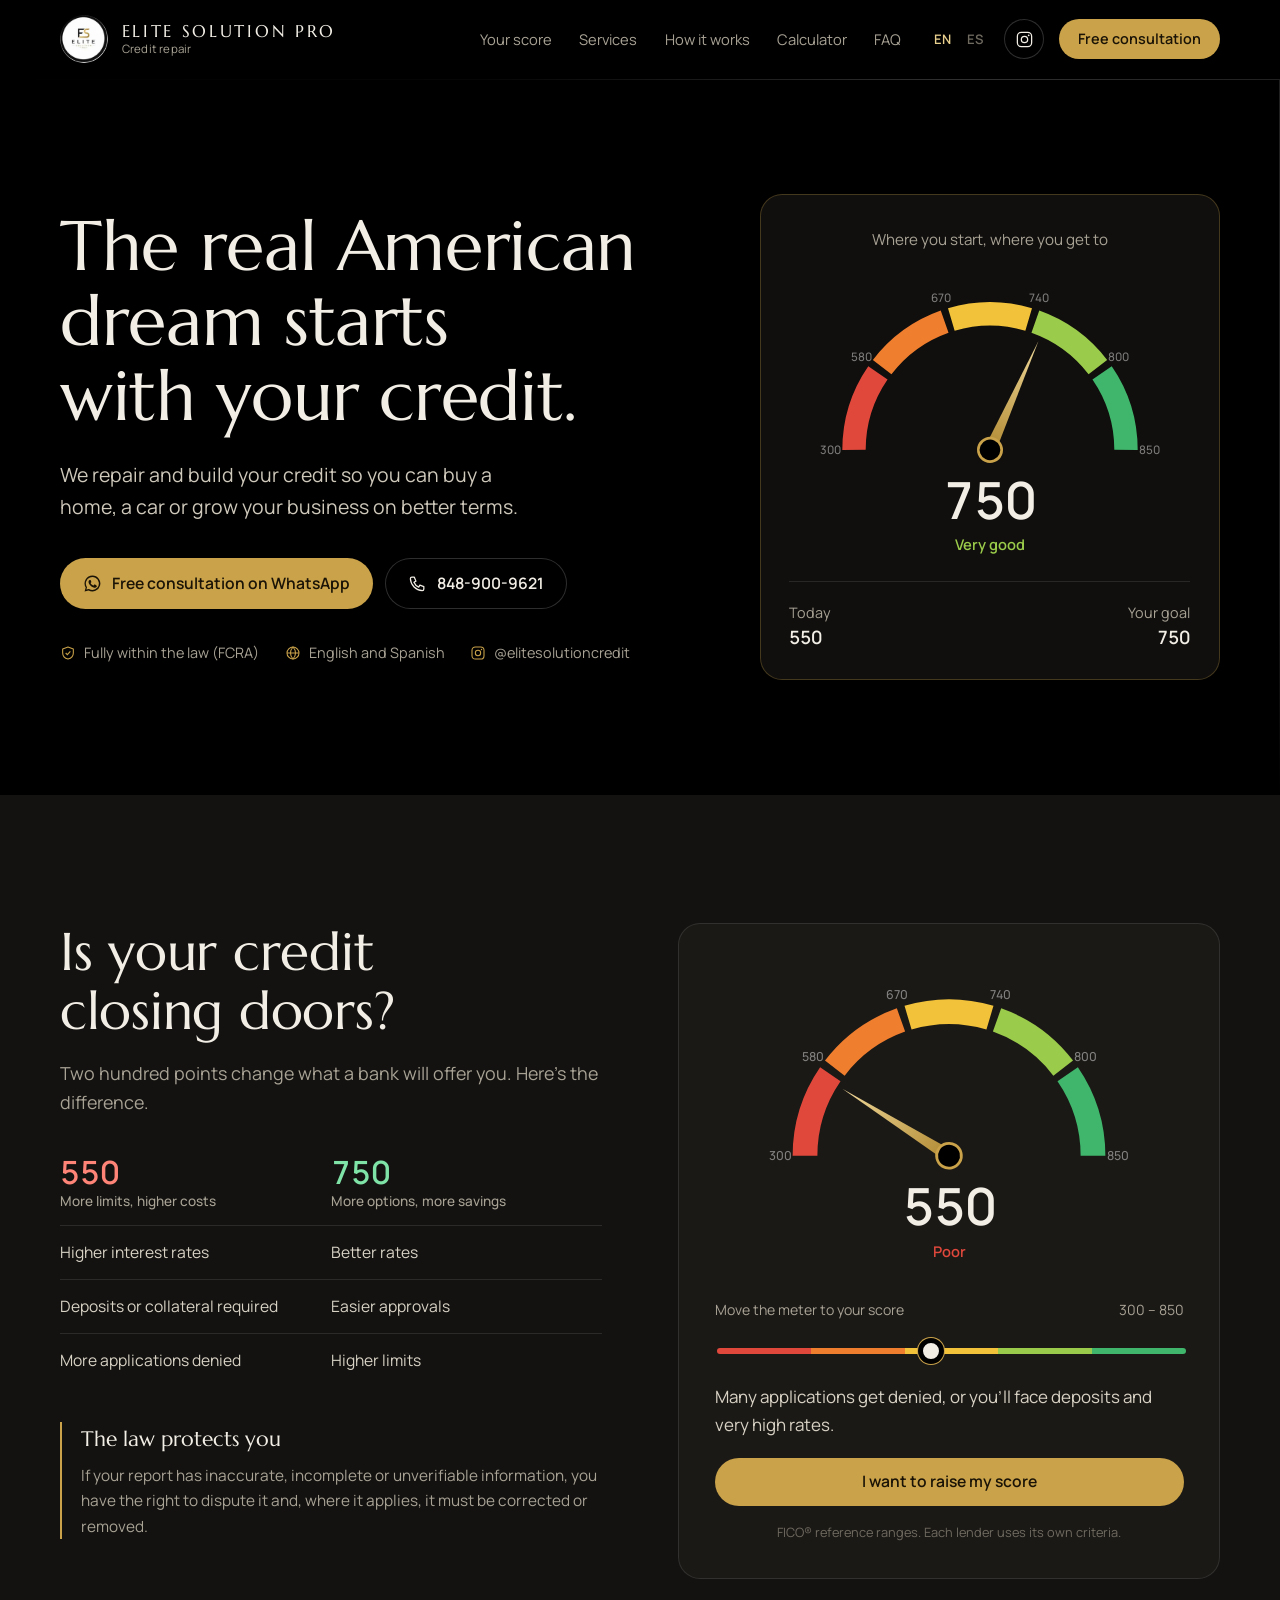
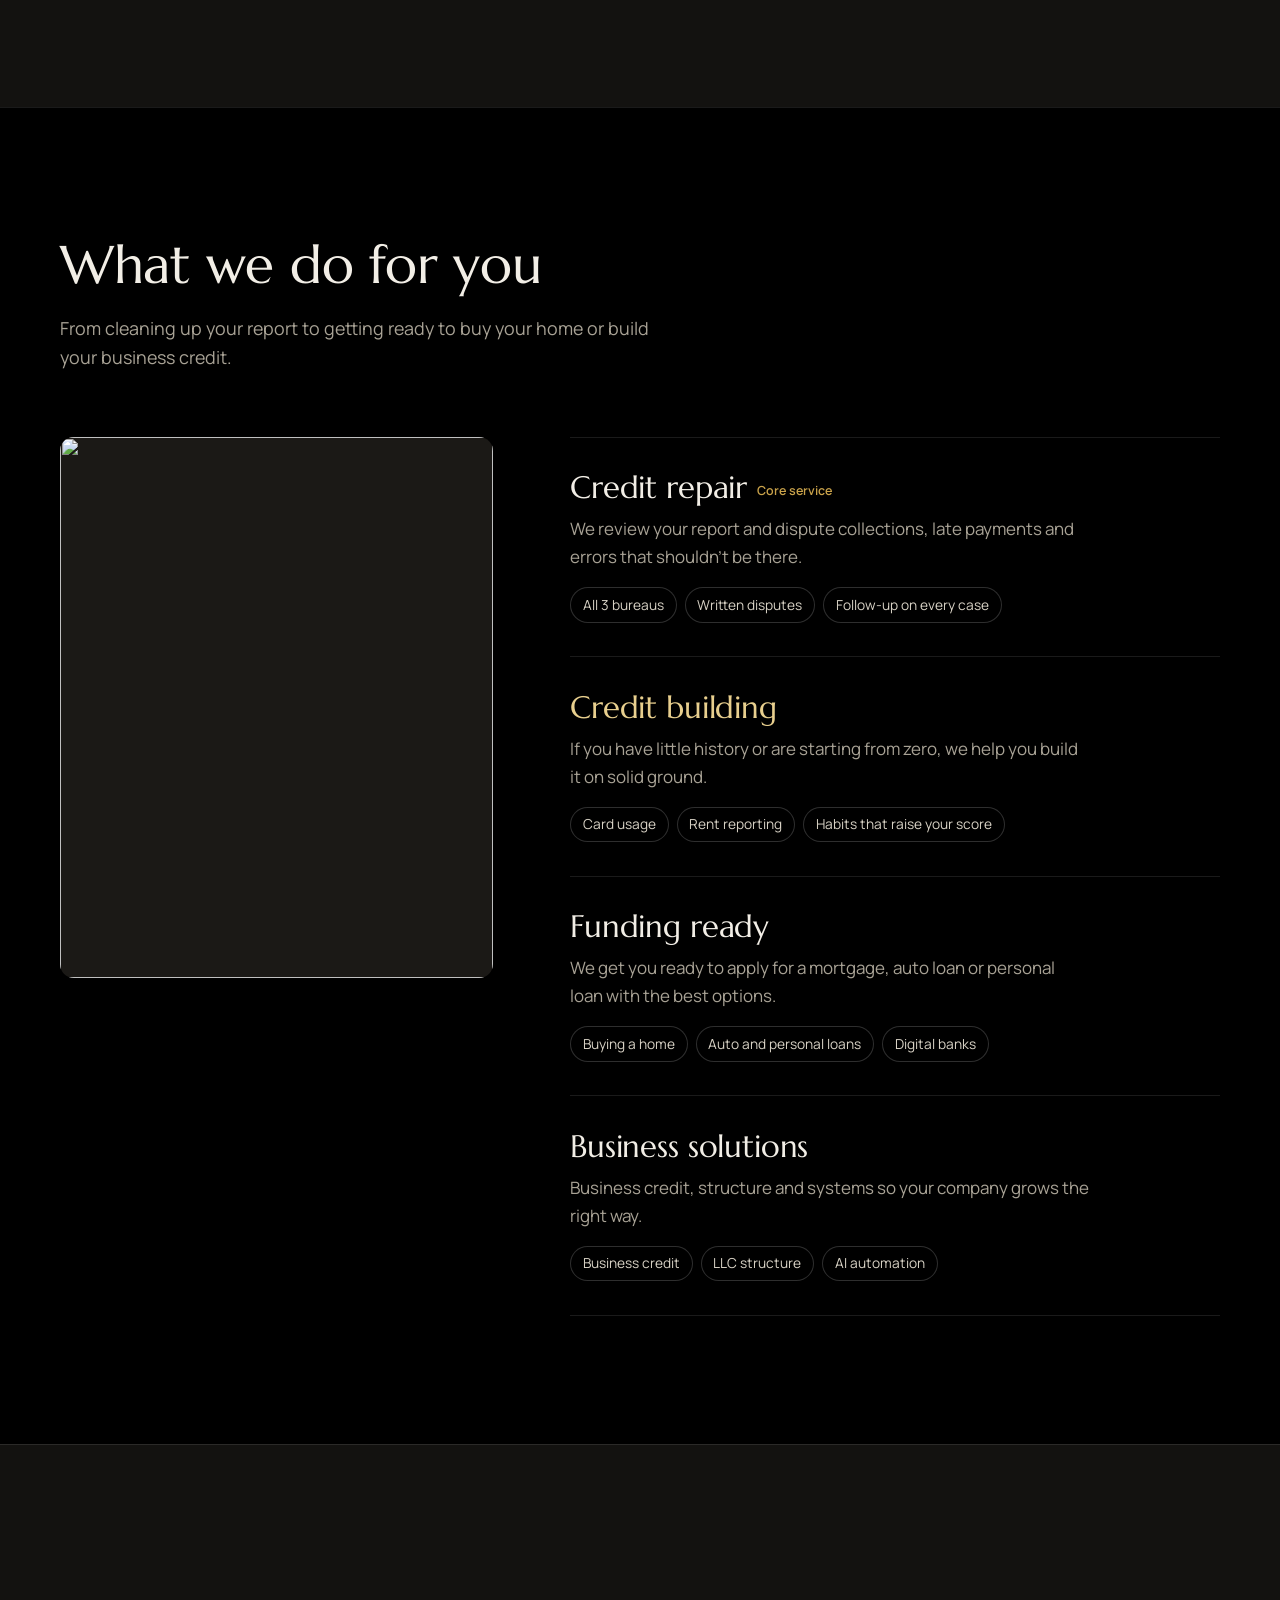
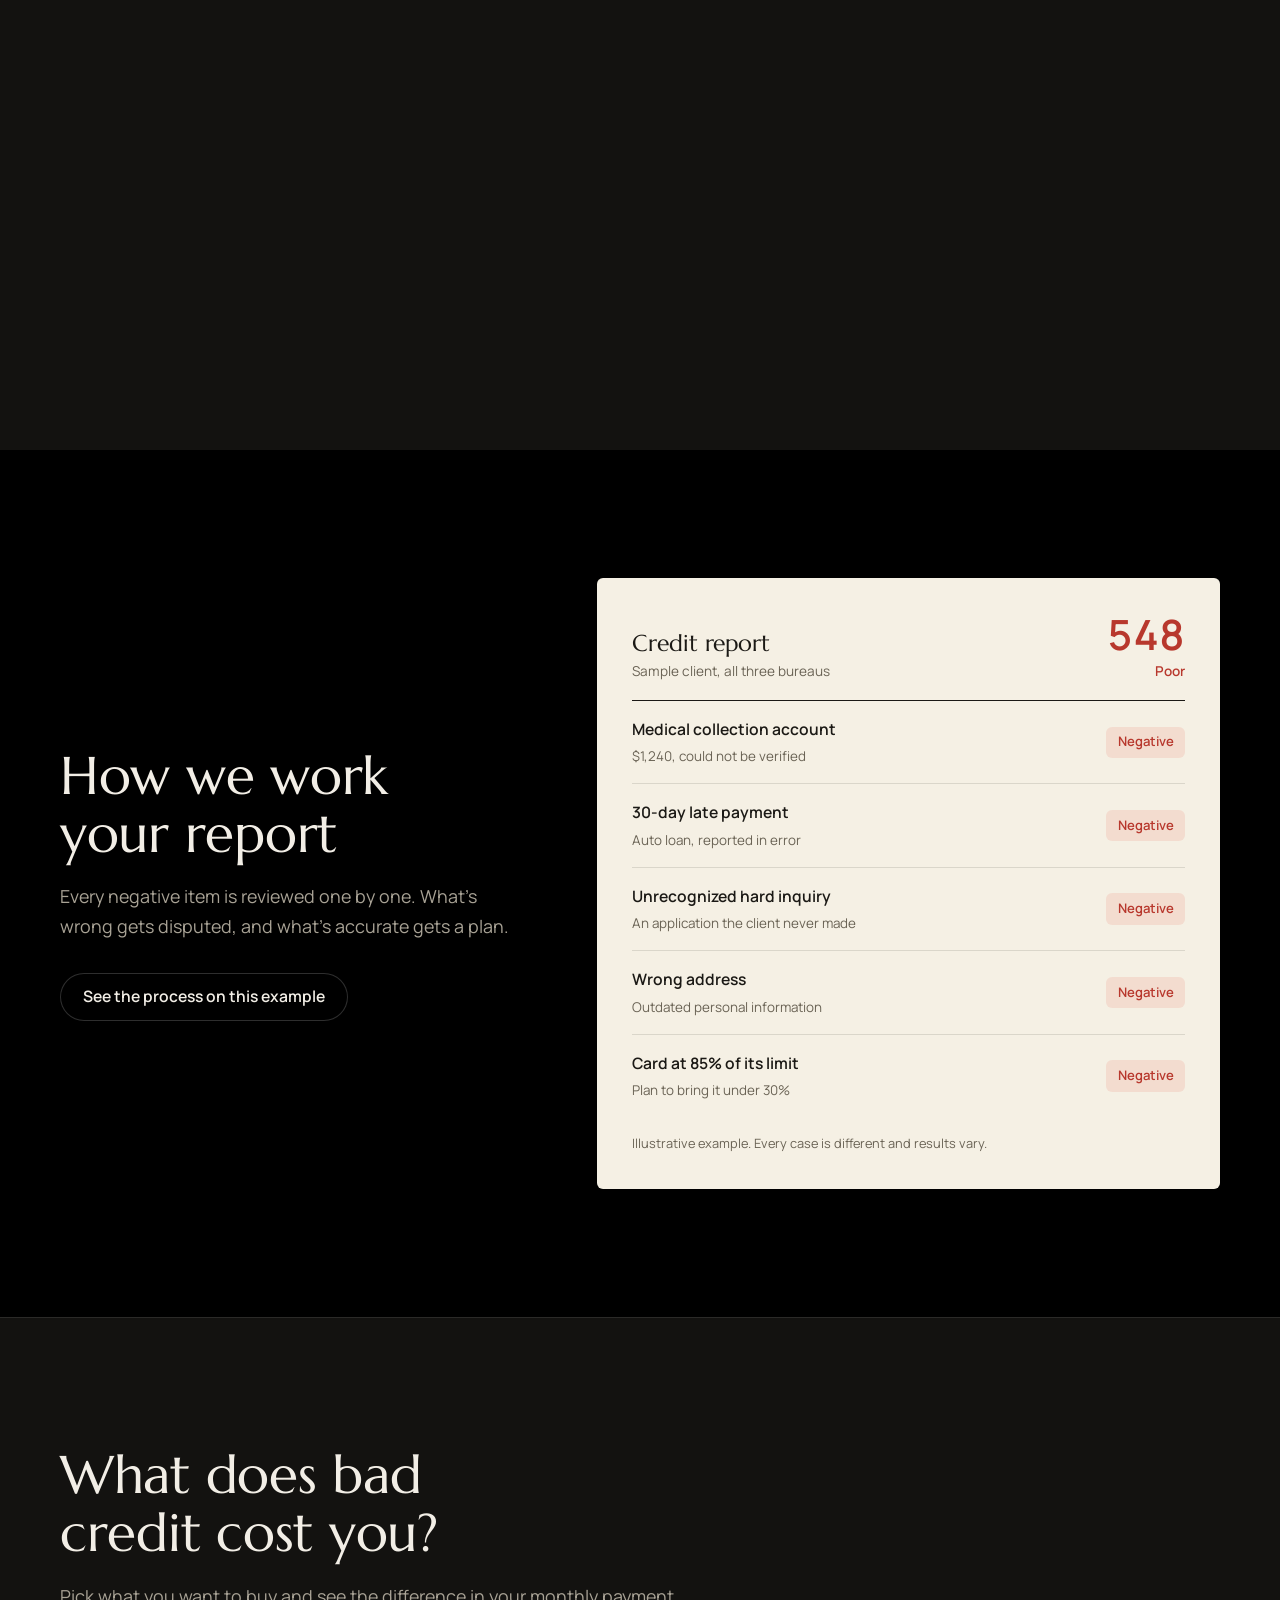
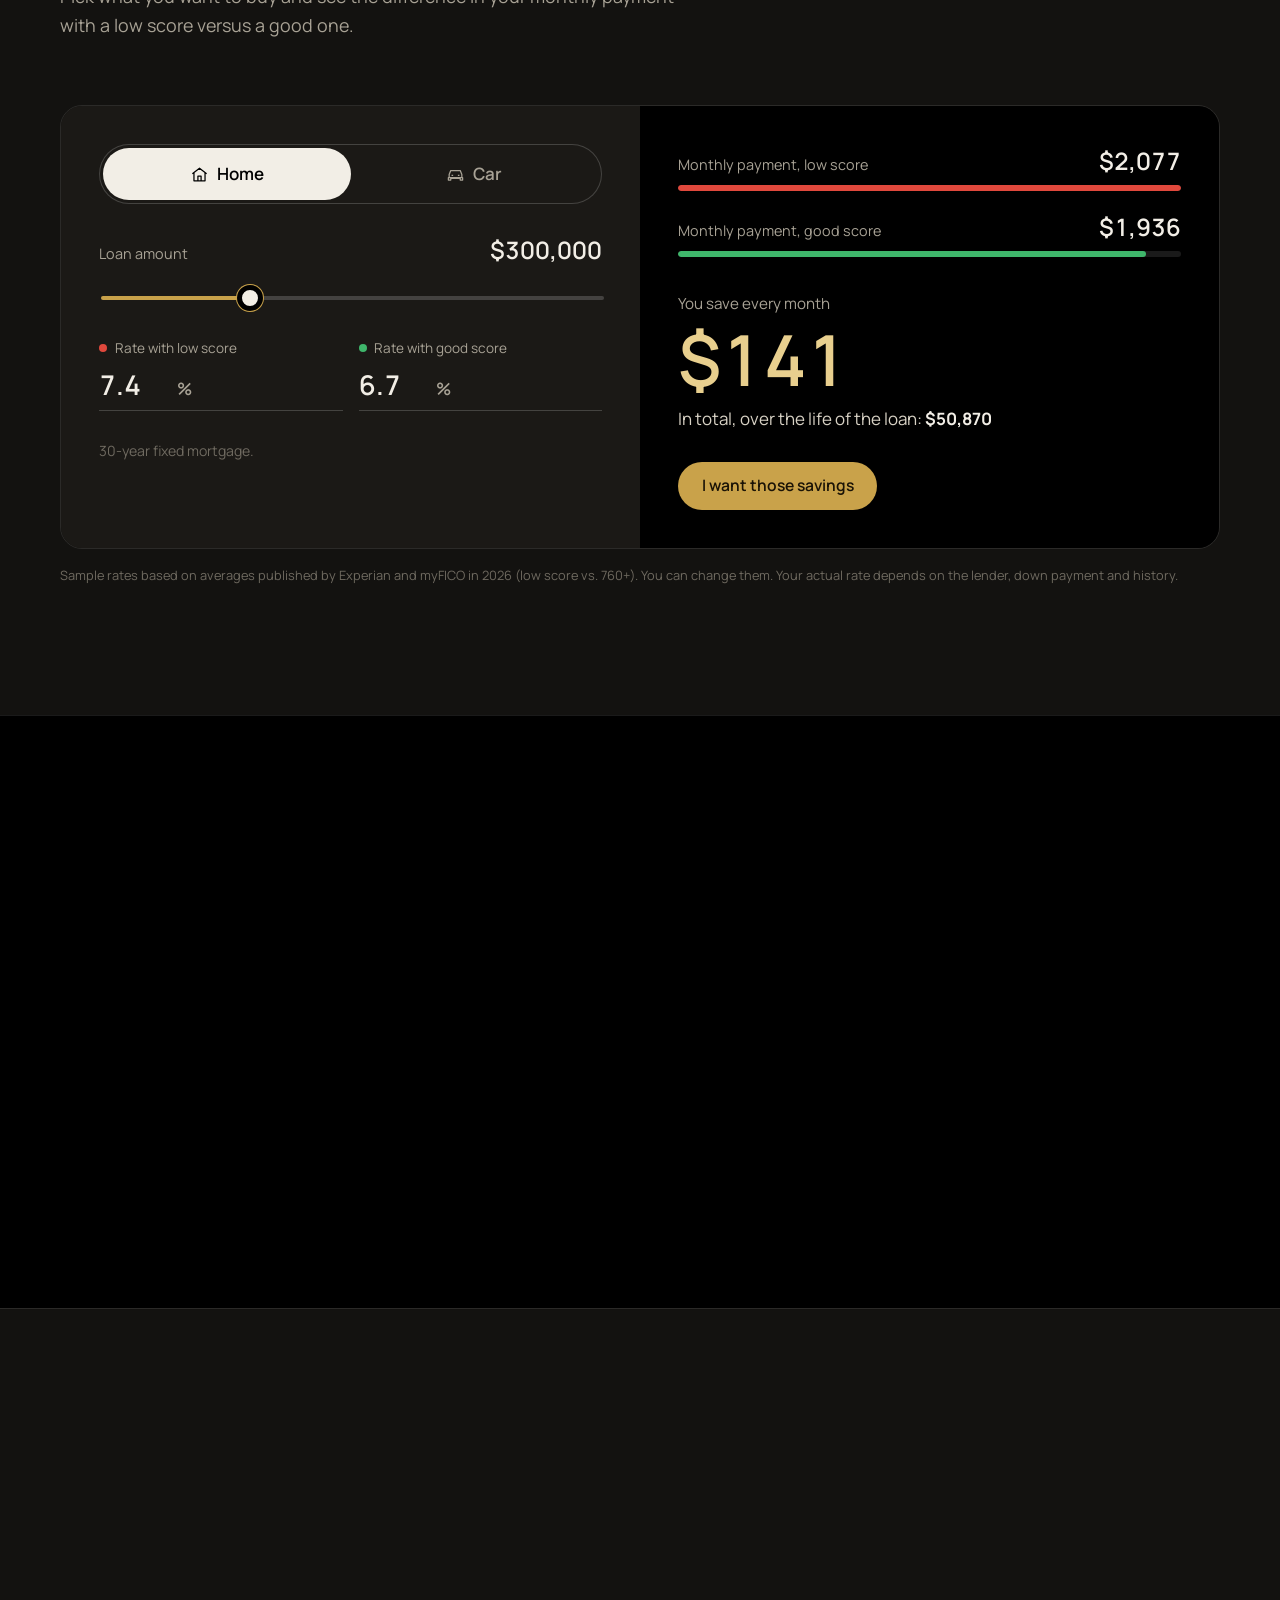
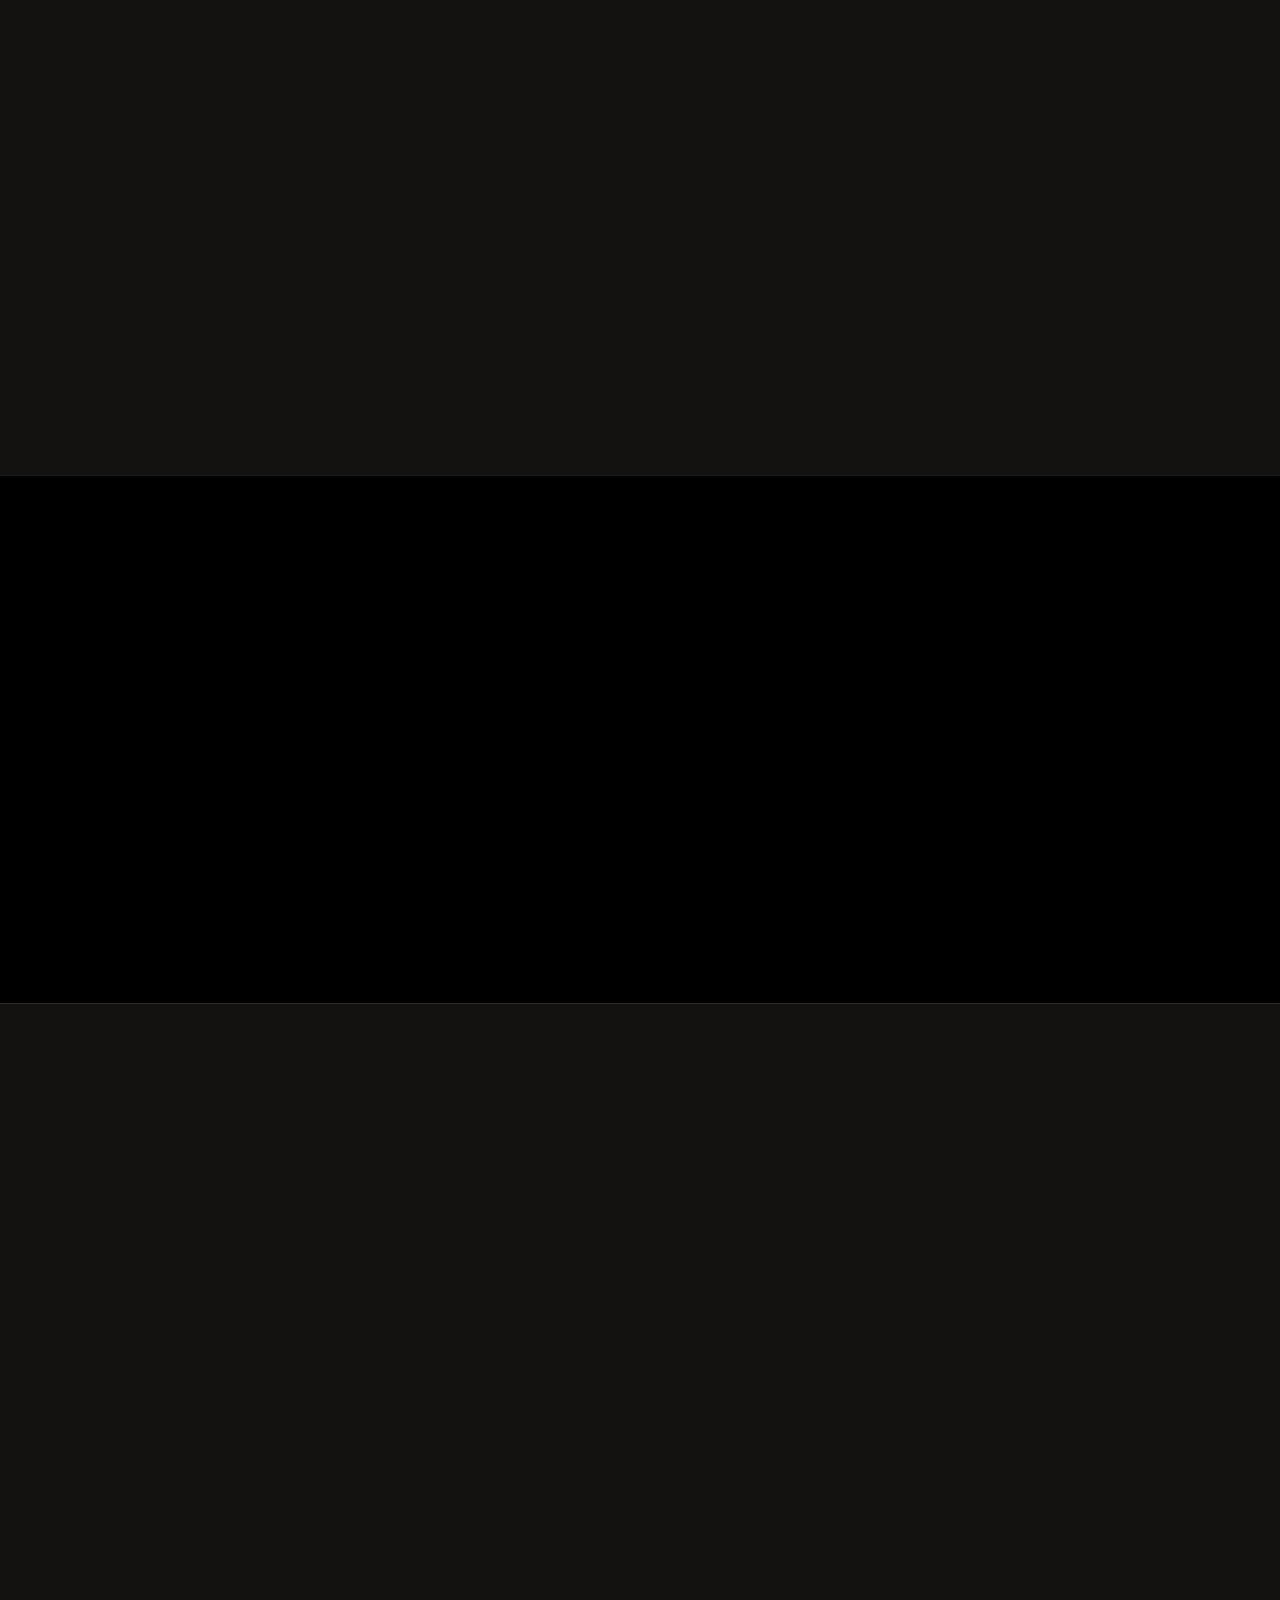
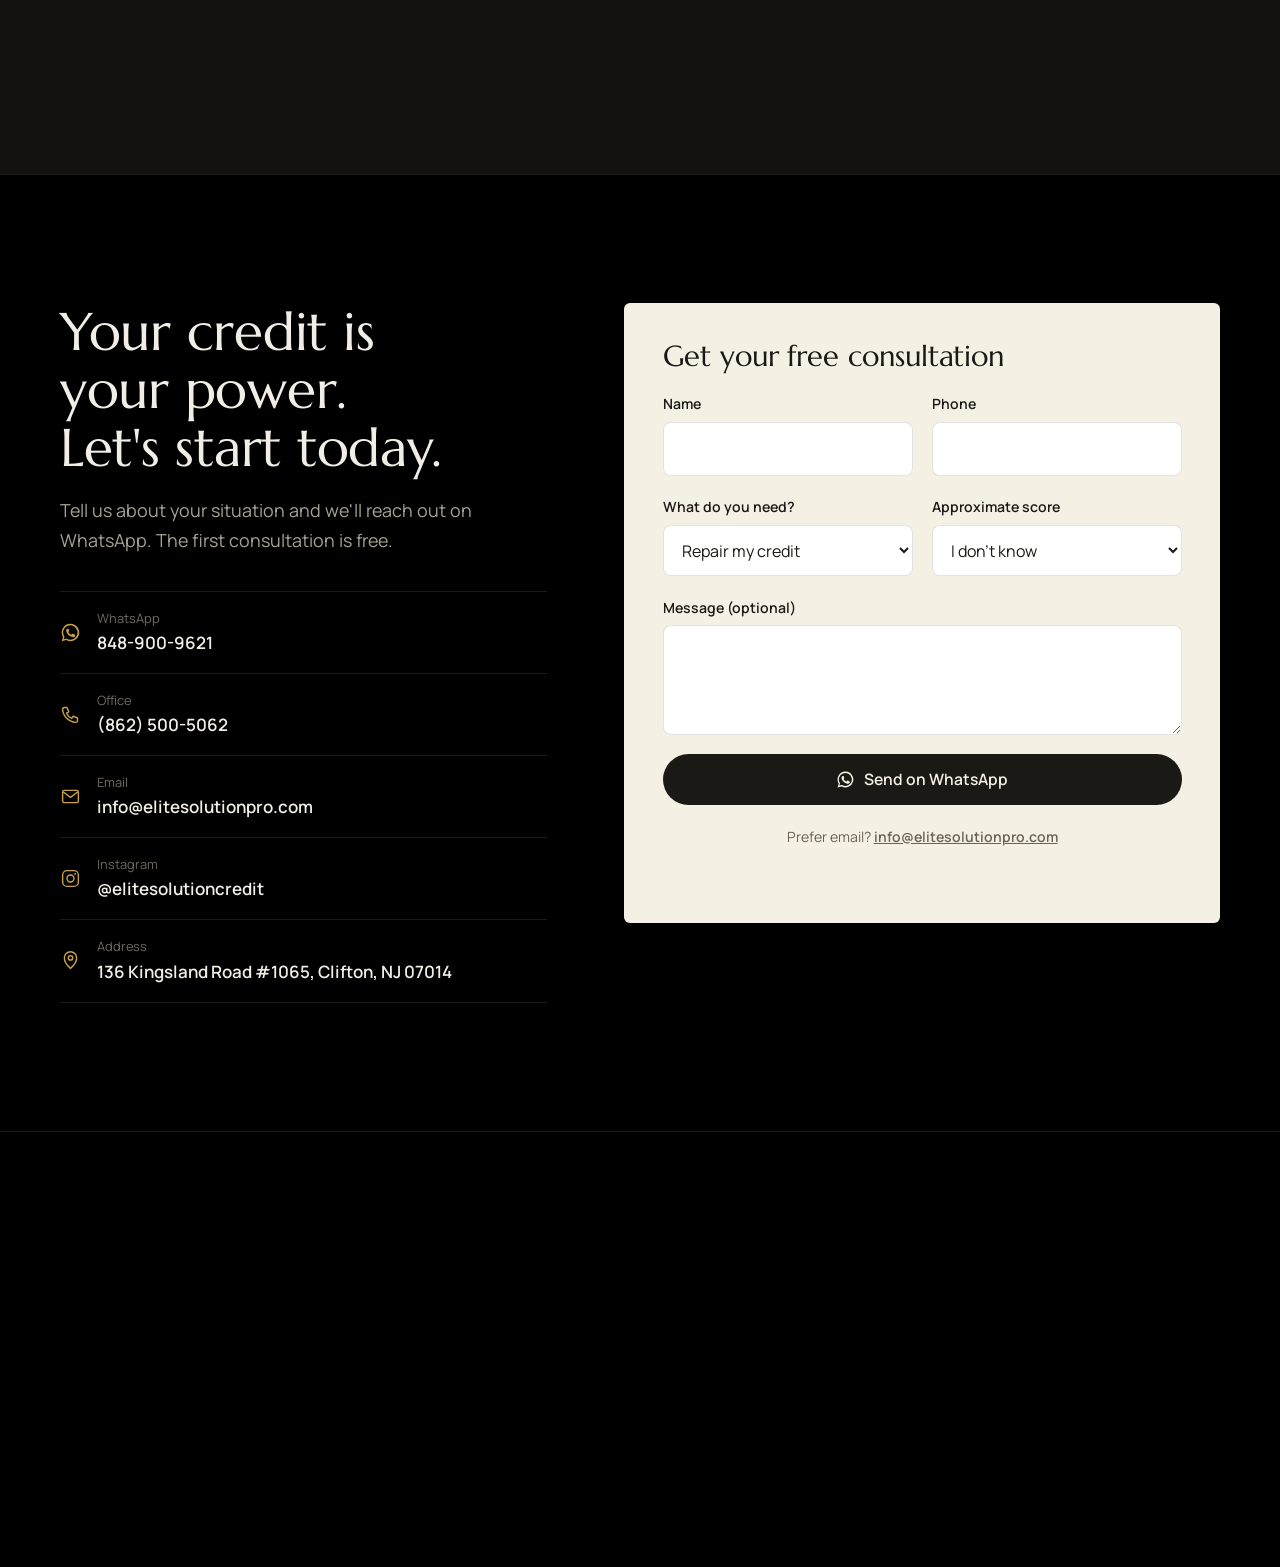
==== index.html @ b038dcf2 "Add files via upload" ====
<!doctype html><html lang=en><head><meta charset=utf-8><meta content="width=device-width,initial-scale=1,viewport-fit=cover" name=viewport><title>Elite Solution Pro | Credit Repair & Financing</title><meta content="We repair and build your credit so you can buy a home, a car or grow your business. Free consultation in English or Spanish. Elite Solution Pro LLC, Clifton, NJ." name=description><meta content=#000000 name=theme-color><meta content="Elite Solution Pro | The real American dream starts with your credit" property=og:title><meta content="Credit repair, credit building and financing. Free consultation." property=og:description><meta content=website property=og:type><meta content=https://www.elitesolutionpro.com/ property=og:url><meta content="https://images.unsplash.com/photo-1642447260162-8d52ac4348ad?auto=format&fit=crop&q=68&w=1200&h=630" property=og:image><link href=favicon.png rel=icon type=image/png><link href=https://images.unsplash.com rel=preconnect><link href=https://fonts.googleapis.com rel=preconnect><link crossorigin href=https://fonts.gstatic.com rel=preconnect><link href="https://images.unsplash.com/photo-1642447260162-8d52ac4348ad?auto=format&fit=crop&q=68&w=1600&h=1000" imagesrcset="https://images.unsplash.com/photo-1642447260162-8d52ac4348ad?auto=format&fit=crop&q=68&w=800&h=500 800w, https://images.unsplash.com/photo-1642447260162-8d52ac4348ad?auto=format&fit=crop&q=68&w=1200&h=750 1200w, https://images.unsplash.com/photo-1642447260162-8d52ac4348ad?auto=format&fit=crop&q=68&w=1600&h=1000 1600w, https://images.unsplash.com/photo-1642447260162-8d52ac4348ad?auto=format&fit=crop&q=68&w=2200&h=1375 2200w" as=image fetchpriority=high imagesizes=100vw rel=preload><link href="https://fonts.googleapis.com/css2?family=Marcellus&family=Manrope:wght@400..700&display=swap" onload="this.onload=null;this.rel='stylesheet'" as=style rel=preload><noscript><link href="https://fonts.googleapis.com/css2?family=Marcellus&family=Manrope:wght@400..700&display=swap" rel=stylesheet></noscript><script type=application/ld+json>
{"@context":"https://schema.org","@type":"FinancialService","name":"Elite Solution Pro LLC","url":"https://www.elitesolutionpro.com/","telephone":"+1-848-900-9621","email":"info@elitesolutionpro.com","address":{"@type":"PostalAddress","streetAddress":"136 Kingsland Road #1065","addressLocality":"Clifton","addressRegion":"NJ","postalCode":"07014","addressCountry":"US"},"areaServed":"US","availableLanguage":["English","Spanish"],"sameAs":["https://www.instagram.com/elitesolutioncredit/"],"description":"Credit repair, credit building, funding readiness and business solutions."}
</script><script type=application/ld+json>{"@context":"https://schema.org","@type":"FAQPage","mainEntity":[{"@type":"Question","name":"Is the consultation really free?","acceptedAnswer":{"@type":"Answer","text":"Yes. In the first consultation we review your situation and explain your options, with no commitment."}},{"@type":"Question","name":"How long until my score goes up?","acceptedAnswer":{"@type":"Answer","text":"It depends on each report. Bureaus generally have about 30 days to respond to a dispute. From day one we give you a realistic plan with steps and timing."}},{"@type":"Question","name":"Do you guarantee items will be removed?","acceptedAnswer":{"@type":"Answer","text":"No one can legally guarantee that. What we do is dispute everything inaccurate, incomplete or unverifiable, and stay with you every step."}},{"@type":"Question","name":"Do you work outside New Jersey?","acceptedAnswer":{"@type":"Answer","text":"Yes. We serve clients across the United States by phone, WhatsApp and video call."}},{"@type":"Question","name":"Can I be served in Spanish?","acceptedAnswer":{"@type":"Answer","text":"Of course. The whole process can be in Spanish or English, whichever you prefer."}},{"@type":"Question","name":"Do you also help businesses?","acceptedAnswer":{"@type":"Answer","text":"Yes. We work on your business credit and profile, your LLC structure and AI automation systems."}}]}</script><style>@font-face{font-family:Marcellus Fallback;src:local(Times New Roman),local(Georgia);size-adjust:104%;ascent-override:92%;descent-override:26%}@font-face{font-family:Manrope Fallback;src:local(Arial);size-adjust:104%;ascent-override:96%;descent-override:26%}:root{--bg:#000;--raised:#131210;--raised-2:#1b1916;--line:#ffffff1a;--line-strong:#ffffff2e;--text:#f2eee6;--muted:#a8a295;--faint:#6f6a60;--gold:#c9a24a;--gold-hi:#e8cf8e;--gold-ink:#1a1306;--paper:#f5f0e4;--paper-2:#eae3d2;--ink:#1b1915;--ink-muted:#6a6355;--paper-line:#1b19151f;--red:#e0483c;--orange:#f07e2f;--yellow:#f2c23a;--lime:#9bcb4a;--green:#3fb66b;--serif:"Marcellus","Marcellus Fallback",Georgia,serif;--sans:"Manrope","Manrope Fallback","Segoe UI",Arial,sans-serif;--wrap:1160px}*,:before,:after{box-sizing:border-box}html{scroll-behavior:smooth;-webkit-text-size-adjust:100%;scroll-padding-top:88px}@media (prefers-reduced-motion:reduce){html{scroll-behavior:auto}*{transition-duration:.01ms!important}}body{background:var(--bg);color:var(--text);font-family:var(--sans);-webkit-font-smoothing:antialiased;font-feature-settings:"tnum" 0;margin:0;font-size:1.0625rem;line-height:1.65}img,svg{max-width:100%;display:block}a{color:inherit}a[href^=tel],a[href*=wa\.me]{white-space:nowrap}h1,h2,h3{font-family:var(--serif);letter-spacing:-.005em;text-wrap:balance;margin:0;font-weight:400;line-height:1.1}p{margin:0}.wrap{width:min(100% - 2.75rem,var(--wrap));margin-inline:auto}.sr-only{clip:rect(0 0 0 0);white-space:nowrap;width:1px;height:1px;position:absolute;overflow:hidden}.skip{z-index:100;background:var(--gold);color:var(--gold-ink);padding:.6rem 1rem;font-weight:700;position:absolute;top:0;left:-999px}.skip:focus{top:1rem;left:1rem}:focus-visible{outline:2px solid var(--gold-hi);outline-offset:3px;border-radius:4px}.num{font-variant-numeric:tabular-nums}.btn{font:600 .98rem/1 var(--sans);cursor:pointer;white-space:nowrap;border:0;border-radius:999px;justify-content:center;align-items:center;gap:.6rem;padding:1rem 1.45rem;text-decoration:none;transition:background-color .2s,color .2s,box-shadow .2s;display:inline-flex}.btn svg{flex:none;width:19px;height:19px}.btn-gold{background:var(--gold);color:var(--gold-ink)}.btn-gold:hover{background:#d9b560}.btn-line{color:var(--text);box-shadow:inset 0 0 0 1px var(--line-strong);background:0 0}.btn-line:hover{box-shadow:inset 0 0 0 1px var(--gold)}.btn-ink{background:var(--ink);color:var(--paper)}.btn-ink:hover{background:#2e2b25}.btn-wrap{white-space:normal;text-align:center;line-height:1.3}.site-header{z-index:50;padding-top:env(safe-area-inset-top,0px);-webkit-backdrop-filter:blur(14px);background:#000000c7;border-bottom:1px solid #0000;transition:border-color .3s;position:sticky;top:0}.site-header.scrolled{border-bottom-color:var(--line)}.header-inner{align-items:center;gap:1.6rem;height:78px;display:flex}.brand{align-items:center;gap:.85rem;margin-right:auto;text-decoration:none;display:flex}.brand img{border-radius:50%;width:48px;height:48px}.brand-text{font-family:var(--serif);letter-spacing:.16em;text-transform:uppercase;font-size:1.05rem;line-height:1.2}.brand-text small{font-family:var(--sans);letter-spacing:.02em;text-transform:none;color:var(--muted);font-size:.72rem;display:block}.main-nav{gap:1.7rem;display:flex}.main-nav a{color:var(--muted);font-size:.92rem;text-decoration:none;transition:color .2s}.main-nav a:hover{color:var(--text)}.header-actions{align-items:center;gap:.9rem;display:flex}.lang{gap:.1rem;display:inline-flex}.lang button{font:600 .82rem var(--sans);cursor:pointer;color:var(--faint);background:0 0;border:0;border-radius:6px;padding:.35rem .45rem}.lang button[aria-pressed=true]{color:var(--gold-hi)}.lang button:hover{color:var(--text)}.icon-btn{width:40px;height:40px;color:var(--text);box-shadow:inset 0 0 0 1px var(--line-strong);border-radius:50%;place-items:center;transition:box-shadow .2s,color .2s;display:grid}.icon-btn:hover{box-shadow:inset 0 0 0 1px var(--gold);color:var(--gold-hi)}.icon-btn svg{width:19px;height:19px}.header-cta{padding:.8rem 1.2rem;font-size:.9rem}.menu-btn{cursor:pointer;background:0 0;border:0;width:44px;height:44px;padding:11px;display:none}.menu-btn span{background:var(--text);height:1.5px;margin:6px 0;display:block}.mobile-nav{top:calc(78px + env(safe-area-inset-top,0px));border:1px solid var(--line);background:var(--raised);width:auto;color:var(--text);border-radius:16px;margin:0;padding:.6rem;left:1rem;right:1rem}.mobile-nav a{font-family:var(--serif);border-bottom:1px solid var(--line);padding:.95rem .7rem;font-size:1.25rem;text-decoration:none;display:block}.mobile-nav a:last-child{color:var(--gold-hi);border-bottom:0}@media (width<=1040px){.main-nav{display:none}.menu-btn{display:block}}@media (width<=640px){.header-cta,.brand-text small{display:none}}@media (width<=460px){.brand-text{display:none}.header-actions{gap:.5rem}}.section{padding:clamp(5rem,10vw,8.5rem) 0}.section+.section{border-top:1px solid var(--line)}.alt{background:var(--raised)}.head{max-width:640px}.head h2{font-size:clamp(2.1rem,1.5rem + 2.4vw,3.3rem)}.head p{color:var(--muted);max-width:56ch;margin-top:1.2rem;font-size:1.12rem}.cv{content-visibility:auto;contain-intrinsic-size:auto 900px}.hero{isolation:isolate;padding:clamp(4rem,9vw,7.5rem) 0 clamp(4.5rem,9vw,7.5rem);position:relative;overflow:hidden}.hero-bg{z-index:-2;position:absolute;inset:0}.hero-bg img{object-fit:cover;object-position:70% 50%;opacity:.42;filter:saturate(.8);width:100%;height:100%}.hero:before{content:"";z-index:-1;background:linear-gradient(90deg,#000 0%,#000000eb 38%,#0006 75%,#0009 100%),linear-gradient(#0000 65%,#000 100%);position:absolute;inset:0}.hero-grid{grid-template-columns:1.15fr .85fr;align-items:center;gap:clamp(2.5rem,6vw,5rem);display:grid}.hero h1{max-width:16ch;font-size:clamp(2.5rem,1.5rem + 3.8vw,4.4rem);line-height:1.06}.hero-lead{color:#cfc9bc;max-width:40ch;margin-top:1.6rem;font-size:clamp(1.08rem,1rem + .3vw,1.22rem)}.hero-actions{flex-wrap:wrap;gap:.75rem;margin-top:2.2rem;display:flex}.hero-proof{color:var(--muted);flex-wrap:wrap;gap:.5rem 1.6rem;margin-top:2rem;font-size:.9rem;display:flex}.hero-proof span,.hero-proof a{align-items:center;gap:.5rem;text-decoration:none;display:inline-flex}.hero-proof a:hover{color:var(--text)}.hero-proof svg{width:16px;height:16px;color:var(--gold)}.gauge-card{-webkit-backdrop-filter:blur(10px);background:#131210db;border:1px solid #c9a24a47;border-radius:22px;padding:2rem 1.8rem 1.8rem}.gauge-title{color:var(--muted);text-align:center;font-size:.95rem}.gauge{max-width:340px;margin:.8rem auto 0;position:relative}.gauge svg{width:100%;height:auto;overflow:visible}.gauge .arcs path{fill:none;stroke-width:22px;stroke-linecap:butt}.gauge .ticks text{font:500 11px var(--sans);fill:#ffffff73;text-anchor:middle}.needle{transform-origin:160px 160px;transition:transform 1.3s cubic-bezier(.3,1.2,.5,1)}.gauge-read{text-align:center;margin-top:.3rem}.gauge-num{font:600 3.2rem/1 var(--sans);font-variant-numeric:tabular-nums;letter-spacing:-.02em}.gauge-tier{margin-top:.45rem;font-size:.92rem;font-weight:600;transition:color .4s;display:block}.gauge-foot{border-top:1px solid var(--line);color:var(--muted);justify-content:space-between;gap:1rem;margin-top:1.5rem;padding-top:1.2rem;font-size:.9rem;display:flex}.gauge-foot b{font:600 1.15rem var(--sans);color:var(--text);font-variant-numeric:tabular-nums;display:block}@media (width<=920px){.hero-grid{grid-template-columns:1fr}.gauge-card{max-width:460px}}.score-grid{grid-template-columns:1fr 1fr;align-items:start;gap:clamp(2.5rem,6vw,5rem);display:grid}.compare{border-collapse:collapse;width:100%;margin-top:2.4rem;font-size:.98rem}.compare th{font:600 2rem/1 var(--sans);font-variant-numeric:tabular-nums;text-align:left;width:50%;padding:0 0 1rem}.compare th.bad{color:#ff8478}.compare th.good{color:#7fe3a7}.compare th small{color:var(--muted);margin-top:.45rem;font-size:.85rem;font-weight:500;display:block}.compare td{border-top:1px solid var(--line);color:#d8d2c5;vertical-align:top;padding:.85rem 1rem .85rem 0}.law{border-left:2px solid var(--gold);margin-top:2.2rem;padding-left:1.2rem}.law strong{font-family:var(--serif);font-size:1.3rem;font-weight:400;display:block}.law p{color:var(--muted);margin-top:.4rem;font-size:.96rem}.sim{background:var(--raised-2);border:1px solid var(--line);border-radius:22px;padding:clamp(1.6rem,3vw,2.2rem)}.sim .gauge{max-width:360px;margin-top:0}.range-wrap{margin-top:2.2rem}.range-wrap label{color:var(--muted);justify-content:space-between;margin-bottom:.8rem;font-size:.88rem;display:flex}input[type=range]{-webkit-appearance:none;appearance:none;background:linear-gradient(90deg,var(--red)0 20%,var(--orange)20% 40%,var(--yellow)40% 60%,var(--lime)60% 80%,var(--green)80% 100%);cursor:pointer;border-radius:999px;width:100%;height:6px}input[type=range]::-webkit-slider-thumb{-webkit-appearance:none;background:var(--text);border:5px solid var(--bg);width:26px;height:26px;box-shadow:0 0 0 1px var(--gold);border-radius:50%}input[type=range]::-moz-range-thumb{background:var(--text);border:5px solid var(--bg);width:18px;height:18px;box-shadow:0 0 0 1px var(--gold);border-radius:50%}.sim-text{color:#d8d2c5;min-height:3.3em;margin-top:1.3rem}.sim .btn{width:100%;margin-top:1.2rem}.note{color:var(--faint);margin-top:1rem;font-size:.8rem}.sim .note{text-align:center}@media (width<=920px){.score-grid{grid-template-columns:1fr}}.svc-layout{grid-template-columns:minmax(0,.8fr) minmax(0,1.2fr);align-items:start;gap:clamp(2.5rem,6vw,5rem);margin-top:clamp(3rem,6vw,4rem);display:grid}.svc-media{aspect-ratio:4/5;background:var(--raised-2);border-radius:14px;margin:0;position:sticky;top:110px;overflow:hidden}.svc-media img{object-fit:cover;opacity:0;filter:saturate(.85);width:100%;height:100%;transition:opacity .7s;position:absolute;inset:0}.svc-media img.on{opacity:1}.svc-list{border-top:1px solid var(--line)}.svc{border-bottom:1px solid var(--line);padding:2.1rem 0}.svc h3{color:var(--text);font-size:clamp(1.55rem,1.3rem + .8vw,1.95rem);transition:color .3s}.svc.active h3{color:var(--gold-hi)}.svc-main{font:600 .78rem var(--sans);color:var(--gold);vertical-align:middle;letter-spacing:0;margin-left:.6rem;display:inline-block}.svc p{color:var(--muted);max-width:52ch;margin-top:.6rem}.svc ul{flex-wrap:wrap;gap:.5rem;margin:1rem 0 0;padding:0;list-style:none;display:flex}.svc li{box-shadow:inset 0 0 0 1px var(--line-strong);color:#d8d2c5;border-radius:999px;padding:.4rem .8rem;font-size:.86rem}.svc-thumb{display:none}@media (width<=920px){.svc-layout{grid-template-columns:1fr}.svc-media{display:none}.svc-thumb{aspect-ratio:16/10;object-fit:cover;background:var(--raised-2);border-radius:12px;width:100%;height:auto;margin-bottom:1.2rem;display:block}}.steps{grid-template-columns:repeat(4,1fr);gap:2rem;margin:clamp(3rem,6vw,4rem) 0 0;padding:0;list-style:none;display:grid}.step{border-top:1px solid var(--line-strong);padding-top:1.4rem}.step-num{font:600 .95rem var(--sans);color:var(--gold);font-variant-numeric:tabular-nums}.step h3{margin-top:.9rem;font-size:1.45rem}.step p{color:var(--muted);margin-top:.6rem;font-size:.97rem}@media (width<=920px){.steps{grid-template-columns:1fr 1fr;gap:2.4rem 2rem}}@media (width<=540px){.steps{grid-template-columns:1fr}}.report-grid{grid-template-columns:.85fr 1.15fr;align-items:center;gap:clamp(2.5rem,6vw,5rem);display:grid}.report-grid .btn{margin-top:2rem}.paper{background:var(--paper);color:var(--ink);border-radius:6px;padding:clamp(1.4rem,3vw,2.2rem);box-shadow:0 30px 80px -40px #000000e6}.paper-head{border-bottom:1.5px solid var(--ink);justify-content:space-between;align-items:flex-end;gap:1rem;padding-bottom:1.1rem;display:flex}.paper-head h3{font-size:1.45rem}.paper-head small{color:var(--ink-muted);margin-top:.3rem;font-size:.85rem;display:block}.paper-score{text-align:right}.paper-score strong{font:600 2.6rem/1 var(--sans);font-variant-numeric:tabular-nums;transition:color .5s;display:block}.paper-score small{font-weight:600}.rows{margin:0;padding:0;list-style:none}.rows li{border-bottom:1px solid var(--paper-line);grid-template-columns:1fr auto;align-items:center;gap:.15rem 1rem;padding:1rem 0;display:grid}.rows li:last-child{border-bottom:0}.rows b{font-size:.98rem;font-weight:600}.rows small{color:var(--ink-muted);grid-column:1;font-size:.84rem}.status{white-space:nowrap;border-radius:6px;grid-area:1/2/3;padding:.3rem .7rem;font-size:.82rem;font-weight:600;transition:background-color .4s,color .4s}.status.neg{color:#b8382d;background:#e0483c1f}.status.dis{color:#a8521a;background:#f07e2f24}.status.ok{color:#237a45;background:#3fb66b26}.status.prog{color:#7d5e16;background:#c9a24a33}.paper .note{color:var(--ink-muted)}@media (width<=920px){.report-grid{grid-template-columns:1fr}}.calc{border:1px solid var(--line);border-radius:22px;grid-template-columns:1fr 1fr;margin-top:clamp(3rem,6vw,4rem);display:grid;overflow:hidden}.calc-in{background:var(--raised-2);align-content:start;gap:1.8rem;padding:clamp(1.6rem,3vw,2.4rem);display:grid}.seg{box-shadow:inset 0 0 0 1px var(--line-strong);border-radius:999px;grid-template-columns:1fr 1fr;padding:4px;display:grid}.seg input{opacity:0;pointer-events:none;position:absolute}.seg label{cursor:pointer;color:var(--muted);border-radius:999px;justify-content:center;align-items:center;gap:.5rem;padding:.75rem;font-weight:600;transition:background-color .25s,color .25s;display:flex}.seg label svg{width:19px;height:19px}.seg input:checked+label{background:var(--text);color:var(--bg)}.seg input:focus-visible+label{outline:2px solid var(--gold-hi);outline-offset:2px}.c-field label{color:var(--muted);justify-content:space-between;align-items:baseline;margin-bottom:.9rem;font-size:.9rem;display:flex}.c-field output{font:600 1.5rem var(--sans);color:var(--text);font-variant-numeric:tabular-nums}.c-field input[type=range]{background:linear-gradient(90deg,var(--gold)0 var(--p,50%),var(--line-strong)var(--p,50%)100%);height:4px}.rates{grid-template-columns:1fr 1fr;gap:1rem;display:grid}.rate label{color:var(--muted);font-size:.85rem;display:block}.rate div{border-bottom:1px solid var(--line-strong);align-items:baseline;gap:.2rem;margin-top:.4rem;padding-bottom:.4rem;display:flex}.rate:focus-within div{border-bottom-color:var(--gold)}.rate input{width:4.4ch;font:600 1.7rem var(--sans);color:var(--text);font-variant-numeric:tabular-nums;background:0 0;border:0;padding:0}.rate input:focus{outline:0}.rate span{color:var(--muted);font-weight:600}.rate.low label:before,.rate.high label:before{content:"";vertical-align:1px;border-radius:50%;width:8px;height:8px;margin-right:.45rem;display:inline-block}.rate.low label:before{background:var(--red)}.rate.high label:before{background:var(--green)}.calc-term{color:var(--faint);font-size:.88rem}.calc-out{background:var(--bg);flex-direction:column;padding:clamp(1.6rem,3vw,2.4rem);display:flex}.pay{gap:1.2rem;display:grid}.pay-row{grid-template-columns:1fr auto;align-items:baseline;gap:.5rem 1rem;display:grid}.pay-row small{color:var(--muted);font-size:.9rem}.pay-row strong{font:600 1.5rem var(--sans);font-variant-numeric:tabular-nums}.bar{background:var(--line);border-radius:999px;grid-column:1/-1;height:6px;overflow:hidden}.bar i{border-radius:inherit;height:100%;transition:width .5s cubic-bezier(.2,.8,.2,1);display:block}.pay-row.low .bar i{background:var(--red)}.pay-row.high .bar i{background:var(--green)}.save{margin-top:auto;padding-top:2rem}.save small{color:var(--muted);font-size:.95rem}.save-big{font:600 clamp(3rem,2.2rem + 3vw,4.4rem)/1 var(--sans);color:var(--gold-hi);letter-spacing:-.02em;font-variant-numeric:tabular-nums;margin-top:.4rem}.save-total{color:#d8d2c5;margin-top:.7rem}.save-total b{color:var(--text);font-variant-numeric:tabular-nums}.calc-out .btn{align-self:flex-start;margin-top:1.8rem}@media (width<=900px){.calc{grid-template-columns:1fr}}.liberty{isolation:isolate;position:relative;overflow:hidden}.liberty-img{z-index:-1;width:min(50%,640px);position:absolute;top:0;bottom:0;right:0}.liberty-img img{object-fit:cover;object-position:40% 20%;filter:grayscale()contrast(1.15)brightness(.8);width:100%;height:100%}.liberty-img:after{content:"";background:linear-gradient(90deg,#000 0%,#0006 50%,#00000026 100%);position:absolute;inset:0}.liberty .head h2{font-size:clamp(2.4rem,1.6rem + 3.2vw,4rem)}.liberty .btn{margin-top:2.2rem}@media (width<=820px){.liberty-img{opacity:.4;width:100%}.liberty-img:after{background:linear-gradient(#00000080,#000 85%)}}.tips{grid-template-columns:repeat(4,1fr);gap:2rem;margin-top:clamp(3rem,6vw,4rem);display:grid}.tip{border-top:1px solid var(--line-strong);flex-direction:column;padding-top:1.4rem;display:flex}.tip h3{font-size:1.4rem}.tip p{color:var(--muted);flex:1;margin-top:.7rem;font-size:.96rem}.ig-row{border-top:1px solid var(--line);flex-wrap:wrap;justify-content:space-between;align-items:center;gap:1.2rem;margin-top:clamp(3rem,6vw,4rem);padding-top:2rem;display:flex}.ig-row div{align-items:center;gap:1rem;display:flex}.ig-row img{border-radius:50%;width:52px;height:52px}.ig-row strong{font-weight:600;display:block}.ig-row small{color:var(--muted);font-size:.9rem}@media (width<=1000px){.tips{grid-template-columns:1fr 1fr}}@media (width<=540px){.tips{grid-template-columns:1fr}}.quotes{grid-template-columns:repeat(3,1fr);gap:2.5rem;margin-top:clamp(3rem,6vw,4rem);display:grid}.quote{flex-direction:column;justify-content:space-between;gap:1.6rem;margin:0;display:flex}.quote blockquote{font-family:var(--serif);margin:0;font-size:1.45rem;line-height:1.35}.quote figcaption{color:var(--muted);font-size:.92rem}.quote figcaption b{color:var(--text);font-weight:600;display:block}.stars{color:var(--gold);letter-spacing:.2em;margin-bottom:.9rem;font-size:.85rem}@media (width<=900px){.quotes{grid-template-columns:1fr}}.faq-grid{grid-template-columns:.8fr 1.2fr;align-items:start;gap:clamp(2.5rem,6vw,5rem);display:grid}.faq-grid .head p a{color:var(--gold-hi)}.faq-list{border-top:1px solid var(--line-strong)}.faq-list details{border-bottom:1px solid var(--line)}.faq-list summary{cursor:pointer;font-family:var(--serif);justify-content:space-between;align-items:center;gap:1.5rem;padding:1.35rem 0;font-size:1.3rem;line-height:1.3;list-style:none;display:flex}.faq-list summary::-webkit-details-marker{display:none}.pm{width:28px;height:28px;box-shadow:inset 0 0 0 1px var(--line-strong);border-radius:50%;flex:none;position:relative}.pm:before,.pm:after{content:"";background:var(--text);width:11px;height:1.5px;position:absolute;top:50%;left:50%;transform:translate(-50%,-50%)}.pm:after{transition:transform .3s;transform:translate(-50%,-50%)rotate(90deg)}details[open] .pm:after{transform:translate(-50%,-50%)rotate(0)}details[open] summary{color:var(--gold-hi)}.faq-list details p{color:var(--muted);max-width:62ch;padding:0 3rem 1.5rem 0}@media (width<=860px){.faq-grid{grid-template-columns:1fr}}.contact-grid{grid-template-columns:.9fr 1.1fr;align-items:start;gap:clamp(2.5rem,6vw,5rem);display:grid}.direct{border-top:1px solid var(--line);margin-top:2.2rem;display:grid}.direct a,.direct div{border-bottom:1px solid var(--line);align-items:center;gap:1rem;padding:1rem 0;text-decoration:none;display:flex}.direct a:hover strong{color:var(--gold-hi)}.direct svg{width:21px;height:21px;color:var(--gold);flex:none}.direct small{color:var(--faint);font-size:.8rem;display:block}.direct strong{font-weight:600;transition:color .2s}.form{background:var(--paper);color:var(--ink);border-radius:6px;grid-template-columns:1fr 1fr;gap:1.2rem;padding:clamp(1.6rem,3vw,2.4rem);display:grid}.form h3{grid-column:1/-1;font-size:1.8rem}.field{gap:.4rem;display:grid}.field.full{grid-column:1/-1}.field label{font-size:.88rem;font-weight:600}.field input,.field select,.field textarea{font:inherit;color:var(--ink);border:1px solid var(--paper-line);background:#fff;border-radius:8px;width:100%;padding:.8rem .9rem;font-size:1rem;transition:border-color .2s,box-shadow .2s}.field textarea{resize:vertical;min-height:110px}.field input:focus,.field select:focus,.field textarea:focus{border-color:#8f7230;outline:0;box-shadow:0 0 0 3px #c9a24a40}.form .btn{grid-column:1/-1}.form-alt{text-align:center;color:var(--ink-muted);grid-column:1/-1;font-size:.88rem}.form-alt a{font-weight:600}.form-status{color:#9a2f24;text-align:center;grid-column:1/-1;min-height:1.2em;font-size:.9rem}@media (width<=900px){.contact-grid{grid-template-columns:1fr}}@media (width<=520px){.form{grid-template-columns:1fr}}.site-footer{border-top:1px solid var(--line);padding:3.5rem 0 calc(2.4rem + env(safe-area-inset-bottom,0px));color:var(--muted);font-size:.9rem}.footer-grid{grid-template-columns:1.4fr 1fr 1fr;gap:2.4rem;display:grid}.footer-brand{align-items:center;gap:1rem;text-decoration:none;display:inline-flex}.footer-brand img{border-radius:50%;width:60px;height:60px}.footer-brand strong{font-family:var(--serif);letter-spacing:.14em;text-transform:uppercase;color:var(--text);font-size:1.05rem;font-weight:400;display:block}.footer-tag{font-family:var(--serif);color:var(--text);margin-top:1.2rem;font-size:1.2rem}.social{gap:.6rem;margin-top:1.3rem;display:flex}.site-footer h4{font-family:var(--serif);color:var(--text);margin:0 0 .9rem;font-size:1.05rem;font-weight:400}.site-footer a{text-decoration:none}.site-footer a:hover{color:var(--text)}.footer-links{gap:.5rem;display:grid}.disclaimer{color:var(--faint);max-width:90ch;margin-top:2.4rem;font-size:.8rem}.footer-bottom{border-top:1px solid var(--line);color:var(--faint);flex-wrap:wrap;justify-content:space-between;gap:1rem;margin-top:1.4rem;padding-top:1.4rem;font-size:.82rem;display:flex}@media (width<=820px){.footer-grid{grid-template-columns:1fr}}.wa-float{z-index:45;color:#fff;opacity:0;pointer-events:none;background:#25d366;border-radius:50%;place-items:center;width:58px;height:58px;transition:opacity .3s,transform .3s;display:grid;position:fixed;bottom:24px;right:24px;transform:translateY(12px);box-shadow:0 12px 30px -12px #000c}.wa-float.show{opacity:1;pointer-events:auto;transform:none}.wa-float svg{width:30px;height:30px}.action-bar{display:none}@media (width<=640px){.wa-float{display:none}.action-bar{z-index:40;padding:.7rem .9rem calc(.7rem + env(safe-area-inset-bottom,0px));-webkit-backdrop-filter:blur(12px);border-top:1px solid var(--line);background:#000000e6;grid-template-columns:1fr 1.4fr;gap:.6rem;transition:transform .35s;display:grid;position:fixed;bottom:0;left:0;right:0;transform:translateY(110%)}.action-bar.show{transform:none}.action-bar .btn{padding:.85rem 1rem}.site-footer{padding-bottom:calc(6.5rem + env(safe-area-inset-bottom,0px))}}@media (prefers-reduced-motion:no-preference){.hero-copy>*{animation:.9s cubic-bezier(.2,.8,.2,1) both rise}.hero-copy>:nth-child(2){animation-delay:.1s}.hero-copy>:nth-child(3){animation-delay:.2s}.hero-copy>:nth-child(4){animation-delay:.28s}.gauge-card{animation:1s cubic-bezier(.2,.8,.2,1) .25s both rise}}@keyframes rise{0%{opacity:0;transform:translateY(16px)}}</style></head><body><a class=skip data-i18n=skip href=#main>Skip to content</a><svg aria-hidden=true height=0 style=position:absolute width=0><defs><lineargradient id=goldG x1=0 x2=0 y1=0 y2=1><stop offset=0 stop-color=#F0D99A></stop><stop offset=1 stop-color=#B18A33></stop></lineargradient></defs><symbol viewbox="0 0 16 16" id=i-check><path d="M3 8.5l3 3 7-7" fill=none stroke=currentColor stroke-linecap=round stroke-linejoin=round stroke-width=2></path></symbol><symbol viewbox="0 0 24 24" id=i-wa><path d="M12 2a10 10 0 0 0-8.6 15.1L2 22l5-1.3A10 10 0 1 0 12 2zm0 18.2c-1.6 0-3.1-.4-4.4-1.2l-.3-.2-3 .8.8-2.9-.2-.3A8.2 8.2 0 1 1 12 20.2zm4.5-6.1c-.2-.1-1.5-.7-1.7-.8-.2-.1-.4-.1-.6.1l-.8 1c-.1.2-.3.2-.5.1-.7-.3-1.4-.7-2-1.3-.5-.5-.9-1.1-1.2-1.6-.1-.2 0-.4.1-.5l.4-.4.3-.4v-.4l-.8-1.9c-.2-.5-.4-.4-.6-.4h-.5c-.2 0-.5.1-.7.3-.2.3-.9.9-.9 2.2s.9 2.5 1.1 2.7c.1.2 1.8 2.8 4.4 3.9 2.2.9 2.6.7 3.1.7.5-.1 1.5-.6 1.7-1.2.2-.6.2-1.1.2-1.2-.1-.1-.2-.2-.4-.3z" fill=currentColor></path></symbol><symbol viewbox="0 0 24 24" id=i-phone><path d="M5 4h3l2 5-2.5 1.5a11 11 0 0 0 6 6L15 14l5 2v3a2 2 0 0 1-2 2A16 16 0 0 1 3 6a2 2 0 0 1 2-2" fill=none stroke=currentColor stroke-linejoin=round stroke-width=1.6></path></symbol><symbol viewbox="0 0 24 24" id=i-mail><rect fill=none height=14 rx=2 stroke=currentColor stroke-width=1.6 width=18 x=3 y=5></rect><path d="M3.5 6.5L12 13l8.5-6.5" fill=none stroke=currentColor stroke-width=1.6></path></symbol><symbol viewbox="0 0 24 24" id=i-pin><path d="M12 21s7-6.2 7-12a7 7 0 0 0-14 0c0 5.8 7 12 7 12z" fill=none stroke=currentColor stroke-width=1.6></path><circle cx=12 cy=9 fill=none r=2.5 stroke=currentColor stroke-width=1.6></circle></symbol><symbol viewbox="0 0 24 24" id=i-ig><rect fill=none height=18 rx=5 stroke=currentColor stroke-width=1.6 width=18 x=3 y=3></rect><circle cx=12 cy=12 fill=none r=4 stroke=currentColor stroke-width=1.6></circle><circle cx=17.3 cy=6.7 fill=currentColor r=1.1></circle></symbol><symbol viewbox="0 0 24 24" id=i-shield><path d="M12 3l8 3v6c0 4.5-3.4 8-8 9-4.6-1-8-4.5-8-9V6z" fill=none stroke=currentColor stroke-linejoin=round stroke-width=1.6></path><path d="M8.5 12l2.5 2.5 4.5-5" fill=none stroke=currentColor stroke-width=1.6></path></symbol><symbol viewbox="0 0 24 24" id=i-globe><circle cx=12 cy=12 fill=none r=9 stroke=currentColor stroke-width=1.6></circle><path d="M3 12h18M12 3c2.5 2.6 3.8 5.6 3.8 9s-1.3 6.4-3.8 9c-2.5-2.6-3.8-5.6-3.8-9S9.5 5.6 12 3z" fill=none stroke=currentColor stroke-width=1.6></path></symbol><symbol viewbox="0 0 24 24" id=i-home><path d="M3 11l9-7 9 7M5 10v10h14V10M10 20v-6h4v6" fill=none stroke=currentColor stroke-linejoin=round stroke-width=1.6></path></symbol><symbol viewbox="0 0 24 24" id=i-car><path d="M4 16v-4l2-5h12l2 5v4M3 16h18v3h-3v-2H6v2H3zM7 13h2M15 13h2" fill=none stroke=currentColor stroke-linejoin=round stroke-width=1.6></path></symbol></svg><header class=site-header id=top><div class="wrap header-inner"><a aria-label="Elite Solution Pro" class="brand to-top" href=#top> <img alt height=48 src=logo.webp width=48> <span class=brand-text>Elite Solution Pro<small data-i18n=tagline>Credit repair</small></span> </a><nav aria-label=Principal class=main-nav><a data-i18n=nav.score href=#score>Your score</a><a data-i18n=nav.services href=#servicios>Services</a><a data-i18n=nav.process href=#proceso>How it works</a><a data-i18n=nav.calc href=#calculadora>Calculator</a><a data-i18n=nav.faq href=#faq>FAQ</a></nav><div class=header-actions><div aria-label="Idioma / Language" class=lang role=group><button aria-pressed=true data-lang=en type=button>EN</button><button aria-pressed=false data-lang=es type=button>ES</button></div><a aria-label="Instagram @elitesolutioncredit" class=icon-btn href=https://www.instagram.com/elitesolutioncredit/ rel=noopener target=_blank><svg aria-hidden=true><use href=#i-ig></use></svg></a><a class="btn btn-gold header-cta" data-i18n=cta.free href=#contacto>Free consultation</a><button aria-label=Menú class=menu-btn popovertarget=mnav type=button><span></span><span></span><span></span></button></div></div><nav aria-label=Móvil class=mobile-nav id=mnav popover><a data-i18n=nav.score href=#score>Your score</a><a data-i18n=nav.services href=#servicios>Services</a><a data-i18n=nav.process href=#proceso>How it works</a><a data-i18n=nav.calc href=#calculadora>Calculator</a><a data-i18n=nav.faq href=#faq>FAQ</a><a href=https://www.instagram.com/elitesolutioncredit/ rel=noopener target=_blank>Instagram</a><a data-i18n=cta.free href=#contacto>Free consultation</a></nav></header><main id=main><section class=hero><div class=hero-bg><img src="https://images.unsplash.com/photo-1642447260162-8d52ac4348ad?auto=format&fit=crop&q=68&w=1600&h=1000" srcset="https://images.unsplash.com/photo-1642447260162-8d52ac4348ad?auto=format&fit=crop&q=68&w=800&h=500 800w, https://images.unsplash.com/photo-1642447260162-8d52ac4348ad?auto=format&fit=crop&q=68&w=1200&h=750 1200w, https://images.unsplash.com/photo-1642447260162-8d52ac4348ad?auto=format&fit=crop&q=68&w=1600&h=1000 1600w, https://images.unsplash.com/photo-1642447260162-8d52ac4348ad?auto=format&fit=crop&q=68&w=2200&h=1375 2200w" alt decoding=async fetchpriority=high height=1000 sizes=100vw width=1600></div><div class="wrap hero-grid"><div class=hero-copy><h1 data-i18n=hero.h1>The real American dream starts with your credit.</h1><p class=hero-lead data-i18n=hero.lead>We repair and build your credit so you can buy a home, a car or grow your business on better terms.</p><div class=hero-actions><a class="btn btn-gold" href=https://wa.me/18489009621 rel=noopener target=_blank><svg aria-hidden=true><use href=#i-wa></use></svg><span data-i18n=cta.wa>Free consultation on WhatsApp</span></a><a class="btn btn-line" href=tel:+18489009621><svg aria-hidden=true><use href=#i-phone></use></svg>848-900-9621</a></div><div class=hero-proof><span><svg aria-hidden=true><use href=#i-shield></use></svg><span data-i18n=hero.p1>Fully within the law (FCRA)</span></span><span><svg aria-hidden=true><use href=#i-globe></use></svg><span data-i18n=hero.p2>English and Spanish</span></span><a href=https://www.instagram.com/elitesolutioncredit/ rel=noopener target=_blank><svg aria-hidden=true><use href=#i-ig></use></svg>@elitesolutioncredit</a></div></div><div class=gauge-card><p class=gauge-title data-i18n=g.title>Where you start, where you get to</p><div class=gauge><svg viewbox="0 -14 320 192" aria-hidden=true><g class=arcs><path d="M32.0 160.0A128 128 0 0 1 54.5 87.5" stroke=#E0483C></path><path d="M58.5 82.1A128 128 0 0 1 117.3 39.3" stroke=#F07E2F></path><path d="M123.6 37.3A128 128 0 0 1 196.4 37.3" stroke=#F2C23A></path><path d="M202.7 39.3A128 128 0 0 1 261.5 82.1" stroke=#9BCB4A></path><path d="M265.5 87.5A128 128 0 0 1 288.0 160.0" stroke=#3FB66B></path></g><g class=ticks><text x=10 y=164>300</text><text x=39 y=76>580</text><text x=114 y=21>670</text><text x=206 y=21>740</text><text x=281 y=76>800</text><text x=310 y=164>850</text></g><g class=needle id=heroNeedle><path d="M154.5 160L160 48l5.5 112z" fill=url(#goldG)></path><circle cx=160 cy=160 fill=#000 r=11 stroke=#C9A24A stroke-width=2.5></circle></g></svg><div class=gauge-read><div class=gauge-num id=heroNum>300</div><span class=gauge-tier id=heroTier> </span></div></div><div class=gauge-foot><span><span data-i18n=g.from>Today</span><b class=num>550</b></span><span style=text-align:right><span data-i18n=g.to>Your goal</span><b class=num>750</b></span></div></div></div></section><section class="section alt" aria-labelledby=score-h id=score><div class="wrap score-grid"><div><div class=head><h2 data-i18n=sc.h id=score-h>Is your credit closing doors?</h2><p data-i18n=sc.p>Two hundred points change what a bank will offer you. Here's the difference.</p></div><table class=compare><thead><tr><th class=bad>550<small data-i18n=vs.bad>More limits, higher costs</small></th><th class=good>750<small data-i18n=vs.good>More options, more savings</small></th></tr></thead><tbody><tr><td data-i18n=vs.b1>Higher interest rates</td><td data-i18n=vs.g1>Better rates</td></tr><tr><td data-i18n=vs.b2>Deposits or collateral required</td><td data-i18n=vs.g2>Easier approvals</td></tr><tr><td data-i18n=vs.b3>More applications denied</td><td data-i18n=vs.g3>Higher limits</td></tr></tbody></table><div class=law><strong data-i18n=law.h>The law protects you</strong><p data-i18n=law.p>If your report has inaccurate, incomplete or unverifiable information, you have the right to dispute it and, where it applies, it must be corrected or removed.</p></div></div><div class=sim><div class=gauge><svg viewbox="0 -14 320 192" aria-hidden=true><g class=arcs><path d="M32.0 160.0A128 128 0 0 1 54.5 87.5" stroke=#E0483C></path><path d="M58.5 82.1A128 128 0 0 1 117.3 39.3" stroke=#F07E2F></path><path d="M123.6 37.3A128 128 0 0 1 196.4 37.3" stroke=#F2C23A></path><path d="M202.7 39.3A128 128 0 0 1 261.5 82.1" stroke=#9BCB4A></path><path d="M265.5 87.5A128 128 0 0 1 288.0 160.0" stroke=#3FB66B></path></g><g class=ticks><text x=10 y=164>300</text><text x=39 y=76>580</text><text x=114 y=21>670</text><text x=206 y=21>740</text><text x=281 y=76>800</text><text x=310 y=164>850</text></g><g class=needle id=simNeedle><path d="M154.5 160L160 48l5.5 112z" fill=url(#goldG)></path><circle cx=160 cy=160 fill=#000 r=11 stroke=#C9A24A stroke-width=2.5></circle></g></svg><div class=gauge-read><div class=gauge-num id=simNum>550</div><span class=gauge-tier id=simTier> </span></div></div><div class=range-wrap><label for=scoreRange><span data-i18n=sim.label>Move the meter to your score</span><span class=num>300 – 850</span></label><input id=scoreRange max=850 min=300 step=5 type=range value=550></div><p aria-live=polite class=sim-text id=simText></p><a class="btn btn-gold" data-i18n=sim.cta href=#contacto id=simCta>I want to raise my score</a><p class=note data-i18n=sim.note>FICO® reference ranges. Each lender uses its own criteria.</p></div></div></section><section aria-labelledby=svc-h class=section id=servicios><div class=wrap><div class=head><h2 data-i18n=svc.h id=svc-h>What we do for you</h2><p data-i18n=svc.p>From cleaning up your report to getting ready to buy your home or build your business credit.</p></div><div class=svc-layout><figure aria-hidden=true class=svc-media><img src="https://images.unsplash.com/photo-1758876020406-0edb3631d5f1?auto=format&fit=crop&q=68&w=700&h=875" srcset="https://images.unsplash.com/photo-1758876020406-0edb3631d5f1?auto=format&fit=crop&q=68&w=500&h=625 500w, https://images.unsplash.com/photo-1758876020406-0edb3631d5f1?auto=format&fit=crop&q=68&w=700&h=875 700w, https://images.unsplash.com/photo-1758876020406-0edb3631d5f1?auto=format&fit=crop&q=68&w=1000&h=1250 1000w" alt class=on decoding=async height=875 loading=lazy sizes=34vw width=700><img src="https://images.unsplash.com/photo-1554224155-6726b3ff858f?auto=format&fit=crop&q=68&w=700&h=875" srcset="https://images.unsplash.com/photo-1554224155-6726b3ff858f?auto=format&fit=crop&q=68&w=500&h=625 500w, https://images.unsplash.com/photo-1554224155-6726b3ff858f?auto=format&fit=crop&q=68&w=700&h=875 700w, https://images.unsplash.com/photo-1554224155-6726b3ff858f?auto=format&fit=crop&q=68&w=1000&h=1250 1000w" alt decoding=async height=875 loading=lazy sizes=34vw width=700><img src="https://images.unsplash.com/photo-1758519289013-9442fb2aeac6?auto=format&fit=crop&q=68&w=700&h=875" srcset="https://images.unsplash.com/photo-1758519289013-9442fb2aeac6?auto=format&fit=crop&q=68&w=500&h=625 500w, https://images.unsplash.com/photo-1758519289013-9442fb2aeac6?auto=format&fit=crop&q=68&w=700&h=875 700w, https://images.unsplash.com/photo-1758519289013-9442fb2aeac6?auto=format&fit=crop&q=68&w=1000&h=1250 1000w" alt decoding=async height=875 loading=lazy sizes=34vw width=700><img src="https://images.unsplash.com/photo-1556761175-b413da4baf72?auto=format&fit=crop&q=68&w=700&h=875" srcset="https://images.unsplash.com/photo-1556761175-b413da4baf72?auto=format&fit=crop&q=68&w=500&h=625 500w, https://images.unsplash.com/photo-1556761175-b413da4baf72?auto=format&fit=crop&q=68&w=700&h=875 700w, https://images.unsplash.com/photo-1556761175-b413da4baf72?auto=format&fit=crop&q=68&w=1000&h=1250 1000w" alt decoding=async height=875 loading=lazy sizes=34vw width=700></figure><div class=svc-list><article class="svc active" tabindex=0><img src="https://images.unsplash.com/photo-1758876020406-0edb3631d5f1?auto=format&fit=crop&q=68&w=800&h=500" srcset="https://images.unsplash.com/photo-1758876020406-0edb3631d5f1?auto=format&fit=crop&q=68&w=480&h=300 480w, https://images.unsplash.com/photo-1758876020406-0edb3631d5f1?auto=format&fit=crop&q=68&w=800&h=500 800w" alt class=svc-thumb decoding=async height=500 loading=lazy sizes=92vw width=800><h3><span data-i18n=s1.h>Credit repair</span><span class=svc-main data-i18n=svc.main>Core service</span></h3><p data-i18n=s1.p>We review your report and dispute collections, late payments and errors that shouldn't be there.</p><ul><li data-i18n=s1.l1>All 3 bureaus</li><li data-i18n=s1.l2>Written disputes</li><li data-i18n=s1.l3>Follow-up on every case</li></ul></article><article class=svc tabindex=0><img src="https://images.unsplash.com/photo-1554224155-6726b3ff858f?auto=format&fit=crop&q=68&w=800&h=500" srcset="https://images.unsplash.com/photo-1554224155-6726b3ff858f?auto=format&fit=crop&q=68&w=480&h=300 480w, https://images.unsplash.com/photo-1554224155-6726b3ff858f?auto=format&fit=crop&q=68&w=800&h=500 800w" alt class=svc-thumb decoding=async height=500 loading=lazy sizes=92vw width=800><h3><span data-i18n=s2.h>Credit building</span></h3><p data-i18n=s2.p>If you have little history or are starting from zero, we help you build it on solid ground.</p><ul><li data-i18n=s2.l1>Card usage</li><li data-i18n=s2.l2>Rent reporting</li><li data-i18n=s2.l3>Habits that raise your score</li></ul></article><article class=svc tabindex=0><img src="https://images.unsplash.com/photo-1758519289013-9442fb2aeac6?auto=format&fit=crop&q=68&w=800&h=500" srcset="https://images.unsplash.com/photo-1758519289013-9442fb2aeac6?auto=format&fit=crop&q=68&w=480&h=300 480w, https://images.unsplash.com/photo-1758519289013-9442fb2aeac6?auto=format&fit=crop&q=68&w=800&h=500 800w" alt class=svc-thumb decoding=async height=500 loading=lazy sizes=92vw width=800><h3><span data-i18n=s3.h>Funding ready</span></h3><p data-i18n=s3.p>We get you ready to apply for a mortgage, auto loan or personal loan with the best options.</p><ul><li data-i18n=s3.l1>Buying a home</li><li data-i18n=s3.l2>Auto and personal loans</li><li data-i18n=s3.l3>Digital banks</li></ul></article><article class=svc tabindex=0><img src="https://images.unsplash.com/photo-1556761175-b413da4baf72?auto=format&fit=crop&q=68&w=800&h=500" srcset="https://images.unsplash.com/photo-1556761175-b413da4baf72?auto=format&fit=crop&q=68&w=480&h=300 480w, https://images.unsplash.com/photo-1556761175-b413da4baf72?auto=format&fit=crop&q=68&w=800&h=500 800w" alt class=svc-thumb decoding=async height=500 loading=lazy sizes=92vw width=800><h3><span data-i18n=s4.h>Business solutions</span></h3><p data-i18n=s4.p>Business credit, structure and systems so your company grows the right way.</p><ul><li data-i18n=s4.l1>Business credit</li><li data-i18n=s4.l2>LLC structure</li><li data-i18n=s4.l3>AI automation</li></ul></article></div></div></div></section><section class="section alt cv" aria-labelledby=pr-h id=proceso><div class=wrap><div class=head><h2 data-i18n=pr.h id=pr-h>How it works</h2><p data-i18n=pr.p>Four clear steps. You always know what we're doing and why.</p></div><ol class=steps><li class=step><span class=step-num>1</span><h3 data-i18n=st1.h>Free consultation</h3><p data-i18n=st1.p>We talk about where you are and where you want to go: a home, a car, a business or just peace of mind.</p></li><li class=step><span class=step-num>2</span><h3 data-i18n=st2.h>We review your report</h3><p data-i18n=st2.p>We analyze your report from all three bureaus: Equifax, Experian and TransUnion.</p></li><li class=step><span class=step-num>3</span><h3 data-i18n=st3.h>We dispute what's wrong</h3><p data-i18n=st3.p>Anything inaccurate, incomplete or unverifiable is disputed in writing, and we follow up.</p></li><li class=step><span class=step-num>4</span><h3 data-i18n=st4.h>We build your credit</h3><p data-i18n=st4.p>We guide you to build positive history and be ready for your next approval.</p></li></ol></div></section><section aria-labelledby=rp-h class=section id=ejemplo><div class="wrap report-grid"><div class=head><h2 data-i18n=rp.h id=rp-h>How we work your report</h2><p data-i18n=rp.p>Every negative item is reviewed one by one. What's wrong gets disputed, and what's accurate gets a plan.</p><button class="btn btn-line" data-i18n=rp.run id=runReport type=button>See the process on this example</button></div><div class=paper id=paper><div class=paper-head><div><h3 data-i18n=rp.title>Credit report</h3><small data-i18n=rp.sub>Sample client, all three bureaus</small></div><div class=paper-score><strong id=paperScore>548</strong><small id=paperTier>Pobre</small></div></div><ul class=rows id=rows><li data-final=ok><b data-i18n=r1.h>Medical collection account</b><small data-i18n=r1.s>$1,240, could not be verified</small><span class="status neg" data-i18n=pl.neg>Negative</span></li><li data-final=ok><b data-i18n=r2.h>30-day late payment</b><small data-i18n=r2.s>Auto loan, reported in error</small><span class="status neg" data-i18n=pl.neg>Negative</span></li><li data-final=ok><b data-i18n=r3.h>Unrecognized hard inquiry</b><small data-i18n=r3.s>An application the client never made</small><span class="status neg" data-i18n=pl.neg>Negative</span></li><li data-final=ok><b data-i18n=r4.h>Wrong address</b><small data-i18n=r4.s>Outdated personal information</small><span class="status neg" data-i18n=pl.neg>Negative</span></li><li data-final=prog><b data-i18n=r5.h>Card at 85% of its limit</b><small data-i18n=r5.s>Plan to bring it under 30%</small><span class="status neg" data-i18n=pl.neg>Negative</span></li></ul><p class=note data-i18n=rp.note>Illustrative example. Every case is different and results vary.</p></div></div></section><section class="section alt" aria-labelledby=calc-h id=calculadora><div class=wrap><div class=head><h2 data-i18n=calc.h id=calc-h>What does bad credit cost you?</h2><p data-i18n=calc.p>Pick what you want to buy and see the difference in your monthly payment with a low score versus a good one.</p></div><div class=calc><div class=calc-in><div aria-label="Tipo de préstamo" class=seg role=radiogroup><input checked id=lt-home name=loan type=radio value=home><label for=lt-home><svg aria-hidden=true><use href=#i-home></use></svg><span data-i18n=calc.home>Home</span></label><input id=lt-car name=loan type=radio value=car><label for=lt-car><svg aria-hidden=true><use href=#i-car></use></svg><span data-i18n=calc.car>Car</span></label></div><div class=c-field><label for=amt><span data-i18n=calc.amt>Loan amount</span><output for=amt id=amtOut>$300,000</output></label><input id=amt max=800000 min=100000 step=5000 type=range value=300000></div><div class=rates><div class="rate low"><label data-i18n=calc.low for=rLow>Rate with low score</label><div><input id=rLow inputmode=decimal max=40 min=0 step=0.1 type=number value=7.4><span>%</span></div></div><div class="rate high"><label data-i18n=calc.high for=rHigh>Rate with good score</label><div><input id=rHigh inputmode=decimal max=40 min=0 step=0.1 type=number value=6.7><span>%</span></div></div></div><p class=calc-term id=calcTerm></p></div><div aria-live=polite class=calc-out><div class=pay><div class="pay-row low"><small data-i18n=calc.payLow>Monthly payment, low score</small><strong id=pLow>$0</strong><div class=bar><i id=bLow></i></div></div><div class="pay-row high"><small data-i18n=calc.payHigh>Monthly payment, good score</small><strong id=pHigh>$0</strong><div class=bar><i id=bHigh></i></div></div></div><div class=save><small data-i18n=calc.save>You save every month</small><div class=save-big id=saveM>$0</div><p class=save-total><span data-i18n=calc.total>In total, over the life of the loan:</span> <b id=saveT>$0</b></p></div><a class="btn btn-gold" data-i18n=calc.cta href=#contacto id=calcCta>I want those savings</a></div></div><p class=note data-i18n=calc.note>Sample rates based on averages published by Experian and myFICO in 2026 (low score vs. 760+). You can change them. Your actual rate depends on the lender, down payment and history.</p></div></section><section class="section liberty cv" aria-labelledby=lib-h><div class=liberty-img><img sizes="(max-width: 820px) 100vw, 50vw" src="https://images.unsplash.com/photo-1430233831405-b0d673c05300?auto=format&fit=crop&q=68&w=900&h=1100" srcset="https://images.unsplash.com/photo-1430233831405-b0d673c05300?auto=format&fit=crop&q=68&w=500&h=610 500w, https://images.unsplash.com/photo-1430233831405-b0d673c05300?auto=format&fit=crop&q=68&w=900&h=1098 900w, https://images.unsplash.com/photo-1430233831405-b0d673c05300?auto=format&fit=crop&q=68&w=1300&h=1586 1300w" alt decoding=async height=1100 loading=lazy width=900></div><div class=wrap><div class=head><h2 data-i18n=lib.h id=lib-h>Your home, your rules.</h2><p data-i18n=lib.p>The money is out there: mortgages, auto loans, personal loans and business credit. The question is whether your credit qualifies. We help make the answer yes.</p><a class="btn btn-gold btn-wrap" data-i18n=lib.cta href=#contacto>Review your credit with us</a></div></div></section><section class="section alt cv" aria-labelledby=tips-h id=tips><div class=wrap><div class=head><h2 data-i18n=tips.h id=tips-h>Learn about credit</h2><p data-i18n=tips.p>What we share every week on Instagram, in short.</p></div><div class=tips><article class=tip><h3 data-i18n=tp1.h>What hard inquiries are</h3><p data-i18n=tp1.p>Every time a lender pulls your credit for an application, a hard inquiry is recorded. Many in a short time can lower your score. Only apply for what you need.</p></article><article class=tip><h3 data-i18n=tp2.h>Paying rent can help you</h3><p data-i18n=tp2.p>If your rent payments are reported to the credit bureaus, you build history and show good payment habits every month.</p></article><article class=tip><h3 data-i18n=tp3.h>Your mortgage doesn't have to last 30 years</h3><p data-i18n=tp3.p>Extra payments toward principal shorten the term and save you thousands in interest. Ask your lender to apply them to principal only.</p></article><article class=tip><h3 data-i18n=tp4.h>Use less than 30% of your limit</h3><p data-i18n=tp4.p>How much of your cards you use weighs heavily on your score. Keeping balances low is one of the fastest ways to improve it.</p></article></div><div class=ig-row><div><img alt height=52 loading=lazy src=logo.webp width=52><span><strong>@elitesolutioncredit</strong><small data-i18n=ig.sub>Credit tips every week</small></span></div><a class="btn btn-line" href=https://www.instagram.com/elitesolutioncredit/ rel=noopener target=_blank><svg aria-hidden=true><use href=#i-ig></use></svg><span data-i18n=ig.follow>Follow us on Instagram</span></a></div></div></section><section class="section cv" aria-labelledby=q-h><div class=wrap><div class=head><h2 data-i18n=q.h id=q-h>What our clients say</h2></div><div class=quotes><figure class=quote><div><div aria-label=5/5 class=stars>★★★★★</div><blockquote data-i18n=q1>“Professional, clear and strategic guidance.”</blockquote></div><figcaption><b>Noel Betances</b></figcaption></figure><figure class=quote><div><div aria-label=5/5 class=stars>★★★★★</div><blockquote data-i18n=q2>“They helped us understand how to structure our company better.”</blockquote></div><figcaption><b>Maria Rodriguez</b></figcaption></figure><figure class=quote><div><div aria-label=5/5 class=stars>★★★★★</div><blockquote data-i18n=q3>“Great support for organizing the business.”</blockquote></div><figcaption><b>Carlos Mendez</b></figcaption></figure></div></div></section><section class="section alt cv" aria-labelledby=faq-h id=faq><div class="wrap faq-grid"><div class=head><h2 data-i18n=faq.h id=faq-h>Frequently asked questions</h2><p><span data-i18n=faq.side>Don't see yours? Message us on WhatsApp at</span> <a href=https://wa.me/18489009621 rel=noopener target=_blank>848-900-9621</a>.</p></div><div class=faq-list><details name=faq open><summary><span data-i18n=f1.q>Is the consultation really free?</span><span aria-hidden=true class=pm></span></summary><p data-i18n=f1.a>Yes. In the first consultation we review your situation and explain your options, with no commitment.</p></details><details name=faq><summary><span data-i18n=f2.q>How long until my score goes up?</span><span aria-hidden=true class=pm></span></summary><p data-i18n=f2.a>It depends on each report. Bureaus generally have about 30 days to respond to a dispute. From day one we give you a realistic plan with steps and timing.</p></details><details name=faq><summary><span data-i18n=f3.q>Do you guarantee items will be removed?</span><span aria-hidden=true class=pm></span></summary><p data-i18n=f3.a>No one can legally guarantee that. What we do is dispute everything inaccurate, incomplete or unverifiable, and stay with you every step.</p></details><details name=faq><summary><span data-i18n=f4.q>Do you work outside New Jersey?</span><span aria-hidden=true class=pm></span></summary><p data-i18n=f4.a>Yes. We serve clients across the United States by phone, WhatsApp and video call.</p></details><details name=faq><summary><span data-i18n=f5.q>Can I be served in Spanish?</span><span aria-hidden=true class=pm></span></summary><p data-i18n=f5.a>Of course. The whole process can be in Spanish or English, whichever you prefer.</p></details><details name=faq><summary><span data-i18n=f6.q>Do you also help businesses?</span><span aria-hidden=true class=pm></span></summary><p data-i18n=f6.a>Yes. We work on your business credit and profile, your LLC structure and AI automation systems.</p></details></div></div></section><section aria-labelledby=c-h class=section id=contacto><div class="wrap contact-grid"><div class=head><h2 data-i18n=c.h id=c-h>Your credit is your power. Let's start today.</h2><p data-i18n=c.p>Tell us about your situation and we'll reach out on WhatsApp. The first consultation is free.</p><div class=direct><a href=https://wa.me/18489009621 rel=noopener target=_blank><svg aria-hidden=true><use href=#i-wa></use></svg><span><small>WhatsApp</small><strong>848-900-9621</strong></span></a><a href=tel:+18625005062><svg aria-hidden=true><use href=#i-phone></use></svg><span><small data-i18n=c.office>Office</small><strong>(862) 500-5062</strong></span></a><a href=mailto:info@elitesolutionpro.com><svg aria-hidden=true><use href=#i-mail></use></svg><span><small>Email</small><strong>info@elitesolutionpro.com</strong></span></a><a href=https://www.instagram.com/elitesolutioncredit/ rel=noopener target=_blank><svg aria-hidden=true><use href=#i-ig></use></svg><span><small>Instagram</small><strong>@elitesolutioncredit</strong></span></a><div><svg aria-hidden=true><use href=#i-pin></use></svg><span><small data-i18n=c.addr>Address</small><strong>136 Kingsland Road #1065, Clifton, NJ 07014</strong></span></div></div></div><form class=form id=contactForm novalidate><h3 data-i18n=form.h>Get your free consultation</h3><div class=field><label data-i18n=form.name for=f-name>Name</label><input autocomplete=name id=f-name name=name required></div><div class=field><label data-i18n=form.phone for=f-phone>Phone</label><input autocomplete=tel id=f-phone name=phone required type=tel></div><div class=field><label data-i18n=form.goal for=f-goal>What do you need?</label><select id=f-goal name=goal><option data-i18n=go1>Repair my credit</option><option data-i18n=go2>Build credit</option><option data-i18n=go3>Buy a home or car</option><option data-i18n=go4>Credit for my business</option></select></div><div class=field><label data-i18n=form.score for=f-score>Approximate score</label><select id=f-score name=score><option data-i18n=sc0 value=?>I don't know</option><option value=300-579>300 – 579</option><option value=580-669>580 – 669</option><option value=670-739>670 – 739</option><option value=740+>740+</option></select></div><div class="field full"><label data-i18n=form.msg for=f-msg>Message (optional)</label><textarea id=f-msg name=message></textarea></div><button class="btn btn-ink"><svg aria-hidden=true><use href=#i-wa></use></svg><span data-i18n=form.send>Send on WhatsApp</span></button><p class=form-alt><span data-i18n=form.alt>Prefer email?</span> <a href=mailto:info@elitesolutionpro.com>info@elitesolutionpro.com</a></p><p class=form-status id=formStatus role=status></p></form></div></section></main><footer class="site-footer cv" style="contain-intrinsic-size:auto 440px"><div class=wrap><div class=footer-grid><div><a aria-label="Elite Solution Pro" class="footer-brand to-top" href=#top><img alt height=60 loading=lazy src=logo.webp width=60><span><strong>Elite Solution Pro</strong><span data-i18n=ft.sub>Credit, financing and business solutions</span></span></a><p class=footer-tag data-i18n=ft.tag>Your credit is your power. Build your future.</p><div class=social><a aria-label=Instagram class=icon-btn href=https://www.instagram.com/elitesolutioncredit/ rel=noopener target=_blank><svg aria-hidden=true><use href=#i-ig></use></svg></a><a aria-label=WhatsApp class=icon-btn href=https://wa.me/18489009621 rel=noopener target=_blank><svg aria-hidden=true><use href=#i-wa></use></svg></a><a aria-label=Email class=icon-btn href=mailto:info@elitesolutionpro.com><svg aria-hidden=true><use href=#i-mail></use></svg></a></div></div><div><h4 data-i18n=ft.nav>Explore</h4><div class=footer-links><a data-i18n=nav.score href=#score>Your score</a><a data-i18n=nav.services href=#servicios>Services</a><a data-i18n=nav.process href=#proceso>How it works</a><a data-i18n=nav.calc href=#calculadora>Calculator</a><a data-i18n=nav.faq href=#faq>FAQ</a></div></div><div><h4 data-i18n=ft.contact>Contact</h4><div class=footer-links><a href=https://wa.me/18489009621 rel=noopener target=_blank>WhatsApp 848-900-9621</a><a href=mailto:info@elitesolutionpro.com>info@elitesolutionpro.com</a><a href=https://www.instagram.com/elitesolutioncredit/ rel=noopener target=_blank>@elitesolutioncredit</a><span>136 Kingsland Road #1065, Clifton, NJ 07014</span></div></div></div><p class=disclaimer data-i18n=ft.disc>Elite Solution Pro LLC is not a lender or a credit bureau. Results vary by case, and removal of accurate, verifiable information is not guaranteed.</p><div class=footer-bottom><span>© <span id=year>2026</span> Elite Solution Pro LLC</span><span><a data-i18n=ft.priv href=#>Privacy policy</a>   <a data-i18n=ft.terms href=#>Terms and conditions</a></span></div></div></footer><a aria-label=WhatsApp class=wa-float href=https://wa.me/18489009621 id=waFloat rel=noopener target=_blank><svg aria-hidden=true><use href=#i-wa></use></svg></a><div class=action-bar id=actionBar><a class="btn btn-line" data-i18n=bar.call href=tel:+18489009621>Call</a><a class="btn btn-gold" href=https://wa.me/18489009621 rel=noopener target=_blank><svg aria-hidden=true><use href=#i-wa></use></svg>WhatsApp</a></div><script>(()=>{let T={skip:{es:`Saltar al contenido`,en:`Skip to content`},tagline:{es:`Reparación de crédito`,en:`Credit repair`},"nav.score":{es:`Tu score`,en:`Your score`},"nav.services":{es:`Servicios`,en:`Services`},"nav.process":{es:`Cómo funciona`,en:`How it works`},"nav.calc":{es:`Calculadora`,en:`Calculator`},"nav.faq":{es:`Preguntas`,en:`FAQ`},"cta.free":{es:`Consulta gratis`,en:`Free consultation`},"cta.wa":{es:`Consulta gratis por WhatsApp`,en:`Free consultation on WhatsApp`},"hero.h1":{es:`El verdadero sueño americano empieza por tu crédito.`,en:`The real American dream starts with your credit.`},"hero.lead":{es:`Reparamos y construimos tu crédito para que puedas comprar casa, carro o hacer crecer tu negocio con mejores condiciones.`,en:`We repair and build your credit so you can buy a home, a car or grow your business on better terms.`},"hero.p1":{es:`Dentro de la ley (FCRA)`,en:`Fully within the law (FCRA)`},"hero.p2":{es:`Español e inglés`,en:`English and Spanish`},"g.title":{es:`De dónde partes a dónde llegas`,en:`Where you start, where you get to`},"g.from":{es:`Hoy`,en:`Today`},"g.to":{es:`Tu meta`,en:`Your goal`},"sc.h":{es:`¿Tu crédito te está cerrando puertas?`,en:`Is your credit closing doors?`},"sc.p":{es:`Doscientos puntos cambian lo que un banco te ofrece. Así se ve la diferencia.`,en:`Two hundred points change what a bank will offer you. Here's the difference.`},"vs.bad":{es:`Más limitaciones, más costos`,en:`More limits, higher costs`},"vs.good":{es:`Más oportunidades, más ahorro`,en:`More options, more savings`},"vs.b1":{es:`Tasas de interés más altas`,en:`Higher interest rates`},"vs.b2":{es:`Te piden depósitos o garantías`,en:`Deposits or collateral required`},"vs.b3":{es:`Más solicitudes rechazadas`,en:`More applications denied`},"vs.g1":{es:`Mejores tasas`,en:`Better rates`},"vs.g2":{es:`Aprobaciones más fáciles`,en:`Easier approvals`},"vs.g3":{es:`Límites más altos`,en:`Higher limits`},"law.h":{es:`La ley te protege`,en:`The law protects you`},"law.p":{es:`Si tu reporte tiene información inexacta, incompleta o que no se puede verificar, tienes derecho a disputarla y, si corresponde, debe corregirse o eliminarse.`,en:`If your report has inaccurate, incomplete or unverifiable information, you have the right to dispute it and, where it applies, it must be corrected or removed.`},"sim.label":{es:`Mueve el medidor hasta tu score`,en:`Move the meter to your score`},"sim.cta":{es:`Quiero subir mi score`,en:`I want to raise my score`},"sim.note":{es:`Rangos de referencia FICO®. Cada prestamista usa sus propios criterios.`,en:`FICO® reference ranges. Each lender uses its own criteria.`},"svc.h":{es:`Lo que hacemos por ti`,en:`What we do for you`},"svc.p":{es:`Desde limpiar tu reporte hasta preparar la compra de tu casa o el crédito de tu negocio.`,en:`From cleaning up your report to getting ready to buy your home or build your business credit.`},"svc.main":{es:`Servicio principal`,en:`Core service`},"s1.h":{es:`Reparación de crédito`,en:`Credit repair`},"s1.p":{es:`Revisamos tu reporte y disputamos cobros, pagos atrasados y errores que no deberían estar ahí.`,en:`We review your report and dispute collections, late payments and errors that shouldn't be there.`},"s1.l1":{es:`Las 3 agencias`,en:`All 3 bureaus`},"s1.l2":{es:`Disputas por escrito`,en:`Written disputes`},"s1.l3":{es:`Seguimiento de cada caso`,en:`Follow-up on every case`},"s2.h":{es:`Construcción de crédito`,en:`Credit building`},"s2.p":{es:`Si tienes poco historial o empiezas de cero, te ayudamos a crearlo con buenas bases.`,en:`If you have little history or are starting from zero, we help you build it on solid ground.`},"s2.l1":{es:`Uso de tarjetas`,en:`Card usage`},"s2.l2":{es:`Reporte de renta`,en:`Rent reporting`},"s2.l3":{es:`Hábitos que suben tu score`,en:`Habits that raise your score`},"s3.h":{es:`Listo para financiamiento`,en:`Funding ready`},"s3.p":{es:`Te preparamos para pedir tu hipoteca, préstamo de carro o préstamo personal con las mejores opciones.`,en:`We get you ready to apply for a mortgage, auto loan or personal loan with the best options.`},"s3.l1":{es:`Comprar casa`,en:`Buying a home`},"s3.l2":{es:`Auto y personales`,en:`Auto and personal loans`},"s3.l3":{es:`Bancos digitales`,en:`Digital banks`},"s4.h":{es:`Soluciones empresariales`,en:`Business solutions`},"s4.p":{es:`Crédito de empresa, estructura y sistemas para que tu negocio crezca con orden.`,en:`Business credit, structure and systems so your company grows the right way.`},"s4.l1":{es:`Crédito de empresa`,en:`Business credit`},"s4.l2":{es:`Estructura de tu LLC`,en:`LLC structure`},"s4.l3":{es:`Automatización con IA`,en:`AI automation`},"pr.h":{es:`Cómo funciona`,en:`How it works`},"pr.p":{es:`Cuatro pasos claros. Sabes en todo momento qué estamos haciendo y por qué.`,en:`Four clear steps. You always know what we're doing and why.`},"st1.h":{es:`Consulta gratis`,en:`Free consultation`},"st1.p":{es:`Hablamos de tu situación y de tus metas: casa, carro, negocio o simplemente dormir tranquilo.`,en:`We talk about where you are and where you want to go: a home, a car, a business or just peace of mind.`},"st2.h":{es:`Revisamos tu reporte`,en:`We review your report`},"st2.p":{es:`Analizamos tu reporte de las tres agencias: Equifax, Experian y TransUnion.`,en:`We analyze your report from all three bureaus: Equifax, Experian and TransUnion.`},"st3.h":{es:`Disputamos lo incorrecto`,en:`We dispute what's wrong`},"st3.p":{es:`Lo inexacto, incompleto o no verificable se disputa por escrito y le damos seguimiento.`,en:`Anything inaccurate, incomplete or unverifiable is disputed in writing, and we follow up.`},"st4.h":{es:`Construimos tu crédito`,en:`We build your credit`},"st4.p":{es:`Te guiamos para crear historial positivo y llegar listo a tu próxima aprobación.`,en:`We guide you to build positive history and be ready for your next approval.`},"rp.h":{es:`Así trabajamos tu reporte`,en:`How we work your report`},"rp.p":{es:`Cada línea negativa se revisa una por una. Lo que no es correcto se disputa, y lo que es real se trabaja con un plan.`,en:`Every negative item is reviewed one by one. What's wrong gets disputed, and what's accurate gets a plan.`},"rp.run":{es:`Ver el proceso en este ejemplo`,en:`See the process on this example`},"rp.again":{es:`Ver otra vez`,en:`Watch again`},"rp.title":{es:`Reporte de crédito`,en:`Credit report`},"rp.sub":{es:`Cliente de ejemplo, las tres agencias`,en:`Sample client, all three bureaus`},"pl.neg":{es:`Negativo`,en:`Negative`},"pl.dis":{es:`En disputa`,en:`Disputed`},"pl.ok":{es:`Resuelto`,en:`Resolved`},"pl.prog":{es:`En plan`,en:`In plan`},"r1.h":{es:`Cuenta en cobro (médica)`,en:`Medical collection account`},"r1.s":{es:`$1,240, no se pudo verificar`,en:`$1,240, could not be verified`},"r2.h":{es:`Pago atrasado de 30 días`,en:`30-day late payment`},"r2.s":{es:`Préstamo de auto, reportado por error`,en:`Auto loan, reported in error`},"r3.h":{es:`Consulta dura no reconocida`,en:`Unrecognized hard inquiry`},"r3.s":{es:`Solicitud que el cliente no hizo`,en:`An application the client never made`},"r4.h":{es:`Dirección incorrecta`,en:`Wrong address`},"r4.s":{es:`Datos personales desactualizados`,en:`Outdated personal information`},"r5.h":{es:`Tarjeta al 85% de su límite`,en:`Card at 85% of its limit`},"r5.s":{es:`Plan para bajarla de 30%`,en:`Plan to bring it under 30%`},"rp.note":{es:`Ejemplo ilustrativo. Cada caso es distinto y los resultados varían.`,en:`Illustrative example. Every case is different and results vary.`},"calc.h":{es:`¿Cuánto te cuesta un mal crédito?`,en:`What does bad credit cost you?`},"calc.p":{es:`Elige qué quieres comprar y mira la diferencia en tu pago mensual con un score bajo y con uno bueno.`,en:`Pick what you want to buy and see the difference in your monthly payment with a low score versus a good one.`},"calc.home":{es:`Casa`,en:`Home`},"calc.car":{es:`Carro`,en:`Car`},"calc.amt":{es:`Monto del préstamo`,en:`Loan amount`},"calc.low":{es:`Tasa con score bajo`,en:`Rate with low score`},"calc.high":{es:`Tasa con buen score`,en:`Rate with good score`},"calc.payLow":{es:`Pago mensual con score bajo`,en:`Monthly payment, low score`},"calc.payHigh":{es:`Pago mensual con buen score`,en:`Monthly payment, good score`},"calc.save":{es:`Te ahorras cada mes`,en:`You save every month`},"calc.total":{es:`En total, a lo largo del préstamo:`,en:`In total, over the life of the loan:`},"calc.cta":{es:`Quiero ese ahorro`,en:`I want those savings`},"calc.note":{es:`Tasas de ejemplo basadas en promedios publicados por Experian y myFICO en 2026 (score bajo frente a 760+). Puedes cambiarlas. Tu tasa real depende del prestamista, el pago inicial y tu historial.`,en:`Sample rates based on averages published by Experian and myFICO in 2026 (low score vs. 760+). You can change them. Your actual rate depends on the lender, down payment and history.`},"calc.termHome":{es:`Hipoteca a 30 años, tasa fija.`,en:`30-year fixed mortgage.`},"calc.termCar":{es:`Préstamo de carro nuevo a 5 años (60 meses).`,en:`New car loan over 5 years (60 months).`},"lib.h":{es:`Tu casa, tus reglas.`,en:`Your home, your rules.`},"lib.p":{es:`El dinero sí está disponible: hipotecas, préstamos de carro, préstamos personales y crédito para tu negocio. La pregunta es si tu crédito califica. Te ayudamos a que la respuesta sea sí.`,en:`The money is out there: mortgages, auto loans, personal loans and business credit. The question is whether your credit qualifies. We help make the answer yes.`},"lib.cta":{es:`Revisa tu crédito con nosotros`,en:`Review your credit with us`},"tips.h":{es:`Aprende de crédito`,en:`Learn about credit`},"tips.p":{es:`Lo que compartimos cada semana en Instagram, resumido.`,en:`What we share every week on Instagram, in short.`},"tp1.h":{es:`Qué son los hard inquiries`,en:`What hard inquiries are`},"tp1.p":{es:`Cada vez que un prestamista revisa tu crédito por una solicitud queda una consulta dura. Muchas en poco tiempo pueden bajar tu score. Solicita solo lo que necesitas.`,en:`Every time a lender pulls your credit for an application, a hard inquiry is recorded. Many in a short time can lower your score. Only apply for what you need.`},"tp2.h":{es:`Pagar la renta puede ayudarte`,en:`Paying rent can help you`},"tp2.p":{es:`Si tus pagos de renta se reportan a las agencias de crédito, construyes historial y demuestras un buen hábito de pago cada mes.`,en:`If your rent payments are reported to the credit bureaus, you build history and show good payment habits every month.`},"tp3.h":{es:`Tu hipoteca no tiene que durar 30 años`,en:`Your mortgage doesn't have to last 30 years`},"tp3.p":{es:`Los pagos extra al principal acortan el plazo y te ahorran miles en intereses. Pide a tu banco que se apliquen solo al principal.`,en:`Extra payments toward principal shorten the term and save you thousands in interest. Ask your lender to apply them to principal only.`},"tp4.h":{es:`Usa menos del 30% de tu límite`,en:`Use less than 30% of your limit`},"tp4.p":{es:`Cuánto usas de tus tarjetas pesa mucho en tu score. Mantener los saldos bajos es de las formas más rápidas de mejorarlo.`,en:`How much of your cards you use weighs heavily on your score. Keeping balances low is one of the fastest ways to improve it.`},"ig.sub":{es:`Tips de crédito cada semana`,en:`Credit tips every week`},"ig.follow":{es:`Síguenos en Instagram`,en:`Follow us on Instagram`},"q.h":{es:`Lo que dicen nuestros clientes`,en:`What our clients say`},q1:{es:`“Orientación profesional, clara y estratégica.”`,en:`“Professional, clear and strategic guidance.”`},q2:{es:`“Nos ayudaron a entender cómo estructurar mejor nuestra empresa.”`,en:`“They helped us understand how to structure our company better.”`},q3:{es:`“Un gran apoyo para organizar el negocio.”`,en:`“Great support for organizing the business.”`},"faq.h":{es:`Preguntas frecuentes`,en:`Frequently asked questions`},"faq.side":{es:`¿No ves la tuya? Escríbenos por WhatsApp al`,en:`Don't see yours? Message us on WhatsApp at`},"f1.q":{es:`¿La consulta es realmente gratis?`,en:`Is the consultation really free?`},"f1.a":{es:`Sí. En la primera consulta revisamos tu situación y te explicamos qué opciones tienes, sin compromiso.`,en:`Yes. In the first consultation we review your situation and explain your options, with no commitment.`},"f2.q":{es:`¿Cuánto tarda en subir mi score?`,en:`How long until my score goes up?`},"f2.a":{es:`Depende de cada reporte. Las agencias normalmente tienen unos 30 días para responder a una disputa. Desde el principio te damos un plan realista con los pasos y los tiempos.`,en:`It depends on each report. Bureaus generally have about 30 days to respond to a dispute. From day one we give you a realistic plan with steps and timing.`},"f3.q":{es:`¿Garantizan que borren algo de mi reporte?`,en:`Do you guarantee items will be removed?`},"f3.a":{es:`Nadie puede garantizarlo legalmente. Lo que sí hacemos es disputar todo lo que sea inexacto, incompleto o no verificable y acompañarte en cada paso.`,en:`No one can legally guarantee that. What we do is dispute everything inaccurate, incomplete or unverifiable, and stay with you every step.`},"f4.q":{es:`¿Trabajan fuera de New Jersey?`,en:`Do you work outside New Jersey?`},"f4.a":{es:`Sí. Atendemos clientes en todo Estados Unidos por teléfono, WhatsApp y videollamada.`,en:`Yes. We serve clients across the United States by phone, WhatsApp and video call.`},"f5.q":{es:`¿Me atienden en español?`,en:`Can I be served in Spanish?`},"f5.a":{es:`Claro. Todo el proceso puede ser en español o en inglés, como prefieras.`,en:`Of course. The whole process can be in Spanish or English, whichever you prefer.`},"f6.q":{es:`¿También ayudan a negocios?`,en:`Do you also help businesses?`},"f6.a":{es:`Sí. Trabajamos el crédito y el perfil de tu empresa, la estructura de tu LLC y sistemas de automatización con IA.`,en:`Yes. We work on your business credit and profile, your LLC structure and AI automation systems.`},"c.h":{es:`Tu crédito es tu poder. Empecemos hoy.`,en:`Your credit is your power. Let's start today.`},"c.p":{es:`Cuéntanos tu situación y te escribimos por WhatsApp. La primera consulta es gratis.`,en:`Tell us about your situation and we'll reach out on WhatsApp. The first consultation is free.`},"c.office":{es:`Oficina`,en:`Office`},"c.addr":{es:`Dirección`,en:`Address`},"form.h":{es:`Pide tu consulta gratis`,en:`Get your free consultation`},"form.name":{es:`Nombre`,en:`Name`},"form.phone":{es:`Teléfono`,en:`Phone`},"form.goal":{es:`¿Qué necesitas?`,en:`What do you need?`},go1:{es:`Reparar mi crédito`,en:`Repair my credit`},go2:{es:`Construir crédito`,en:`Build credit`},go3:{es:`Comprar casa o carro`,en:`Buy a home or car`},go4:{es:`Crédito para mi negocio`,en:`Credit for my business`},"form.score":{es:`Score aproximado`,en:`Approximate score`},sc0:{es:`No lo sé`,en:`I don't know`},"form.msg":{es:`Mensaje (opcional)`,en:`Message (optional)`},"form.send":{es:`Enviar por WhatsApp`,en:`Send on WhatsApp`},"form.alt":{es:`¿Prefieres email?`,en:`Prefer email?`},"form.err":{es:`Escribe tu nombre y tu teléfono para poder contactarte.`,en:`Add your name and phone so we can reach you.`},"ft.sub":{es:`Crédito, financiamiento y soluciones empresariales`,en:`Credit, financing and business solutions`},"ft.tag":{es:`Tu crédito es tu poder. Construye tu futuro.`,en:`Your credit is your power. Build your future.`},"ft.nav":{es:`Explora`,en:`Explore`},"ft.contact":{es:`Contacto`,en:`Contact`},"ft.disc":{es:`Elite Solution Pro LLC no es un prestamista ni una agencia de crédito. Los resultados varían según cada caso y no se garantiza la eliminación de información precisa y verificable.`,en:`Elite Solution Pro LLC is not a lender or a credit bureau. Results vary by case, and removal of accurate, verifiable information is not guaranteed.`},"ft.priv":{es:`Política de privacidad`,en:`Privacy policy`},"ft.terms":{es:`Términos y condiciones`,en:`Terms and conditions`},"bar.call":{es:`Llamar`,en:`Call`},"wa.hello":{es:`Hola, quiero una consulta gratis de crédito.`,en:`Hi, I'd like a free credit consultation.`}},TIERS=[{c:`#E0483C`,d:`#B8382D`,es:[`Pobre`,`Muchas solicitudes serán rechazadas, o te pedirán depósitos y tasas muy altas.`],en:[`Poor`,`Many applications get denied, or you'll face deposits and very high rates.`]},{c:`#F07E2F`,d:`#A8521A`,es:[`Regular`,`Te aprueban algunas cosas, pero pagas más intereses que la mayoría.`],en:[`Fair`,`Some approvals, but you pay more interest than most people.`]},{c:`#F2C23A`,d:`#8A6A08`,es:[`Bueno`,`Accedes a la mayoría de préstamos con condiciones normales.`],en:[`Good`,`You qualify for most loans on standard terms.`]},{c:`#9BCB4A`,d:`#4F7F1A`,es:[`Muy bueno`,`Mejores tasas y aprobaciones más fáciles para casa, carro y tarjetas.`],en:[`Very good`,`Better rates and easier approvals for homes, cars and cards.`]},{c:`#3FB66B`,d:`#237A45`,es:[`Excepcional`,`Las mejores condiciones del mercado y más poder para negociar.`],en:[`Exceptional`,`The best terms available and more negotiating power.`]}],B=[300,580,670,740,800,850],tierOf=s=>{for(let i=0;i<5;i++)if(s<B[i+1]||i===4)return i},angleOf=s=>{let i=tierOf(s);return-90+(i+Math.min(1,(s-B[i])/(B[i+1]-B[i])))/5*180},reduce=matchMedia(`(prefers-reduced-motion: reduce)`).matches,WA=`https://wa.me/18489009621`,lang=`en`;try{lang=localStorage.getItem(`esp-lang`)||`en`}catch{}function setGauge(p,s,from){let needle=document.getElementById(p+`Needle`),num=document.getElementById(p+`Num`),tier=document.getElementById(p+`Tier`);needle.style.transform=`rotate(${angleOf(s)}deg)`;let t=TIERS[tierOf(s)];if(tier.textContent=t[lang][0],tier.style.color=t.c,num.dataset.v=s,from==null||reduce){num.textContent=s;return}let t0=performance.now(),step=now=>{let k=Math.min((now-t0)/1200,1),e=1-(1-k)**3;num.textContent=Math.round(from+(s-from)*e),k<1&&requestAnimationFrame(step)};requestAnimationFrame(step)}
// simulator
let range=document.getElementById(`scoreRange`),simText=document.getElementById(`simText`);document.getElementById(`simNeedle`).style.transitionDuration=`.35s`;function sim(){let s=+range.value;setGauge(`sim`,s),simText.textContent=TIERS[tierOf(s)][lang][1]}range.addEventListener(`input`,sim),document.getElementById(`simCta`).addEventListener(`click`,()=>{let s=+range.value;document.getElementById(`f-score`).value=s<580?`300-579`:s<670?`580-669`:s<740?`670-739`:`740+`,document.getElementById(`f-goal`).selectedIndex=0});
// services image panel
let svc=[...document.querySelectorAll(`.svc`)],media=[...document.querySelectorAll(`.svc-media img`)];function setSvc(i){svc.forEach((el,k)=>el.classList.toggle(`active`,k===i)),media.forEach((im,k)=>im.classList.toggle(`on`,k===i))}if(svc.forEach((el,i)=>{el.addEventListener(`mouseenter`,()=>setSvc(i)),el.addEventListener(`focusin`,()=>setSvc(i))}),matchMedia(`(min-width: 921px)`).matches&&`IntersectionObserver`in window){let io=new IntersectionObserver(es=>es.forEach(e=>{e.isIntersecting&&setSvc(svc.indexOf(e.target))}),{rootMargin:`-45% 0px -45% 0px`});svc.forEach(el=>io.observe(el))}
// report demo: runs when the visitor asks for it
let rows=[...document.querySelectorAll(`#rows li`)],pScore=document.getElementById(`paperScore`),pTier=document.getElementById(`paperTier`),runBtn=document.getElementById(`runReport`);function setStatus(li,st){let el=li.querySelector(`.status`);el.className=`status `+st,el.dataset.i18n=`pl.`+st,el.textContent=T[`pl.`+st][lang]}function setPaper(s){let i=tierOf(s);pScore.textContent=s,pScore.dataset.v=s,pTier.textContent=TIERS[i][lang][0],pTier.style.color=TIERS[i].d,pScore.style.color=TIERS[i].d}setPaper(548);let timers=[];runBtn.addEventListener(`click`,()=>{if(timers.forEach(clearTimeout),timers=[],rows.forEach(li=>setStatus(li,`neg`)),setPaper(548),reduce){rows.forEach(li=>setStatus(li,li.dataset.final)),setPaper(701);return}let steps=[548,590,622,655,674,701];rows.forEach((li,i)=>{timers.push(setTimeout(()=>setStatus(li,`dis`),300+i*650)),timers.push(setTimeout(()=>{setStatus(li,li.dataset.final);let from=+pScore.dataset.v,to=steps[i+1],t0=performance.now(),step=now=>{let k=Math.min((now-t0)/550,1);setPaper(Math.round(from+(to-from)*k)),k<1&&requestAnimationFrame(step)};requestAnimationFrame(step),i===rows.length-1&&(runBtn.dataset.i18n=`rp.again`,runBtn.textContent=T[`rp.again`][lang])},900+i*650))})});
// calculator
let PRESET={home:{min:1e5,max:8e5,step:5e3,amt:3e5,n:360,low:7.4,high:6.7},car:{min:1e4,max:9e4,step:1e3,amt:35e3,n:60,low:16,high:4.6}},amt=document.getElementById(`amt`),amtOut=document.getElementById(`amtOut`),rLow=document.getElementById(`rLow`),rHigh=document.getElementById(`rHigh`),loan=`home`,money=v=>new Intl.NumberFormat(lang===`es`?`es-US`:`en-US`,{style:`currency`,currency:`USD`,maximumFractionDigits:0}).format(v),pmt=(P,rate,n)=>{let r=rate/100/12;return r===0?P/n:P*r/(1-(1+r)**+-n)};function calc(){let P=+amt.value,n=PRESET[loan].n,a=pmt(P,Math.max(0,parseFloat(rLow.value)||0),n),b=pmt(P,Math.max(0,parseFloat(rHigh.value)||0),n);amtOut.textContent=money(P),amt.style.setProperty(`--p`,((P-amt.min)/(amt.max-amt.min)*100).toFixed(1)+`%`),document.getElementById(`pLow`).textContent=money(a),document.getElementById(`pHigh`).textContent=money(b);let mx=Math.max(a,b)||1;document.getElementById(`bLow`).style.width=a/mx*100+`%`,document.getElementById(`bHigh`).style.width=b/mx*100+`%`,document.getElementById(`saveM`).textContent=money(Math.max(0,a-b)),document.getElementById(`saveT`).textContent=money(Math.max(0,(a-b)*n)),document.getElementById(`calcTerm`).textContent=T[loan===`home`?`calc.termHome`:`calc.termCar`][lang]}function setLoan(type){loan=type;let p=PRESET[type];amt.min=p.min,amt.max=p.max,amt.step=p.step,amt.value=p.amt,rLow.value=p.low,rHigh.value=p.high,calc()}document.querySelectorAll(`input[name="loan"]`).forEach(r=>r.addEventListener(`change`,()=>setLoan(r.value))),[amt,rLow,rHigh].forEach(el=>el.addEventListener(`input`,calc)),document.getElementById(`calcCta`).addEventListener(`click`,()=>{document.getElementById(`f-goal`).selectedIndex=2});
// language
function applyLang(l){lang=l,document.documentElement.lang=l,document.querySelectorAll(`[data-i18n]`).forEach(el=>{let v=T[el.dataset.i18n];v&&(el.textContent=v[l])}),document.querySelectorAll(`.lang button`).forEach(b=>b.setAttribute(`aria-pressed`,b.dataset.lang===l)),document.querySelectorAll(`a[href^="https://wa.me"]`).forEach(a=>a.href=WA+`?text=`+encodeURIComponent(T[`wa.hello`][l])),document.title=l===`es`?`Elite Solution Pro | Reparación de crédito y financiamiento`:`Elite Solution Pro | Credit Repair & Financing`,[`hero`,`sim`].forEach(p=>{let n=document.getElementById(p+`Num`);document.getElementById(p+`Tier`).textContent=TIERS[tierOf(+(n.dataset.v||n.textContent))][l][0]}),setPaper(+pScore.dataset.v),sim(),calc();try{localStorage.setItem(`esp-lang`,l)}catch{}}
// the one load moment: the needle climbs from 550 to 750
document.querySelectorAll(`.lang button`).forEach(b=>b.addEventListener(`click`,()=>applyLang(b.dataset.lang))),applyLang(lang),reduce?setGauge(`hero`,750):(setGauge(`hero`,300),setTimeout(()=>setGauge(`hero`,550,300),500),setTimeout(()=>setGauge(`hero`,750,550),2e3));
// logo -> top
let mnav=document.getElementById(`mnav`);document.querySelectorAll(`.to-top`).forEach(a=>a.addEventListener(`click`,e=>{e.preventDefault();try{mnav.hidePopover()}catch{}scrollTo({top:0,behavior:reduce?`auto`:`smooth`}),history.replaceState(null,``,location.pathname+location.search)})),mnav.querySelectorAll(`a`).forEach(a=>a.addEventListener(`click`,()=>{try{mnav.hidePopover()}catch{}}));
// header + contact shortcuts
let header=document.querySelector(`.site-header`),bar=document.getElementById(`actionBar`),waF=document.getElementById(`waFloat`),inContact=!1;new IntersectionObserver(es=>{inContact=es[0].isIntersecting,onScroll()},{threshold:.1}).observe(document.getElementById(`contacto`));function onScroll(){header.classList.toggle(`scrolled`,scrollY>8);let sh=scrollY>700&&!inContact;bar.classList.toggle(`show`,sh),waF.classList.toggle(`show`,sh)}let tick=!1;addEventListener(`scroll`,()=>{tick||(tick=!0,requestAnimationFrame(()=>{onScroll(),tick=!1}))},{passive:!0}),onScroll();
// form -> WhatsApp
let form=document.getElementById(`contactForm`),status=document.getElementById(`formStatus`);form.addEventListener(`submit`,e=>{e.preventDefault();let d=new FormData(form);if(!d.get(`name`).trim()||!d.get(`phone`).trim()){status.textContent=T[`form.err`][lang],form.querySelector(`:invalid`)?.focus();return}status.textContent=``;let es=lang===`es`,msg=[es?`Hola, soy ${d.get(`name`)}. Quiero una consulta gratis.`:`Hi, I'm ${d.get(`name`)}. I'd like a free consultation.`,(es?`Necesito: `:`I need: `)+form.querySelector(`#f-goal`).selectedOptions[0].textContent,(es?`Score aproximado: `:`Approximate score: `)+form.querySelector(`#f-score`).selectedOptions[0].textContent,(es?`Teléfono: `:`Phone: `)+d.get(`phone`),d.get(`message`)?`
`+d.get(`message`):``].join(`
`);window.open(WA+`?text=`+encodeURIComponent(msg),`_blank`,`noopener`)}),document.getElementById(`year`).textContent=(/* @__PURE__ */ new Date()).getFullYear()})();</script></body></html>
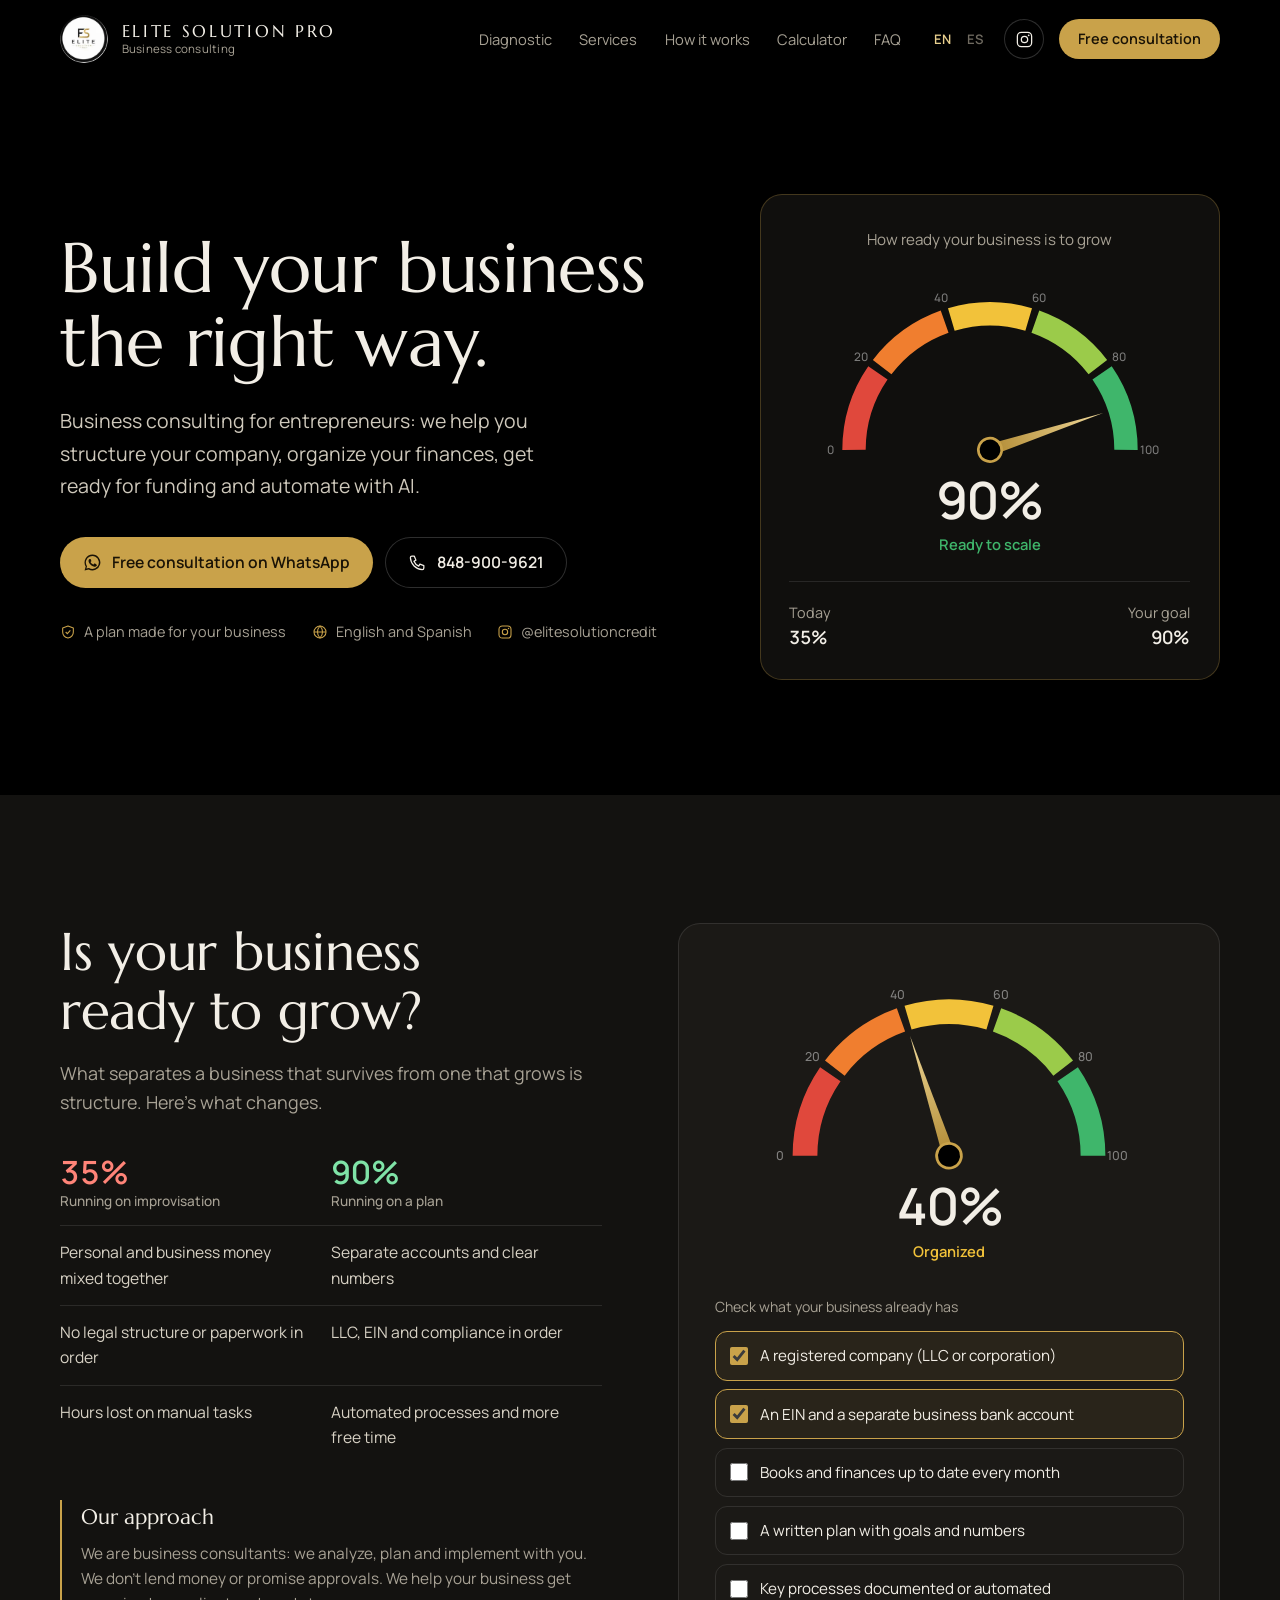
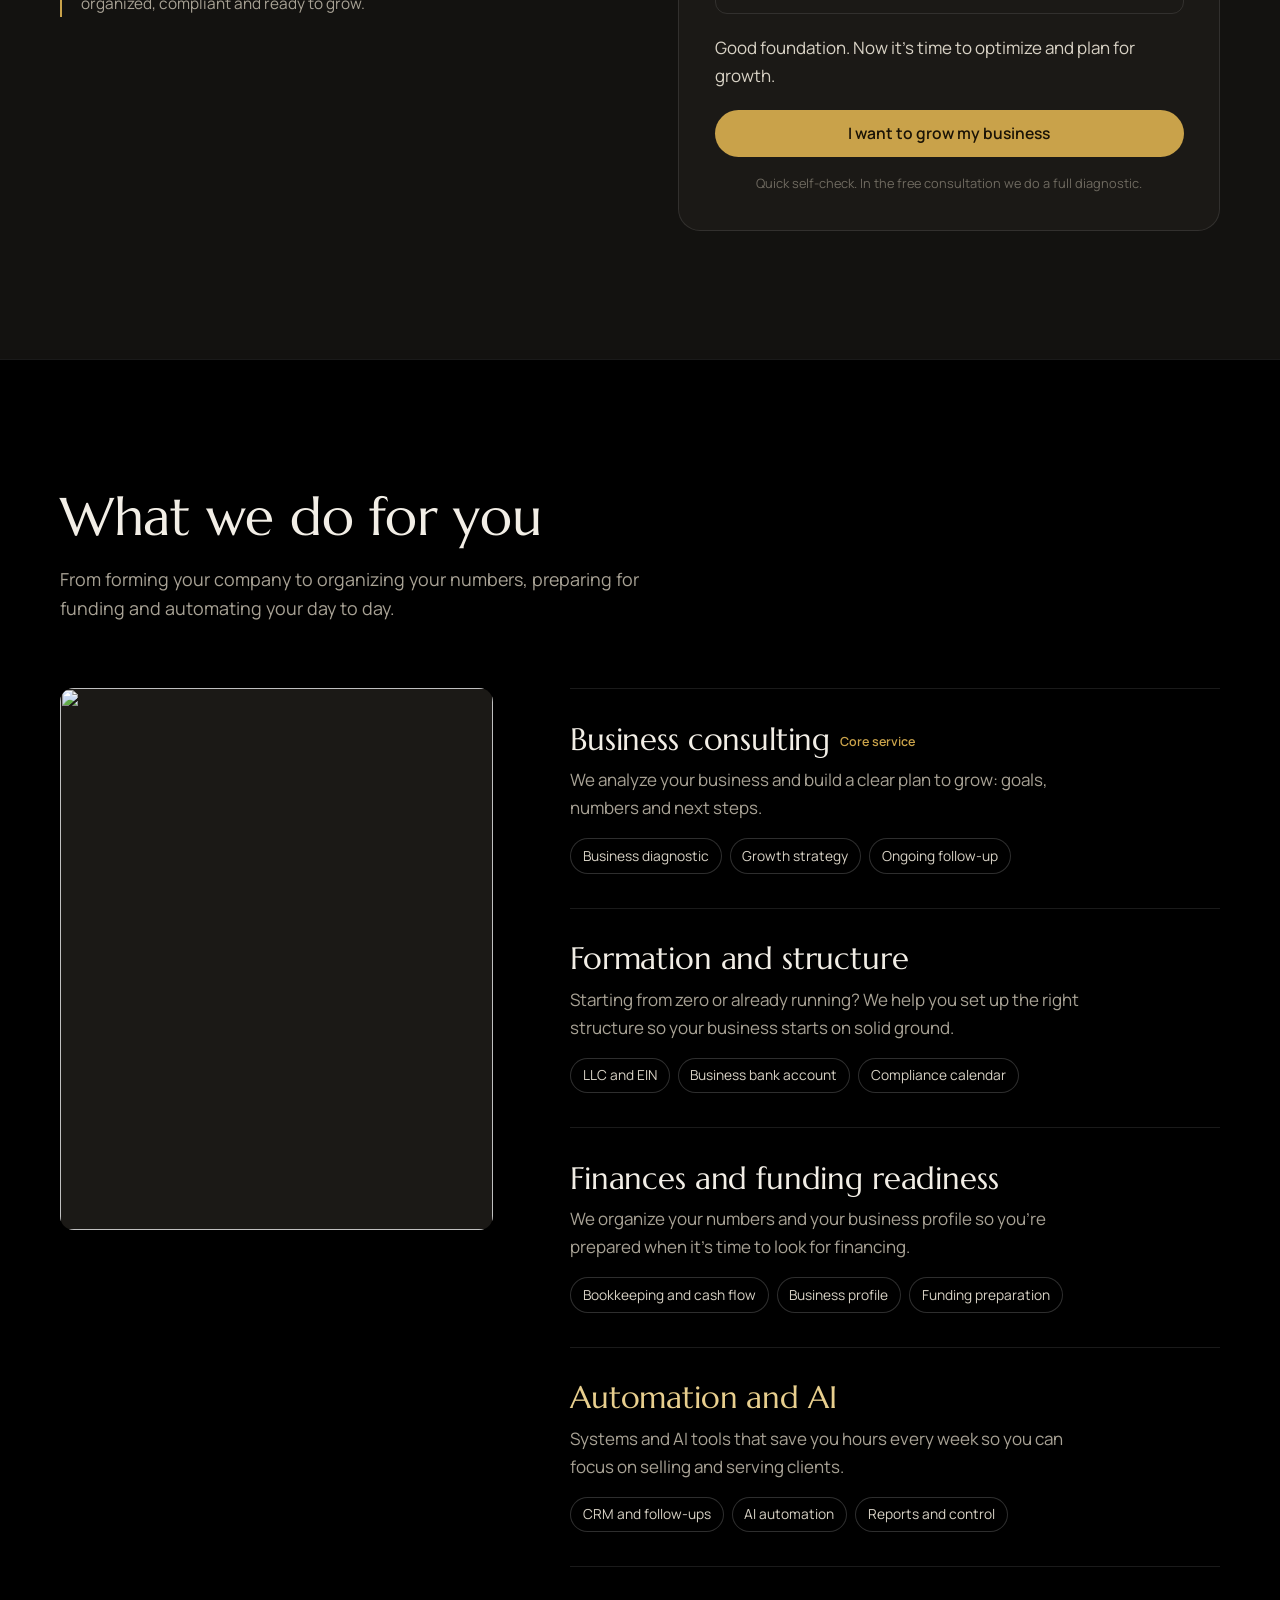
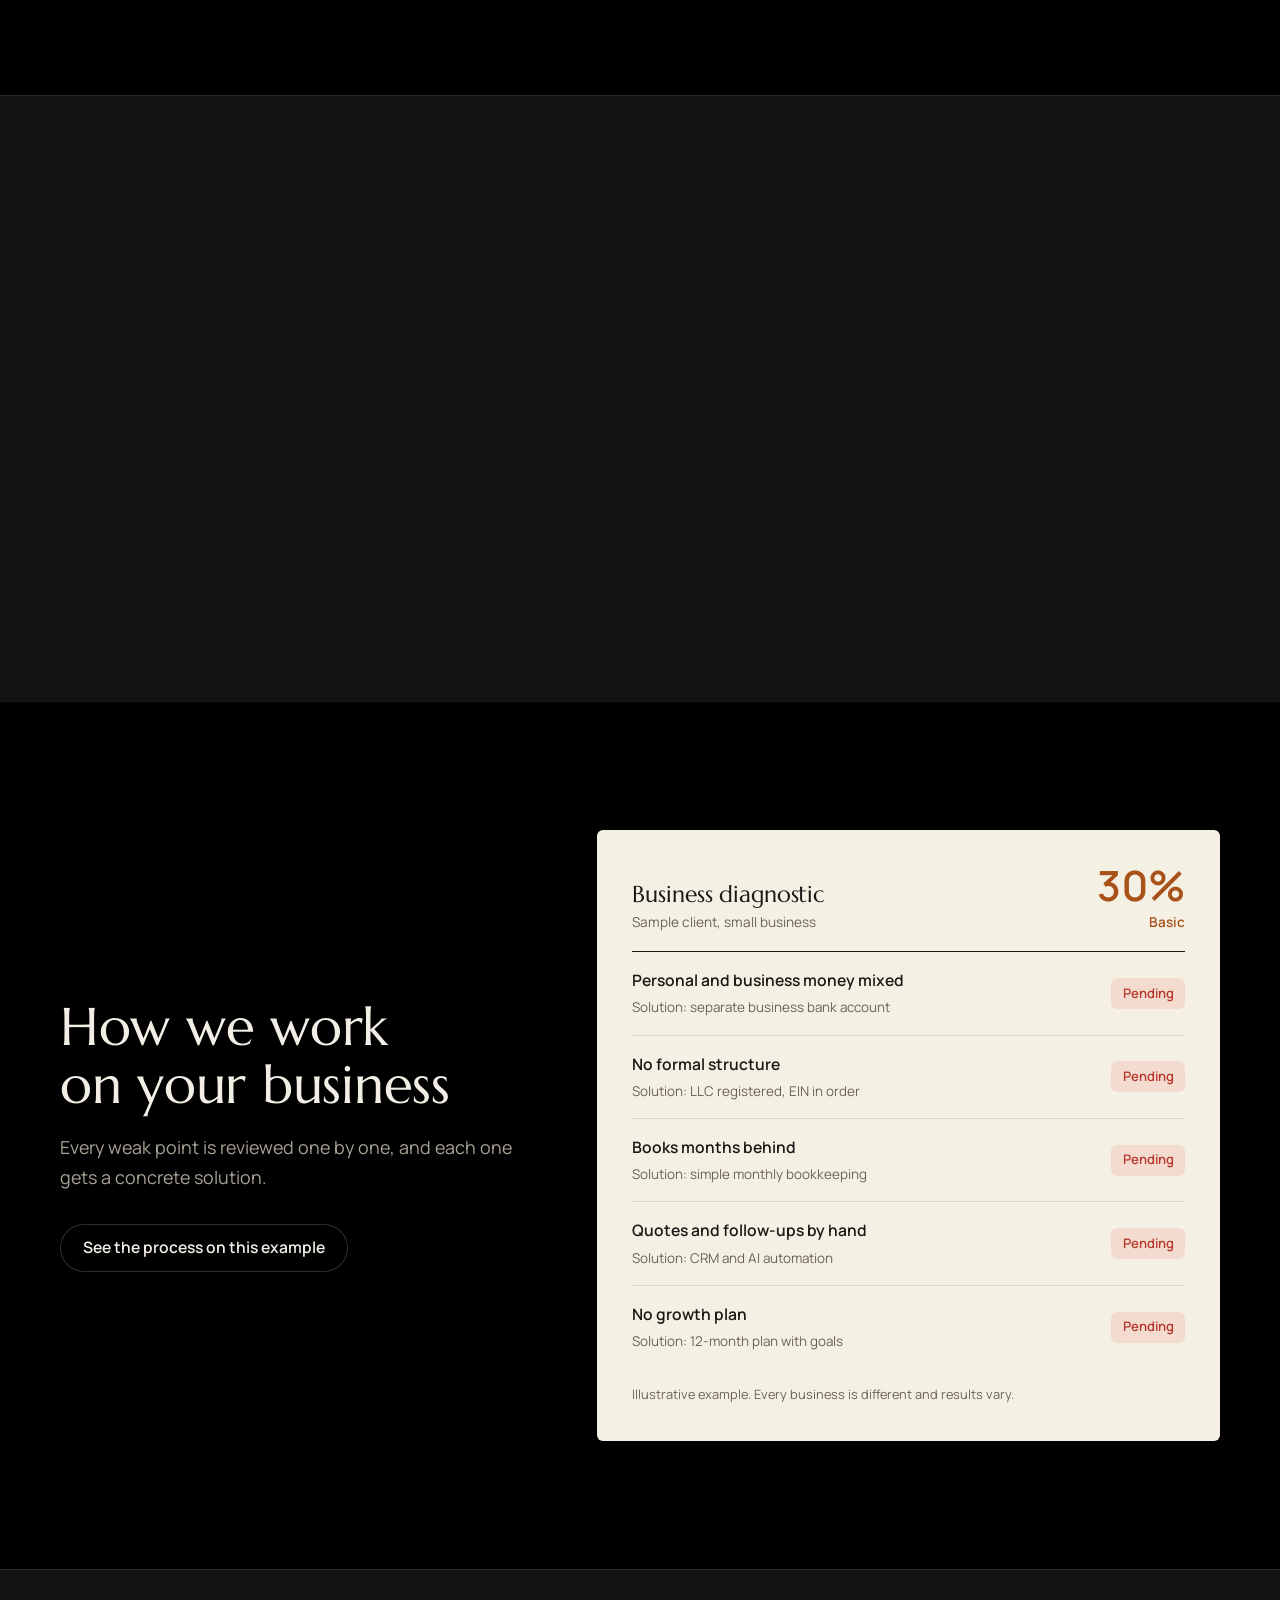
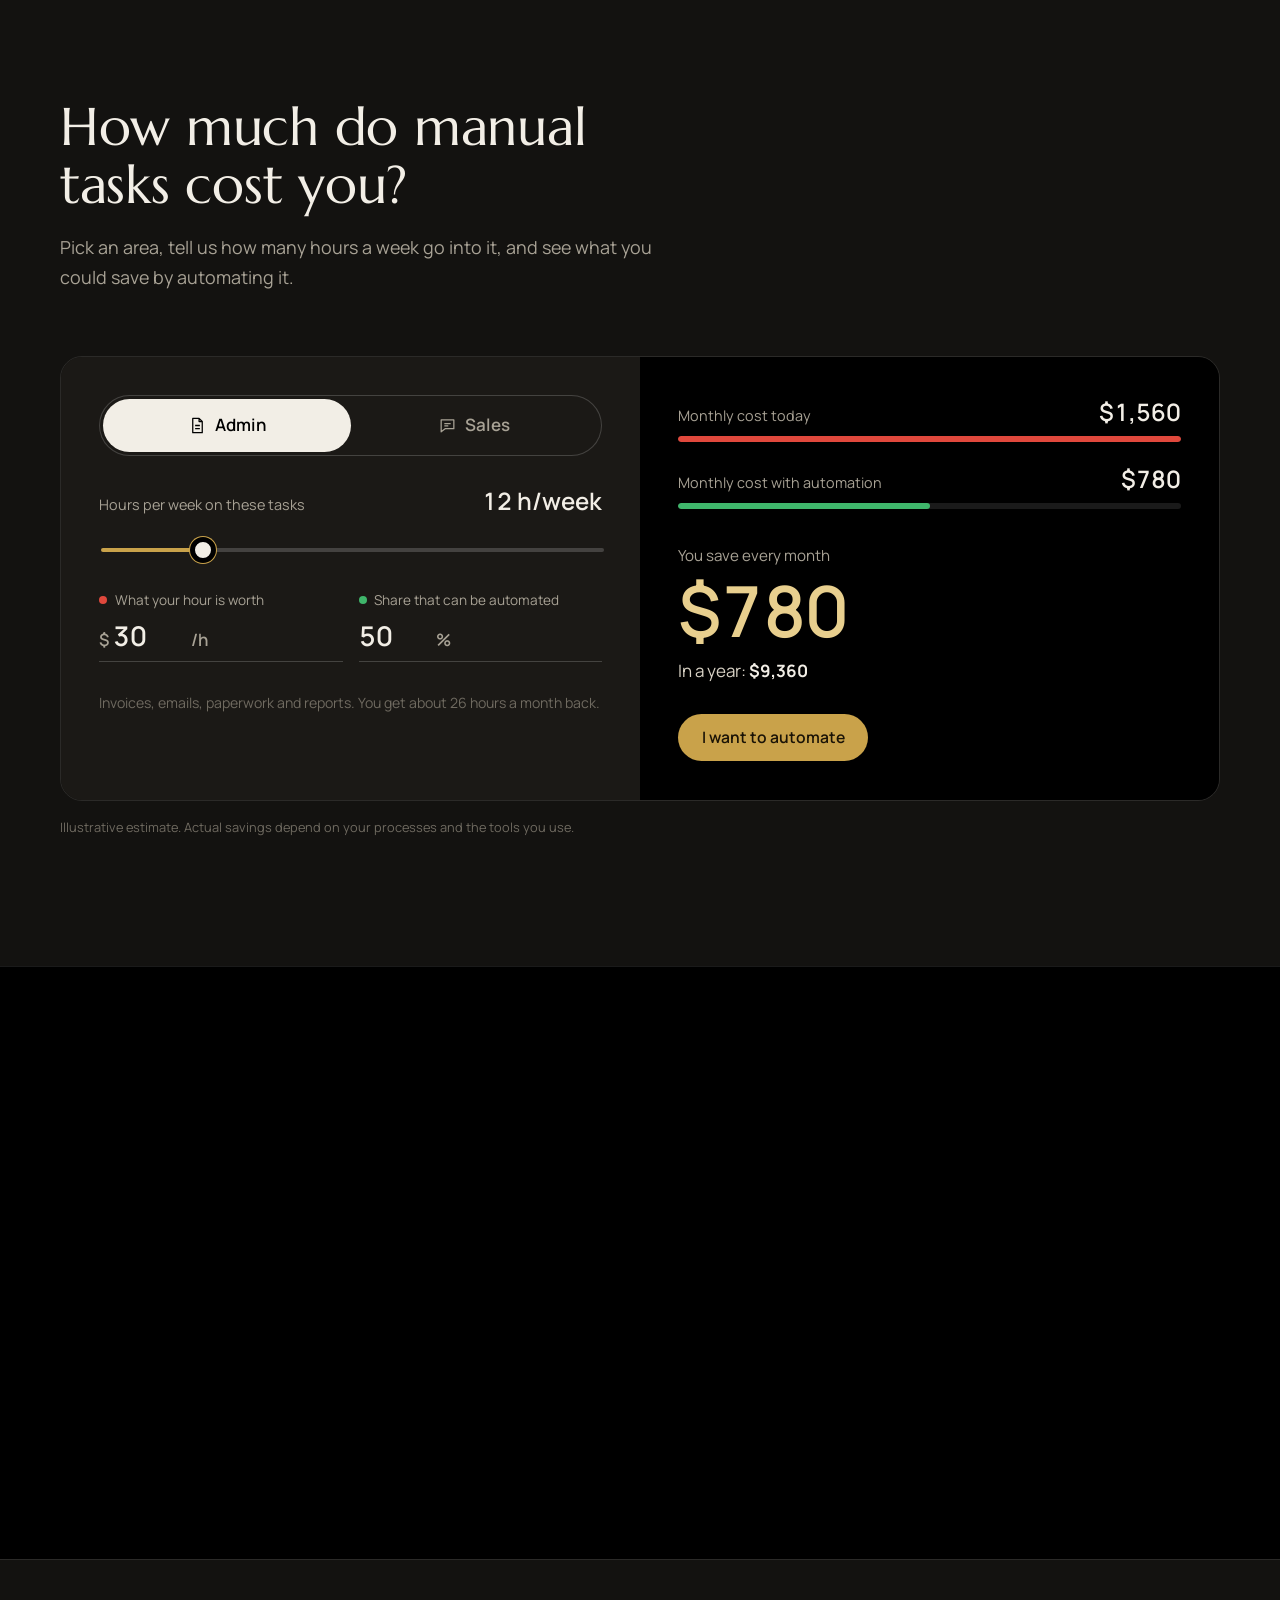
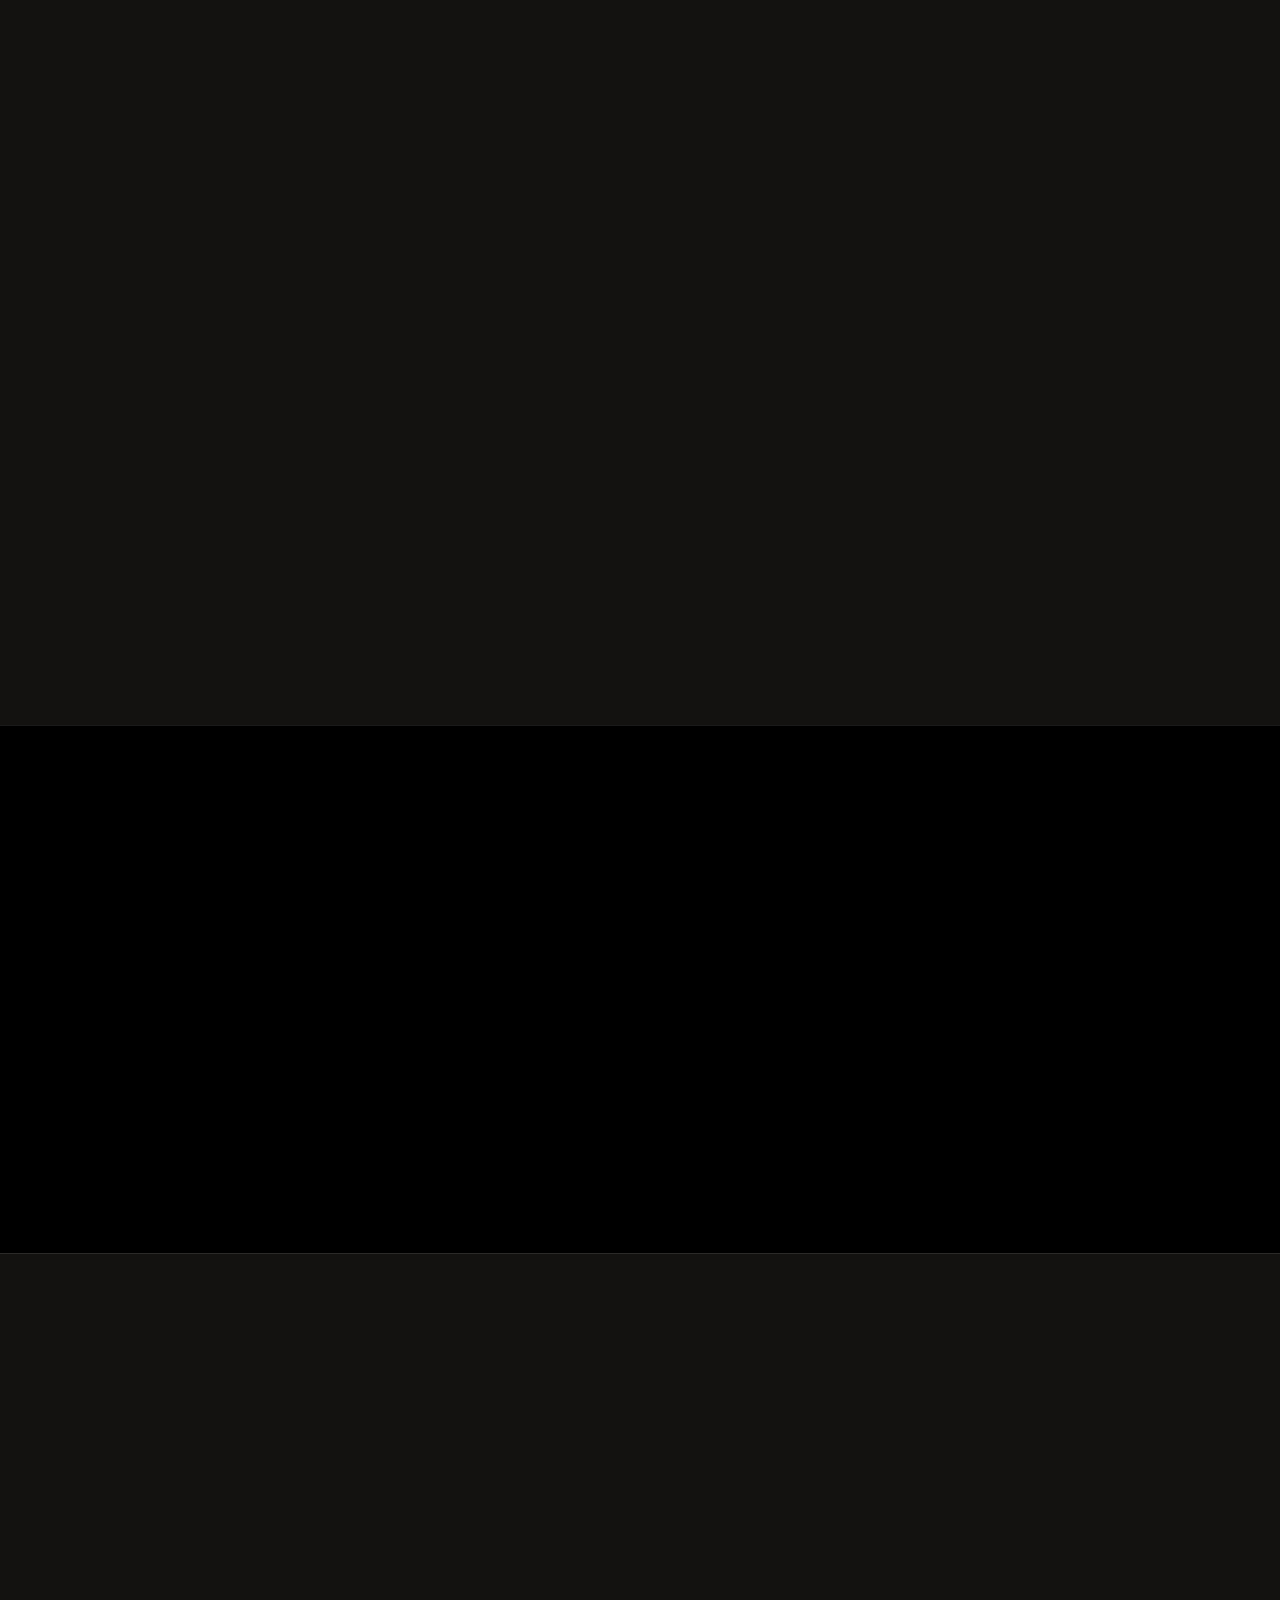
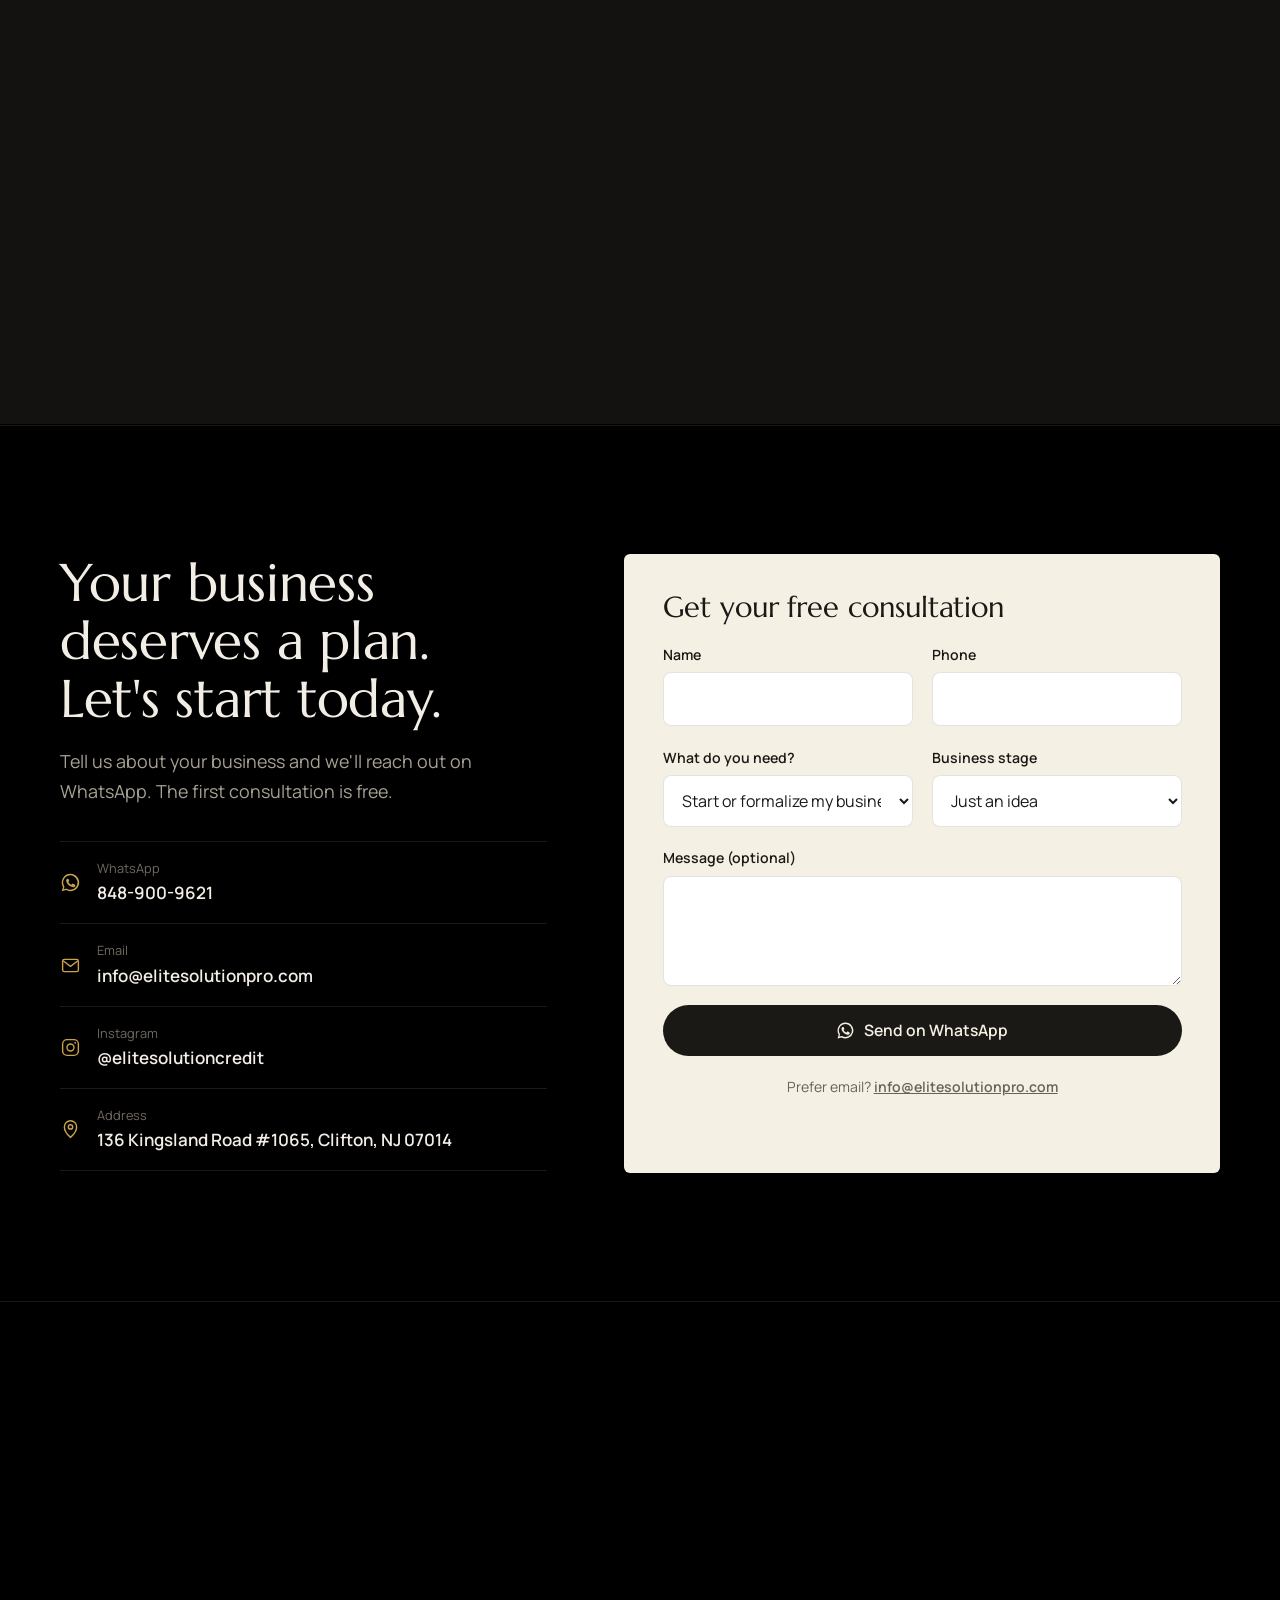
==== commit deaad75a: "Cambio a consultoria empresarial (EN/ES) y quitar telefono de oficina" ====
--- a/index.html
+++ b/index.html
@@ -1,23 +1,945 @@
-<!doctype html><html lang=en><head><meta charset=utf-8><meta content="width=device-width,initial-scale=1,viewport-fit=cover" name=viewport><title>Elite Solution Pro | Credit Repair & Financing</title><meta content="We repair and build your credit so you can buy a home, a car or grow your business. Free consultation in English or Spanish. Elite Solution Pro LLC, Clifton, NJ." name=description><meta content=#000000 name=theme-color><meta content="Elite Solution Pro | The real American dream starts with your credit" property=og:title><meta content="Credit repair, credit building and financing. Free consultation." property=og:description><meta content=website property=og:type><meta content=https://www.elitesolutionpro.com/ property=og:url><meta content="https://images.unsplash.com/photo-1642447260162-8d52ac4348ad?auto=format&fit=crop&q=68&w=1200&h=630" property=og:image><link href=favicon.png rel=icon type=image/png><link href=https://images.unsplash.com rel=preconnect><link href=https://fonts.googleapis.com rel=preconnect><link crossorigin href=https://fonts.gstatic.com rel=preconnect><link href="https://images.unsplash.com/photo-1642447260162-8d52ac4348ad?auto=format&fit=crop&q=68&w=1600&h=1000" imagesrcset="https://images.unsplash.com/photo-1642447260162-8d52ac4348ad?auto=format&fit=crop&q=68&w=800&h=500 800w, https://images.unsplash.com/photo-1642447260162-8d52ac4348ad?auto=format&fit=crop&q=68&w=1200&h=750 1200w, https://images.unsplash.com/photo-1642447260162-8d52ac4348ad?auto=format&fit=crop&q=68&w=1600&h=1000 1600w, https://images.unsplash.com/photo-1642447260162-8d52ac4348ad?auto=format&fit=crop&q=68&w=2200&h=1375 2200w" as=image fetchpriority=high imagesizes=100vw rel=preload><link href="https://fonts.googleapis.com/css2?family=Marcellus&family=Manrope:wght@400..700&display=swap" onload="this.onload=null;this.rel='stylesheet'" as=style rel=preload><noscript><link href="https://fonts.googleapis.com/css2?family=Marcellus&family=Manrope:wght@400..700&display=swap" rel=stylesheet></noscript><script type=application/ld+json>
-{"@context":"https://schema.org","@type":"FinancialService","name":"Elite Solution Pro LLC","url":"https://www.elitesolutionpro.com/","telephone":"+1-848-900-9621","email":"info@elitesolutionpro.com","address":{"@type":"PostalAddress","streetAddress":"136 Kingsland Road #1065","addressLocality":"Clifton","addressRegion":"NJ","postalCode":"07014","addressCountry":"US"},"areaServed":"US","availableLanguage":["English","Spanish"],"sameAs":["https://www.instagram.com/elitesolutioncredit/"],"description":"Credit repair, credit building, funding readiness and business solutions."}
-</script><script type=application/ld+json>{"@context":"https://schema.org","@type":"FAQPage","mainEntity":[{"@type":"Question","name":"Is the consultation really free?","acceptedAnswer":{"@type":"Answer","text":"Yes. In the first consultation we review your situation and explain your options, with no commitment."}},{"@type":"Question","name":"How long until my score goes up?","acceptedAnswer":{"@type":"Answer","text":"It depends on each report. Bureaus generally have about 30 days to respond to a dispute. From day one we give you a realistic plan with steps and timing."}},{"@type":"Question","name":"Do you guarantee items will be removed?","acceptedAnswer":{"@type":"Answer","text":"No one can legally guarantee that. What we do is dispute everything inaccurate, incomplete or unverifiable, and stay with you every step."}},{"@type":"Question","name":"Do you work outside New Jersey?","acceptedAnswer":{"@type":"Answer","text":"Yes. We serve clients across the United States by phone, WhatsApp and video call."}},{"@type":"Question","name":"Can I be served in Spanish?","acceptedAnswer":{"@type":"Answer","text":"Of course. The whole process can be in Spanish or English, whichever you prefer."}},{"@type":"Question","name":"Do you also help businesses?","acceptedAnswer":{"@type":"Answer","text":"Yes. We work on your business credit and profile, your LLC structure and AI automation systems."}}]}</script><style>@font-face{font-family:Marcellus Fallback;src:local(Times New Roman),local(Georgia);size-adjust:104%;ascent-override:92%;descent-override:26%}@font-face{font-family:Manrope Fallback;src:local(Arial);size-adjust:104%;ascent-override:96%;descent-override:26%}:root{--bg:#000;--raised:#131210;--raised-2:#1b1916;--line:#ffffff1a;--line-strong:#ffffff2e;--text:#f2eee6;--muted:#a8a295;--faint:#6f6a60;--gold:#c9a24a;--gold-hi:#e8cf8e;--gold-ink:#1a1306;--paper:#f5f0e4;--paper-2:#eae3d2;--ink:#1b1915;--ink-muted:#6a6355;--paper-line:#1b19151f;--red:#e0483c;--orange:#f07e2f;--yellow:#f2c23a;--lime:#9bcb4a;--green:#3fb66b;--serif:"Marcellus","Marcellus Fallback",Georgia,serif;--sans:"Manrope","Manrope Fallback","Segoe UI",Arial,sans-serif;--wrap:1160px}*,:before,:after{box-sizing:border-box}html{scroll-behavior:smooth;-webkit-text-size-adjust:100%;scroll-padding-top:88px}@media (prefers-reduced-motion:reduce){html{scroll-behavior:auto}*{transition-duration:.01ms!important}}body{background:var(--bg);color:var(--text);font-family:var(--sans);-webkit-font-smoothing:antialiased;font-feature-settings:"tnum" 0;margin:0;font-size:1.0625rem;line-height:1.65}img,svg{max-width:100%;display:block}a{color:inherit}a[href^=tel],a[href*=wa\.me]{white-space:nowrap}h1,h2,h3{font-family:var(--serif);letter-spacing:-.005em;text-wrap:balance;margin:0;font-weight:400;line-height:1.1}p{margin:0}.wrap{width:min(100% - 2.75rem,var(--wrap));margin-inline:auto}.sr-only{clip:rect(0 0 0 0);white-space:nowrap;width:1px;height:1px;position:absolute;overflow:hidden}.skip{z-index:100;background:var(--gold);color:var(--gold-ink);padding:.6rem 1rem;font-weight:700;position:absolute;top:0;left:-999px}.skip:focus{top:1rem;left:1rem}:focus-visible{outline:2px solid var(--gold-hi);outline-offset:3px;border-radius:4px}.num{font-variant-numeric:tabular-nums}.btn{font:600 .98rem/1 var(--sans);cursor:pointer;white-space:nowrap;border:0;border-radius:999px;justify-content:center;align-items:center;gap:.6rem;padding:1rem 1.45rem;text-decoration:none;transition:background-color .2s,color .2s,box-shadow .2s;display:inline-flex}.btn svg{flex:none;width:19px;height:19px}.btn-gold{background:var(--gold);color:var(--gold-ink)}.btn-gold:hover{background:#d9b560}.btn-line{color:var(--text);box-shadow:inset 0 0 0 1px var(--line-strong);background:0 0}.btn-line:hover{box-shadow:inset 0 0 0 1px var(--gold)}.btn-ink{background:var(--ink);color:var(--paper)}.btn-ink:hover{background:#2e2b25}.btn-wrap{white-space:normal;text-align:center;line-height:1.3}.site-header{z-index:50;padding-top:env(safe-area-inset-top,0px);-webkit-backdrop-filter:blur(14px);background:#000000c7;border-bottom:1px solid #0000;transition:border-color .3s;position:sticky;top:0}.site-header.scrolled{border-bottom-color:var(--line)}.header-inner{align-items:center;gap:1.6rem;height:78px;display:flex}.brand{align-items:center;gap:.85rem;margin-right:auto;text-decoration:none;display:flex}.brand img{border-radius:50%;width:48px;height:48px}.brand-text{font-family:var(--serif);letter-spacing:.16em;text-transform:uppercase;font-size:1.05rem;line-height:1.2}.brand-text small{font-family:var(--sans);letter-spacing:.02em;text-transform:none;color:var(--muted);font-size:.72rem;display:block}.main-nav{gap:1.7rem;display:flex}.main-nav a{color:var(--muted);font-size:.92rem;text-decoration:none;transition:color .2s}.main-nav a:hover{color:var(--text)}.header-actions{align-items:center;gap:.9rem;display:flex}.lang{gap:.1rem;display:inline-flex}.lang button{font:600 .82rem var(--sans);cursor:pointer;color:var(--faint);background:0 0;border:0;border-radius:6px;padding:.35rem .45rem}.lang button[aria-pressed=true]{color:var(--gold-hi)}.lang button:hover{color:var(--text)}.icon-btn{width:40px;height:40px;color:var(--text);box-shadow:inset 0 0 0 1px var(--line-strong);border-radius:50%;place-items:center;transition:box-shadow .2s,color .2s;display:grid}.icon-btn:hover{box-shadow:inset 0 0 0 1px var(--gold);color:var(--gold-hi)}.icon-btn svg{width:19px;height:19px}.header-cta{padding:.8rem 1.2rem;font-size:.9rem}.menu-btn{cursor:pointer;background:0 0;border:0;width:44px;height:44px;padding:11px;display:none}.menu-btn span{background:var(--text);height:1.5px;margin:6px 0;display:block}.mobile-nav{top:calc(78px + env(safe-area-inset-top,0px));border:1px solid var(--line);background:var(--raised);width:auto;color:var(--text);border-radius:16px;margin:0;padding:.6rem;left:1rem;right:1rem}.mobile-nav a{font-family:var(--serif);border-bottom:1px solid var(--line);padding:.95rem .7rem;font-size:1.25rem;text-decoration:none;display:block}.mobile-nav a:last-child{color:var(--gold-hi);border-bottom:0}@media (width<=1040px){.main-nav{display:none}.menu-btn{display:block}}@media (width<=640px){.header-cta,.brand-text small{display:none}}@media (width<=460px){.brand-text{display:none}.header-actions{gap:.5rem}}.section{padding:clamp(5rem,10vw,8.5rem) 0}.section+.section{border-top:1px solid var(--line)}.alt{background:var(--raised)}.head{max-width:640px}.head h2{font-size:clamp(2.1rem,1.5rem + 2.4vw,3.3rem)}.head p{color:var(--muted);max-width:56ch;margin-top:1.2rem;font-size:1.12rem}.cv{content-visibility:auto;contain-intrinsic-size:auto 900px}.hero{isolation:isolate;padding:clamp(4rem,9vw,7.5rem) 0 clamp(4.5rem,9vw,7.5rem);position:relative;overflow:hidden}.hero-bg{z-index:-2;position:absolute;inset:0}.hero-bg img{object-fit:cover;object-position:70% 50%;opacity:.42;filter:saturate(.8);width:100%;height:100%}.hero:before{content:"";z-index:-1;background:linear-gradient(90deg,#000 0%,#000000eb 38%,#0006 75%,#0009 100%),linear-gradient(#0000 65%,#000 100%);position:absolute;inset:0}.hero-grid{grid-template-columns:1.15fr .85fr;align-items:center;gap:clamp(2.5rem,6vw,5rem);display:grid}.hero h1{max-width:16ch;font-size:clamp(2.5rem,1.5rem + 3.8vw,4.4rem);line-height:1.06}.hero-lead{color:#cfc9bc;max-width:40ch;margin-top:1.6rem;font-size:clamp(1.08rem,1rem + .3vw,1.22rem)}.hero-actions{flex-wrap:wrap;gap:.75rem;margin-top:2.2rem;display:flex}.hero-proof{color:var(--muted);flex-wrap:wrap;gap:.5rem 1.6rem;margin-top:2rem;font-size:.9rem;display:flex}.hero-proof span,.hero-proof a{align-items:center;gap:.5rem;text-decoration:none;display:inline-flex}.hero-proof a:hover{color:var(--text)}.hero-proof svg{width:16px;height:16px;color:var(--gold)}.gauge-card{-webkit-backdrop-filter:blur(10px);background:#131210db;border:1px solid #c9a24a47;border-radius:22px;padding:2rem 1.8rem 1.8rem}.gauge-title{color:var(--muted);text-align:center;font-size:.95rem}.gauge{max-width:340px;margin:.8rem auto 0;position:relative}.gauge svg{width:100%;height:auto;overflow:visible}.gauge .arcs path{fill:none;stroke-width:22px;stroke-linecap:butt}.gauge .ticks text{font:500 11px var(--sans);fill:#ffffff73;text-anchor:middle}.needle{transform-origin:160px 160px;transition:transform 1.3s cubic-bezier(.3,1.2,.5,1)}.gauge-read{text-align:center;margin-top:.3rem}.gauge-num{font:600 3.2rem/1 var(--sans);font-variant-numeric:tabular-nums;letter-spacing:-.02em}.gauge-tier{margin-top:.45rem;font-size:.92rem;font-weight:600;transition:color .4s;display:block}.gauge-foot{border-top:1px solid var(--line);color:var(--muted);justify-content:space-between;gap:1rem;margin-top:1.5rem;padding-top:1.2rem;font-size:.9rem;display:flex}.gauge-foot b{font:600 1.15rem var(--sans);color:var(--text);font-variant-numeric:tabular-nums;display:block}@media (width<=920px){.hero-grid{grid-template-columns:1fr}.gauge-card{max-width:460px}}.score-grid{grid-template-columns:1fr 1fr;align-items:start;gap:clamp(2.5rem,6vw,5rem);display:grid}.compare{border-collapse:collapse;width:100%;margin-top:2.4rem;font-size:.98rem}.compare th{font:600 2rem/1 var(--sans);font-variant-numeric:tabular-nums;text-align:left;width:50%;padding:0 0 1rem}.compare th.bad{color:#ff8478}.compare th.good{color:#7fe3a7}.compare th small{color:var(--muted);margin-top:.45rem;font-size:.85rem;font-weight:500;display:block}.compare td{border-top:1px solid var(--line);color:#d8d2c5;vertical-align:top;padding:.85rem 1rem .85rem 0}.law{border-left:2px solid var(--gold);margin-top:2.2rem;padding-left:1.2rem}.law strong{font-family:var(--serif);font-size:1.3rem;font-weight:400;display:block}.law p{color:var(--muted);margin-top:.4rem;font-size:.96rem}.sim{background:var(--raised-2);border:1px solid var(--line);border-radius:22px;padding:clamp(1.6rem,3vw,2.2rem)}.sim .gauge{max-width:360px;margin-top:0}.range-wrap{margin-top:2.2rem}.range-wrap label{color:var(--muted);justify-content:space-between;margin-bottom:.8rem;font-size:.88rem;display:flex}input[type=range]{-webkit-appearance:none;appearance:none;background:linear-gradient(90deg,var(--red)0 20%,var(--orange)20% 40%,var(--yellow)40% 60%,var(--lime)60% 80%,var(--green)80% 100%);cursor:pointer;border-radius:999px;width:100%;height:6px}input[type=range]::-webkit-slider-thumb{-webkit-appearance:none;background:var(--text);border:5px solid var(--bg);width:26px;height:26px;box-shadow:0 0 0 1px var(--gold);border-radius:50%}input[type=range]::-moz-range-thumb{background:var(--text);border:5px solid var(--bg);width:18px;height:18px;box-shadow:0 0 0 1px var(--gold);border-radius:50%}.sim-text{color:#d8d2c5;min-height:3.3em;margin-top:1.3rem}.sim .btn{width:100%;margin-top:1.2rem}.note{color:var(--faint);margin-top:1rem;font-size:.8rem}.sim .note{text-align:center}@media (width<=920px){.score-grid{grid-template-columns:1fr}}.svc-layout{grid-template-columns:minmax(0,.8fr) minmax(0,1.2fr);align-items:start;gap:clamp(2.5rem,6vw,5rem);margin-top:clamp(3rem,6vw,4rem);display:grid}.svc-media{aspect-ratio:4/5;background:var(--raised-2);border-radius:14px;margin:0;position:sticky;top:110px;overflow:hidden}.svc-media img{object-fit:cover;opacity:0;filter:saturate(.85);width:100%;height:100%;transition:opacity .7s;position:absolute;inset:0}.svc-media img.on{opacity:1}.svc-list{border-top:1px solid var(--line)}.svc{border-bottom:1px solid var(--line);padding:2.1rem 0}.svc h3{color:var(--text);font-size:clamp(1.55rem,1.3rem + .8vw,1.95rem);transition:color .3s}.svc.active h3{color:var(--gold-hi)}.svc-main{font:600 .78rem var(--sans);color:var(--gold);vertical-align:middle;letter-spacing:0;margin-left:.6rem;display:inline-block}.svc p{color:var(--muted);max-width:52ch;margin-top:.6rem}.svc ul{flex-wrap:wrap;gap:.5rem;margin:1rem 0 0;padding:0;list-style:none;display:flex}.svc li{box-shadow:inset 0 0 0 1px var(--line-strong);color:#d8d2c5;border-radius:999px;padding:.4rem .8rem;font-size:.86rem}.svc-thumb{display:none}@media (width<=920px){.svc-layout{grid-template-columns:1fr}.svc-media{display:none}.svc-thumb{aspect-ratio:16/10;object-fit:cover;background:var(--raised-2);border-radius:12px;width:100%;height:auto;margin-bottom:1.2rem;display:block}}.steps{grid-template-columns:repeat(4,1fr);gap:2rem;margin:clamp(3rem,6vw,4rem) 0 0;padding:0;list-style:none;display:grid}.step{border-top:1px solid var(--line-strong);padding-top:1.4rem}.step-num{font:600 .95rem var(--sans);color:var(--gold);font-variant-numeric:tabular-nums}.step h3{margin-top:.9rem;font-size:1.45rem}.step p{color:var(--muted);margin-top:.6rem;font-size:.97rem}@media (width<=920px){.steps{grid-template-columns:1fr 1fr;gap:2.4rem 2rem}}@media (width<=540px){.steps{grid-template-columns:1fr}}.report-grid{grid-template-columns:.85fr 1.15fr;align-items:center;gap:clamp(2.5rem,6vw,5rem);display:grid}.report-grid .btn{margin-top:2rem}.paper{background:var(--paper);color:var(--ink);border-radius:6px;padding:clamp(1.4rem,3vw,2.2rem);box-shadow:0 30px 80px -40px #000000e6}.paper-head{border-bottom:1.5px solid var(--ink);justify-content:space-between;align-items:flex-end;gap:1rem;padding-bottom:1.1rem;display:flex}.paper-head h3{font-size:1.45rem}.paper-head small{color:var(--ink-muted);margin-top:.3rem;font-size:.85rem;display:block}.paper-score{text-align:right}.paper-score strong{font:600 2.6rem/1 var(--sans);font-variant-numeric:tabular-nums;transition:color .5s;display:block}.paper-score small{font-weight:600}.rows{margin:0;padding:0;list-style:none}.rows li{border-bottom:1px solid var(--paper-line);grid-template-columns:1fr auto;align-items:center;gap:.15rem 1rem;padding:1rem 0;display:grid}.rows li:last-child{border-bottom:0}.rows b{font-size:.98rem;font-weight:600}.rows small{color:var(--ink-muted);grid-column:1;font-size:.84rem}.status{white-space:nowrap;border-radius:6px;grid-area:1/2/3;padding:.3rem .7rem;font-size:.82rem;font-weight:600;transition:background-color .4s,color .4s}.status.neg{color:#b8382d;background:#e0483c1f}.status.dis{color:#a8521a;background:#f07e2f24}.status.ok{color:#237a45;background:#3fb66b26}.status.prog{color:#7d5e16;background:#c9a24a33}.paper .note{color:var(--ink-muted)}@media (width<=920px){.report-grid{grid-template-columns:1fr}}.calc{border:1px solid var(--line);border-radius:22px;grid-template-columns:1fr 1fr;margin-top:clamp(3rem,6vw,4rem);display:grid;overflow:hidden}.calc-in{background:var(--raised-2);align-content:start;gap:1.8rem;padding:clamp(1.6rem,3vw,2.4rem);display:grid}.seg{box-shadow:inset 0 0 0 1px var(--line-strong);border-radius:999px;grid-template-columns:1fr 1fr;padding:4px;display:grid}.seg input{opacity:0;pointer-events:none;position:absolute}.seg label{cursor:pointer;color:var(--muted);border-radius:999px;justify-content:center;align-items:center;gap:.5rem;padding:.75rem;font-weight:600;transition:background-color .25s,color .25s;display:flex}.seg label svg{width:19px;height:19px}.seg input:checked+label{background:var(--text);color:var(--bg)}.seg input:focus-visible+label{outline:2px solid var(--gold-hi);outline-offset:2px}.c-field label{color:var(--muted);justify-content:space-between;align-items:baseline;margin-bottom:.9rem;font-size:.9rem;display:flex}.c-field output{font:600 1.5rem var(--sans);color:var(--text);font-variant-numeric:tabular-nums}.c-field input[type=range]{background:linear-gradient(90deg,var(--gold)0 var(--p,50%),var(--line-strong)var(--p,50%)100%);height:4px}.rates{grid-template-columns:1fr 1fr;gap:1rem;display:grid}.rate label{color:var(--muted);font-size:.85rem;display:block}.rate div{border-bottom:1px solid var(--line-strong);align-items:baseline;gap:.2rem;margin-top:.4rem;padding-bottom:.4rem;display:flex}.rate:focus-within div{border-bottom-color:var(--gold)}.rate input{width:4.4ch;font:600 1.7rem var(--sans);color:var(--text);font-variant-numeric:tabular-nums;background:0 0;border:0;padding:0}.rate input:focus{outline:0}.rate span{color:var(--muted);font-weight:600}.rate.low label:before,.rate.high label:before{content:"";vertical-align:1px;border-radius:50%;width:8px;height:8px;margin-right:.45rem;display:inline-block}.rate.low label:before{background:var(--red)}.rate.high label:before{background:var(--green)}.calc-term{color:var(--faint);font-size:.88rem}.calc-out{background:var(--bg);flex-direction:column;padding:clamp(1.6rem,3vw,2.4rem);display:flex}.pay{gap:1.2rem;display:grid}.pay-row{grid-template-columns:1fr auto;align-items:baseline;gap:.5rem 1rem;display:grid}.pay-row small{color:var(--muted);font-size:.9rem}.pay-row strong{font:600 1.5rem var(--sans);font-variant-numeric:tabular-nums}.bar{background:var(--line);border-radius:999px;grid-column:1/-1;height:6px;overflow:hidden}.bar i{border-radius:inherit;height:100%;transition:width .5s cubic-bezier(.2,.8,.2,1);display:block}.pay-row.low .bar i{background:var(--red)}.pay-row.high .bar i{background:var(--green)}.save{margin-top:auto;padding-top:2rem}.save small{color:var(--muted);font-size:.95rem}.save-big{font:600 clamp(3rem,2.2rem + 3vw,4.4rem)/1 var(--sans);color:var(--gold-hi);letter-spacing:-.02em;font-variant-numeric:tabular-nums;margin-top:.4rem}.save-total{color:#d8d2c5;margin-top:.7rem}.save-total b{color:var(--text);font-variant-numeric:tabular-nums}.calc-out .btn{align-self:flex-start;margin-top:1.8rem}@media (width<=900px){.calc{grid-template-columns:1fr}}.liberty{isolation:isolate;position:relative;overflow:hidden}.liberty-img{z-index:-1;width:min(50%,640px);position:absolute;top:0;bottom:0;right:0}.liberty-img img{object-fit:cover;object-position:40% 20%;filter:grayscale()contrast(1.15)brightness(.8);width:100%;height:100%}.liberty-img:after{content:"";background:linear-gradient(90deg,#000 0%,#0006 50%,#00000026 100%);position:absolute;inset:0}.liberty .head h2{font-size:clamp(2.4rem,1.6rem + 3.2vw,4rem)}.liberty .btn{margin-top:2.2rem}@media (width<=820px){.liberty-img{opacity:.4;width:100%}.liberty-img:after{background:linear-gradient(#00000080,#000 85%)}}.tips{grid-template-columns:repeat(4,1fr);gap:2rem;margin-top:clamp(3rem,6vw,4rem);display:grid}.tip{border-top:1px solid var(--line-strong);flex-direction:column;padding-top:1.4rem;display:flex}.tip h3{font-size:1.4rem}.tip p{color:var(--muted);flex:1;margin-top:.7rem;font-size:.96rem}.ig-row{border-top:1px solid var(--line);flex-wrap:wrap;justify-content:space-between;align-items:center;gap:1.2rem;margin-top:clamp(3rem,6vw,4rem);padding-top:2rem;display:flex}.ig-row div{align-items:center;gap:1rem;display:flex}.ig-row img{border-radius:50%;width:52px;height:52px}.ig-row strong{font-weight:600;display:block}.ig-row small{color:var(--muted);font-size:.9rem}@media (width<=1000px){.tips{grid-template-columns:1fr 1fr}}@media (width<=540px){.tips{grid-template-columns:1fr}}.quotes{grid-template-columns:repeat(3,1fr);gap:2.5rem;margin-top:clamp(3rem,6vw,4rem);display:grid}.quote{flex-direction:column;justify-content:space-between;gap:1.6rem;margin:0;display:flex}.quote blockquote{font-family:var(--serif);margin:0;font-size:1.45rem;line-height:1.35}.quote figcaption{color:var(--muted);font-size:.92rem}.quote figcaption b{color:var(--text);font-weight:600;display:block}.stars{color:var(--gold);letter-spacing:.2em;margin-bottom:.9rem;font-size:.85rem}@media (width<=900px){.quotes{grid-template-columns:1fr}}.faq-grid{grid-template-columns:.8fr 1.2fr;align-items:start;gap:clamp(2.5rem,6vw,5rem);display:grid}.faq-grid .head p a{color:var(--gold-hi)}.faq-list{border-top:1px solid var(--line-strong)}.faq-list details{border-bottom:1px solid var(--line)}.faq-list summary{cursor:pointer;font-family:var(--serif);justify-content:space-between;align-items:center;gap:1.5rem;padding:1.35rem 0;font-size:1.3rem;line-height:1.3;list-style:none;display:flex}.faq-list summary::-webkit-details-marker{display:none}.pm{width:28px;height:28px;box-shadow:inset 0 0 0 1px var(--line-strong);border-radius:50%;flex:none;position:relative}.pm:before,.pm:after{content:"";background:var(--text);width:11px;height:1.5px;position:absolute;top:50%;left:50%;transform:translate(-50%,-50%)}.pm:after{transition:transform .3s;transform:translate(-50%,-50%)rotate(90deg)}details[open] .pm:after{transform:translate(-50%,-50%)rotate(0)}details[open] summary{color:var(--gold-hi)}.faq-list details p{color:var(--muted);max-width:62ch;padding:0 3rem 1.5rem 0}@media (width<=860px){.faq-grid{grid-template-columns:1fr}}.contact-grid{grid-template-columns:.9fr 1.1fr;align-items:start;gap:clamp(2.5rem,6vw,5rem);display:grid}.direct{border-top:1px solid var(--line);margin-top:2.2rem;display:grid}.direct a,.direct div{border-bottom:1px solid var(--line);align-items:center;gap:1rem;padding:1rem 0;text-decoration:none;display:flex}.direct a:hover strong{color:var(--gold-hi)}.direct svg{width:21px;height:21px;color:var(--gold);flex:none}.direct small{color:var(--faint);font-size:.8rem;display:block}.direct strong{font-weight:600;transition:color .2s}.form{background:var(--paper);color:var(--ink);border-radius:6px;grid-template-columns:1fr 1fr;gap:1.2rem;padding:clamp(1.6rem,3vw,2.4rem);display:grid}.form h3{grid-column:1/-1;font-size:1.8rem}.field{gap:.4rem;display:grid}.field.full{grid-column:1/-1}.field label{font-size:.88rem;font-weight:600}.field input,.field select,.field textarea{font:inherit;color:var(--ink);border:1px solid var(--paper-line);background:#fff;border-radius:8px;width:100%;padding:.8rem .9rem;font-size:1rem;transition:border-color .2s,box-shadow .2s}.field textarea{resize:vertical;min-height:110px}.field input:focus,.field select:focus,.field textarea:focus{border-color:#8f7230;outline:0;box-shadow:0 0 0 3px #c9a24a40}.form .btn{grid-column:1/-1}.form-alt{text-align:center;color:var(--ink-muted);grid-column:1/-1;font-size:.88rem}.form-alt a{font-weight:600}.form-status{color:#9a2f24;text-align:center;grid-column:1/-1;min-height:1.2em;font-size:.9rem}@media (width<=900px){.contact-grid{grid-template-columns:1fr}}@media (width<=520px){.form{grid-template-columns:1fr}}.site-footer{border-top:1px solid var(--line);padding:3.5rem 0 calc(2.4rem + env(safe-area-inset-bottom,0px));color:var(--muted);font-size:.9rem}.footer-grid{grid-template-columns:1.4fr 1fr 1fr;gap:2.4rem;display:grid}.footer-brand{align-items:center;gap:1rem;text-decoration:none;display:inline-flex}.footer-brand img{border-radius:50%;width:60px;height:60px}.footer-brand strong{font-family:var(--serif);letter-spacing:.14em;text-transform:uppercase;color:var(--text);font-size:1.05rem;font-weight:400;display:block}.footer-tag{font-family:var(--serif);color:var(--text);margin-top:1.2rem;font-size:1.2rem}.social{gap:.6rem;margin-top:1.3rem;display:flex}.site-footer h4{font-family:var(--serif);color:var(--text);margin:0 0 .9rem;font-size:1.05rem;font-weight:400}.site-footer a{text-decoration:none}.site-footer a:hover{color:var(--text)}.footer-links{gap:.5rem;display:grid}.disclaimer{color:var(--faint);max-width:90ch;margin-top:2.4rem;font-size:.8rem}.footer-bottom{border-top:1px solid var(--line);color:var(--faint);flex-wrap:wrap;justify-content:space-between;gap:1rem;margin-top:1.4rem;padding-top:1.4rem;font-size:.82rem;display:flex}@media (width<=820px){.footer-grid{grid-template-columns:1fr}}.wa-float{z-index:45;color:#fff;opacity:0;pointer-events:none;background:#25d366;border-radius:50%;place-items:center;width:58px;height:58px;transition:opacity .3s,transform .3s;display:grid;position:fixed;bottom:24px;right:24px;transform:translateY(12px);box-shadow:0 12px 30px -12px #000c}.wa-float.show{opacity:1;pointer-events:auto;transform:none}.wa-float svg{width:30px;height:30px}.action-bar{display:none}@media (width<=640px){.wa-float{display:none}.action-bar{z-index:40;padding:.7rem .9rem calc(.7rem + env(safe-area-inset-bottom,0px));-webkit-backdrop-filter:blur(12px);border-top:1px solid var(--line);background:#000000e6;grid-template-columns:1fr 1.4fr;gap:.6rem;transition:transform .35s;display:grid;position:fixed;bottom:0;left:0;right:0;transform:translateY(110%)}.action-bar.show{transform:none}.action-bar .btn{padding:.85rem 1rem}.site-footer{padding-bottom:calc(6.5rem + env(safe-area-inset-bottom,0px))}}@media (prefers-reduced-motion:no-preference){.hero-copy>*{animation:.9s cubic-bezier(.2,.8,.2,1) both rise}.hero-copy>:nth-child(2){animation-delay:.1s}.hero-copy>:nth-child(3){animation-delay:.2s}.hero-copy>:nth-child(4){animation-delay:.28s}.gauge-card{animation:1s cubic-bezier(.2,.8,.2,1) .25s both rise}}@keyframes rise{0%{opacity:0;transform:translateY(16px)}}</style></head><body><a class=skip data-i18n=skip href=#main>Skip to content</a><svg aria-hidden=true height=0 style=position:absolute width=0><defs><lineargradient id=goldG x1=0 x2=0 y1=0 y2=1><stop offset=0 stop-color=#F0D99A></stop><stop offset=1 stop-color=#B18A33></stop></lineargradient></defs><symbol viewbox="0 0 16 16" id=i-check><path d="M3 8.5l3 3 7-7" fill=none stroke=currentColor stroke-linecap=round stroke-linejoin=round stroke-width=2></path></symbol><symbol viewbox="0 0 24 24" id=i-wa><path d="M12 2a10 10 0 0 0-8.6 15.1L2 22l5-1.3A10 10 0 1 0 12 2zm0 18.2c-1.6 0-3.1-.4-4.4-1.2l-.3-.2-3 .8.8-2.9-.2-.3A8.2 8.2 0 1 1 12 20.2zm4.5-6.1c-.2-.1-1.5-.7-1.7-.8-.2-.1-.4-.1-.6.1l-.8 1c-.1.2-.3.2-.5.1-.7-.3-1.4-.7-2-1.3-.5-.5-.9-1.1-1.2-1.6-.1-.2 0-.4.1-.5l.4-.4.3-.4v-.4l-.8-1.9c-.2-.5-.4-.4-.6-.4h-.5c-.2 0-.5.1-.7.3-.2.3-.9.9-.9 2.2s.9 2.5 1.1 2.7c.1.2 1.8 2.8 4.4 3.9 2.2.9 2.6.7 3.1.7.5-.1 1.5-.6 1.7-1.2.2-.6.2-1.1.2-1.2-.1-.1-.2-.2-.4-.3z" fill=currentColor></path></symbol><symbol viewbox="0 0 24 24" id=i-phone><path d="M5 4h3l2 5-2.5 1.5a11 11 0 0 0 6 6L15 14l5 2v3a2 2 0 0 1-2 2A16 16 0 0 1 3 6a2 2 0 0 1 2-2" fill=none stroke=currentColor stroke-linejoin=round stroke-width=1.6></path></symbol><symbol viewbox="0 0 24 24" id=i-mail><rect fill=none height=14 rx=2 stroke=currentColor stroke-width=1.6 width=18 x=3 y=5></rect><path d="M3.5 6.5L12 13l8.5-6.5" fill=none stroke=currentColor stroke-width=1.6></path></symbol><symbol viewbox="0 0 24 24" id=i-pin><path d="M12 21s7-6.2 7-12a7 7 0 0 0-14 0c0 5.8 7 12 7 12z" fill=none stroke=currentColor stroke-width=1.6></path><circle cx=12 cy=9 fill=none r=2.5 stroke=currentColor stroke-width=1.6></circle></symbol><symbol viewbox="0 0 24 24" id=i-ig><rect fill=none height=18 rx=5 stroke=currentColor stroke-width=1.6 width=18 x=3 y=3></rect><circle cx=12 cy=12 fill=none r=4 stroke=currentColor stroke-width=1.6></circle><circle cx=17.3 cy=6.7 fill=currentColor r=1.1></circle></symbol><symbol viewbox="0 0 24 24" id=i-shield><path d="M12 3l8 3v6c0 4.5-3.4 8-8 9-4.6-1-8-4.5-8-9V6z" fill=none stroke=currentColor stroke-linejoin=round stroke-width=1.6></path><path d="M8.5 12l2.5 2.5 4.5-5" fill=none stroke=currentColor stroke-width=1.6></path></symbol><symbol viewbox="0 0 24 24" id=i-globe><circle cx=12 cy=12 fill=none r=9 stroke=currentColor stroke-width=1.6></circle><path d="M3 12h18M12 3c2.5 2.6 3.8 5.6 3.8 9s-1.3 6.4-3.8 9c-2.5-2.6-3.8-5.6-3.8-9S9.5 5.6 12 3z" fill=none stroke=currentColor stroke-width=1.6></path></symbol><symbol viewbox="0 0 24 24" id=i-home><path d="M3 11l9-7 9 7M5 10v10h14V10M10 20v-6h4v6" fill=none stroke=currentColor stroke-linejoin=round stroke-width=1.6></path></symbol><symbol viewbox="0 0 24 24" id=i-car><path d="M4 16v-4l2-5h12l2 5v4M3 16h18v3h-3v-2H6v2H3zM7 13h2M15 13h2" fill=none stroke=currentColor stroke-linejoin=round stroke-width=1.6></path></symbol></svg><header class=site-header id=top><div class="wrap header-inner"><a aria-label="Elite Solution Pro" class="brand to-top" href=#top> <img alt height=48 src=logo.webp width=48> <span class=brand-text>Elite Solution Pro<small data-i18n=tagline>Credit repair</small></span> </a><nav aria-label=Principal class=main-nav><a data-i18n=nav.score href=#score>Your score</a><a data-i18n=nav.services href=#servicios>Services</a><a data-i18n=nav.process href=#proceso>How it works</a><a data-i18n=nav.calc href=#calculadora>Calculator</a><a data-i18n=nav.faq href=#faq>FAQ</a></nav><div class=header-actions><div aria-label="Idioma / Language" class=lang role=group><button aria-pressed=true data-lang=en type=button>EN</button><button aria-pressed=false data-lang=es type=button>ES</button></div><a aria-label="Instagram @elitesolutioncredit" class=icon-btn href=https://www.instagram.com/elitesolutioncredit/ rel=noopener target=_blank><svg aria-hidden=true><use href=#i-ig></use></svg></a><a class="btn btn-gold header-cta" data-i18n=cta.free href=#contacto>Free consultation</a><button aria-label=Menú class=menu-btn popovertarget=mnav type=button><span></span><span></span><span></span></button></div></div><nav aria-label=Móvil class=mobile-nav id=mnav popover><a data-i18n=nav.score href=#score>Your score</a><a data-i18n=nav.services href=#servicios>Services</a><a data-i18n=nav.process href=#proceso>How it works</a><a data-i18n=nav.calc href=#calculadora>Calculator</a><a data-i18n=nav.faq href=#faq>FAQ</a><a href=https://www.instagram.com/elitesolutioncredit/ rel=noopener target=_blank>Instagram</a><a data-i18n=cta.free href=#contacto>Free consultation</a></nav></header><main id=main><section class=hero><div class=hero-bg><img src="https://images.unsplash.com/photo-1642447260162-8d52ac4348ad?auto=format&fit=crop&q=68&w=1600&h=1000" srcset="https://images.unsplash.com/photo-1642447260162-8d52ac4348ad?auto=format&fit=crop&q=68&w=800&h=500 800w, https://images.unsplash.com/photo-1642447260162-8d52ac4348ad?auto=format&fit=crop&q=68&w=1200&h=750 1200w, https://images.unsplash.com/photo-1642447260162-8d52ac4348ad?auto=format&fit=crop&q=68&w=1600&h=1000 1600w, https://images.unsplash.com/photo-1642447260162-8d52ac4348ad?auto=format&fit=crop&q=68&w=2200&h=1375 2200w" alt decoding=async fetchpriority=high height=1000 sizes=100vw width=1600></div><div class="wrap hero-grid"><div class=hero-copy><h1 data-i18n=hero.h1>The real American dream starts with your credit.</h1><p class=hero-lead data-i18n=hero.lead>We repair and build your credit so you can buy a home, a car or grow your business on better terms.</p><div class=hero-actions><a class="btn btn-gold" href=https://wa.me/18489009621 rel=noopener target=_blank><svg aria-hidden=true><use href=#i-wa></use></svg><span data-i18n=cta.wa>Free consultation on WhatsApp</span></a><a class="btn btn-line" href=tel:+18489009621><svg aria-hidden=true><use href=#i-phone></use></svg>848-900-9621</a></div><div class=hero-proof><span><svg aria-hidden=true><use href=#i-shield></use></svg><span data-i18n=hero.p1>Fully within the law (FCRA)</span></span><span><svg aria-hidden=true><use href=#i-globe></use></svg><span data-i18n=hero.p2>English and Spanish</span></span><a href=https://www.instagram.com/elitesolutioncredit/ rel=noopener target=_blank><svg aria-hidden=true><use href=#i-ig></use></svg>@elitesolutioncredit</a></div></div><div class=gauge-card><p class=gauge-title data-i18n=g.title>Where you start, where you get to</p><div class=gauge><svg viewbox="0 -14 320 192" aria-hidden=true><g class=arcs><path d="M32.0 160.0A128 128 0 0 1 54.5 87.5" stroke=#E0483C></path><path d="M58.5 82.1A128 128 0 0 1 117.3 39.3" stroke=#F07E2F></path><path d="M123.6 37.3A128 128 0 0 1 196.4 37.3" stroke=#F2C23A></path><path d="M202.7 39.3A128 128 0 0 1 261.5 82.1" stroke=#9BCB4A></path><path d="M265.5 87.5A128 128 0 0 1 288.0 160.0" stroke=#3FB66B></path></g><g class=ticks><text x=10 y=164>300</text><text x=39 y=76>580</text><text x=114 y=21>670</text><text x=206 y=21>740</text><text x=281 y=76>800</text><text x=310 y=164>850</text></g><g class=needle id=heroNeedle><path d="M154.5 160L160 48l5.5 112z" fill=url(#goldG)></path><circle cx=160 cy=160 fill=#000 r=11 stroke=#C9A24A stroke-width=2.5></circle></g></svg><div class=gauge-read><div class=gauge-num id=heroNum>300</div><span class=gauge-tier id=heroTier> </span></div></div><div class=gauge-foot><span><span data-i18n=g.from>Today</span><b class=num>550</b></span><span style=text-align:right><span data-i18n=g.to>Your goal</span><b class=num>750</b></span></div></div></div></section><section class="section alt" aria-labelledby=score-h id=score><div class="wrap score-grid"><div><div class=head><h2 data-i18n=sc.h id=score-h>Is your credit closing doors?</h2><p data-i18n=sc.p>Two hundred points change what a bank will offer you. Here's the difference.</p></div><table class=compare><thead><tr><th class=bad>550<small data-i18n=vs.bad>More limits, higher costs</small></th><th class=good>750<small data-i18n=vs.good>More options, more savings</small></th></tr></thead><tbody><tr><td data-i18n=vs.b1>Higher interest rates</td><td data-i18n=vs.g1>Better rates</td></tr><tr><td data-i18n=vs.b2>Deposits or collateral required</td><td data-i18n=vs.g2>Easier approvals</td></tr><tr><td data-i18n=vs.b3>More applications denied</td><td data-i18n=vs.g3>Higher limits</td></tr></tbody></table><div class=law><strong data-i18n=law.h>The law protects you</strong><p data-i18n=law.p>If your report has inaccurate, incomplete or unverifiable information, you have the right to dispute it and, where it applies, it must be corrected or removed.</p></div></div><div class=sim><div class=gauge><svg viewbox="0 -14 320 192" aria-hidden=true><g class=arcs><path d="M32.0 160.0A128 128 0 0 1 54.5 87.5" stroke=#E0483C></path><path d="M58.5 82.1A128 128 0 0 1 117.3 39.3" stroke=#F07E2F></path><path d="M123.6 37.3A128 128 0 0 1 196.4 37.3" stroke=#F2C23A></path><path d="M202.7 39.3A128 128 0 0 1 261.5 82.1" stroke=#9BCB4A></path><path d="M265.5 87.5A128 128 0 0 1 288.0 160.0" stroke=#3FB66B></path></g><g class=ticks><text x=10 y=164>300</text><text x=39 y=76>580</text><text x=114 y=21>670</text><text x=206 y=21>740</text><text x=281 y=76>800</text><text x=310 y=164>850</text></g><g class=needle id=simNeedle><path d="M154.5 160L160 48l5.5 112z" fill=url(#goldG)></path><circle cx=160 cy=160 fill=#000 r=11 stroke=#C9A24A stroke-width=2.5></circle></g></svg><div class=gauge-read><div class=gauge-num id=simNum>550</div><span class=gauge-tier id=simTier> </span></div></div><div class=range-wrap><label for=scoreRange><span data-i18n=sim.label>Move the meter to your score</span><span class=num>300 – 850</span></label><input id=scoreRange max=850 min=300 step=5 type=range value=550></div><p aria-live=polite class=sim-text id=simText></p><a class="btn btn-gold" data-i18n=sim.cta href=#contacto id=simCta>I want to raise my score</a><p class=note data-i18n=sim.note>FICO® reference ranges. Each lender uses its own criteria.</p></div></div></section><section aria-labelledby=svc-h class=section id=servicios><div class=wrap><div class=head><h2 data-i18n=svc.h id=svc-h>What we do for you</h2><p data-i18n=svc.p>From cleaning up your report to getting ready to buy your home or build your business credit.</p></div><div class=svc-layout><figure aria-hidden=true class=svc-media><img src="https://images.unsplash.com/photo-1758876020406-0edb3631d5f1?auto=format&fit=crop&q=68&w=700&h=875" srcset="https://images.unsplash.com/photo-1758876020406-0edb3631d5f1?auto=format&fit=crop&q=68&w=500&h=625 500w, https://images.unsplash.com/photo-1758876020406-0edb3631d5f1?auto=format&fit=crop&q=68&w=700&h=875 700w, https://images.unsplash.com/photo-1758876020406-0edb3631d5f1?auto=format&fit=crop&q=68&w=1000&h=1250 1000w" alt class=on decoding=async height=875 loading=lazy sizes=34vw width=700><img src="https://images.unsplash.com/photo-1554224155-6726b3ff858f?auto=format&fit=crop&q=68&w=700&h=875" srcset="https://images.unsplash.com/photo-1554224155-6726b3ff858f?auto=format&fit=crop&q=68&w=500&h=625 500w, https://images.unsplash.com/photo-1554224155-6726b3ff858f?auto=format&fit=crop&q=68&w=700&h=875 700w, https://images.unsplash.com/photo-1554224155-6726b3ff858f?auto=format&fit=crop&q=68&w=1000&h=1250 1000w" alt decoding=async height=875 loading=lazy sizes=34vw width=700><img src="https://images.unsplash.com/photo-1758519289013-9442fb2aeac6?auto=format&fit=crop&q=68&w=700&h=875" srcset="https://images.unsplash.com/photo-1758519289013-9442fb2aeac6?auto=format&fit=crop&q=68&w=500&h=625 500w, https://images.unsplash.com/photo-1758519289013-9442fb2aeac6?auto=format&fit=crop&q=68&w=700&h=875 700w, https://images.unsplash.com/photo-1758519289013-9442fb2aeac6?auto=format&fit=crop&q=68&w=1000&h=1250 1000w" alt decoding=async height=875 loading=lazy sizes=34vw width=700><img src="https://images.unsplash.com/photo-1556761175-b413da4baf72?auto=format&fit=crop&q=68&w=700&h=875" srcset="https://images.unsplash.com/photo-1556761175-b413da4baf72?auto=format&fit=crop&q=68&w=500&h=625 500w, https://images.unsplash.com/photo-1556761175-b413da4baf72?auto=format&fit=crop&q=68&w=700&h=875 700w, https://images.unsplash.com/photo-1556761175-b413da4baf72?auto=format&fit=crop&q=68&w=1000&h=1250 1000w" alt decoding=async height=875 loading=lazy sizes=34vw width=700></figure><div class=svc-list><article class="svc active" tabindex=0><img src="https://images.unsplash.com/photo-1758876020406-0edb3631d5f1?auto=format&fit=crop&q=68&w=800&h=500" srcset="https://images.unsplash.com/photo-1758876020406-0edb3631d5f1?auto=format&fit=crop&q=68&w=480&h=300 480w, https://images.unsplash.com/photo-1758876020406-0edb3631d5f1?auto=format&fit=crop&q=68&w=800&h=500 800w" alt class=svc-thumb decoding=async height=500 loading=lazy sizes=92vw width=800><h3><span data-i18n=s1.h>Credit repair</span><span class=svc-main data-i18n=svc.main>Core service</span></h3><p data-i18n=s1.p>We review your report and dispute collections, late payments and errors that shouldn't be there.</p><ul><li data-i18n=s1.l1>All 3 bureaus</li><li data-i18n=s1.l2>Written disputes</li><li data-i18n=s1.l3>Follow-up on every case</li></ul></article><article class=svc tabindex=0><img src="https://images.unsplash.com/photo-1554224155-6726b3ff858f?auto=format&fit=crop&q=68&w=800&h=500" srcset="https://images.unsplash.com/photo-1554224155-6726b3ff858f?auto=format&fit=crop&q=68&w=480&h=300 480w, https://images.unsplash.com/photo-1554224155-6726b3ff858f?auto=format&fit=crop&q=68&w=800&h=500 800w" alt class=svc-thumb decoding=async height=500 loading=lazy sizes=92vw width=800><h3><span data-i18n=s2.h>Credit building</span></h3><p data-i18n=s2.p>If you have little history or are starting from zero, we help you build it on solid ground.</p><ul><li data-i18n=s2.l1>Card usage</li><li data-i18n=s2.l2>Rent reporting</li><li data-i18n=s2.l3>Habits that raise your score</li></ul></article><article class=svc tabindex=0><img src="https://images.unsplash.com/photo-1758519289013-9442fb2aeac6?auto=format&fit=crop&q=68&w=800&h=500" srcset="https://images.unsplash.com/photo-1758519289013-9442fb2aeac6?auto=format&fit=crop&q=68&w=480&h=300 480w, https://images.unsplash.com/photo-1758519289013-9442fb2aeac6?auto=format&fit=crop&q=68&w=800&h=500 800w" alt class=svc-thumb decoding=async height=500 loading=lazy sizes=92vw width=800><h3><span data-i18n=s3.h>Funding ready</span></h3><p data-i18n=s3.p>We get you ready to apply for a mortgage, auto loan or personal loan with the best options.</p><ul><li data-i18n=s3.l1>Buying a home</li><li data-i18n=s3.l2>Auto and personal loans</li><li data-i18n=s3.l3>Digital banks</li></ul></article><article class=svc tabindex=0><img src="https://images.unsplash.com/photo-1556761175-b413da4baf72?auto=format&fit=crop&q=68&w=800&h=500" srcset="https://images.unsplash.com/photo-1556761175-b413da4baf72?auto=format&fit=crop&q=68&w=480&h=300 480w, https://images.unsplash.com/photo-1556761175-b413da4baf72?auto=format&fit=crop&q=68&w=800&h=500 800w" alt class=svc-thumb decoding=async height=500 loading=lazy sizes=92vw width=800><h3><span data-i18n=s4.h>Business solutions</span></h3><p data-i18n=s4.p>Business credit, structure and systems so your company grows the right way.</p><ul><li data-i18n=s4.l1>Business credit</li><li data-i18n=s4.l2>LLC structure</li><li data-i18n=s4.l3>AI automation</li></ul></article></div></div></div></section><section class="section alt cv" aria-labelledby=pr-h id=proceso><div class=wrap><div class=head><h2 data-i18n=pr.h id=pr-h>How it works</h2><p data-i18n=pr.p>Four clear steps. You always know what we're doing and why.</p></div><ol class=steps><li class=step><span class=step-num>1</span><h3 data-i18n=st1.h>Free consultation</h3><p data-i18n=st1.p>We talk about where you are and where you want to go: a home, a car, a business or just peace of mind.</p></li><li class=step><span class=step-num>2</span><h3 data-i18n=st2.h>We review your report</h3><p data-i18n=st2.p>We analyze your report from all three bureaus: Equifax, Experian and TransUnion.</p></li><li class=step><span class=step-num>3</span><h3 data-i18n=st3.h>We dispute what's wrong</h3><p data-i18n=st3.p>Anything inaccurate, incomplete or unverifiable is disputed in writing, and we follow up.</p></li><li class=step><span class=step-num>4</span><h3 data-i18n=st4.h>We build your credit</h3><p data-i18n=st4.p>We guide you to build positive history and be ready for your next approval.</p></li></ol></div></section><section aria-labelledby=rp-h class=section id=ejemplo><div class="wrap report-grid"><div class=head><h2 data-i18n=rp.h id=rp-h>How we work your report</h2><p data-i18n=rp.p>Every negative item is reviewed one by one. What's wrong gets disputed, and what's accurate gets a plan.</p><button class="btn btn-line" data-i18n=rp.run id=runReport type=button>See the process on this example</button></div><div class=paper id=paper><div class=paper-head><div><h3 data-i18n=rp.title>Credit report</h3><small data-i18n=rp.sub>Sample client, all three bureaus</small></div><div class=paper-score><strong id=paperScore>548</strong><small id=paperTier>Pobre</small></div></div><ul class=rows id=rows><li data-final=ok><b data-i18n=r1.h>Medical collection account</b><small data-i18n=r1.s>$1,240, could not be verified</small><span class="status neg" data-i18n=pl.neg>Negative</span></li><li data-final=ok><b data-i18n=r2.h>30-day late payment</b><small data-i18n=r2.s>Auto loan, reported in error</small><span class="status neg" data-i18n=pl.neg>Negative</span></li><li data-final=ok><b data-i18n=r3.h>Unrecognized hard inquiry</b><small data-i18n=r3.s>An application the client never made</small><span class="status neg" data-i18n=pl.neg>Negative</span></li><li data-final=ok><b data-i18n=r4.h>Wrong address</b><small data-i18n=r4.s>Outdated personal information</small><span class="status neg" data-i18n=pl.neg>Negative</span></li><li data-final=prog><b data-i18n=r5.h>Card at 85% of its limit</b><small data-i18n=r5.s>Plan to bring it under 30%</small><span class="status neg" data-i18n=pl.neg>Negative</span></li></ul><p class=note data-i18n=rp.note>Illustrative example. Every case is different and results vary.</p></div></div></section><section class="section alt" aria-labelledby=calc-h id=calculadora><div class=wrap><div class=head><h2 data-i18n=calc.h id=calc-h>What does bad credit cost you?</h2><p data-i18n=calc.p>Pick what you want to buy and see the difference in your monthly payment with a low score versus a good one.</p></div><div class=calc><div class=calc-in><div aria-label="Tipo de préstamo" class=seg role=radiogroup><input checked id=lt-home name=loan type=radio value=home><label for=lt-home><svg aria-hidden=true><use href=#i-home></use></svg><span data-i18n=calc.home>Home</span></label><input id=lt-car name=loan type=radio value=car><label for=lt-car><svg aria-hidden=true><use href=#i-car></use></svg><span data-i18n=calc.car>Car</span></label></div><div class=c-field><label for=amt><span data-i18n=calc.amt>Loan amount</span><output for=amt id=amtOut>$300,000</output></label><input id=amt max=800000 min=100000 step=5000 type=range value=300000></div><div class=rates><div class="rate low"><label data-i18n=calc.low for=rLow>Rate with low score</label><div><input id=rLow inputmode=decimal max=40 min=0 step=0.1 type=number value=7.4><span>%</span></div></div><div class="rate high"><label data-i18n=calc.high for=rHigh>Rate with good score</label><div><input id=rHigh inputmode=decimal max=40 min=0 step=0.1 type=number value=6.7><span>%</span></div></div></div><p class=calc-term id=calcTerm></p></div><div aria-live=polite class=calc-out><div class=pay><div class="pay-row low"><small data-i18n=calc.payLow>Monthly payment, low score</small><strong id=pLow>$0</strong><div class=bar><i id=bLow></i></div></div><div class="pay-row high"><small data-i18n=calc.payHigh>Monthly payment, good score</small><strong id=pHigh>$0</strong><div class=bar><i id=bHigh></i></div></div></div><div class=save><small data-i18n=calc.save>You save every month</small><div class=save-big id=saveM>$0</div><p class=save-total><span data-i18n=calc.total>In total, over the life of the loan:</span> <b id=saveT>$0</b></p></div><a class="btn btn-gold" data-i18n=calc.cta href=#contacto id=calcCta>I want those savings</a></div></div><p class=note data-i18n=calc.note>Sample rates based on averages published by Experian and myFICO in 2026 (low score vs. 760+). You can change them. Your actual rate depends on the lender, down payment and history.</p></div></section><section class="section liberty cv" aria-labelledby=lib-h><div class=liberty-img><img sizes="(max-width: 820px) 100vw, 50vw" src="https://images.unsplash.com/photo-1430233831405-b0d673c05300?auto=format&fit=crop&q=68&w=900&h=1100" srcset="https://images.unsplash.com/photo-1430233831405-b0d673c05300?auto=format&fit=crop&q=68&w=500&h=610 500w, https://images.unsplash.com/photo-1430233831405-b0d673c05300?auto=format&fit=crop&q=68&w=900&h=1098 900w, https://images.unsplash.com/photo-1430233831405-b0d673c05300?auto=format&fit=crop&q=68&w=1300&h=1586 1300w" alt decoding=async height=1100 loading=lazy width=900></div><div class=wrap><div class=head><h2 data-i18n=lib.h id=lib-h>Your home, your rules.</h2><p data-i18n=lib.p>The money is out there: mortgages, auto loans, personal loans and business credit. The question is whether your credit qualifies. We help make the answer yes.</p><a class="btn btn-gold btn-wrap" data-i18n=lib.cta href=#contacto>Review your credit with us</a></div></div></section><section class="section alt cv" aria-labelledby=tips-h id=tips><div class=wrap><div class=head><h2 data-i18n=tips.h id=tips-h>Learn about credit</h2><p data-i18n=tips.p>What we share every week on Instagram, in short.</p></div><div class=tips><article class=tip><h3 data-i18n=tp1.h>What hard inquiries are</h3><p data-i18n=tp1.p>Every time a lender pulls your credit for an application, a hard inquiry is recorded. Many in a short time can lower your score. Only apply for what you need.</p></article><article class=tip><h3 data-i18n=tp2.h>Paying rent can help you</h3><p data-i18n=tp2.p>If your rent payments are reported to the credit bureaus, you build history and show good payment habits every month.</p></article><article class=tip><h3 data-i18n=tp3.h>Your mortgage doesn't have to last 30 years</h3><p data-i18n=tp3.p>Extra payments toward principal shorten the term and save you thousands in interest. Ask your lender to apply them to principal only.</p></article><article class=tip><h3 data-i18n=tp4.h>Use less than 30% of your limit</h3><p data-i18n=tp4.p>How much of your cards you use weighs heavily on your score. Keeping balances low is one of the fastest ways to improve it.</p></article></div><div class=ig-row><div><img alt height=52 loading=lazy src=logo.webp width=52><span><strong>@elitesolutioncredit</strong><small data-i18n=ig.sub>Credit tips every week</small></span></div><a class="btn btn-line" href=https://www.instagram.com/elitesolutioncredit/ rel=noopener target=_blank><svg aria-hidden=true><use href=#i-ig></use></svg><span data-i18n=ig.follow>Follow us on Instagram</span></a></div></div></section><section class="section cv" aria-labelledby=q-h><div class=wrap><div class=head><h2 data-i18n=q.h id=q-h>What our clients say</h2></div><div class=quotes><figure class=quote><div><div aria-label=5/5 class=stars>★★★★★</div><blockquote data-i18n=q1>“Professional, clear and strategic guidance.”</blockquote></div><figcaption><b>Noel Betances</b></figcaption></figure><figure class=quote><div><div aria-label=5/5 class=stars>★★★★★</div><blockquote data-i18n=q2>“They helped us understand how to structure our company better.”</blockquote></div><figcaption><b>Maria Rodriguez</b></figcaption></figure><figure class=quote><div><div aria-label=5/5 class=stars>★★★★★</div><blockquote data-i18n=q3>“Great support for organizing the business.”</blockquote></div><figcaption><b>Carlos Mendez</b></figcaption></figure></div></div></section><section class="section alt cv" aria-labelledby=faq-h id=faq><div class="wrap faq-grid"><div class=head><h2 data-i18n=faq.h id=faq-h>Frequently asked questions</h2><p><span data-i18n=faq.side>Don't see yours? Message us on WhatsApp at</span> <a href=https://wa.me/18489009621 rel=noopener target=_blank>848-900-9621</a>.</p></div><div class=faq-list><details name=faq open><summary><span data-i18n=f1.q>Is the consultation really free?</span><span aria-hidden=true class=pm></span></summary><p data-i18n=f1.a>Yes. In the first consultation we review your situation and explain your options, with no commitment.</p></details><details name=faq><summary><span data-i18n=f2.q>How long until my score goes up?</span><span aria-hidden=true class=pm></span></summary><p data-i18n=f2.a>It depends on each report. Bureaus generally have about 30 days to respond to a dispute. From day one we give you a realistic plan with steps and timing.</p></details><details name=faq><summary><span data-i18n=f3.q>Do you guarantee items will be removed?</span><span aria-hidden=true class=pm></span></summary><p data-i18n=f3.a>No one can legally guarantee that. What we do is dispute everything inaccurate, incomplete or unverifiable, and stay with you every step.</p></details><details name=faq><summary><span data-i18n=f4.q>Do you work outside New Jersey?</span><span aria-hidden=true class=pm></span></summary><p data-i18n=f4.a>Yes. We serve clients across the United States by phone, WhatsApp and video call.</p></details><details name=faq><summary><span data-i18n=f5.q>Can I be served in Spanish?</span><span aria-hidden=true class=pm></span></summary><p data-i18n=f5.a>Of course. The whole process can be in Spanish or English, whichever you prefer.</p></details><details name=faq><summary><span data-i18n=f6.q>Do you also help businesses?</span><span aria-hidden=true class=pm></span></summary><p data-i18n=f6.a>Yes. We work on your business credit and profile, your LLC structure and AI automation systems.</p></details></div></div></section><section aria-labelledby=c-h class=section id=contacto><div class="wrap contact-grid"><div class=head><h2 data-i18n=c.h id=c-h>Your credit is your power. Let's start today.</h2><p data-i18n=c.p>Tell us about your situation and we'll reach out on WhatsApp. The first consultation is free.</p><div class=direct><a href=https://wa.me/18489009621 rel=noopener target=_blank><svg aria-hidden=true><use href=#i-wa></use></svg><span><small>WhatsApp</small><strong>848-900-9621</strong></span></a><a href=tel:+18625005062><svg aria-hidden=true><use href=#i-phone></use></svg><span><small data-i18n=c.office>Office</small><strong>(862) 500-5062</strong></span></a><a href=mailto:info@elitesolutionpro.com><svg aria-hidden=true><use href=#i-mail></use></svg><span><small>Email</small><strong>info@elitesolutionpro.com</strong></span></a><a href=https://www.instagram.com/elitesolutioncredit/ rel=noopener target=_blank><svg aria-hidden=true><use href=#i-ig></use></svg><span><small>Instagram</small><strong>@elitesolutioncredit</strong></span></a><div><svg aria-hidden=true><use href=#i-pin></use></svg><span><small data-i18n=c.addr>Address</small><strong>136 Kingsland Road #1065, Clifton, NJ 07014</strong></span></div></div></div><form class=form id=contactForm novalidate><h3 data-i18n=form.h>Get your free consultation</h3><div class=field><label data-i18n=form.name for=f-name>Name</label><input autocomplete=name id=f-name name=name required></div><div class=field><label data-i18n=form.phone for=f-phone>Phone</label><input autocomplete=tel id=f-phone name=phone required type=tel></div><div class=field><label data-i18n=form.goal for=f-goal>What do you need?</label><select id=f-goal name=goal><option data-i18n=go1>Repair my credit</option><option data-i18n=go2>Build credit</option><option data-i18n=go3>Buy a home or car</option><option data-i18n=go4>Credit for my business</option></select></div><div class=field><label data-i18n=form.score for=f-score>Approximate score</label><select id=f-score name=score><option data-i18n=sc0 value=?>I don't know</option><option value=300-579>300 – 579</option><option value=580-669>580 – 669</option><option value=670-739>670 – 739</option><option value=740+>740+</option></select></div><div class="field full"><label data-i18n=form.msg for=f-msg>Message (optional)</label><textarea id=f-msg name=message></textarea></div><button class="btn btn-ink"><svg aria-hidden=true><use href=#i-wa></use></svg><span data-i18n=form.send>Send on WhatsApp</span></button><p class=form-alt><span data-i18n=form.alt>Prefer email?</span> <a href=mailto:info@elitesolutionpro.com>info@elitesolutionpro.com</a></p><p class=form-status id=formStatus role=status></p></form></div></section></main><footer class="site-footer cv" style="contain-intrinsic-size:auto 440px"><div class=wrap><div class=footer-grid><div><a aria-label="Elite Solution Pro" class="footer-brand to-top" href=#top><img alt height=60 loading=lazy src=logo.webp width=60><span><strong>Elite Solution Pro</strong><span data-i18n=ft.sub>Credit, financing and business solutions</span></span></a><p class=footer-tag data-i18n=ft.tag>Your credit is your power. Build your future.</p><div class=social><a aria-label=Instagram class=icon-btn href=https://www.instagram.com/elitesolutioncredit/ rel=noopener target=_blank><svg aria-hidden=true><use href=#i-ig></use></svg></a><a aria-label=WhatsApp class=icon-btn href=https://wa.me/18489009621 rel=noopener target=_blank><svg aria-hidden=true><use href=#i-wa></use></svg></a><a aria-label=Email class=icon-btn href=mailto:info@elitesolutionpro.com><svg aria-hidden=true><use href=#i-mail></use></svg></a></div></div><div><h4 data-i18n=ft.nav>Explore</h4><div class=footer-links><a data-i18n=nav.score href=#score>Your score</a><a data-i18n=nav.services href=#servicios>Services</a><a data-i18n=nav.process href=#proceso>How it works</a><a data-i18n=nav.calc href=#calculadora>Calculator</a><a data-i18n=nav.faq href=#faq>FAQ</a></div></div><div><h4 data-i18n=ft.contact>Contact</h4><div class=footer-links><a href=https://wa.me/18489009621 rel=noopener target=_blank>WhatsApp 848-900-9621</a><a href=mailto:info@elitesolutionpro.com>info@elitesolutionpro.com</a><a href=https://www.instagram.com/elitesolutioncredit/ rel=noopener target=_blank>@elitesolutioncredit</a><span>136 Kingsland Road #1065, Clifton, NJ 07014</span></div></div></div><p class=disclaimer data-i18n=ft.disc>Elite Solution Pro LLC is not a lender or a credit bureau. Results vary by case, and removal of accurate, verifiable information is not guaranteed.</p><div class=footer-bottom><span>© <span id=year>2026</span> Elite Solution Pro LLC</span><span><a data-i18n=ft.priv href=#>Privacy policy</a>   <a data-i18n=ft.terms href=#>Terms and conditions</a></span></div></div></footer><a aria-label=WhatsApp class=wa-float href=https://wa.me/18489009621 id=waFloat rel=noopener target=_blank><svg aria-hidden=true><use href=#i-wa></use></svg></a><div class=action-bar id=actionBar><a class="btn btn-line" data-i18n=bar.call href=tel:+18489009621>Call</a><a class="btn btn-gold" href=https://wa.me/18489009621 rel=noopener target=_blank><svg aria-hidden=true><use href=#i-wa></use></svg>WhatsApp</a></div><script>(()=>{let T={skip:{es:`Saltar al contenido`,en:`Skip to content`},tagline:{es:`Reparación de crédito`,en:`Credit repair`},"nav.score":{es:`Tu score`,en:`Your score`},"nav.services":{es:`Servicios`,en:`Services`},"nav.process":{es:`Cómo funciona`,en:`How it works`},"nav.calc":{es:`Calculadora`,en:`Calculator`},"nav.faq":{es:`Preguntas`,en:`FAQ`},"cta.free":{es:`Consulta gratis`,en:`Free consultation`},"cta.wa":{es:`Consulta gratis por WhatsApp`,en:`Free consultation on WhatsApp`},"hero.h1":{es:`El verdadero sueño americano empieza por tu crédito.`,en:`The real American dream starts with your credit.`},"hero.lead":{es:`Reparamos y construimos tu crédito para que puedas comprar casa, carro o hacer crecer tu negocio con mejores condiciones.`,en:`We repair and build your credit so you can buy a home, a car or grow your business on better terms.`},"hero.p1":{es:`Dentro de la ley (FCRA)`,en:`Fully within the law (FCRA)`},"hero.p2":{es:`Español e inglés`,en:`English and Spanish`},"g.title":{es:`De dónde partes a dónde llegas`,en:`Where you start, where you get to`},"g.from":{es:`Hoy`,en:`Today`},"g.to":{es:`Tu meta`,en:`Your goal`},"sc.h":{es:`¿Tu crédito te está cerrando puertas?`,en:`Is your credit closing doors?`},"sc.p":{es:`Doscientos puntos cambian lo que un banco te ofrece. Así se ve la diferencia.`,en:`Two hundred points change what a bank will offer you. Here's the difference.`},"vs.bad":{es:`Más limitaciones, más costos`,en:`More limits, higher costs`},"vs.good":{es:`Más oportunidades, más ahorro`,en:`More options, more savings`},"vs.b1":{es:`Tasas de interés más altas`,en:`Higher interest rates`},"vs.b2":{es:`Te piden depósitos o garantías`,en:`Deposits or collateral required`},"vs.b3":{es:`Más solicitudes rechazadas`,en:`More applications denied`},"vs.g1":{es:`Mejores tasas`,en:`Better rates`},"vs.g2":{es:`Aprobaciones más fáciles`,en:`Easier approvals`},"vs.g3":{es:`Límites más altos`,en:`Higher limits`},"law.h":{es:`La ley te protege`,en:`The law protects you`},"law.p":{es:`Si tu reporte tiene información inexacta, incompleta o que no se puede verificar, tienes derecho a disputarla y, si corresponde, debe corregirse o eliminarse.`,en:`If your report has inaccurate, incomplete or unverifiable information, you have the right to dispute it and, where it applies, it must be corrected or removed.`},"sim.label":{es:`Mueve el medidor hasta tu score`,en:`Move the meter to your score`},"sim.cta":{es:`Quiero subir mi score`,en:`I want to raise my score`},"sim.note":{es:`Rangos de referencia FICO®. Cada prestamista usa sus propios criterios.`,en:`FICO® reference ranges. Each lender uses its own criteria.`},"svc.h":{es:`Lo que hacemos por ti`,en:`What we do for you`},"svc.p":{es:`Desde limpiar tu reporte hasta preparar la compra de tu casa o el crédito de tu negocio.`,en:`From cleaning up your report to getting ready to buy your home or build your business credit.`},"svc.main":{es:`Servicio principal`,en:`Core service`},"s1.h":{es:`Reparación de crédito`,en:`Credit repair`},"s1.p":{es:`Revisamos tu reporte y disputamos cobros, pagos atrasados y errores que no deberían estar ahí.`,en:`We review your report and dispute collections, late payments and errors that shouldn't be there.`},"s1.l1":{es:`Las 3 agencias`,en:`All 3 bureaus`},"s1.l2":{es:`Disputas por escrito`,en:`Written disputes`},"s1.l3":{es:`Seguimiento de cada caso`,en:`Follow-up on every case`},"s2.h":{es:`Construcción de crédito`,en:`Credit building`},"s2.p":{es:`Si tienes poco historial o empiezas de cero, te ayudamos a crearlo con buenas bases.`,en:`If you have little history or are starting from zero, we help you build it on solid ground.`},"s2.l1":{es:`Uso de tarjetas`,en:`Card usage`},"s2.l2":{es:`Reporte de renta`,en:`Rent reporting`},"s2.l3":{es:`Hábitos que suben tu score`,en:`Habits that raise your score`},"s3.h":{es:`Listo para financiamiento`,en:`Funding ready`},"s3.p":{es:`Te preparamos para pedir tu hipoteca, préstamo de carro o préstamo personal con las mejores opciones.`,en:`We get you ready to apply for a mortgage, auto loan or personal loan with the best options.`},"s3.l1":{es:`Comprar casa`,en:`Buying a home`},"s3.l2":{es:`Auto y personales`,en:`Auto and personal loans`},"s3.l3":{es:`Bancos digitales`,en:`Digital banks`},"s4.h":{es:`Soluciones empresariales`,en:`Business solutions`},"s4.p":{es:`Crédito de empresa, estructura y sistemas para que tu negocio crezca con orden.`,en:`Business credit, structure and systems so your company grows the right way.`},"s4.l1":{es:`Crédito de empresa`,en:`Business credit`},"s4.l2":{es:`Estructura de tu LLC`,en:`LLC structure`},"s4.l3":{es:`Automatización con IA`,en:`AI automation`},"pr.h":{es:`Cómo funciona`,en:`How it works`},"pr.p":{es:`Cuatro pasos claros. Sabes en todo momento qué estamos haciendo y por qué.`,en:`Four clear steps. You always know what we're doing and why.`},"st1.h":{es:`Consulta gratis`,en:`Free consultation`},"st1.p":{es:`Hablamos de tu situación y de tus metas: casa, carro, negocio o simplemente dormir tranquilo.`,en:`We talk about where you are and where you want to go: a home, a car, a business or just peace of mind.`},"st2.h":{es:`Revisamos tu reporte`,en:`We review your report`},"st2.p":{es:`Analizamos tu reporte de las tres agencias: Equifax, Experian y TransUnion.`,en:`We analyze your report from all three bureaus: Equifax, Experian and TransUnion.`},"st3.h":{es:`Disputamos lo incorrecto`,en:`We dispute what's wrong`},"st3.p":{es:`Lo inexacto, incompleto o no verificable se disputa por escrito y le damos seguimiento.`,en:`Anything inaccurate, incomplete or unverifiable is disputed in writing, and we follow up.`},"st4.h":{es:`Construimos tu crédito`,en:`We build your credit`},"st4.p":{es:`Te guiamos para crear historial positivo y llegar listo a tu próxima aprobación.`,en:`We guide you to build positive history and be ready for your next approval.`},"rp.h":{es:`Así trabajamos tu reporte`,en:`How we work your report`},"rp.p":{es:`Cada línea negativa se revisa una por una. Lo que no es correcto se disputa, y lo que es real se trabaja con un plan.`,en:`Every negative item is reviewed one by one. What's wrong gets disputed, and what's accurate gets a plan.`},"rp.run":{es:`Ver el proceso en este ejemplo`,en:`See the process on this example`},"rp.again":{es:`Ver otra vez`,en:`Watch again`},"rp.title":{es:`Reporte de crédito`,en:`Credit report`},"rp.sub":{es:`Cliente de ejemplo, las tres agencias`,en:`Sample client, all three bureaus`},"pl.neg":{es:`Negativo`,en:`Negative`},"pl.dis":{es:`En disputa`,en:`Disputed`},"pl.ok":{es:`Resuelto`,en:`Resolved`},"pl.prog":{es:`En plan`,en:`In plan`},"r1.h":{es:`Cuenta en cobro (médica)`,en:`Medical collection account`},"r1.s":{es:`$1,240, no se pudo verificar`,en:`$1,240, could not be verified`},"r2.h":{es:`Pago atrasado de 30 días`,en:`30-day late payment`},"r2.s":{es:`Préstamo de auto, reportado por error`,en:`Auto loan, reported in error`},"r3.h":{es:`Consulta dura no reconocida`,en:`Unrecognized hard inquiry`},"r3.s":{es:`Solicitud que el cliente no hizo`,en:`An application the client never made`},"r4.h":{es:`Dirección incorrecta`,en:`Wrong address`},"r4.s":{es:`Datos personales desactualizados`,en:`Outdated personal information`},"r5.h":{es:`Tarjeta al 85% de su límite`,en:`Card at 85% of its limit`},"r5.s":{es:`Plan para bajarla de 30%`,en:`Plan to bring it under 30%`},"rp.note":{es:`Ejemplo ilustrativo. Cada caso es distinto y los resultados varían.`,en:`Illustrative example. Every case is different and results vary.`},"calc.h":{es:`¿Cuánto te cuesta un mal crédito?`,en:`What does bad credit cost you?`},"calc.p":{es:`Elige qué quieres comprar y mira la diferencia en tu pago mensual con un score bajo y con uno bueno.`,en:`Pick what you want to buy and see the difference in your monthly payment with a low score versus a good one.`},"calc.home":{es:`Casa`,en:`Home`},"calc.car":{es:`Carro`,en:`Car`},"calc.amt":{es:`Monto del préstamo`,en:`Loan amount`},"calc.low":{es:`Tasa con score bajo`,en:`Rate with low score`},"calc.high":{es:`Tasa con buen score`,en:`Rate with good score`},"calc.payLow":{es:`Pago mensual con score bajo`,en:`Monthly payment, low score`},"calc.payHigh":{es:`Pago mensual con buen score`,en:`Monthly payment, good score`},"calc.save":{es:`Te ahorras cada mes`,en:`You save every month`},"calc.total":{es:`En total, a lo largo del préstamo:`,en:`In total, over the life of the loan:`},"calc.cta":{es:`Quiero ese ahorro`,en:`I want those savings`},"calc.note":{es:`Tasas de ejemplo basadas en promedios publicados por Experian y myFICO en 2026 (score bajo frente a 760+). Puedes cambiarlas. Tu tasa real depende del prestamista, el pago inicial y tu historial.`,en:`Sample rates based on averages published by Experian and myFICO in 2026 (low score vs. 760+). You can change them. Your actual rate depends on the lender, down payment and history.`},"calc.termHome":{es:`Hipoteca a 30 años, tasa fija.`,en:`30-year fixed mortgage.`},"calc.termCar":{es:`Préstamo de carro nuevo a 5 años (60 meses).`,en:`New car loan over 5 years (60 months).`},"lib.h":{es:`Tu casa, tus reglas.`,en:`Your home, your rules.`},"lib.p":{es:`El dinero sí está disponible: hipotecas, préstamos de carro, préstamos personales y crédito para tu negocio. La pregunta es si tu crédito califica. Te ayudamos a que la respuesta sea sí.`,en:`The money is out there: mortgages, auto loans, personal loans and business credit. The question is whether your credit qualifies. We help make the answer yes.`},"lib.cta":{es:`Revisa tu crédito con nosotros`,en:`Review your credit with us`},"tips.h":{es:`Aprende de crédito`,en:`Learn about credit`},"tips.p":{es:`Lo que compartimos cada semana en Instagram, resumido.`,en:`What we share every week on Instagram, in short.`},"tp1.h":{es:`Qué son los hard inquiries`,en:`What hard inquiries are`},"tp1.p":{es:`Cada vez que un prestamista revisa tu crédito por una solicitud queda una consulta dura. Muchas en poco tiempo pueden bajar tu score. Solicita solo lo que necesitas.`,en:`Every time a lender pulls your credit for an application, a hard inquiry is recorded. Many in a short time can lower your score. Only apply for what you need.`},"tp2.h":{es:`Pagar la renta puede ayudarte`,en:`Paying rent can help you`},"tp2.p":{es:`Si tus pagos de renta se reportan a las agencias de crédito, construyes historial y demuestras un buen hábito de pago cada mes.`,en:`If your rent payments are reported to the credit bureaus, you build history and show good payment habits every month.`},"tp3.h":{es:`Tu hipoteca no tiene que durar 30 años`,en:`Your mortgage doesn't have to last 30 years`},"tp3.p":{es:`Los pagos extra al principal acortan el plazo y te ahorran miles en intereses. Pide a tu banco que se apliquen solo al principal.`,en:`Extra payments toward principal shorten the term and save you thousands in interest. Ask your lender to apply them to principal only.`},"tp4.h":{es:`Usa menos del 30% de tu límite`,en:`Use less than 30% of your limit`},"tp4.p":{es:`Cuánto usas de tus tarjetas pesa mucho en tu score. Mantener los saldos bajos es de las formas más rápidas de mejorarlo.`,en:`How much of your cards you use weighs heavily on your score. Keeping balances low is one of the fastest ways to improve it.`},"ig.sub":{es:`Tips de crédito cada semana`,en:`Credit tips every week`},"ig.follow":{es:`Síguenos en Instagram`,en:`Follow us on Instagram`},"q.h":{es:`Lo que dicen nuestros clientes`,en:`What our clients say`},q1:{es:`“Orientación profesional, clara y estratégica.”`,en:`“Professional, clear and strategic guidance.”`},q2:{es:`“Nos ayudaron a entender cómo estructurar mejor nuestra empresa.”`,en:`“They helped us understand how to structure our company better.”`},q3:{es:`“Un gran apoyo para organizar el negocio.”`,en:`“Great support for organizing the business.”`},"faq.h":{es:`Preguntas frecuentes`,en:`Frequently asked questions`},"faq.side":{es:`¿No ves la tuya? Escríbenos por WhatsApp al`,en:`Don't see yours? Message us on WhatsApp at`},"f1.q":{es:`¿La consulta es realmente gratis?`,en:`Is the consultation really free?`},"f1.a":{es:`Sí. En la primera consulta revisamos tu situación y te explicamos qué opciones tienes, sin compromiso.`,en:`Yes. In the first consultation we review your situation and explain your options, with no commitment.`},"f2.q":{es:`¿Cuánto tarda en subir mi score?`,en:`How long until my score goes up?`},"f2.a":{es:`Depende de cada reporte. Las agencias normalmente tienen unos 30 días para responder a una disputa. Desde el principio te damos un plan realista con los pasos y los tiempos.`,en:`It depends on each report. Bureaus generally have about 30 days to respond to a dispute. From day one we give you a realistic plan with steps and timing.`},"f3.q":{es:`¿Garantizan que borren algo de mi reporte?`,en:`Do you guarantee items will be removed?`},"f3.a":{es:`Nadie puede garantizarlo legalmente. Lo que sí hacemos es disputar todo lo que sea inexacto, incompleto o no verificable y acompañarte en cada paso.`,en:`No one can legally guarantee that. What we do is dispute everything inaccurate, incomplete or unverifiable, and stay with you every step.`},"f4.q":{es:`¿Trabajan fuera de New Jersey?`,en:`Do you work outside New Jersey?`},"f4.a":{es:`Sí. Atendemos clientes en todo Estados Unidos por teléfono, WhatsApp y videollamada.`,en:`Yes. We serve clients across the United States by phone, WhatsApp and video call.`},"f5.q":{es:`¿Me atienden en español?`,en:`Can I be served in Spanish?`},"f5.a":{es:`Claro. Todo el proceso puede ser en español o en inglés, como prefieras.`,en:`Of course. The whole process can be in Spanish or English, whichever you prefer.`},"f6.q":{es:`¿También ayudan a negocios?`,en:`Do you also help businesses?`},"f6.a":{es:`Sí. Trabajamos el crédito y el perfil de tu empresa, la estructura de tu LLC y sistemas de automatización con IA.`,en:`Yes. We work on your business credit and profile, your LLC structure and AI automation systems.`},"c.h":{es:`Tu crédito es tu poder. Empecemos hoy.`,en:`Your credit is your power. Let's start today.`},"c.p":{es:`Cuéntanos tu situación y te escribimos por WhatsApp. La primera consulta es gratis.`,en:`Tell us about your situation and we'll reach out on WhatsApp. The first consultation is free.`},"c.office":{es:`Oficina`,en:`Office`},"c.addr":{es:`Dirección`,en:`Address`},"form.h":{es:`Pide tu consulta gratis`,en:`Get your free consultation`},"form.name":{es:`Nombre`,en:`Name`},"form.phone":{es:`Teléfono`,en:`Phone`},"form.goal":{es:`¿Qué necesitas?`,en:`What do you need?`},go1:{es:`Reparar mi crédito`,en:`Repair my credit`},go2:{es:`Construir crédito`,en:`Build credit`},go3:{es:`Comprar casa o carro`,en:`Buy a home or car`},go4:{es:`Crédito para mi negocio`,en:`Credit for my business`},"form.score":{es:`Score aproximado`,en:`Approximate score`},sc0:{es:`No lo sé`,en:`I don't know`},"form.msg":{es:`Mensaje (opcional)`,en:`Message (optional)`},"form.send":{es:`Enviar por WhatsApp`,en:`Send on WhatsApp`},"form.alt":{es:`¿Prefieres email?`,en:`Prefer email?`},"form.err":{es:`Escribe tu nombre y tu teléfono para poder contactarte.`,en:`Add your name and phone so we can reach you.`},"ft.sub":{es:`Crédito, financiamiento y soluciones empresariales`,en:`Credit, financing and business solutions`},"ft.tag":{es:`Tu crédito es tu poder. Construye tu futuro.`,en:`Your credit is your power. Build your future.`},"ft.nav":{es:`Explora`,en:`Explore`},"ft.contact":{es:`Contacto`,en:`Contact`},"ft.disc":{es:`Elite Solution Pro LLC no es un prestamista ni una agencia de crédito. Los resultados varían según cada caso y no se garantiza la eliminación de información precisa y verificable.`,en:`Elite Solution Pro LLC is not a lender or a credit bureau. Results vary by case, and removal of accurate, verifiable information is not guaranteed.`},"ft.priv":{es:`Política de privacidad`,en:`Privacy policy`},"ft.terms":{es:`Términos y condiciones`,en:`Terms and conditions`},"bar.call":{es:`Llamar`,en:`Call`},"wa.hello":{es:`Hola, quiero una consulta gratis de crédito.`,en:`Hi, I'd like a free credit consultation.`}},TIERS=[{c:`#E0483C`,d:`#B8382D`,es:[`Pobre`,`Muchas solicitudes serán rechazadas, o te pedirán depósitos y tasas muy altas.`],en:[`Poor`,`Many applications get denied, or you'll face deposits and very high rates.`]},{c:`#F07E2F`,d:`#A8521A`,es:[`Regular`,`Te aprueban algunas cosas, pero pagas más intereses que la mayoría.`],en:[`Fair`,`Some approvals, but you pay more interest than most people.`]},{c:`#F2C23A`,d:`#8A6A08`,es:[`Bueno`,`Accedes a la mayoría de préstamos con condiciones normales.`],en:[`Good`,`You qualify for most loans on standard terms.`]},{c:`#9BCB4A`,d:`#4F7F1A`,es:[`Muy bueno`,`Mejores tasas y aprobaciones más fáciles para casa, carro y tarjetas.`],en:[`Very good`,`Better rates and easier approvals for homes, cars and cards.`]},{c:`#3FB66B`,d:`#237A45`,es:[`Excepcional`,`Las mejores condiciones del mercado y más poder para negociar.`],en:[`Exceptional`,`The best terms available and more negotiating power.`]}],B=[300,580,670,740,800,850],tierOf=s=>{for(let i=0;i<5;i++)if(s<B[i+1]||i===4)return i},angleOf=s=>{let i=tierOf(s);return-90+(i+Math.min(1,(s-B[i])/(B[i+1]-B[i])))/5*180},reduce=matchMedia(`(prefers-reduced-motion: reduce)`).matches,WA=`https://wa.me/18489009621`,lang=`en`;try{lang=localStorage.getItem(`esp-lang`)||`en`}catch{}function setGauge(p,s,from){let needle=document.getElementById(p+`Needle`),num=document.getElementById(p+`Num`),tier=document.getElementById(p+`Tier`);needle.style.transform=`rotate(${angleOf(s)}deg)`;let t=TIERS[tierOf(s)];if(tier.textContent=t[lang][0],tier.style.color=t.c,num.dataset.v=s,from==null||reduce){num.textContent=s;return}let t0=performance.now(),step=now=>{let k=Math.min((now-t0)/1200,1),e=1-(1-k)**3;num.textContent=Math.round(from+(s-from)*e),k<1&&requestAnimationFrame(step)};requestAnimationFrame(step)}
-// simulator
-let range=document.getElementById(`scoreRange`),simText=document.getElementById(`simText`);document.getElementById(`simNeedle`).style.transitionDuration=`.35s`;function sim(){let s=+range.value;setGauge(`sim`,s),simText.textContent=TIERS[tierOf(s)][lang][1]}range.addEventListener(`input`,sim),document.getElementById(`simCta`).addEventListener(`click`,()=>{let s=+range.value;document.getElementById(`f-score`).value=s<580?`300-579`:s<670?`580-669`:s<740?`670-739`:`740+`,document.getElementById(`f-goal`).selectedIndex=0});
-// services image panel
-let svc=[...document.querySelectorAll(`.svc`)],media=[...document.querySelectorAll(`.svc-media img`)];function setSvc(i){svc.forEach((el,k)=>el.classList.toggle(`active`,k===i)),media.forEach((im,k)=>im.classList.toggle(`on`,k===i))}if(svc.forEach((el,i)=>{el.addEventListener(`mouseenter`,()=>setSvc(i)),el.addEventListener(`focusin`,()=>setSvc(i))}),matchMedia(`(min-width: 921px)`).matches&&`IntersectionObserver`in window){let io=new IntersectionObserver(es=>es.forEach(e=>{e.isIntersecting&&setSvc(svc.indexOf(e.target))}),{rootMargin:`-45% 0px -45% 0px`});svc.forEach(el=>io.observe(el))}
-// report demo: runs when the visitor asks for it
-let rows=[...document.querySelectorAll(`#rows li`)],pScore=document.getElementById(`paperScore`),pTier=document.getElementById(`paperTier`),runBtn=document.getElementById(`runReport`);function setStatus(li,st){let el=li.querySelector(`.status`);el.className=`status `+st,el.dataset.i18n=`pl.`+st,el.textContent=T[`pl.`+st][lang]}function setPaper(s){let i=tierOf(s);pScore.textContent=s,pScore.dataset.v=s,pTier.textContent=TIERS[i][lang][0],pTier.style.color=TIERS[i].d,pScore.style.color=TIERS[i].d}setPaper(548);let timers=[];runBtn.addEventListener(`click`,()=>{if(timers.forEach(clearTimeout),timers=[],rows.forEach(li=>setStatus(li,`neg`)),setPaper(548),reduce){rows.forEach(li=>setStatus(li,li.dataset.final)),setPaper(701);return}let steps=[548,590,622,655,674,701];rows.forEach((li,i)=>{timers.push(setTimeout(()=>setStatus(li,`dis`),300+i*650)),timers.push(setTimeout(()=>{setStatus(li,li.dataset.final);let from=+pScore.dataset.v,to=steps[i+1],t0=performance.now(),step=now=>{let k=Math.min((now-t0)/550,1);setPaper(Math.round(from+(to-from)*k)),k<1&&requestAnimationFrame(step)};requestAnimationFrame(step),i===rows.length-1&&(runBtn.dataset.i18n=`rp.again`,runBtn.textContent=T[`rp.again`][lang])},900+i*650))})});
-// calculator
-let PRESET={home:{min:1e5,max:8e5,step:5e3,amt:3e5,n:360,low:7.4,high:6.7},car:{min:1e4,max:9e4,step:1e3,amt:35e3,n:60,low:16,high:4.6}},amt=document.getElementById(`amt`),amtOut=document.getElementById(`amtOut`),rLow=document.getElementById(`rLow`),rHigh=document.getElementById(`rHigh`),loan=`home`,money=v=>new Intl.NumberFormat(lang===`es`?`es-US`:`en-US`,{style:`currency`,currency:`USD`,maximumFractionDigits:0}).format(v),pmt=(P,rate,n)=>{let r=rate/100/12;return r===0?P/n:P*r/(1-(1+r)**+-n)};function calc(){let P=+amt.value,n=PRESET[loan].n,a=pmt(P,Math.max(0,parseFloat(rLow.value)||0),n),b=pmt(P,Math.max(0,parseFloat(rHigh.value)||0),n);amtOut.textContent=money(P),amt.style.setProperty(`--p`,((P-amt.min)/(amt.max-amt.min)*100).toFixed(1)+`%`),document.getElementById(`pLow`).textContent=money(a),document.getElementById(`pHigh`).textContent=money(b);let mx=Math.max(a,b)||1;document.getElementById(`bLow`).style.width=a/mx*100+`%`,document.getElementById(`bHigh`).style.width=b/mx*100+`%`,document.getElementById(`saveM`).textContent=money(Math.max(0,a-b)),document.getElementById(`saveT`).textContent=money(Math.max(0,(a-b)*n)),document.getElementById(`calcTerm`).textContent=T[loan===`home`?`calc.termHome`:`calc.termCar`][lang]}function setLoan(type){loan=type;let p=PRESET[type];amt.min=p.min,amt.max=p.max,amt.step=p.step,amt.value=p.amt,rLow.value=p.low,rHigh.value=p.high,calc()}document.querySelectorAll(`input[name="loan"]`).forEach(r=>r.addEventListener(`change`,()=>setLoan(r.value))),[amt,rLow,rHigh].forEach(el=>el.addEventListener(`input`,calc)),document.getElementById(`calcCta`).addEventListener(`click`,()=>{document.getElementById(`f-goal`).selectedIndex=2});
-// language
-function applyLang(l){lang=l,document.documentElement.lang=l,document.querySelectorAll(`[data-i18n]`).forEach(el=>{let v=T[el.dataset.i18n];v&&(el.textContent=v[l])}),document.querySelectorAll(`.lang button`).forEach(b=>b.setAttribute(`aria-pressed`,b.dataset.lang===l)),document.querySelectorAll(`a[href^="https://wa.me"]`).forEach(a=>a.href=WA+`?text=`+encodeURIComponent(T[`wa.hello`][l])),document.title=l===`es`?`Elite Solution Pro | Reparación de crédito y financiamiento`:`Elite Solution Pro | Credit Repair & Financing`,[`hero`,`sim`].forEach(p=>{let n=document.getElementById(p+`Num`);document.getElementById(p+`Tier`).textContent=TIERS[tierOf(+(n.dataset.v||n.textContent))][l][0]}),setPaper(+pScore.dataset.v),sim(),calc();try{localStorage.setItem(`esp-lang`,l)}catch{}}
-// the one load moment: the needle climbs from 550 to 750
-document.querySelectorAll(`.lang button`).forEach(b=>b.addEventListener(`click`,()=>applyLang(b.dataset.lang))),applyLang(lang),reduce?setGauge(`hero`,750):(setGauge(`hero`,300),setTimeout(()=>setGauge(`hero`,550,300),500),setTimeout(()=>setGauge(`hero`,750,550),2e3));
-// logo -> top
-let mnav=document.getElementById(`mnav`);document.querySelectorAll(`.to-top`).forEach(a=>a.addEventListener(`click`,e=>{e.preventDefault();try{mnav.hidePopover()}catch{}scrollTo({top:0,behavior:reduce?`auto`:`smooth`}),history.replaceState(null,``,location.pathname+location.search)})),mnav.querySelectorAll(`a`).forEach(a=>a.addEventListener(`click`,()=>{try{mnav.hidePopover()}catch{}}));
-// header + contact shortcuts
-let header=document.querySelector(`.site-header`),bar=document.getElementById(`actionBar`),waF=document.getElementById(`waFloat`),inContact=!1;new IntersectionObserver(es=>{inContact=es[0].isIntersecting,onScroll()},{threshold:.1}).observe(document.getElementById(`contacto`));function onScroll(){header.classList.toggle(`scrolled`,scrollY>8);let sh=scrollY>700&&!inContact;bar.classList.toggle(`show`,sh),waF.classList.toggle(`show`,sh)}let tick=!1;addEventListener(`scroll`,()=>{tick||(tick=!0,requestAnimationFrame(()=>{onScroll(),tick=!1}))},{passive:!0}),onScroll();
-// form -> WhatsApp
-let form=document.getElementById(`contactForm`),status=document.getElementById(`formStatus`);form.addEventListener(`submit`,e=>{e.preventDefault();let d=new FormData(form);if(!d.get(`name`).trim()||!d.get(`phone`).trim()){status.textContent=T[`form.err`][lang],form.querySelector(`:invalid`)?.focus();return}status.textContent=``;let es=lang===`es`,msg=[es?`Hola, soy ${d.get(`name`)}. Quiero una consulta gratis.`:`Hi, I'm ${d.get(`name`)}. I'd like a free consultation.`,(es?`Necesito: `:`I need: `)+form.querySelector(`#f-goal`).selectedOptions[0].textContent,(es?`Score aproximado: `:`Approximate score: `)+form.querySelector(`#f-score`).selectedOptions[0].textContent,(es?`Teléfono: `:`Phone: `)+d.get(`phone`),d.get(`message`)?`
-`+d.get(`message`):``].join(`
-`);window.open(WA+`?text=`+encodeURIComponent(msg),`_blank`,`noopener`)}),document.getElementById(`year`).textContent=(/* @__PURE__ */ new Date()).getFullYear()})();</script></body></html>+<!doctype html>
+<html lang="en"><head>
+<meta charset="utf-8">
+<meta name="viewport" content="width=device-width, initial-scale=1, viewport-fit=cover">
+<title>Elite Solution Pro | Business Consulting</title>
+<meta name="description" content="Business consulting for entrepreneurs and small businesses: structure, finances, funding readiness and AI automation. Free consultation in English or Spanish. Elite Solution Pro LLC, Clifton, NJ.">
+<meta name="theme-color" content="#000000">
+<meta property="og:title" content="Elite Solution Pro | Build your business the right way">
+<meta property="og:description" content="Business consulting: structure, finances, funding readiness and automation. Free consultation.">
+<meta property="og:type" content="website">
+<meta property="og:url" content="https://www.elitesolutionpro.com/">
+<meta property="og:image" content="https://images.unsplash.com/photo-1642447260162-8d52ac4348ad?auto=format&amp;fit=crop&amp;q=68&amp;w=1200&amp;h=630">
+<link rel="icon" type="image/png" href="favicon.png">
+<link rel="preconnect" href="https://images.unsplash.com">
+<link rel="preconnect" href="https://fonts.googleapis.com">
+<link rel="preconnect" href="https://fonts.gstatic.com" crossorigin="">
+<link rel="preload" as="image" href="https://images.unsplash.com/photo-1642447260162-8d52ac4348ad?auto=format&amp;fit=crop&amp;q=68&amp;w=1600&amp;h=1000" imagesrcset="https://images.unsplash.com/photo-1642447260162-8d52ac4348ad?auto=format&amp;fit=crop&amp;q=68&amp;w=800&amp;h=500 800w, https://images.unsplash.com/photo-1642447260162-8d52ac4348ad?auto=format&amp;fit=crop&amp;q=68&amp;w=1200&amp;h=750 1200w, https://images.unsplash.com/photo-1642447260162-8d52ac4348ad?auto=format&amp;fit=crop&amp;q=68&amp;w=1600&amp;h=1000 1600w, https://images.unsplash.com/photo-1642447260162-8d52ac4348ad?auto=format&amp;fit=crop&amp;q=68&amp;w=2200&amp;h=1375 2200w" imagesizes="100vw" fetchpriority="high">
+<link rel="preload" as="style" href="https://fonts.googleapis.com/css2?family=Marcellus&amp;family=Manrope:wght@400..700&amp;display=swap" onload="this.onload=null;this.rel='stylesheet'">
+<noscript><link rel="stylesheet" href="https://fonts.googleapis.com/css2?family=Marcellus&amp;family=Manrope:wght@400..700&amp;display=swap"></noscript>
+<script type="application/ld+json">
+{"@context":"https://schema.org","@type":"ProfessionalService","name":"Elite Solution Pro LLC","url":"https://www.elitesolutionpro.com/","telephone":"+1-848-900-9621","email":"info@elitesolutionpro.com","address":{"@type":"PostalAddress","streetAddress":"136 Kingsland Road #1065","addressLocality":"Clifton","addressRegion":"NJ","postalCode":"07014","addressCountry":"US"},"areaServed":"US","availableLanguage":["English","Spanish"],"sameAs":["https://www.instagram.com/elitesolutioncredit/"],"description":"Business consulting: company formation and structure, financial organization, funding readiness and AI automation."}
+</script>
+<script type="application/ld+json">{"@context":"https://schema.org","@type":"FAQPage","mainEntity":[{"@type":"Question","name":"Is the consultation really free?","acceptedAnswer":{"@type":"Answer","text":"Yes. In the first consultation we review your business and explain your options, with no commitment."}},{"@type":"Question","name":"How long until I see results?","acceptedAnswer":{"@type":"Answer","text":"It depends on your business and your goals. After the diagnostic you get a plan with clear steps, priorities and realistic timing."}},{"@type":"Question","name":"Do you lend money or guarantee financing?","acceptedAnswer":{"@type":"Answer","text":"No. We are business consultants: we don't lend money and no one can guarantee approval from a lender. We help your business get organized and ready."}},{"@type":"Question","name":"Do you work outside New Jersey?","acceptedAnswer":{"@type":"Answer","text":"Yes. We serve clients across the United States by WhatsApp, video call and email."}},{"@type":"Question","name":"Can I be served in Spanish?","acceptedAnswer":{"@type":"Answer","text":"Of course. The whole process can be in Spanish or English, whichever you prefer."}},{"@type":"Question","name":"Is it only for big companies?","acceptedAnswer":{"@type":"Answer","text":"No. We work with people who are just starting, small businesses and companies that want to grow."}}]}</script>
+<style>
+@font-face{font-family:"Marcellus Fallback";src:local("Times New Roman"),local("Georgia");size-adjust:104%;ascent-override:92%;descent-override:26%}
+@font-face{font-family:"Manrope Fallback";src:local("Arial");size-adjust:104%;ascent-override:96%;descent-override:26%}
+:root{
+  --bg:#000;--raised:#131210;--raised-2:#1B1916;
+  --line:rgba(255,255,255,.1);--line-strong:rgba(255,255,255,.18);
+  --text:#F2EEE6;--muted:#A8A295;--faint:#6F6A60;
+  --gold:#C9A24A;--gold-hi:#E8CF8E;--gold-ink:#1A1306;
+  --paper:#F5F0E4;--paper-2:#EAE3D2;--ink:#1B1915;--ink-muted:#6A6355;--paper-line:rgba(27,25,21,.12);
+  --red:#E0483C;--orange:#F07E2F;--yellow:#F2C23A;--lime:#9BCB4A;--green:#3FB66B;
+  --serif:"Marcellus","Marcellus Fallback",Georgia,serif;
+  --sans:"Manrope","Manrope Fallback","Segoe UI",Arial,sans-serif;
+  --wrap:1160px;
+}
+*,*::before,*::after{box-sizing:border-box}
+html{scroll-behavior:smooth;scroll-padding-top:88px;-webkit-text-size-adjust:100%}
+@media (prefers-reduced-motion:reduce){html{scroll-behavior:auto}*{transition-duration:.01ms!important}}
+body{margin:0;background:var(--bg);color:var(--text);font-family:var(--sans);font-size:1.0625rem;line-height:1.65;-webkit-font-smoothing:antialiased;font-feature-settings:"tnum" 0}
+img,svg{max-width:100%;display:block}
+a{color:inherit}
+a[href^="tel"],a[href*="wa.me"]{white-space:nowrap}
+h1,h2,h3{font-family:var(--serif);font-weight:400;line-height:1.1;letter-spacing:-.005em;margin:0;text-wrap:balance}
+p{margin:0}
+.wrap{width:min(100% - 2.75rem,var(--wrap));margin-inline:auto}
+.sr-only{position:absolute;width:1px;height:1px;overflow:hidden;clip:rect(0 0 0 0);white-space:nowrap}
+.skip{position:absolute;left:-999px;top:0;z-index:100;background:var(--gold);color:var(--gold-ink);padding:.6rem 1rem;font-weight:700}
+.skip:focus{left:1rem;top:1rem}
+:focus-visible{outline:2px solid var(--gold-hi);outline-offset:3px;border-radius:4px}
+.num{font-variant-numeric:tabular-nums}
+
+/* buttons */
+.btn{display:inline-flex;align-items:center;justify-content:center;gap:.6rem;font:600 .98rem/1 var(--sans);text-decoration:none;border:0;cursor:pointer;padding:1rem 1.45rem;border-radius:999px;transition:background-color .2s,color .2s,box-shadow .2s;white-space:nowrap}
+.btn svg{width:19px;height:19px;flex:none}
+.btn-gold{background:var(--gold);color:var(--gold-ink)}
+.btn-gold:hover{background:#D9B560}
+.btn-line{background:transparent;color:var(--text);box-shadow:inset 0 0 0 1px var(--line-strong)}
+.btn-line:hover{box-shadow:inset 0 0 0 1px var(--gold)}
+.btn-ink{background:var(--ink);color:var(--paper)}
+.btn-ink:hover{background:#2E2B25}
+.btn-wrap{white-space:normal;text-align:center;line-height:1.3}
+
+/* header */
+.site-header{position:sticky;top:0;z-index:50;padding-top:env(safe-area-inset-top,0px);background:rgba(0,0,0,.78);backdrop-filter:blur(14px);-webkit-backdrop-filter:blur(14px);border-bottom:1px solid transparent;transition:border-color .3s}
+.site-header.scrolled{border-bottom-color:var(--line)}
+.header-inner{display:flex;align-items:center;gap:1.6rem;height:78px}
+.brand{display:flex;align-items:center;gap:.85rem;text-decoration:none;margin-right:auto}
+.brand img{width:48px;height:48px;border-radius:50%}
+.brand-text{font-family:var(--serif);font-size:1.05rem;letter-spacing:.16em;line-height:1.2;text-transform:uppercase}
+.brand-text small{display:block;font-family:var(--sans);font-size:.72rem;letter-spacing:.02em;text-transform:none;color:var(--muted)}
+.main-nav{display:flex;gap:1.7rem}
+.main-nav a{text-decoration:none;font-size:.92rem;color:var(--muted);transition:color .2s}
+.main-nav a:hover{color:var(--text)}
+.header-actions{display:flex;align-items:center;gap:.9rem}
+.lang{display:inline-flex;gap:.1rem}
+.lang button{border:0;background:transparent;font:600 .82rem var(--sans);padding:.35rem .45rem;cursor:pointer;color:var(--faint);border-radius:6px}
+.lang button[aria-pressed="true"]{color:var(--gold-hi)}
+.lang button:hover{color:var(--text)}
+.icon-btn{display:grid;place-items:center;width:40px;height:40px;border-radius:50%;color:var(--text);box-shadow:inset 0 0 0 1px var(--line-strong);transition:box-shadow .2s,color .2s}
+.icon-btn:hover{box-shadow:inset 0 0 0 1px var(--gold);color:var(--gold-hi)}
+.icon-btn svg{width:19px;height:19px}
+.header-cta{padding:.8rem 1.2rem;font-size:.9rem}
+.menu-btn{display:none;border:0;background:transparent;cursor:pointer;width:44px;height:44px;padding:11px}
+.menu-btn span{display:block;height:1.5px;background:var(--text);margin:6px 0}
+.mobile-nav{margin:0;top:calc(78px + env(safe-area-inset-top,0px));left:1rem;right:1rem;width:auto;border:1px solid var(--line);border-radius:16px;padding:.6rem;background:var(--raised);color:var(--text)}
+.mobile-nav a{display:block;padding:.95rem .7rem;text-decoration:none;font-family:var(--serif);font-size:1.25rem;border-bottom:1px solid var(--line)}
+.mobile-nav a:last-child{border-bottom:0;color:var(--gold-hi)}
+@media (max-width:1040px){.main-nav{display:none}.menu-btn{display:block}}
+@media (max-width:640px){.header-cta{display:none}.brand-text small{display:none}}
+@media (max-width:460px){.brand-text{display:none}.header-actions{gap:.5rem}}
+
+/* sections */
+.section{padding:clamp(5rem,10vw,8.5rem) 0}
+.section + .section{border-top:1px solid var(--line)}
+.alt{background:var(--raised)}
+.head{max-width:640px}
+.head h2{font-size:clamp(2.1rem,1.5rem + 2.4vw,3.3rem)}
+.head p{margin-top:1.2rem;color:var(--muted);font-size:1.12rem;max-width:56ch}
+.cv{content-visibility:auto;contain-intrinsic-size:auto 900px}
+
+/* hero */
+.hero{position:relative;isolation:isolate;overflow:hidden;padding:clamp(4rem,9vw,7.5rem) 0 clamp(4.5rem,9vw,7.5rem)}
+.hero-bg{position:absolute;inset:0;z-index:-2}
+.hero-bg img{width:100%;height:100%;object-fit:cover;object-position:70% 50%;opacity:.42;filter:saturate(.8)}
+.hero::before{content:"";position:absolute;inset:0;z-index:-1;background:linear-gradient(90deg,#000 0%,rgba(0,0,0,.92) 38%,rgba(0,0,0,.4) 75%,rgba(0,0,0,.6) 100%),linear-gradient(0deg,#000 0%,transparent 35%)}
+.hero-grid{display:grid;grid-template-columns:1.15fr .85fr;gap:clamp(2.5rem,6vw,5rem);align-items:center}
+.hero h1{font-size:clamp(2.5rem,1.5rem + 3.8vw,4.4rem);line-height:1.06;max-width:16ch}
+.hero-lead{margin-top:1.6rem;font-size:clamp(1.08rem,1rem + .3vw,1.22rem);color:#CFC9BC;max-width:40ch}
+.hero-actions{display:flex;flex-wrap:wrap;gap:.75rem;margin-top:2.2rem}
+.hero-proof{display:flex;flex-wrap:wrap;gap:.5rem 1.6rem;margin-top:2rem;font-size:.9rem;color:var(--muted)}
+.hero-proof span,.hero-proof a{display:inline-flex;align-items:center;gap:.5rem;text-decoration:none}
+.hero-proof a:hover{color:var(--text)}
+.hero-proof svg{width:16px;height:16px;color:var(--gold)}
+
+.gauge-card{background:rgba(19,18,16,.86);backdrop-filter:blur(10px);-webkit-backdrop-filter:blur(10px);border:1px solid rgba(201,162,74,.28);border-radius:22px;padding:2rem 1.8rem 1.8rem}
+.gauge-title{font-size:.95rem;color:var(--muted);text-align:center}
+.gauge{position:relative;margin:.8rem auto 0;max-width:340px}
+.gauge svg{width:100%;height:auto;overflow:visible}
+.gauge .arcs path{fill:none;stroke-width:22;stroke-linecap:butt}
+.gauge .ticks text{font:500 11px var(--sans);fill:rgba(255,255,255,.45);text-anchor:middle}
+.needle{transform-origin:160px 160px;transition:transform 1.3s cubic-bezier(.3,1.2,.5,1)}
+.gauge-read{text-align:center;margin-top:.3rem}
+.gauge-num{font:600 3.2rem/1 var(--sans);font-variant-numeric:tabular-nums;letter-spacing:-.02em}
+.gauge-tier{display:block;margin-top:.45rem;font-size:.92rem;font-weight:600;transition:color .4s}
+.gauge-foot{margin-top:1.5rem;padding-top:1.2rem;border-top:1px solid var(--line);display:flex;justify-content:space-between;gap:1rem;font-size:.9rem;color:var(--muted)}
+.gauge-foot b{display:block;font:600 1.15rem var(--sans);color:var(--text);font-variant-numeric:tabular-nums}
+@media (max-width:920px){.hero-grid{grid-template-columns:1fr}.gauge-card{max-width:460px}}
+
+/* score */
+.score-grid{display:grid;grid-template-columns:1fr 1fr;gap:clamp(2.5rem,6vw,5rem);align-items:start}
+.compare{width:100%;border-collapse:collapse;margin-top:2.4rem;font-size:.98rem}
+.compare th{font:600 2rem/1 var(--sans);font-variant-numeric:tabular-nums;text-align:left;padding:0 0 1rem;width:50%}
+.compare th.bad{color:#FF8478}.compare th.good{color:#7FE3A7}
+.compare th small{display:block;font-size:.85rem;font-weight:500;color:var(--muted);margin-top:.45rem}
+.compare td{padding:.85rem 1rem .85rem 0;border-top:1px solid var(--line);color:#D8D2C5;vertical-align:top}
+.law{margin-top:2.2rem;padding-left:1.2rem;border-left:2px solid var(--gold)}
+.law strong{display:block;font-family:var(--serif);font-weight:400;font-size:1.3rem}
+.law p{margin-top:.4rem;color:var(--muted);font-size:.96rem}
+.sim{background:var(--raised-2);border:1px solid var(--line);border-radius:22px;padding:clamp(1.6rem,3vw,2.2rem)}
+.sim .gauge{max-width:360px;margin-top:0}
+.range-wrap{margin-top:2.2rem}
+.range-wrap label{display:flex;justify-content:space-between;font-size:.88rem;color:var(--muted);margin-bottom:.8rem}
+input[type=range]{-webkit-appearance:none;appearance:none;width:100%;height:6px;border-radius:999px;background:linear-gradient(90deg,var(--red) 0 20%,var(--orange) 20% 40%,var(--yellow) 40% 60%,var(--lime) 60% 80%,var(--green) 80% 100%);cursor:pointer}
+input[type=range]::-webkit-slider-thumb{-webkit-appearance:none;width:26px;height:26px;border-radius:50%;background:var(--text);border:5px solid var(--bg);box-shadow:0 0 0 1px var(--gold)}
+input[type=range]::-moz-range-thumb{width:18px;height:18px;border-radius:50%;background:var(--text);border:5px solid var(--bg);box-shadow:0 0 0 1px var(--gold)}
+.checks{margin:2rem 0 0;border:0;padding:0;display:grid;gap:.55rem;min-width:0}
+.checks legend{font-size:.88rem;color:var(--muted);margin-bottom:.8rem;padding:0}
+.checks label{display:flex;gap:.75rem;align-items:center;padding:.7rem .9rem;border:1px solid var(--line);border-radius:12px;cursor:pointer;font-size:.95rem;transition:border-color .2s,background-color .2s}
+.checks label:has(input:checked){border-color:var(--gold);background:rgba(201,162,74,.08)}
+.checks input{width:18px;height:18px;accent-color:#C9A24A;flex:none;margin:0}
+.sim-text{margin-top:1.3rem;min-height:3.3em;color:#D8D2C5}
+.sim .btn{width:100%;margin-top:1.2rem}
+.note{font-size:.8rem;color:var(--faint);margin-top:1rem}
+.sim .note{text-align:center}
+@media (max-width:920px){.score-grid{grid-template-columns:1fr}}
+
+/* services */
+.svc-layout{display:grid;grid-template-columns:minmax(0,.8fr) minmax(0,1.2fr);gap:clamp(2.5rem,6vw,5rem);align-items:start;margin-top:clamp(3rem,6vw,4rem)}
+.svc-media{margin:0;position:sticky;top:110px;aspect-ratio:4/5;border-radius:14px;overflow:hidden;background:var(--raised-2)}
+.svc-media img{position:absolute;inset:0;width:100%;height:100%;object-fit:cover;opacity:0;transition:opacity .7s ease;filter:saturate(.85)}
+.svc-media img.on{opacity:1}
+.svc-list{border-top:1px solid var(--line)}
+.svc{padding:2.1rem 0;border-bottom:1px solid var(--line)}
+.svc h3{font-size:clamp(1.55rem,1.3rem + .8vw,1.95rem);color:var(--text);transition:color .3s}
+.svc.active h3{color:var(--gold-hi)}
+.svc-main{display:inline-block;margin-left:.6rem;font:600 .78rem var(--sans);color:var(--gold);vertical-align:middle;letter-spacing:0}
+.svc p{margin-top:.6rem;color:var(--muted);max-width:52ch}
+.svc ul{list-style:none;margin:1rem 0 0;padding:0;display:flex;flex-wrap:wrap;gap:.5rem}
+.svc li{font-size:.86rem;padding:.4rem .8rem;border-radius:999px;box-shadow:inset 0 0 0 1px var(--line-strong);color:#D8D2C5}
+.svc-thumb{display:none}
+@media (max-width:920px){
+  .svc-layout{grid-template-columns:1fr}.svc-media{display:none}
+  .svc-thumb{display:block;width:100%;height:auto;aspect-ratio:16/10;object-fit:cover;border-radius:12px;margin-bottom:1.2rem;background:var(--raised-2)}
+}
+
+/* steps */
+.steps{list-style:none;margin:clamp(3rem,6vw,4rem) 0 0;padding:0;display:grid;grid-template-columns:repeat(4,1fr);gap:2rem}
+.step{border-top:1px solid var(--line-strong);padding-top:1.4rem}
+.step-num{font:600 .95rem var(--sans);color:var(--gold);font-variant-numeric:tabular-nums}
+.step h3{font-size:1.45rem;margin-top:.9rem}
+.step p{margin-top:.6rem;color:var(--muted);font-size:.97rem}
+@media (max-width:920px){.steps{grid-template-columns:1fr 1fr;gap:2.4rem 2rem}}
+@media (max-width:540px){.steps{grid-template-columns:1fr}}
+
+/* report */
+.report-grid{display:grid;grid-template-columns:.85fr 1.15fr;gap:clamp(2.5rem,6vw,5rem);align-items:center}
+.report-grid .btn{margin-top:2rem}
+.paper{background:var(--paper);color:var(--ink);border-radius:6px;padding:clamp(1.4rem,3vw,2.2rem);box-shadow:0 30px 80px -40px rgba(0,0,0,.9)}
+.paper-head{display:flex;justify-content:space-between;align-items:flex-end;gap:1rem;padding-bottom:1.1rem;border-bottom:1.5px solid var(--ink)}
+.paper-head h3{font-size:1.45rem}
+.paper-head small{display:block;margin-top:.3rem;font-size:.85rem;color:var(--ink-muted)}
+.paper-score{text-align:right}
+.paper-score strong{display:block;font:600 2.6rem/1 var(--sans);font-variant-numeric:tabular-nums;transition:color .5s}
+.paper-score small{font-weight:600}
+.rows{list-style:none;margin:0;padding:0}
+.rows li{display:grid;grid-template-columns:1fr auto;gap:.15rem 1rem;align-items:center;padding:1rem 0;border-bottom:1px solid var(--paper-line)}
+.rows li:last-child{border-bottom:0}
+.rows b{font-weight:600;font-size:.98rem}
+.rows small{grid-column:1;color:var(--ink-muted);font-size:.84rem}
+.status{grid-row:1/3;grid-column:2;font-size:.82rem;font-weight:600;padding:.3rem .7rem;border-radius:6px;white-space:nowrap;transition:background-color .4s,color .4s}
+.status.neg{background:rgba(224,72,60,.12);color:#B8382D}
+.status.dis{background:rgba(240,126,47,.14);color:#A8521A}
+.status.ok{background:rgba(63,182,107,.15);color:#237A45}
+.status.prog{background:rgba(201,162,74,.2);color:#7D5E16}
+.paper .note{color:var(--ink-muted)}
+@media (max-width:920px){.report-grid{grid-template-columns:1fr}}
+
+/* calculator */
+.calc{display:grid;grid-template-columns:1fr 1fr;margin-top:clamp(3rem,6vw,4rem);border:1px solid var(--line);border-radius:22px;overflow:hidden}
+.calc-in{padding:clamp(1.6rem,3vw,2.4rem);display:grid;gap:1.8rem;align-content:start;background:var(--raised-2)}
+.seg{display:grid;grid-template-columns:1fr 1fr;padding:4px;border-radius:999px;box-shadow:inset 0 0 0 1px var(--line-strong)}
+.seg input{position:absolute;opacity:0;pointer-events:none}
+.seg label{display:flex;justify-content:center;align-items:center;gap:.5rem;padding:.75rem;border-radius:999px;font-weight:600;cursor:pointer;color:var(--muted);transition:background-color .25s,color .25s}
+.seg label svg{width:19px;height:19px}
+.seg input:checked + label{background:var(--text);color:var(--bg)}
+.seg input:focus-visible + label{outline:2px solid var(--gold-hi);outline-offset:2px}
+.c-field label{display:flex;justify-content:space-between;align-items:baseline;font-size:.9rem;color:var(--muted);margin-bottom:.9rem}
+.c-field output{font:600 1.5rem var(--sans);color:var(--text);font-variant-numeric:tabular-nums}
+.c-field input[type=range]{background:linear-gradient(90deg,var(--gold) 0 var(--p,50%),var(--line-strong) var(--p,50%) 100%);height:4px}
+.rates{display:grid;grid-template-columns:1fr 1fr;gap:1rem}
+.rate label{display:block;font-size:.85rem;color:var(--muted)}
+.rate div{display:flex;align-items:baseline;gap:.2rem;margin-top:.4rem;padding-bottom:.4rem;border-bottom:1px solid var(--line-strong)}
+.rate:focus-within div{border-bottom-color:var(--gold)}
+.rate input{width:4.4ch;border:0;background:transparent;font:600 1.7rem var(--sans);color:var(--text);padding:0;font-variant-numeric:tabular-nums}
+.rate input:focus{outline:0}
+.rate span{font-weight:600;color:var(--muted)}
+.rate.low label::before,.rate.high label::before{content:"";display:inline-block;width:8px;height:8px;border-radius:50%;margin-right:.45rem;vertical-align:1px}
+.rate.low label::before{background:var(--red)}.rate.high label::before{background:var(--green)}
+.calc-term{font-size:.88rem;color:var(--faint)}
+.calc-out{padding:clamp(1.6rem,3vw,2.4rem);display:flex;flex-direction:column;background:var(--bg)}
+.pay{display:grid;gap:1.2rem}
+.pay-row{display:grid;grid-template-columns:1fr auto;gap:.5rem 1rem;align-items:baseline}
+.pay-row small{font-size:.9rem;color:var(--muted)}
+.pay-row strong{font:600 1.5rem var(--sans);font-variant-numeric:tabular-nums}
+.bar{grid-column:1/-1;height:6px;border-radius:999px;background:var(--line);overflow:hidden}
+.bar i{display:block;height:100%;border-radius:inherit;transition:width .5s cubic-bezier(.2,.8,.2,1)}
+.pay-row.low .bar i{background:var(--red)}.pay-row.high .bar i{background:var(--green)}
+.save{margin-top:auto;padding-top:2rem}
+.save small{font-size:.95rem;color:var(--muted)}
+.save-big{font:600 clamp(3rem,2.2rem + 3vw,4.4rem)/1 var(--sans);color:var(--gold-hi);margin-top:.4rem;letter-spacing:-.02em;font-variant-numeric:tabular-nums}
+.save-total{margin-top:.7rem;color:#D8D2C5}
+.save-total b{color:var(--text);font-variant-numeric:tabular-nums}
+.calc-out .btn{margin-top:1.8rem;align-self:flex-start}
+@media (max-width:900px){.calc{grid-template-columns:1fr}}
+
+/* liberty */
+.liberty{position:relative;isolation:isolate;overflow:hidden}
+.liberty-img{position:absolute;top:0;right:0;bottom:0;width:min(50%,640px);z-index:-1}
+.liberty-img img{width:100%;height:100%;object-fit:cover;object-position:40% 20%;filter:grayscale(1) contrast(1.15) brightness(.8)}
+.liberty-img::after{content:"";position:absolute;inset:0;background:linear-gradient(90deg,#000 0%,rgba(0,0,0,.4) 50%,rgba(0,0,0,.15) 100%)}
+.liberty .head h2{font-size:clamp(2.4rem,1.6rem + 3.2vw,4rem)}
+.liberty .btn{margin-top:2.2rem}
+@media (max-width:820px){.liberty-img{width:100%;opacity:.4}.liberty-img::after{background:linear-gradient(0deg,#000 15%,rgba(0,0,0,.5))}}
+
+/* tips */
+.tips{display:grid;grid-template-columns:repeat(4,1fr);gap:2rem;margin-top:clamp(3rem,6vw,4rem)}
+.tip{border-top:1px solid var(--line-strong);padding-top:1.4rem;display:flex;flex-direction:column}
+.tip h3{font-size:1.4rem}
+.tip p{margin-top:.7rem;color:var(--muted);font-size:.96rem;flex:1}
+.ig-row{display:flex;flex-wrap:wrap;align-items:center;justify-content:space-between;gap:1.2rem;margin-top:clamp(3rem,6vw,4rem);padding-top:2rem;border-top:1px solid var(--line)}
+.ig-row div{display:flex;align-items:center;gap:1rem}
+.ig-row img{width:52px;height:52px;border-radius:50%}
+.ig-row strong{display:block;font-weight:600}
+.ig-row small{color:var(--muted);font-size:.9rem}
+@media (max-width:1000px){.tips{grid-template-columns:1fr 1fr}}
+@media (max-width:540px){.tips{grid-template-columns:1fr}}
+
+/* quotes */
+.quotes{display:grid;grid-template-columns:repeat(3,1fr);gap:2.5rem;margin-top:clamp(3rem,6vw,4rem)}
+.quote{margin:0;display:flex;flex-direction:column;justify-content:space-between;gap:1.6rem}
+.quote blockquote{margin:0;font-family:var(--serif);font-size:1.45rem;line-height:1.35}
+.quote figcaption{font-size:.92rem;color:var(--muted)}
+.quote figcaption b{display:block;color:var(--text);font-weight:600}
+.stars{color:var(--gold);letter-spacing:.2em;font-size:.85rem;margin-bottom:.9rem}
+@media (max-width:900px){.quotes{grid-template-columns:1fr}}
+
+/* faq */
+.faq-grid{display:grid;grid-template-columns:.8fr 1.2fr;gap:clamp(2.5rem,6vw,5rem);align-items:start}
+.faq-grid .head p a{color:var(--gold-hi)}
+.faq-list{border-top:1px solid var(--line-strong)}
+.faq-list details{border-bottom:1px solid var(--line)}
+.faq-list summary{list-style:none;cursor:pointer;display:flex;justify-content:space-between;align-items:center;gap:1.5rem;padding:1.35rem 0;font-family:var(--serif);font-size:1.3rem;line-height:1.3}
+.faq-list summary::-webkit-details-marker{display:none}
+.pm{width:28px;height:28px;flex:none;position:relative;border-radius:50%;box-shadow:inset 0 0 0 1px var(--line-strong)}
+.pm::before,.pm::after{content:"";position:absolute;left:50%;top:50%;width:11px;height:1.5px;background:var(--text);transform:translate(-50%,-50%)}
+.pm::after{transform:translate(-50%,-50%) rotate(90deg);transition:transform .3s}
+details[open] .pm::after{transform:translate(-50%,-50%) rotate(0)}
+details[open] summary{color:var(--gold-hi)}
+.faq-list details p{padding:0 3rem 1.5rem 0;color:var(--muted);max-width:62ch}
+@media (max-width:860px){.faq-grid{grid-template-columns:1fr}}
+
+/* contact */
+.contact-grid{display:grid;grid-template-columns:.9fr 1.1fr;gap:clamp(2.5rem,6vw,5rem);align-items:start}
+.direct{margin-top:2.2rem;display:grid;border-top:1px solid var(--line)}
+.direct a,.direct div{display:flex;gap:1rem;align-items:center;padding:1rem 0;border-bottom:1px solid var(--line);text-decoration:none}
+.direct a:hover strong{color:var(--gold-hi)}
+.direct svg{width:21px;height:21px;color:var(--gold);flex:none}
+.direct small{display:block;color:var(--faint);font-size:.8rem}
+.direct strong{font-weight:600;transition:color .2s}
+.form{background:var(--paper);color:var(--ink);border-radius:6px;padding:clamp(1.6rem,3vw,2.4rem);display:grid;grid-template-columns:1fr 1fr;gap:1.2rem}
+.form h3{grid-column:1/-1;font-size:1.8rem}
+.field{display:grid;gap:.4rem}
+.field.full{grid-column:1/-1}
+.field label{font-weight:600;font-size:.88rem}
+.field input,.field select,.field textarea{font:inherit;font-size:1rem;color:var(--ink);background:#fff;border:1px solid var(--paper-line);border-radius:8px;padding:.8rem .9rem;width:100%;transition:border-color .2s,box-shadow .2s}
+.field textarea{min-height:110px;resize:vertical}
+.field input:focus,.field select:focus,.field textarea:focus{outline:0;border-color:#8F7230;box-shadow:0 0 0 3px rgba(201,162,74,.25)}
+.form .btn{grid-column:1/-1}
+.form-alt{grid-column:1/-1;text-align:center;font-size:.88rem;color:var(--ink-muted)}
+.form-alt a{font-weight:600}
+.form-status{grid-column:1/-1;font-size:.9rem;color:#9A2F24;min-height:1.2em;text-align:center}
+@media (max-width:900px){.contact-grid{grid-template-columns:1fr}}
+@media (max-width:520px){.form{grid-template-columns:1fr}}
+
+/* footer */
+.site-footer{border-top:1px solid var(--line);padding:3.5rem 0 calc(2.4rem + env(safe-area-inset-bottom,0px));font-size:.9rem;color:var(--muted)}
+.footer-grid{display:grid;grid-template-columns:1.4fr 1fr 1fr;gap:2.4rem}
+.footer-brand{display:inline-flex;gap:1rem;align-items:center;text-decoration:none}
+.footer-brand img{width:60px;height:60px;border-radius:50%}
+.footer-brand strong{display:block;font-family:var(--serif);font-weight:400;font-size:1.05rem;letter-spacing:.14em;text-transform:uppercase;color:var(--text)}
+.footer-tag{margin-top:1.2rem;font-family:var(--serif);font-size:1.2rem;color:var(--text)}
+.social{display:flex;gap:.6rem;margin-top:1.3rem}
+.site-footer h4{font-family:var(--serif);font-weight:400;font-size:1.05rem;color:var(--text);margin:0 0 .9rem}
+.site-footer a{text-decoration:none}
+.site-footer a:hover{color:var(--text)}
+.footer-links{display:grid;gap:.5rem}
+.disclaimer{margin-top:2.4rem;font-size:.8rem;color:var(--faint);max-width:90ch}
+.footer-bottom{margin-top:1.4rem;padding-top:1.4rem;border-top:1px solid var(--line);display:flex;flex-wrap:wrap;justify-content:space-between;gap:1rem;font-size:.82rem;color:var(--faint)}
+@media (max-width:820px){.footer-grid{grid-template-columns:1fr}}
+
+/* contact shortcuts */
+.wa-float{position:fixed;right:24px;bottom:24px;z-index:45;width:58px;height:58px;border-radius:50%;display:grid;place-items:center;background:#25D366;color:#fff;box-shadow:0 12px 30px -12px rgba(0,0,0,.8);opacity:0;transform:translateY(12px);pointer-events:none;transition:opacity .3s,transform .3s}
+.wa-float.show{opacity:1;transform:none;pointer-events:auto}
+.wa-float svg{width:30px;height:30px}
+.action-bar{display:none}
+@media (max-width:640px){
+  .wa-float{display:none}
+  .action-bar{display:grid;grid-template-columns:1fr 1.4fr;gap:.6rem;position:fixed;left:0;right:0;bottom:0;z-index:40;padding:.7rem .9rem calc(.7rem + env(safe-area-inset-bottom,0px));background:rgba(0,0,0,.9);backdrop-filter:blur(12px);-webkit-backdrop-filter:blur(12px);border-top:1px solid var(--line);transform:translateY(110%);transition:transform .35s}
+  .action-bar.show{transform:none}
+  .action-bar .btn{padding:.85rem 1rem}
+  .site-footer{padding-bottom:calc(6.5rem + env(safe-area-inset-bottom,0px))}
+}
+
+/* the one load moment: copy settles, needle sweeps (JS) */
+@media (prefers-reduced-motion:no-preference){
+  .hero-copy > *{animation:rise .9s cubic-bezier(.2,.8,.2,1) both}
+  .hero-copy > :nth-child(2){animation-delay:.1s}
+  .hero-copy > :nth-child(3){animation-delay:.2s}
+  .hero-copy > :nth-child(4){animation-delay:.28s}
+  .gauge-card{animation:rise 1s .25s cubic-bezier(.2,.8,.2,1) both}
+}
+@keyframes rise{from{opacity:0;transform:translateY(16px)}}
+</style>
+</head>
+<body>
+<a class="skip" href="#main" data-i18n="skip">Skip to content</a>
+
+<svg width="0" height="0" style="position:absolute" aria-hidden="true">
+  <defs><linearGradient id="goldG" x1="0" y1="0" x2="0" y2="1"><stop offset="0" stop-color="#F0D99A"></stop><stop offset="1" stop-color="#B18A33"></stop></linearGradient></defs>
+  <symbol id="i-check" viewBox="0 0 16 16"><path d="M3 8.5l3 3 7-7" fill="none" stroke="currentColor" stroke-width="2" stroke-linecap="round" stroke-linejoin="round"></path></symbol>
+  <symbol id="i-wa" viewBox="0 0 24 24"><path fill="currentColor" d="M12 2a10 10 0 0 0-8.6 15.1L2 22l5-1.3A10 10 0 1 0 12 2zm0 18.2c-1.6 0-3.1-.4-4.4-1.2l-.3-.2-3 .8.8-2.9-.2-.3A8.2 8.2 0 1 1 12 20.2zm4.5-6.1c-.2-.1-1.5-.7-1.7-.8-.2-.1-.4-.1-.6.1l-.8 1c-.1.2-.3.2-.5.1-.7-.3-1.4-.7-2-1.3-.5-.5-.9-1.1-1.2-1.6-.1-.2 0-.4.1-.5l.4-.4.3-.4v-.4l-.8-1.9c-.2-.5-.4-.4-.6-.4h-.5c-.2 0-.5.1-.7.3-.2.3-.9.9-.9 2.2s.9 2.5 1.1 2.7c.1.2 1.8 2.8 4.4 3.9 2.2.9 2.6.7 3.1.7.5-.1 1.5-.6 1.7-1.2.2-.6.2-1.1.2-1.2-.1-.1-.2-.2-.4-.3z"></path></symbol>
+  <symbol id="i-phone" viewBox="0 0 24 24"><path d="M5 4h3l2 5-2.5 1.5a11 11 0 0 0 6 6L15 14l5 2v3a2 2 0 0 1-2 2A16 16 0 0 1 3 6a2 2 0 0 1 2-2" fill="none" stroke="currentColor" stroke-width="1.6" stroke-linejoin="round"></path></symbol>
+  <symbol id="i-mail" viewBox="0 0 24 24"><rect x="3" y="5" width="18" height="14" rx="2" fill="none" stroke="currentColor" stroke-width="1.6"></rect><path d="M3.5 6.5L12 13l8.5-6.5" fill="none" stroke="currentColor" stroke-width="1.6"></path></symbol>
+  <symbol id="i-pin" viewBox="0 0 24 24"><path d="M12 21s7-6.2 7-12a7 7 0 0 0-14 0c0 5.8 7 12 7 12z" fill="none" stroke="currentColor" stroke-width="1.6"></path><circle cx="12" cy="9" r="2.5" fill="none" stroke="currentColor" stroke-width="1.6"></circle></symbol>
+  <symbol id="i-ig" viewBox="0 0 24 24"><rect x="3" y="3" width="18" height="18" rx="5" fill="none" stroke="currentColor" stroke-width="1.6"></rect><circle cx="12" cy="12" r="4" fill="none" stroke="currentColor" stroke-width="1.6"></circle><circle cx="17.3" cy="6.7" r="1.1" fill="currentColor"></circle></symbol>
+  <symbol id="i-shield" viewBox="0 0 24 24"><path d="M12 3l8 3v6c0 4.5-3.4 8-8 9-4.6-1-8-4.5-8-9V6z" fill="none" stroke="currentColor" stroke-width="1.6" stroke-linejoin="round"></path><path d="M8.5 12l2.5 2.5 4.5-5" fill="none" stroke="currentColor" stroke-width="1.6"></path></symbol>
+  <symbol id="i-globe" viewBox="0 0 24 24"><circle cx="12" cy="12" r="9" fill="none" stroke="currentColor" stroke-width="1.6"></circle><path d="M3 12h18M12 3c2.5 2.6 3.8 5.6 3.8 9s-1.3 6.4-3.8 9c-2.5-2.6-3.8-5.6-3.8-9S9.5 5.6 12 3z" fill="none" stroke="currentColor" stroke-width="1.6"></path></symbol>
+  <symbol id="i-doc" viewBox="0 0 24 24"><path d="M6 3h8l4 4v14H6zM14 3v4h4M9 12h6M9 16h6" fill="none" stroke="currentColor" stroke-width="1.6" stroke-linejoin="round"></path></symbol>
+  <symbol id="i-chat" viewBox="0 0 24 24"><path d="M4 5h16v11H9l-5 4z" fill="none" stroke="currentColor" stroke-width="1.6" stroke-linejoin="round"></path><path d="M8 9.5h8M8 12.5h5" fill="none" stroke="currentColor" stroke-width="1.6"></path></symbol>
+  <symbol id="i-home" viewBox="0 0 24 24"><path d="M3 11l9-7 9 7M5 10v10h14V10M10 20v-6h4v6" fill="none" stroke="currentColor" stroke-width="1.6" stroke-linejoin="round"></path></symbol>
+  <symbol id="i-car" viewBox="0 0 24 24"><path d="M4 16v-4l2-5h12l2 5v4M3 16h18v3h-3v-2H6v2H3zM7 13h2M15 13h2" fill="none" stroke="currentColor" stroke-width="1.6" stroke-linejoin="round"></path></symbol>
+</svg>
+
+<header class="site-header" id="top">
+  <div class="wrap header-inner">
+    <a class="brand to-top" href="#top" aria-label="Elite Solution Pro">
+      <img src="logo.webp" width="48" height="48" alt="">
+      <span class="brand-text">Elite Solution Pro<small data-i18n="tagline">Business consulting</small></span>
+    </a>
+    <nav class="main-nav" aria-label="Principal">
+      <a href="#diagnostico" data-i18n="nav.score">Diagnostic</a>
+      <a href="#servicios" data-i18n="nav.services">Services</a>
+      <a href="#proceso" data-i18n="nav.process">How it works</a>
+      <a href="#calculadora" data-i18n="nav.calc">Calculator</a>
+      <a href="#faq" data-i18n="nav.faq">FAQ</a>
+    </nav>
+    <div class="header-actions">
+      <div class="lang" role="group" aria-label="Idioma / Language">
+        <button type="button" data-lang="en" aria-pressed="true">EN</button>
+        <button type="button" data-lang="es" aria-pressed="false">ES</button>
+      </div>
+      <a class="icon-btn" href="https://www.instagram.com/elitesolutioncredit/" target="_blank" rel="noopener" aria-label="Instagram @elitesolutioncredit"><svg aria-hidden="true"><use href="#i-ig"></use></svg></a>
+      <a class="btn btn-gold header-cta" href="#contacto" data-i18n="cta.free">Free consultation</a>
+      <button class="menu-btn" type="button" popovertarget="mnav" aria-label="Menú"><span></span><span></span><span></span></button>
+    </div>
+  </div>
+  <nav id="mnav" class="mobile-nav" popover="" aria-label="Móvil">
+    <a href="#diagnostico" data-i18n="nav.score">Diagnostic</a>
+    <a href="#servicios" data-i18n="nav.services">Services</a>
+    <a href="#proceso" data-i18n="nav.process">How it works</a>
+    <a href="#calculadora" data-i18n="nav.calc">Calculator</a>
+    <a href="#faq" data-i18n="nav.faq">FAQ</a>
+    <a href="https://www.instagram.com/elitesolutioncredit/" target="_blank" rel="noopener">Instagram</a>
+    <a href="#contacto" data-i18n="cta.free">Free consultation</a>
+  </nav>
+</header>
+
+<main id="main">
+
+<section class="hero">
+  <div class="hero-bg"><img src="https://images.unsplash.com/photo-1642447260162-8d52ac4348ad?auto=format&amp;fit=crop&amp;q=68&amp;w=1600&amp;h=1000" srcset="https://images.unsplash.com/photo-1642447260162-8d52ac4348ad?auto=format&amp;fit=crop&amp;q=68&amp;w=800&amp;h=500 800w, https://images.unsplash.com/photo-1642447260162-8d52ac4348ad?auto=format&amp;fit=crop&amp;q=68&amp;w=1200&amp;h=750 1200w, https://images.unsplash.com/photo-1642447260162-8d52ac4348ad?auto=format&amp;fit=crop&amp;q=68&amp;w=1600&amp;h=1000 1600w, https://images.unsplash.com/photo-1642447260162-8d52ac4348ad?auto=format&amp;fit=crop&amp;q=68&amp;w=2200&amp;h=1375 2200w" sizes="100vw" width="1600" height="1000" alt="" fetchpriority="high" decoding="async"></div>
+  <div class="wrap hero-grid">
+    <div class="hero-copy">
+      <h1 data-i18n="hero.h1">Build your business the right way.</h1>
+      <p class="hero-lead" data-i18n="hero.lead">Business consulting for entrepreneurs: we help you structure your company, organize your finances, get ready for funding and automate with AI.</p>
+      <div class="hero-actions">
+        <a class="btn btn-gold" href="https://wa.me/18489009621" target="_blank" rel="noopener"><svg aria-hidden="true"><use href="#i-wa"></use></svg><span data-i18n="cta.wa">Free consultation on WhatsApp</span></a>
+        <a class="btn btn-line" href="tel:+18489009621"><svg aria-hidden="true"><use href="#i-phone"></use></svg>848-900-9621</a>
+      </div>
+      <div class="hero-proof">
+        <span><svg aria-hidden="true"><use href="#i-shield"></use></svg><span data-i18n="hero.p1">A plan made for your business</span></span>
+        <span><svg aria-hidden="true"><use href="#i-globe"></use></svg><span data-i18n="hero.p2">English and Spanish</span></span>
+        <a href="https://www.instagram.com/elitesolutioncredit/" target="_blank" rel="noopener"><svg aria-hidden="true"><use href="#i-ig"></use></svg>@elitesolutioncredit</a>
+      </div>
+    </div>
+    <div class="gauge-card">
+      <p class="gauge-title" data-i18n="g.title">How ready your business is to grow</p>
+      <div class="gauge"><svg viewBox="0 -14 320 192" aria-hidden="true"><g class="arcs"><path d="M32.0 160.0A128 128 0 0 1 54.5 87.5" stroke="#E0483C"></path><path d="M58.5 82.1A128 128 0 0 1 117.3 39.3" stroke="#F07E2F"></path><path d="M123.6 37.3A128 128 0 0 1 196.4 37.3" stroke="#F2C23A"></path><path d="M202.7 39.3A128 128 0 0 1 261.5 82.1" stroke="#9BCB4A"></path><path d="M265.5 87.5A128 128 0 0 1 288.0 160.0" stroke="#3FB66B"></path></g><g class="ticks"><text x="10" y="164">0</text><text x="39" y="76">20</text><text x="114" y="21">40</text><text x="206" y="21">60</text><text x="281" y="76">80</text><text x="310" y="164">100</text></g><g class="needle" id="heroNeedle"><path d="M154.5 160L160 48l5.5 112z" fill="url(#goldG)"></path><circle cx="160" cy="160" r="11" fill="#000" stroke="#C9A24A" stroke-width="2.5"></circle></g></svg><div class="gauge-read"><div class="gauge-num" id="heroNum" data-v="0">0%</div><span class="gauge-tier" id="heroTier">&nbsp;</span></div></div>
+      <div class="gauge-foot"><span><span data-i18n="g.from">Today</span><b class="num">35%</b></span><span style="text-align:right"><span data-i18n="g.to">Your goal</span><b class="num">90%</b></span></div>
+    </div>
+  </div>
+</section>
+
+<section class="section alt" id="diagnostico" aria-labelledby="score-h">
+  <div class="wrap score-grid">
+    <div>
+      <div class="head">
+        <h2 id="score-h" data-i18n="sc.h">Is your business ready to grow?</h2>
+        <p data-i18n="sc.p">What separates a business that survives from one that grows is structure. Here's what changes.</p>
+      </div>
+      <table class="compare">
+        <thead><tr><th class="bad">35%<small data-i18n="vs.bad">Running on improvisation</small></th><th class="good">90%<small data-i18n="vs.good">Running on a plan</small></th></tr></thead>
+        <tbody>
+          <tr><td data-i18n="vs.b1">Personal and business money mixed together</td><td data-i18n="vs.g1">Separate accounts and clear numbers</td></tr>
+          <tr><td data-i18n="vs.b2">No legal structure or paperwork in order</td><td data-i18n="vs.g2">LLC, EIN and compliance in order</td></tr>
+          <tr><td data-i18n="vs.b3">Hours lost on manual tasks</td><td data-i18n="vs.g3">Automated processes and more free time</td></tr>
+        </tbody>
+      </table>
+      <div class="law"><strong data-i18n="law.h">Our approach</strong><p data-i18n="law.p">We are business consultants: we analyze, plan and implement with you. We don't lend money or promise approvals. We help your business get organized, compliant and ready to grow.</p></div>
+    </div>
+    <div class="sim">
+      <div class="gauge"><svg viewBox="0 -14 320 192" aria-hidden="true"><g class="arcs"><path d="M32.0 160.0A128 128 0 0 1 54.5 87.5" stroke="#E0483C"></path><path d="M58.5 82.1A128 128 0 0 1 117.3 39.3" stroke="#F07E2F"></path><path d="M123.6 37.3A128 128 0 0 1 196.4 37.3" stroke="#F2C23A"></path><path d="M202.7 39.3A128 128 0 0 1 261.5 82.1" stroke="#9BCB4A"></path><path d="M265.5 87.5A128 128 0 0 1 288.0 160.0" stroke="#3FB66B"></path></g><g class="ticks"><text x="10" y="164">0</text><text x="39" y="76">20</text><text x="114" y="21">40</text><text x="206" y="21">60</text><text x="281" y="76">80</text><text x="310" y="164">100</text></g><g class="needle" id="simNeedle"><path d="M154.5 160L160 48l5.5 112z" fill="url(#goldG)"></path><circle cx="160" cy="160" r="11" fill="#000" stroke="#C9A24A" stroke-width="2.5"></circle></g></svg><div class="gauge-read"><div class="gauge-num" id="simNum" data-v="40">40%</div><span class="gauge-tier" id="simTier">&nbsp;</span></div></div>
+      <fieldset class="checks" id="checks">
+        <legend data-i18n="sim.label">Check what your business already has</legend>
+        <label><input type="checkbox" checked><span data-i18n="ck1">A registered company (LLC or corporation)</span></label>
+        <label><input type="checkbox" checked><span data-i18n="ck2">An EIN and a separate business bank account</span></label>
+        <label><input type="checkbox"><span data-i18n="ck3">Books and finances up to date every month</span></label>
+        <label><input type="checkbox"><span data-i18n="ck4">A written plan with goals and numbers</span></label>
+        <label><input type="checkbox"><span data-i18n="ck5">Key processes documented or automated</span></label>
+      </fieldset>
+      <p class="sim-text" id="simText" aria-live="polite"></p>
+      <a class="btn btn-gold" href="#contacto" id="simCta" data-i18n="sim.cta">I want to grow my business</a>
+      <p class="note" data-i18n="sim.note">Quick self-check. In the free consultation we do a full diagnostic.</p>
+    </div>
+  </div>
+</section>
+
+<section class="section" id="servicios" aria-labelledby="svc-h">
+  <div class="wrap">
+    <div class="head">
+      <h2 id="svc-h" data-i18n="svc.h">What we do for you</h2>
+      <p data-i18n="svc.p">From forming your company to organizing your numbers, preparing for funding and automating your day to day.</p>
+    </div>
+    <div class="svc-layout">
+      <figure class="svc-media" aria-hidden="true">
+        <img class="on" src="https://images.unsplash.com/photo-1758876020406-0edb3631d5f1?auto=format&amp;fit=crop&amp;q=68&amp;w=700&amp;h=875" srcset="https://images.unsplash.com/photo-1758876020406-0edb3631d5f1?auto=format&amp;fit=crop&amp;q=68&amp;w=500&amp;h=625 500w, https://images.unsplash.com/photo-1758876020406-0edb3631d5f1?auto=format&amp;fit=crop&amp;q=68&amp;w=700&amp;h=875 700w, https://images.unsplash.com/photo-1758876020406-0edb3631d5f1?auto=format&amp;fit=crop&amp;q=68&amp;w=1000&amp;h=1250 1000w" sizes="34vw" width="700" height="875" alt="" loading="lazy" decoding="async">
+        <img src="https://images.unsplash.com/photo-1554224155-6726b3ff858f?auto=format&amp;fit=crop&amp;q=68&amp;w=700&amp;h=875" srcset="https://images.unsplash.com/photo-1554224155-6726b3ff858f?auto=format&amp;fit=crop&amp;q=68&amp;w=500&amp;h=625 500w, https://images.unsplash.com/photo-1554224155-6726b3ff858f?auto=format&amp;fit=crop&amp;q=68&amp;w=700&amp;h=875 700w, https://images.unsplash.com/photo-1554224155-6726b3ff858f?auto=format&amp;fit=crop&amp;q=68&amp;w=1000&amp;h=1250 1000w" sizes="34vw" width="700" height="875" alt="" loading="lazy" decoding="async">
+        <img src="https://images.unsplash.com/photo-1758519289013-9442fb2aeac6?auto=format&amp;fit=crop&amp;q=68&amp;w=700&amp;h=875" srcset="https://images.unsplash.com/photo-1758519289013-9442fb2aeac6?auto=format&amp;fit=crop&amp;q=68&amp;w=500&amp;h=625 500w, https://images.unsplash.com/photo-1758519289013-9442fb2aeac6?auto=format&amp;fit=crop&amp;q=68&amp;w=700&amp;h=875 700w, https://images.unsplash.com/photo-1758519289013-9442fb2aeac6?auto=format&amp;fit=crop&amp;q=68&amp;w=1000&amp;h=1250 1000w" sizes="34vw" width="700" height="875" alt="" loading="lazy" decoding="async">
+        <img src="https://images.unsplash.com/photo-1556761175-b413da4baf72?auto=format&amp;fit=crop&amp;q=68&amp;w=700&amp;h=875" srcset="https://images.unsplash.com/photo-1556761175-b413da4baf72?auto=format&amp;fit=crop&amp;q=68&amp;w=500&amp;h=625 500w, https://images.unsplash.com/photo-1556761175-b413da4baf72?auto=format&amp;fit=crop&amp;q=68&amp;w=700&amp;h=875 700w, https://images.unsplash.com/photo-1556761175-b413da4baf72?auto=format&amp;fit=crop&amp;q=68&amp;w=1000&amp;h=1250 1000w" sizes="34vw" width="700" height="875" alt="" loading="lazy" decoding="async">
+      </figure>
+      <div class="svc-list">
+        <article class="svc active" tabindex="0"><img class="svc-thumb" src="https://images.unsplash.com/photo-1758876020406-0edb3631d5f1?auto=format&amp;fit=crop&amp;q=68&amp;w=800&amp;h=500" srcset="https://images.unsplash.com/photo-1758876020406-0edb3631d5f1?auto=format&amp;fit=crop&amp;q=68&amp;w=480&amp;h=300 480w, https://images.unsplash.com/photo-1758876020406-0edb3631d5f1?auto=format&amp;fit=crop&amp;q=68&amp;w=800&amp;h=500 800w" sizes="92vw" width="800" height="500" alt="" loading="lazy" decoding="async"><h3><span data-i18n="s1.h">Business consulting</span><span class="svc-main" data-i18n="svc.main">Core service</span></h3><p data-i18n="s1.p">We analyze your business and build a clear plan to grow: goals, numbers and next steps.</p><ul><li data-i18n="s1.l1">Business diagnostic</li><li data-i18n="s1.l2">Growth strategy</li><li data-i18n="s1.l3">Ongoing follow-up</li></ul></article>
+        <article class="svc" tabindex="0"><img class="svc-thumb" src="https://images.unsplash.com/photo-1554224155-6726b3ff858f?auto=format&amp;fit=crop&amp;q=68&amp;w=800&amp;h=500" srcset="https://images.unsplash.com/photo-1554224155-6726b3ff858f?auto=format&amp;fit=crop&amp;q=68&amp;w=480&amp;h=300 480w, https://images.unsplash.com/photo-1554224155-6726b3ff858f?auto=format&amp;fit=crop&amp;q=68&amp;w=800&amp;h=500 800w" sizes="92vw" width="800" height="500" alt="" loading="lazy" decoding="async"><h3><span data-i18n="s2.h">Formation and structure</span></h3><p data-i18n="s2.p">Starting from zero or already running? We help you set up the right structure so your business starts on solid ground.</p><ul><li data-i18n="s2.l1">LLC and EIN</li><li data-i18n="s2.l2">Business bank account</li><li data-i18n="s2.l3">Compliance calendar</li></ul></article>
+        <article class="svc" tabindex="0"><img class="svc-thumb" src="https://images.unsplash.com/photo-1758519289013-9442fb2aeac6?auto=format&amp;fit=crop&amp;q=68&amp;w=800&amp;h=500" srcset="https://images.unsplash.com/photo-1758519289013-9442fb2aeac6?auto=format&amp;fit=crop&amp;q=68&amp;w=480&amp;h=300 480w, https://images.unsplash.com/photo-1758519289013-9442fb2aeac6?auto=format&amp;fit=crop&amp;q=68&amp;w=800&amp;h=500 800w" sizes="92vw" width="800" height="500" alt="" loading="lazy" decoding="async"><h3><span data-i18n="s3.h">Finances and funding readiness</span></h3><p data-i18n="s3.p">We organize your numbers and your business profile so you're prepared when it's time to look for financing.</p><ul><li data-i18n="s3.l1">Bookkeeping and cash flow</li><li data-i18n="s3.l2">Business profile</li><li data-i18n="s3.l3">Funding preparation</li></ul></article>
+        <article class="svc" tabindex="0"><img class="svc-thumb" src="https://images.unsplash.com/photo-1556761175-b413da4baf72?auto=format&amp;fit=crop&amp;q=68&amp;w=800&amp;h=500" srcset="https://images.unsplash.com/photo-1556761175-b413da4baf72?auto=format&amp;fit=crop&amp;q=68&amp;w=480&amp;h=300 480w, https://images.unsplash.com/photo-1556761175-b413da4baf72?auto=format&amp;fit=crop&amp;q=68&amp;w=800&amp;h=500 800w" sizes="92vw" width="800" height="500" alt="" loading="lazy" decoding="async"><h3><span data-i18n="s4.h">Automation and AI</span></h3><p data-i18n="s4.p">Systems and AI tools that save you hours every week so you can focus on selling and serving clients.</p><ul><li data-i18n="s4.l1">CRM and follow-ups</li><li data-i18n="s4.l2">AI automation</li><li data-i18n="s4.l3">Reports and control</li></ul></article>
+      </div>
+    </div>
+  </div>
+</section>
+
+<section class="section alt cv" id="proceso" aria-labelledby="pr-h">
+  <div class="wrap">
+    <div class="head">
+      <h2 id="pr-h" data-i18n="pr.h">How it works</h2>
+      <p data-i18n="pr.p">Four clear steps. You always know what we're doing and why.</p>
+    </div>
+    <ol class="steps">
+      <li class="step"><span class="step-num">1</span><h3 data-i18n="st1.h">Free consultation</h3><p data-i18n="st1.p">We talk about where your business is today and where you want to take it.</p></li>
+      <li class="step"><span class="step-num">2</span><h3 data-i18n="st2.h">Business diagnostic</h3><p data-i18n="st2.p">We review your structure, your finances and your processes to find what's holding you back.</p></li>
+      <li class="step"><span class="step-num">3</span><h3 data-i18n="st3.h">Action plan</h3><p data-i18n="st3.p">You get a clear plan with priorities, timing and costs. No surprises.</p></li>
+      <li class="step"><span class="step-num">4</span><h3 data-i18n="st4.h">We implement it together</h3><p data-i18n="st4.p">We work with you step by step and follow up until the results show.</p></li>
+    </ol>
+  </div>
+</section>
+
+<section class="section" id="ejemplo" aria-labelledby="rp-h">
+  <div class="wrap report-grid">
+    <div class="head">
+      <h2 id="rp-h" data-i18n="rp.h">How we work on your business</h2>
+      <p data-i18n="rp.p">Every weak point is reviewed one by one, and each one gets a concrete solution.</p>
+      <button class="btn btn-line" type="button" id="runReport" data-i18n="rp.run">See the process on this example</button>
+    </div>
+    <div class="paper" id="paper">
+      <div class="paper-head">
+        <div><h3 data-i18n="rp.title">Business diagnostic</h3><small data-i18n="rp.sub">Sample client, small business</small></div>
+        <div class="paper-score"><strong id="paperScore">30%</strong><small id="paperTier">&nbsp;</small></div>
+      </div>
+      <ul class="rows" id="rows">
+        <li data-final="ok"><b data-i18n="r1.h">Personal and business money mixed</b><small data-i18n="r1.s">Solution: separate business bank account</small><span class="status neg" data-i18n="pl.neg">Pending</span></li>
+        <li data-final="ok"><b data-i18n="r2.h">No formal structure</b><small data-i18n="r2.s">Solution: LLC registered, EIN in order</small><span class="status neg" data-i18n="pl.neg">Pending</span></li>
+        <li data-final="ok"><b data-i18n="r3.h">Books months behind</b><small data-i18n="r3.s">Solution: simple monthly bookkeeping</small><span class="status neg" data-i18n="pl.neg">Pending</span></li>
+        <li data-final="ok"><b data-i18n="r4.h">Quotes and follow-ups by hand</b><small data-i18n="r4.s">Solution: CRM and AI automation</small><span class="status neg" data-i18n="pl.neg">Pending</span></li>
+        <li data-final="prog"><b data-i18n="r5.h">No growth plan</b><small data-i18n="r5.s">Solution: 12-month plan with goals</small><span class="status neg" data-i18n="pl.neg">Pending</span></li>
+      </ul>
+      <p class="note" data-i18n="rp.note">Illustrative example. Every case is different and results vary.</p>
+    </div>
+  </div>
+</section>
+
+<section class="section alt" id="calculadora" aria-labelledby="calc-h">
+  <div class="wrap">
+    <div class="head">
+      <h2 id="calc-h" data-i18n="calc.h">How much do manual tasks cost you?</h2>
+      <p data-i18n="calc.p">Pick an area, tell us how many hours a week go into it, and see what you could save by automating it.</p>
+    </div>
+    <div class="calc">
+      <div class="calc-in">
+        <div class="seg" role="radiogroup" aria-label="Area / Área">
+          <input type="radio" name="loan" id="lt-admin" value="admin" checked=""><label for="lt-admin"><svg aria-hidden="true"><use href="#i-doc"></use></svg><span data-i18n="calc.home">Admin</span></label>
+          <input type="radio" name="loan" id="lt-sales" value="sales"><label for="lt-sales"><svg aria-hidden="true"><use href="#i-chat"></use></svg><span data-i18n="calc.car">Sales</span></label>
+        </div>
+        <div class="c-field">
+          <label for="amt"><span data-i18n="calc.amt">Hours per week on these tasks</span><output id="amtOut" for="amt">12 h</output></label>
+          <input type="range" id="amt" min="1" max="60" step="1" value="12">
+        </div>
+        <div class="rates">
+          <div class="rate low"><label for="rLow" data-i18n="calc.low">What your hour is worth</label><div><span>$</span><input id="rLow" type="number" inputmode="decimal" step="1" min="0" max="500" value="30"><span>/h</span></div></div>
+          <div class="rate high"><label for="rHigh" data-i18n="calc.high">Share that can be automated</label><div><input id="rHigh" type="number" inputmode="decimal" step="5" min="0" max="100" value="50"><span>%</span></div></div>
+        </div>
+        <p class="calc-term" id="calcTerm"></p>
+      </div>
+      <div class="calc-out" aria-live="polite">
+        <div class="pay">
+          <div class="pay-row low"><small data-i18n="calc.payLow">Monthly cost today</small><strong id="pLow">$0</strong><div class="bar"><i id="bLow"></i></div></div>
+          <div class="pay-row high"><small data-i18n="calc.payHigh">Monthly cost with automation</small><strong id="pHigh">$0</strong><div class="bar"><i id="bHigh"></i></div></div>
+        </div>
+        <div class="save">
+          <small data-i18n="calc.save">You save every month</small>
+          <div class="save-big" id="saveM">$0</div>
+          <p class="save-total"><span data-i18n="calc.total">In a year:</span> <b id="saveT">$0</b></p>
+        </div>
+        <a class="btn btn-gold" href="#contacto" id="calcCta" data-i18n="calc.cta">I want to automate</a>
+      </div>
+    </div>
+    <p class="note" data-i18n="calc.note">Illustrative estimate. Actual savings depend on your processes and the tools you use.</p>
+  </div>
+</section>
+
+<section class="section liberty cv" aria-labelledby="lib-h">
+  <div class="liberty-img"><img src="https://images.unsplash.com/photo-1430233831405-b0d673c05300?auto=format&amp;fit=crop&amp;q=68&amp;w=900&amp;h=1100" srcset="https://images.unsplash.com/photo-1430233831405-b0d673c05300?auto=format&amp;fit=crop&amp;q=68&amp;w=500&amp;h=610 500w, https://images.unsplash.com/photo-1430233831405-b0d673c05300?auto=format&amp;fit=crop&amp;q=68&amp;w=900&amp;h=1098 900w, https://images.unsplash.com/photo-1430233831405-b0d673c05300?auto=format&amp;fit=crop&amp;q=68&amp;w=1300&amp;h=1586 1300w" sizes="(max-width: 820px) 100vw, 50vw" width="900" height="1100" alt="" loading="lazy" decoding="async"></div>
+  <div class="wrap">
+    <div class="head">
+      <h2 id="lib-h" data-i18n="lib.h">Your business, your rules.</h2>
+      <p data-i18n="lib.p">Growing a business in the United States is possible when it's built on a solid base: the right structure, clear numbers and systems that work for you. We help you build it.</p>
+      <a class="btn btn-gold btn-wrap" href="#contacto" data-i18n="lib.cta">Talk to a consultant</a>
+    </div>
+  </div>
+</section>
+
+<section class="section alt cv" id="tips" aria-labelledby="tips-h">
+  <div class="wrap">
+    <div class="head">
+      <h2 id="tips-h" data-i18n="tips.h">Business tips</h2>
+      <p data-i18n="tips.p">What we share every week on Instagram, in short.</p>
+    </div>
+    <div class="tips">
+      <article class="tip"><h3 data-i18n="tp1.h">Separate your money</h3><p data-i18n="tp1.p">A business bank account just for the company keeps your numbers clear, protects you and makes taxes much easier.</p></article>
+      <article class="tip"><h3 data-i18n="tp2.h">LLC or sole proprietor?</h3><p data-i18n="tp2.p">An LLC separates your personal assets from the business. Choosing the right structure from the start saves you problems later.</p></article>
+      <article class="tip"><h3 data-i18n="tp3.h">Know your numbers every month</h3><p data-i18n="tp3.p">Income, expenses and margin. If you check them every month, you make decisions with data instead of guesses.</p></article>
+      <article class="tip"><h3 data-i18n="tp4.h">Automate what you repeat</h3><p data-i18n="tp4.p">Quotes, reminders, follow-ups and reports. If you do it every week, a system or an AI tool can probably do it for you.</p></article>
+    </div>
+    <div class="ig-row">
+      <div><img src="logo.webp" width="52" height="52" alt="" loading="lazy"><span><strong>@elitesolutioncredit</strong><small data-i18n="ig.sub">Business tips every week</small></span></div>
+      <a class="btn btn-line" href="https://www.instagram.com/elitesolutioncredit/" target="_blank" rel="noopener"><svg aria-hidden="true"><use href="#i-ig"></use></svg><span data-i18n="ig.follow">Follow us on Instagram</span></a>
+    </div>
+  </div>
+</section>
+
+<section class="section cv" aria-labelledby="q-h">
+  <div class="wrap">
+    <div class="head"><h2 id="q-h" data-i18n="q.h">What our clients say</h2></div>
+    <div class="quotes">
+      <figure class="quote"><div><div class="stars" aria-label="5/5">★★★★★</div><blockquote data-i18n="q1">“Professional, clear and strategic guidance.”</blockquote></div><figcaption><b>Noel Betances</b></figcaption></figure>
+      <figure class="quote"><div><div class="stars" aria-label="5/5">★★★★★</div><blockquote data-i18n="q2">“They helped us understand how to structure our company better.”</blockquote></div><figcaption><b>Maria Rodriguez</b></figcaption></figure>
+      <figure class="quote"><div><div class="stars" aria-label="5/5">★★★★★</div><blockquote data-i18n="q3">“Great support for organizing the business.”</blockquote></div><figcaption><b>Carlos Mendez</b></figcaption></figure>
+    </div>
+  </div>
+</section>
+
+<section class="section alt cv" id="faq" aria-labelledby="faq-h">
+  <div class="wrap faq-grid">
+    <div class="head">
+      <h2 id="faq-h" data-i18n="faq.h">Frequently asked questions</h2>
+      <p><span data-i18n="faq.side">Don't see yours? Message us on WhatsApp at</span> <a href="https://wa.me/18489009621" target="_blank" rel="noopener">848-900-9621</a>.</p>
+    </div>
+    <div class="faq-list">
+      <details name="faq" open=""><summary><span data-i18n="f1.q">Is the consultation really free?</span><span class="pm" aria-hidden="true"></span></summary><p data-i18n="f1.a">Yes. In the first consultation we review your business and explain your options, with no commitment.</p></details>
+      <details name="faq"><summary><span data-i18n="f2.q">How long until I see results?</span><span class="pm" aria-hidden="true"></span></summary><p data-i18n="f2.a">It depends on your business and your goals. After the diagnostic you get a plan with clear steps, priorities and realistic timing.</p></details>
+      <details name="faq"><summary><span data-i18n="f3.q">Do you lend money or guarantee financing?</span><span class="pm" aria-hidden="true"></span></summary><p data-i18n="f3.a">No. We are business consultants: we don't lend money and no one can guarantee approval from a lender. We help your business get organized and ready.</p></details>
+      <details name="faq"><summary><span data-i18n="f4.q">Do you work outside New Jersey?</span><span class="pm" aria-hidden="true"></span></summary><p data-i18n="f4.a">Yes. We serve clients across the United States by WhatsApp, video call and email.</p></details>
+      <details name="faq"><summary><span data-i18n="f5.q">Can I be served in Spanish?</span><span class="pm" aria-hidden="true"></span></summary><p data-i18n="f5.a">Of course. The whole process can be in Spanish or English, whichever you prefer.</p></details>
+      <details name="faq"><summary><span data-i18n="f6.q">Is it only for big companies?</span><span class="pm" aria-hidden="true"></span></summary><p data-i18n="f6.a">No. We work with people who are just starting, small businesses and companies that want to grow.</p></details>
+    </div>
+  </div>
+</section>
+
+<section class="section" id="contacto" aria-labelledby="c-h">
+  <div class="wrap contact-grid">
+    <div class="head">
+      <h2 id="c-h" data-i18n="c.h">Your business deserves a plan. Let's start today.</h2>
+      <p data-i18n="c.p">Tell us about your business and we'll reach out on WhatsApp. The first consultation is free.</p>
+      <div class="direct">
+        <a href="https://wa.me/18489009621" target="_blank" rel="noopener"><svg aria-hidden="true"><use href="#i-wa"></use></svg><span><small>WhatsApp</small><strong>848-900-9621</strong></span></a>
+        <a href="mailto:info@elitesolutionpro.com"><svg aria-hidden="true"><use href="#i-mail"></use></svg><span><small>Email</small><strong>info@elitesolutionpro.com</strong></span></a>
+        <a href="https://www.instagram.com/elitesolutioncredit/" target="_blank" rel="noopener"><svg aria-hidden="true"><use href="#i-ig"></use></svg><span><small>Instagram</small><strong>@elitesolutioncredit</strong></span></a>
+        <div><svg aria-hidden="true"><use href="#i-pin"></use></svg><span><small data-i18n="c.addr">Address</small><strong>136 Kingsland Road #1065, Clifton, NJ 07014</strong></span></div>
+      </div>
+    </div>
+    <form class="form" id="contactForm" novalidate="">
+      <h3 data-i18n="form.h">Get your free consultation</h3>
+      <div class="field"><label for="f-name" data-i18n="form.name">Name</label><input id="f-name" name="name" autocomplete="name" required=""></div>
+      <div class="field"><label for="f-phone" data-i18n="form.phone">Phone</label><input id="f-phone" name="phone" type="tel" autocomplete="tel" required=""></div>
+      <div class="field"><label for="f-goal" data-i18n="form.goal">What do you need?</label>
+        <select id="f-goal" name="goal"><option data-i18n="go1">Start or formalize my business</option><option data-i18n="go2">Organize my finances</option><option data-i18n="go3">Get ready for funding</option><option data-i18n="go4">Automate my business</option><option data-i18n="go5">Business consulting in general</option></select></div>
+      <div class="field"><label for="f-score" data-i18n="form.score">Business stage</label>
+        <select id="f-score" name="stage"><option data-i18n="sg1">Just an idea</option><option data-i18n="sg2">Less than 1 year</option><option data-i18n="sg3">1 year or more</option><option data-i18n="sg4">Growing, with a team</option></select></div>
+      <div class="field full"><label for="f-msg" data-i18n="form.msg">Message (optional)</label><textarea id="f-msg" name="message"></textarea></div>
+      <button class="btn btn-ink" type="submit"><svg aria-hidden="true"><use href="#i-wa"></use></svg><span data-i18n="form.send">Send on WhatsApp</span></button>
+      <p class="form-alt"><span data-i18n="form.alt">Prefer email?</span> <a href="mailto:info@elitesolutionpro.com">info@elitesolutionpro.com</a></p>
+      <p class="form-status" id="formStatus" role="status"></p>
+    </form>
+  </div>
+</section>
+
+</main>
+
+<footer class="site-footer cv" style="contain-intrinsic-size:auto 440px">
+  <div class="wrap">
+    <div class="footer-grid">
+      <div>
+        <a class="footer-brand to-top" href="#top" aria-label="Elite Solution Pro"><img src="logo.webp" width="60" height="60" alt="" loading="lazy"><span><strong>Elite Solution Pro</strong><span data-i18n="ft.sub">Business consulting and solutions</span></span></a>
+        <p class="footer-tag" data-i18n="ft.tag">Your business, built the right way.</p>
+        <div class="social">
+          <a class="icon-btn" href="https://www.instagram.com/elitesolutioncredit/" target="_blank" rel="noopener" aria-label="Instagram"><svg aria-hidden="true"><use href="#i-ig"></use></svg></a>
+          <a class="icon-btn" href="https://wa.me/18489009621" target="_blank" rel="noopener" aria-label="WhatsApp"><svg aria-hidden="true"><use href="#i-wa"></use></svg></a>
+          <a class="icon-btn" href="mailto:info@elitesolutionpro.com" aria-label="Email"><svg aria-hidden="true"><use href="#i-mail"></use></svg></a>
+        </div>
+      </div>
+      <div><h4 data-i18n="ft.nav">Explore</h4><div class="footer-links"><a href="#diagnostico" data-i18n="nav.score">Diagnostic</a><a href="#servicios" data-i18n="nav.services">Services</a><a href="#proceso" data-i18n="nav.process">How it works</a><a href="#calculadora" data-i18n="nav.calc">Calculator</a><a href="#faq" data-i18n="nav.faq">FAQ</a></div></div>
+      <div><h4 data-i18n="ft.contact">Contact</h4><div class="footer-links"><a href="https://wa.me/18489009621" target="_blank" rel="noopener">WhatsApp 848-900-9621</a><a href="mailto:info@elitesolutionpro.com">info@elitesolutionpro.com</a><a href="https://www.instagram.com/elitesolutioncredit/" target="_blank" rel="noopener">@elitesolutioncredit</a><span>136 Kingsland Road #1065, Clifton, NJ 07014</span></div></div>
+    </div>
+    <p class="disclaimer" data-i18n="ft.disc">Elite Solution Pro LLC provides business consulting services. We are not a lender, a bank or a credit repair company, and we do not guarantee financing approvals. Results vary by business.</p>
+    <div class="footer-bottom"><span>© <span id="year">2026</span> Elite Solution Pro LLC</span><span><a href="#" data-i18n="ft.priv">Privacy policy</a> &nbsp; <a href="#" data-i18n="ft.terms">Terms and conditions</a></span></div>
+  </div>
+</footer>
+
+<a class="wa-float" id="waFloat" href="https://wa.me/18489009621" target="_blank" rel="noopener" aria-label="WhatsApp"><svg aria-hidden="true"><use href="#i-wa"></use></svg></a>
+<div class="action-bar" id="actionBar">
+  <a class="btn btn-line" href="tel:+18489009621" data-i18n="bar.call">Call</a>
+  <a class="btn btn-gold" href="https://wa.me/18489009621" target="_blank" rel="noopener"><svg aria-hidden="true"><use href="#i-wa"></use></svg>WhatsApp</a>
+</div>
+
+<script>
+(() => {
+  const T = {
+    "skip":{es:"Saltar al contenido",en:"Skip to content"},
+    "tagline":{es:"Consultoría empresarial",en:"Business consulting"},
+    "nav.score":{es:"Diagnóstico",en:"Diagnostic"},"nav.services":{es:"Servicios",en:"Services"},"nav.process":{es:"Cómo funciona",en:"How it works"},"nav.calc":{es:"Calculadora",en:"Calculator"},"nav.faq":{es:"Preguntas",en:"FAQ"},
+    "cta.free":{es:"Consulta gratis",en:"Free consultation"},
+    "cta.wa":{es:"Consulta gratis por WhatsApp",en:"Free consultation on WhatsApp"},
+    "hero.h1":{es:"Construye tu negocio de la forma correcta.",en:"Build your business the right way."},
+    "hero.lead":{es:"Consultoría empresarial para emprendedores: te ayudamos a estructurar tu empresa, organizar tus finanzas, prepararte para conseguir financiamiento y automatizar con IA.",en:"Business consulting for entrepreneurs: we help you structure your company, organize your finances, get ready for funding and automate with AI."},
+    "hero.p1":{es:"Un plan hecho para tu negocio",en:"A plan made for your business"},
+    "hero.p2":{es:"Español e inglés",en:"English and Spanish"},
+    "g.title":{es:"Qué tan listo está tu negocio para crecer",en:"How ready your business is to grow"},
+    "g.from":{es:"Hoy",en:"Today"},"g.to":{es:"Tu meta",en:"Your goal"},
+    "sc.h":{es:"¿Tu negocio está listo para crecer?",en:"Is your business ready to grow?"},
+    "sc.p":{es:"Lo que separa a un negocio que sobrevive de uno que crece es la estructura. Así se ve la diferencia.",en:"What separates a business that survives from one that grows is structure. Here's what changes."},
+    "vs.bad":{es:"Funcionando a base de improvisar",en:"Running on improvisation"},
+    "vs.good":{es:"Funcionando con un plan",en:"Running on a plan"},
+    "vs.b1":{es:"Dinero personal y del negocio mezclado",en:"Personal and business money mixed together"},"vs.b2":{es:"Sin estructura legal ni papeles en orden",en:"No legal structure or paperwork in order"},"vs.b3":{es:"Horas perdidas en tareas manuales",en:"Hours lost on manual tasks"},
+    "vs.g1":{es:"Cuentas separadas y números claros",en:"Separate accounts and clear numbers"},"vs.g2":{es:"LLC, EIN y obligaciones al día",en:"LLC, EIN and compliance in order"},"vs.g3":{es:"Procesos automatizados y más tiempo libre",en:"Automated processes and more free time"},
+    "law.h":{es:"Nuestro enfoque",en:"Our approach"},
+    "law.p":{es:"Somos consultores de empresa: analizamos, planificamos e implementamos contigo. No prestamos dinero ni prometemos aprobaciones. Te ayudamos a que tu negocio esté organizado, en regla y listo para crecer.",en:"We are business consultants: we analyze, plan and implement with you. We don't lend money or promise approvals. We help your business get organized, compliant and ready to grow."},
+    "sim.label":{es:"Marca lo que tu negocio ya tiene",en:"Check what your business already has"},
+    "ck1":{es:"Empresa registrada (LLC o corporación)",en:"A registered company (LLC or corporation)"},
+    "ck2":{es:"EIN y cuenta bancaria solo del negocio",en:"An EIN and a separate business bank account"},
+    "ck3":{es:"Contabilidad y finanzas al día cada mes",en:"Books and finances up to date every month"},
+    "ck4":{es:"Un plan escrito con metas y números",en:"A written plan with goals and numbers"},
+    "ck5":{es:"Procesos clave documentados o automatizados",en:"Key processes documented or automated"},
+    "sim.cta":{es:"Quiero hacer crecer mi negocio",en:"I want to grow my business"},
+    "sim.note":{es:"Autoevaluación rápida. En la consulta gratis hacemos un diagnóstico completo.",en:"Quick self-check. In the free consultation we do a full diagnostic."},
+    "svc.h":{es:"Lo que hacemos por ti",en:"What we do for you"},
+    "svc.p":{es:"Desde formar tu empresa hasta ordenar tus números, prepararte para financiamiento y automatizar tu día a día.",en:"From forming your company to organizing your numbers, preparing for funding and automating your day to day."},
+    "svc.main":{es:"Servicio principal",en:"Core service"},
+    "s1.h":{es:"Consultoría empresarial",en:"Business consulting"},"s1.p":{es:"Analizamos tu negocio y creamos un plan claro para crecer: metas, números y próximos pasos.",en:"We analyze your business and build a clear plan to grow: goals, numbers and next steps."},
+    "s1.l1":{es:"Diagnóstico del negocio",en:"Business diagnostic"},"s1.l2":{es:"Estrategia de crecimiento",en:"Growth strategy"},"s1.l3":{es:"Seguimiento continuo",en:"Ongoing follow-up"},
+    "s2.h":{es:"Formación y estructura",en:"Formation and structure"},"s2.p":{es:"¿Empiezas de cero o ya estás en marcha? Te ayudamos a montar la estructura correcta para que tu negocio arranque con buenas bases.",en:"Starting from zero or already running? We help you set up the right structure so your business starts on solid ground."},
+    "s2.l1":{es:"LLC y EIN",en:"LLC and EIN"},"s2.l2":{es:"Cuenta bancaria del negocio",en:"Business bank account"},"s2.l3":{es:"Calendario de obligaciones",en:"Compliance calendar"},
+    "s3.h":{es:"Finanzas y preparación para financiamiento",en:"Finances and funding readiness"},"s3.p":{es:"Ordenamos tus números y el perfil de tu empresa para que estés preparado cuando llegue el momento de buscar financiamiento.",en:"We organize your numbers and your business profile so you're prepared when it's time to look for financing."},
+    "s3.l1":{es:"Contabilidad y flujo de caja",en:"Bookkeeping and cash flow"},"s3.l2":{es:"Perfil de la empresa",en:"Business profile"},"s3.l3":{es:"Preparación para financiamiento",en:"Funding preparation"},
+    "s4.h":{es:"Automatización e IA",en:"Automation and AI"},"s4.p":{es:"Sistemas y herramientas de IA que te ahorran horas cada semana para que te enfoques en vender y atender a tus clientes.",en:"Systems and AI tools that save you hours every week so you can focus on selling and serving clients."},
+    "s4.l1":{es:"CRM y seguimientos",en:"CRM and follow-ups"},"s4.l2":{es:"Automatización con IA",en:"AI automation"},"s4.l3":{es:"Reportes y control",en:"Reports and control"},
+    "pr.h":{es:"Cómo funciona",en:"How it works"},"pr.p":{es:"Cuatro pasos claros. Sabes en todo momento qué estamos haciendo y por qué.",en:"Four clear steps. You always know what we're doing and why."},
+    "st1.h":{es:"Consulta gratis",en:"Free consultation"},"st1.p":{es:"Hablamos de dónde está tu negocio hoy y hasta dónde lo quieres llevar.",en:"We talk about where your business is today and where you want to take it."},
+    "st2.h":{es:"Diagnóstico del negocio",en:"Business diagnostic"},"st2.p":{es:"Revisamos tu estructura, tus finanzas y tus procesos para encontrar lo que te frena.",en:"We review your structure, your finances and your processes to find what's holding you back."},
+    "st3.h":{es:"Plan de acción",en:"Action plan"},"st3.p":{es:"Recibes un plan claro con prioridades, tiempos y costos. Sin sorpresas.",en:"You get a clear plan with priorities, timing and costs. No surprises."},
+    "st4.h":{es:"Lo implementamos juntos",en:"We implement it together"},"st4.p":{es:"Trabajamos contigo paso a paso y damos seguimiento hasta que se noten los resultados.",en:"We work with you step by step and follow up until the results show."},
+    "rp.h":{es:"Así trabajamos tu negocio",en:"How we work on your business"},
+    "rp.p":{es:"Cada punto débil se revisa uno por uno, y cada uno recibe una solución concreta.",en:"Every weak point is reviewed one by one, and each one gets a concrete solution."},
+    "rp.run":{es:"Ver el proceso en este ejemplo",en:"See the process on this example"},
+    "rp.again":{es:"Ver otra vez",en:"Watch again"},
+    "rp.title":{es:"Diagnóstico del negocio",en:"Business diagnostic"},"rp.sub":{es:"Cliente de ejemplo, pequeña empresa",en:"Sample client, small business"},
+    "pl.neg":{es:"Pendiente",en:"Pending"},"pl.dis":{es:"En proceso",en:"In progress"},"pl.ok":{es:"Listo",en:"Done"},"pl.prog":{es:"En plan",en:"In plan"},
+    "r1.h":{es:"Dinero personal y del negocio mezclado",en:"Personal and business money mixed"},"r1.s":{es:"Solución: cuenta bancaria solo del negocio",en:"Solution: separate business bank account"},
+    "r2.h":{es:"Sin estructura formal",en:"No formal structure"},"r2.s":{es:"Solución: LLC registrada y EIN en regla",en:"Solution: LLC registered, EIN in order"},
+    "r3.h":{es:"Contabilidad con meses de atraso",en:"Books months behind"},"r3.s":{es:"Solución: contabilidad mensual sencilla",en:"Solution: simple monthly bookkeeping"},
+    "r4.h":{es:"Cotizaciones y seguimientos a mano",en:"Quotes and follow-ups by hand"},"r4.s":{es:"Solución: CRM y automatización con IA",en:"Solution: CRM and AI automation"},
+    "r5.h":{es:"Sin plan de crecimiento",en:"No growth plan"},"r5.s":{es:"Solución: plan a 12 meses con metas",en:"Solution: 12-month plan with goals"},
+    "rp.note":{es:"Ejemplo ilustrativo. Cada negocio es distinto y los resultados varían.",en:"Illustrative example. Every business is different and results vary."},
+    "calc.h":{es:"¿Cuánto te cuestan las tareas manuales?",en:"How much do manual tasks cost you?"},
+    "calc.p":{es:"Elige un área, dinos cuántas horas a la semana le dedicas y mira cuánto podrías ahorrar automatizándola.",en:"Pick an area, tell us how many hours a week go into it, and see what you could save by automating it."},
+    "calc.home":{es:"Administración",en:"Admin"},"calc.car":{es:"Ventas",en:"Sales"},"calc.amt":{es:"Horas a la semana en estas tareas",en:"Hours per week on these tasks"},
+    "calc.low":{es:"Lo que vale tu hora",en:"What your hour is worth"},"calc.high":{es:"Parte que se puede automatizar",en:"Share that can be automated"},
+    "calc.payLow":{es:"Costo mensual hoy",en:"Monthly cost today"},"calc.payHigh":{es:"Costo mensual con automatización",en:"Monthly cost with automation"},
+    "calc.save":{es:"Te ahorras cada mes",en:"You save every month"},"calc.total":{es:"En un año:",en:"In a year:"},
+    "calc.cta":{es:"Quiero automatizar",en:"I want to automate"},
+    "calc.note":{es:"Estimación ilustrativa. El ahorro real depende de tus procesos y de las herramientas que uses.",en:"Illustrative estimate. Actual savings depend on your processes and the tools you use."},
+    "calc.termHome":{es:"Facturas, correos, papeleo y reportes.",en:"Invoices, emails, paperwork and reports."},"calc.termCar":{es:"Cotizaciones, seguimiento de clientes y mensajes.",en:"Quotes, client follow-ups and messages."},
+    "lib.h":{es:"Tu negocio, tus reglas.",en:"Your business, your rules."},
+    "lib.p":{es:"Hacer crecer un negocio en Estados Unidos es posible cuando se construye sobre una base sólida: la estructura correcta, números claros y sistemas que trabajan por ti. Te ayudamos a construirla.",en:"Growing a business in the United States is possible when it's built on a solid base: the right structure, clear numbers and systems that work for you. We help you build it."},
+    "lib.cta":{es:"Habla con un consultor",en:"Talk to a consultant"},
+    "tips.h":{es:"Consejos para tu negocio",en:"Business tips"},"tips.p":{es:"Lo que compartimos cada semana en Instagram, resumido.",en:"What we share every week on Instagram, in short."},
+    "tp1.h":{es:"Separa tu dinero",en:"Separate your money"},"tp1.p":{es:"Una cuenta bancaria solo para la empresa mantiene tus números claros, te protege y facilita mucho los impuestos.",en:"A business bank account just for the company keeps your numbers clear, protects you and makes taxes much easier."},
+    "tp2.h":{es:"¿LLC o trabajar por tu cuenta?",en:"LLC or sole proprietor?"},"tp2.p":{es:"Una LLC separa tu patrimonio personal del negocio. Elegir bien la estructura desde el principio te ahorra problemas después.",en:"An LLC separates your personal assets from the business. Choosing the right structure from the start saves you problems later."},
+    "tp3.h":{es:"Conoce tus números cada mes",en:"Know your numbers every month"},"tp3.p":{es:"Ingresos, gastos y margen. Si los revisas cada mes, decides con datos y no a ciegas.",en:"Income, expenses and margin. If you check them every month, you make decisions with data instead of guesses."},
+    "tp4.h":{es:"Automatiza lo que repites",en:"Automate what you repeat"},"tp4.p":{es:"Cotizaciones, recordatorios, seguimientos y reportes. Si lo haces cada semana, seguramente un sistema o una herramienta de IA puede hacerlo por ti.",en:"Quotes, reminders, follow-ups and reports. If you do it every week, a system or an AI tool can probably do it for you."},
+    "ig.sub":{es:"Consejos de negocio cada semana",en:"Business tips every week"},"ig.follow":{es:"Síguenos en Instagram",en:"Follow us on Instagram"},
+    "q.h":{es:"Lo que dicen nuestros clientes",en:"What our clients say"},
+    "q1":{es:"“Orientación profesional, clara y estratégica.”",en:"“Professional, clear and strategic guidance.”"},
+    "q2":{es:"“Nos ayudaron a entender cómo estructurar mejor nuestra empresa.”",en:"“They helped us understand how to structure our company better.”"},
+    "q3":{es:"“Un gran apoyo para organizar el negocio.”",en:"“Great support for organizing the business.”"},
+    "faq.h":{es:"Preguntas frecuentes",en:"Frequently asked questions"},
+    "faq.side":{es:"¿No ves la tuya? Escríbenos por WhatsApp al",en:"Don't see yours? Message us on WhatsApp at"},
+    "f1.q":{es:"¿La consulta es realmente gratis?",en:"Is the consultation really free?"},"f1.a":{es:"Sí. En la primera consulta revisamos tu negocio y te explicamos qué opciones tienes, sin compromiso.",en:"Yes. In the first consultation we review your business and explain your options, with no commitment."},
+    "f2.q":{es:"¿Cuánto tardo en ver resultados?",en:"How long until I see results?"},"f2.a":{es:"Depende de tu negocio y de tus metas. Después del diagnóstico recibes un plan con pasos claros, prioridades y tiempos realistas.",en:"It depends on your business and your goals. After the diagnostic you get a plan with clear steps, priorities and realistic timing."},
+    "f3.q":{es:"¿Prestan dinero o garantizan financiamiento?",en:"Do you lend money or guarantee financing?"},"f3.a":{es:"No. Somos consultores de empresa: no prestamos dinero y nadie puede garantizar la aprobación de un prestamista. Te ayudamos a que tu negocio esté organizado y preparado.",en:"No. We are business consultants: we don't lend money and no one can guarantee approval from a lender. We help your business get organized and ready."},
+    "f4.q":{es:"¿Trabajan fuera de New Jersey?",en:"Do you work outside New Jersey?"},"f4.a":{es:"Sí. Atendemos clientes en todo Estados Unidos por WhatsApp, videollamada y email.",en:"Yes. We serve clients across the United States by WhatsApp, video call and email."},
+    "f5.q":{es:"¿Me atienden en español?",en:"Can I be served in Spanish?"},"f5.a":{es:"Claro. Todo el proceso puede ser en español o en inglés, como prefieras.",en:"Of course. The whole process can be in Spanish or English, whichever you prefer."},
+    "f6.q":{es:"¿Es solo para empresas grandes?",en:"Is it only for big companies?"},"f6.a":{es:"No. Trabajamos con personas que están empezando, pequeños negocios y empresas que quieren crecer.",en:"No. We work with people who are just starting, small businesses and companies that want to grow."},
+    "c.h":{es:"Tu negocio merece un plan. Empecemos hoy.",en:"Your business deserves a plan. Let's start today."},
+    "c.p":{es:"Cuéntanos sobre tu negocio y te escribimos por WhatsApp. La primera consulta es gratis.",en:"Tell us about your business and we'll reach out on WhatsApp. The first consultation is free."},
+    "c.addr":{es:"Dirección",en:"Address"},
+    "form.h":{es:"Pide tu consulta gratis",en:"Get your free consultation"},
+    "form.name":{es:"Nombre",en:"Name"},"form.phone":{es:"Teléfono",en:"Phone"},"form.goal":{es:"¿Qué necesitas?",en:"What do you need?"},
+    "go1":{es:"Crear o formalizar mi negocio",en:"Start or formalize my business"},"go2":{es:"Organizar mis finanzas",en:"Organize my finances"},"go3":{es:"Prepararme para financiamiento",en:"Get ready for funding"},"go4":{es:"Automatizar mi negocio",en:"Automate my business"},"go5":{es:"Consultoría en general",en:"Business consulting in general"},
+    "form.score":{es:"Etapa del negocio",en:"Business stage"},"sg1":{es:"Solo es una idea",en:"Just an idea"},"sg2":{es:"Menos de 1 año",en:"Less than 1 year"},"sg3":{es:"1 año o más",en:"1 year or more"},"sg4":{es:"Creciendo, con equipo",en:"Growing, with a team"},
+    "form.msg":{es:"Mensaje (opcional)",en:"Message (optional)"},"form.send":{es:"Enviar por WhatsApp",en:"Send on WhatsApp"},
+    "form.alt":{es:"¿Prefieres email?",en:"Prefer email?"},
+    "form.err":{es:"Escribe tu nombre y tu teléfono para poder contactarte.",en:"Add your name and phone so we can reach you."},
+    "ft.sub":{es:"Consultoría y soluciones empresariales",en:"Business consulting and solutions"},
+    "ft.tag":{es:"Tu negocio, construido de la forma correcta.",en:"Your business, built the right way."},
+    "ft.nav":{es:"Explora",en:"Explore"},"ft.contact":{es:"Contacto",en:"Contact"},
+    "ft.disc":{es:"Elite Solution Pro LLC ofrece servicios de consultoría empresarial. No somos un prestamista, un banco ni una empresa de reparación de crédito, y no garantizamos la aprobación de financiamiento. Los resultados varían según cada negocio.",en:"Elite Solution Pro LLC provides business consulting services. We are not a lender, a bank or a credit repair company, and we do not guarantee financing approvals. Results vary by business."},
+    "ft.priv":{es:"Política de privacidad",en:"Privacy policy"},"ft.terms":{es:"Términos y condiciones",en:"Terms and conditions"},
+    "bar.call":{es:"Llamar",en:"Call"},
+    "wa.hello":{es:"Hola, quiero una consulta gratis para mi negocio.",en:"Hi, I'd like a free business consultation."}
+  };
+
+  const TIERS = [
+    {c:"#E0483C",d:"#B8382D",es:["Empezando","Tu negocio funciona a base de esfuerzo, no de sistemas. Una buena base lo cambia todo."],en:["Starting","Your business runs on effort, not systems. A solid base changes everything."]},
+    {c:"#F07E2F",d:"#A8521A",es:["Básico","Tienes algunas piezas, pero hay huecos que te cuestan tiempo y dinero."],en:["Basic","Some pieces are in place, but there are gaps costing you time and money."]},
+    {c:"#F2C23A",d:"#8A6A08",es:["Organizado","Buena base. Ahora toca optimizar y planificar el crecimiento."],en:["Organized","Good foundation. Now it's time to optimize and plan for growth."]},
+    {c:"#9BCB4A",d:"#4F7F1A",es:["Sólido","Tu negocio está bien estructurado. Estás cerca de poder escalar."],en:["Solid","Your business is well structured. You're close to being ready to scale."]},
+    {c:"#3FB66B",d:"#237A45",es:["Listo para crecer","Estructura, números y sistemas en su sitio. Hora de crecer con estrategia."],en:["Ready to scale","Structure, numbers and systems in place. Time to grow with a strategy."]}
+  ];
+  const B = [0,20,40,60,80,100];
+  const tierOf = s => { for(let i=0;i<5;i++) if(s < B[i+1] || i===4) return i; };
+  const angleOf = s => { const i = tierOf(s); return -90 + (i + Math.min(1,(s-B[i])/(B[i+1]-B[i])))/5*180; };
+  const reduce = matchMedia("(prefers-reduced-motion: reduce)").matches;
+  const WA = "https://wa.me/18489009621";
+  let lang = "en";
+  try { lang = localStorage.getItem("esp-lang") || "en"; } catch(e) {}
+
+  function setGauge(p, s, from){
+    const needle = document.getElementById(p+"Needle"), num = document.getElementById(p+"Num"), tier = document.getElementById(p+"Tier");
+    needle.style.transform = `rotate(${angleOf(s)}deg)`;
+    const t = TIERS[tierOf(s)];
+    tier.textContent = t[lang][0]; tier.style.color = t.c; num.dataset.v = s;
+    if(from == null || reduce){ num.textContent = s + "%"; return; }
+    const t0 = performance.now();
+    const step = now => { const k = Math.min((now-t0)/1200,1), e = 1-Math.pow(1-k,3); num.textContent = Math.round(from+(s-from)*e) + "%"; if(k<1) requestAnimationFrame(step); };
+    requestAnimationFrame(step);
+  }
+
+  // self-check: every box is 20%
+  const checks = [...document.querySelectorAll("#checks input")], simText = document.getElementById("simText");
+  document.getElementById("simNeedle").style.transitionDuration = ".45s";
+  function sim(animate){ const s = checks.filter(c => c.checked).length * 20, prev = +document.getElementById("simNum").dataset.v; setGauge("sim", s, animate ? prev : null); simText.textContent = TIERS[tierOf(s)][lang][1]; }
+  checks.forEach(c => c.addEventListener("change", () => sim(true)));
+  document.getElementById("simCta").addEventListener("click", () => {
+    const s = checks.filter(c => c.checked).length;
+    document.getElementById("f-goal").selectedIndex = s <= 1 ? 0 : 4;
+  });
+
+  // services image panel
+  const svc = [...document.querySelectorAll(".svc")], media = [...document.querySelectorAll(".svc-media img")];
+  function setSvc(i){ svc.forEach((el,k) => el.classList.toggle("active", k===i)); media.forEach((im,k) => im.classList.toggle("on", k===i)); }
+  svc.forEach((el,i) => { el.addEventListener("mouseenter", () => setSvc(i)); el.addEventListener("focusin", () => setSvc(i)); });
+  if(matchMedia("(min-width: 921px)").matches && "IntersectionObserver" in window){
+    const io = new IntersectionObserver(es => es.forEach(e => { if(e.isIntersecting) setSvc(svc.indexOf(e.target)); }), {rootMargin:"-45% 0px -45% 0px"});
+    svc.forEach(el => io.observe(el));
+  }
+
+  // report demo: runs when the visitor asks for it
+  const rows = [...document.querySelectorAll("#rows li")], pScore = document.getElementById("paperScore"), pTier = document.getElementById("paperTier"), runBtn = document.getElementById("runReport");
+  function setStatus(li, st){ const el = li.querySelector(".status"); el.className = "status " + st; el.dataset.i18n = "pl." + st; el.textContent = T["pl."+st][lang]; }
+  function setPaper(s){ const i = tierOf(s); pScore.textContent = s + "%"; pScore.dataset.v = s; pTier.textContent = TIERS[i][lang][0]; pTier.style.color = TIERS[i].d; pScore.style.color = TIERS[i].d; }
+  setPaper(30);
+  let timers = [];
+  runBtn.addEventListener("click", () => {
+    timers.forEach(clearTimeout); timers = [];
+    rows.forEach(li => setStatus(li, "neg")); setPaper(30);
+    if(reduce){ rows.forEach(li => setStatus(li, li.dataset.final)); setPaper(90); return; }
+    const steps = [30,45,58,70,82,90];
+    rows.forEach((li,i) => {
+      timers.push(setTimeout(() => setStatus(li, "dis"), 300 + i*650));
+      timers.push(setTimeout(() => {
+        setStatus(li, li.dataset.final);
+        const from = +pScore.dataset.v, to = steps[i+1], t0 = performance.now();
+        const step = now => { const k = Math.min((now-t0)/550,1); setPaper(Math.round(from+(to-from)*k)); if(k<1) requestAnimationFrame(step); };
+        requestAnimationFrame(step);
+        if(i === rows.length-1){ runBtn.dataset.i18n = "rp.again"; runBtn.textContent = T["rp.again"][lang]; }
+      }, 900 + i*650));
+    });
+  });
+
+  // calculator: cost of manual work vs. automated
+  const PRESET = {admin:{amt:12,low:30,high:50},sales:{amt:15,low:45,high:40}};
+  const amt = document.getElementById("amt"), amtOut = document.getElementById("amtOut"), rLow = document.getElementById("rLow"), rHigh = document.getElementById("rHigh");
+  let loan = "admin";
+  const WEEKS = 52/12;
+  const money = v => new Intl.NumberFormat(lang === "es" ? "es-US" : "en-US", {style:"currency",currency:"USD",maximumFractionDigits:0}).format(v);
+  function calc(){
+    const H = +amt.value, cost = Math.max(0, parseFloat(rLow.value) || 0), pct = Math.min(100, Math.max(0, parseFloat(rHigh.value) || 0));
+    const a = H * cost * WEEKS, b = a * (1 - pct/100), hrs = Math.round(H * pct/100 * WEEKS);
+    amtOut.textContent = H + (lang === "es" ? " h/semana" : " h/week");
+    amt.style.setProperty("--p", ((H-amt.min)/(amt.max-amt.min)*100).toFixed(1) + "%");
+    document.getElementById("pLow").textContent = money(a);
+    document.getElementById("pHigh").textContent = money(b);
+    const mx = Math.max(a,b) || 1;
+    document.getElementById("bLow").style.width = (a/mx*100) + "%";
+    document.getElementById("bHigh").style.width = (b/mx*100) + "%";
+    document.getElementById("saveM").textContent = money(Math.max(0, a-b));
+    document.getElementById("saveT").textContent = money(Math.max(0, (a-b)*12));
+    document.getElementById("calcTerm").textContent = T[loan === "admin" ? "calc.termHome" : "calc.termCar"][lang] + " " + (lang === "es" ? `Recuperas unas ${hrs} horas al mes.` : `You get about ${hrs} hours a month back.`);
+  }
+  function setLoan(type){ loan = type; const p = PRESET[type]; amt.value = p.amt; rLow.value = p.low; rHigh.value = p.high; calc(); }
+  document.querySelectorAll('input[name="loan"]').forEach(r => r.addEventListener("change", () => setLoan(r.value)));
+  [amt, rLow, rHigh].forEach(el => el.addEventListener("input", calc));
+  document.getElementById("calcCta").addEventListener("click", () => { document.getElementById("f-goal").selectedIndex = 3; });
+
+  // language
+  function applyLang(l){
+    lang = l; document.documentElement.lang = l;
+    document.querySelectorAll("[data-i18n]").forEach(el => { const v = T[el.dataset.i18n]; if(v) el.textContent = v[l]; });
+    document.querySelectorAll(".lang button").forEach(b => b.setAttribute("aria-pressed", b.dataset.lang === l));
+    document.querySelectorAll('a[href^="https://wa.me"]').forEach(a => a.href = WA + "?text=" + encodeURIComponent(T["wa.hello"][l]));
+    document.title = l === "es" ? "Elite Solution Pro | Consultoría empresarial" : "Elite Solution Pro | Business Consulting";
+    ["hero","sim"].forEach(p => { const n = document.getElementById(p+"Num"); document.getElementById(p+"Tier").textContent = TIERS[tierOf(+(n.dataset.v || n.textContent))][l][0]; });
+    setPaper(+pScore.dataset.v);
+    sim(false); calc();
+    try { localStorage.setItem("esp-lang", l); } catch(e) {}
+  }
+  document.querySelectorAll(".lang button").forEach(b => b.addEventListener("click", () => applyLang(b.dataset.lang)));
+  applyLang(lang);
+
+  // the one load moment: the needle climbs from 35% to 90%
+  if(reduce) setGauge("hero", 90);
+  else { setGauge("hero", 0); setTimeout(() => setGauge("hero", 35, 0), 500); setTimeout(() => setGauge("hero", 90, 35), 2000); }
+
+  // logo -> top
+  const mnav = document.getElementById("mnav");
+  document.querySelectorAll(".to-top").forEach(a => a.addEventListener("click", e => {
+    e.preventDefault(); try{ mnav.hidePopover(); }catch(_){}
+    scrollTo({top:0, behavior: reduce ? "auto" : "smooth"});
+    history.replaceState(null, "", location.pathname + location.search);
+  }));
+  mnav.querySelectorAll("a").forEach(a => a.addEventListener("click", () => { try{ mnav.hidePopover(); }catch(_){} }));
+
+  // header + contact shortcuts
+  const header = document.querySelector(".site-header"), bar = document.getElementById("actionBar"), waF = document.getElementById("waFloat");
+  let inContact = false;
+  new IntersectionObserver(es => { inContact = es[0].isIntersecting; onScroll(); }, {threshold:.1}).observe(document.getElementById("contacto"));
+  function onScroll(){ header.classList.toggle("scrolled", scrollY > 8); const sh = scrollY > 700 && !inContact; bar.classList.toggle("show", sh); waF.classList.toggle("show", sh); }
+  let tick = false;
+  addEventListener("scroll", () => { if(tick) return; tick = true; requestAnimationFrame(() => { onScroll(); tick = false; }); }, {passive:true});
+  onScroll();
+
+  // form -> WhatsApp
+  const form = document.getElementById("contactForm"), status = document.getElementById("formStatus");
+  form.addEventListener("submit", e => {
+    e.preventDefault();
+    const d = new FormData(form);
+    if(!d.get("name").trim() || !d.get("phone").trim()){ status.textContent = T["form.err"][lang]; form.querySelector(":invalid")?.focus(); return; }
+    status.textContent = "";
+    const es = lang === "es";
+    const msg = [
+      es ? `Hola, soy ${d.get("name")}. Quiero una consulta gratis.` : `Hi, I'm ${d.get("name")}. I'd like a free consultation.`,
+      (es ? "Necesito: " : "I need: ") + form.querySelector("#f-goal").selectedOptions[0].textContent,
+      (es ? "Etapa del negocio: " : "Business stage: ") + form.querySelector("#f-score").selectedOptions[0].textContent,
+      (es ? "Teléfono: " : "Phone: ") + d.get("phone"),
+      d.get("message") ? "\n" + d.get("message") : ""
+    ].join("\n");
+    window.open(WA + "?text=" + encodeURIComponent(msg), "_blank", "noopener");
+  });
+  document.getElementById("year").textContent = new Date().getFullYear();
+})();
+
+</script>
+
+
+</body></html>
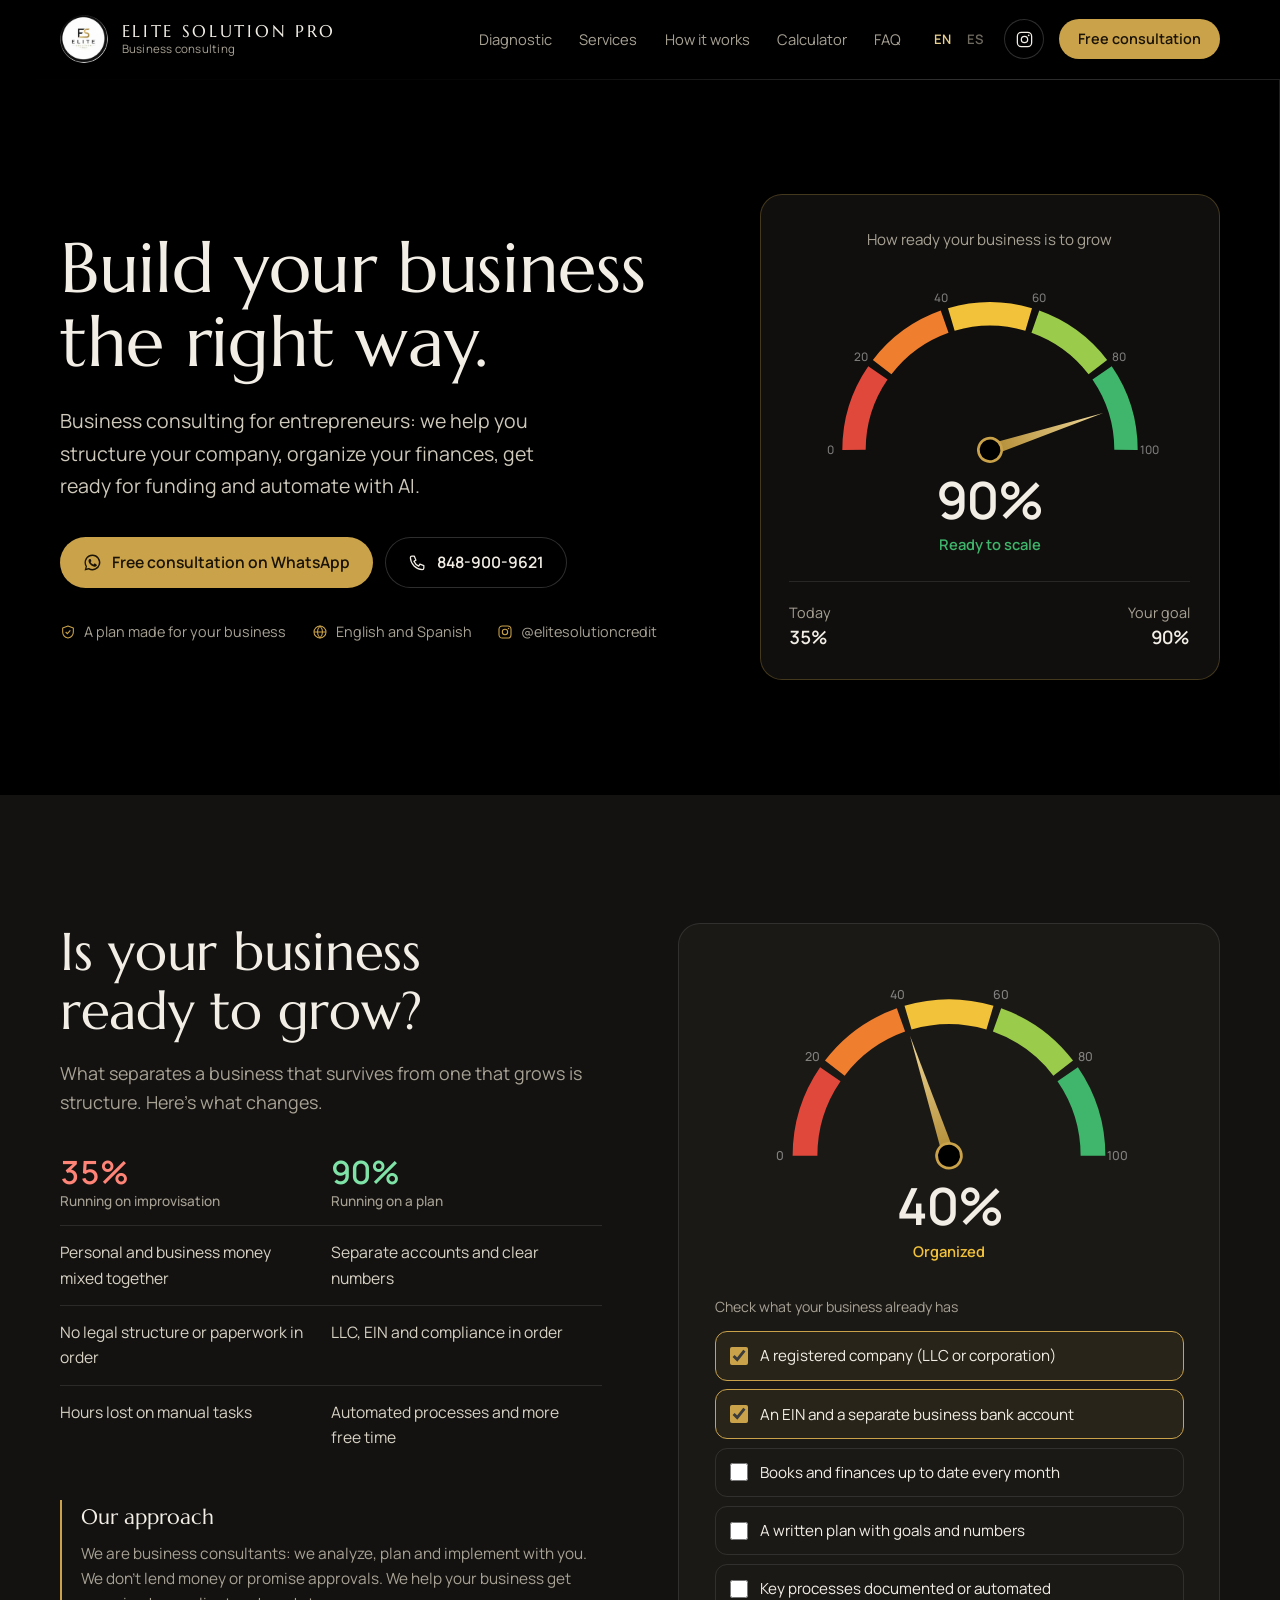
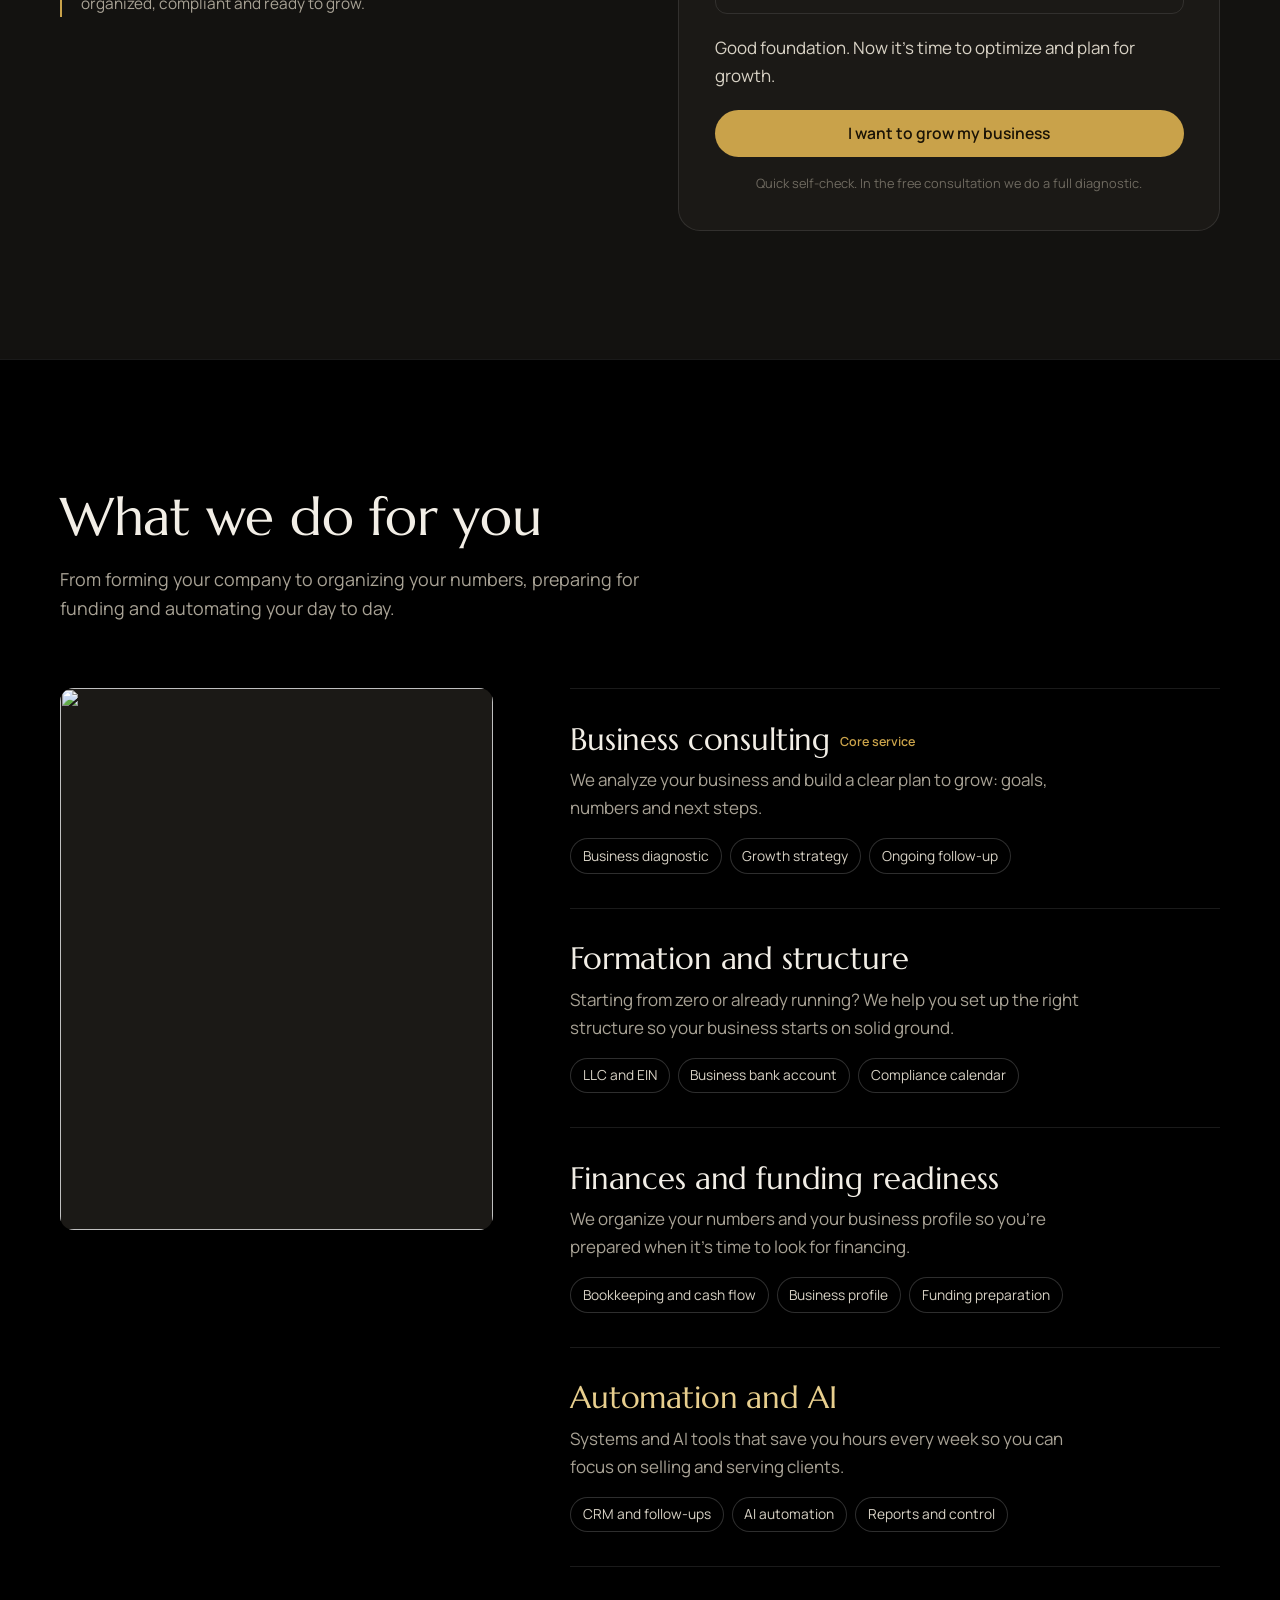
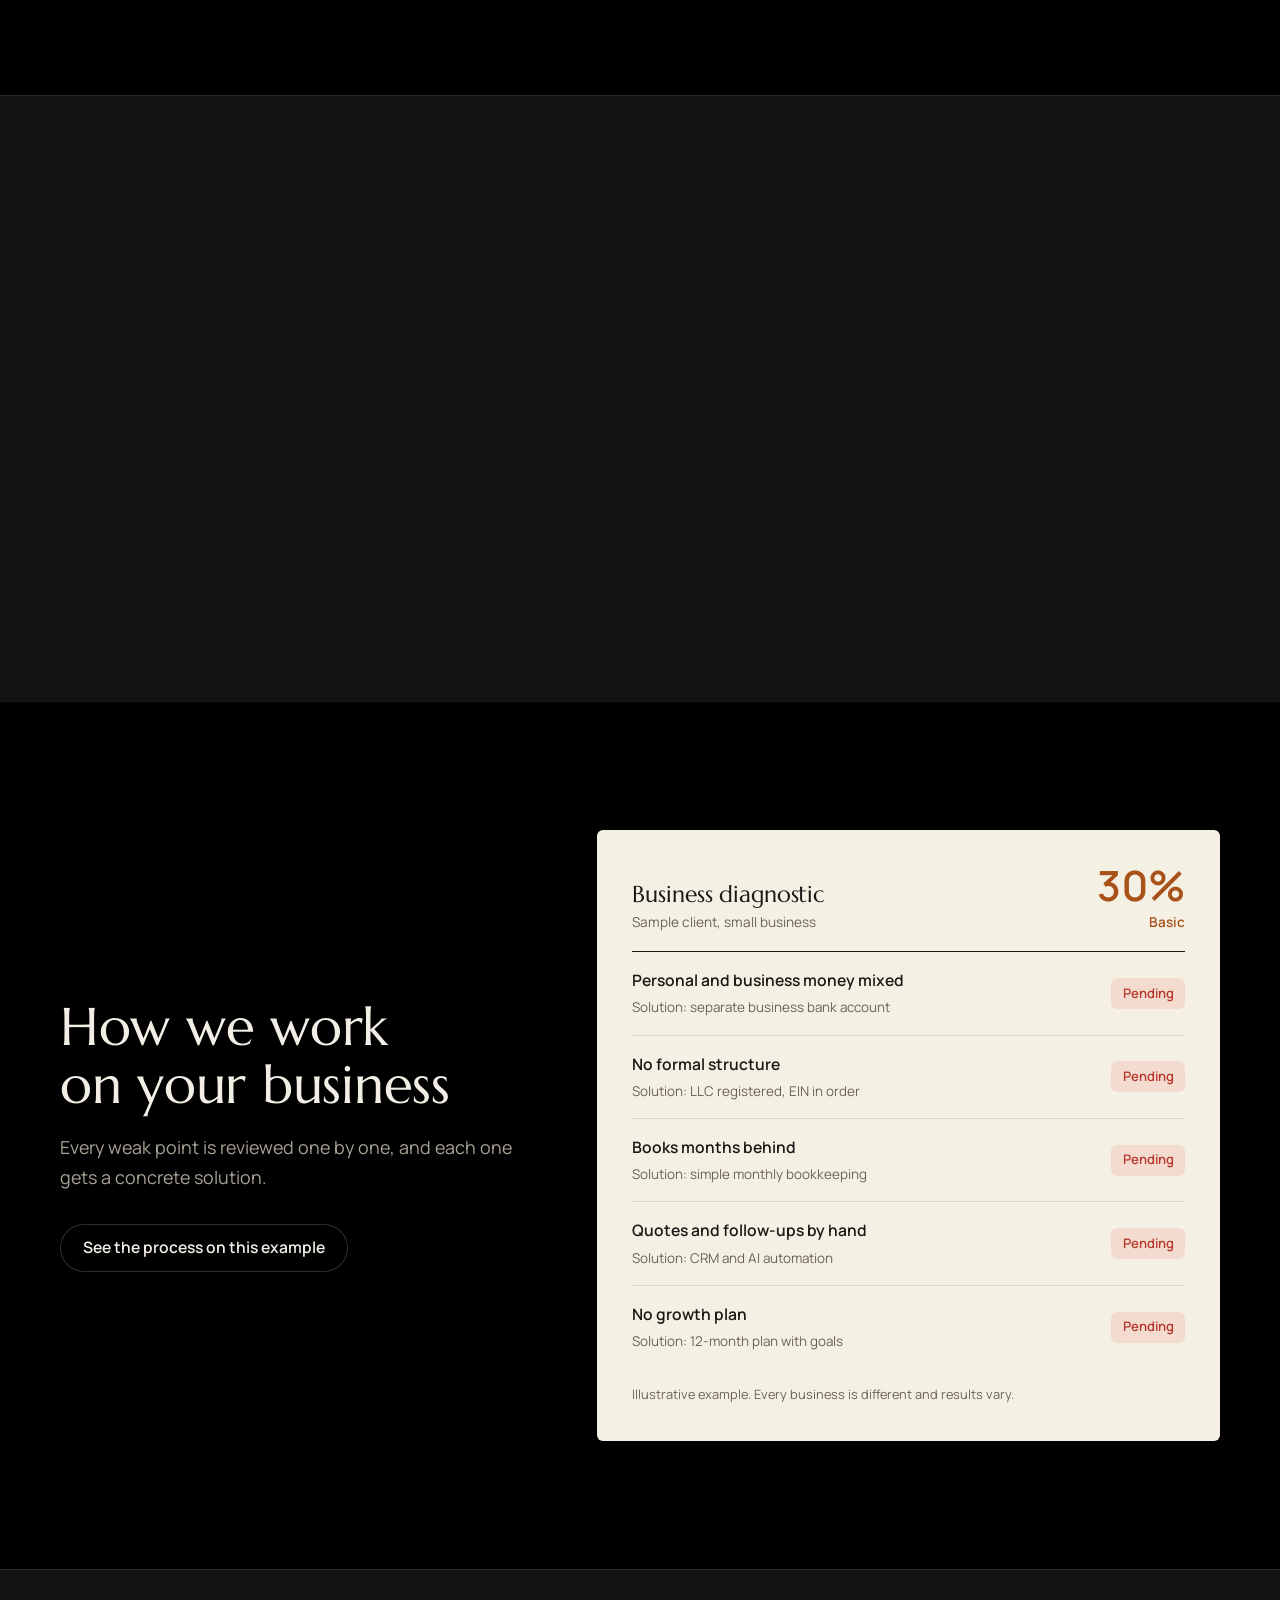
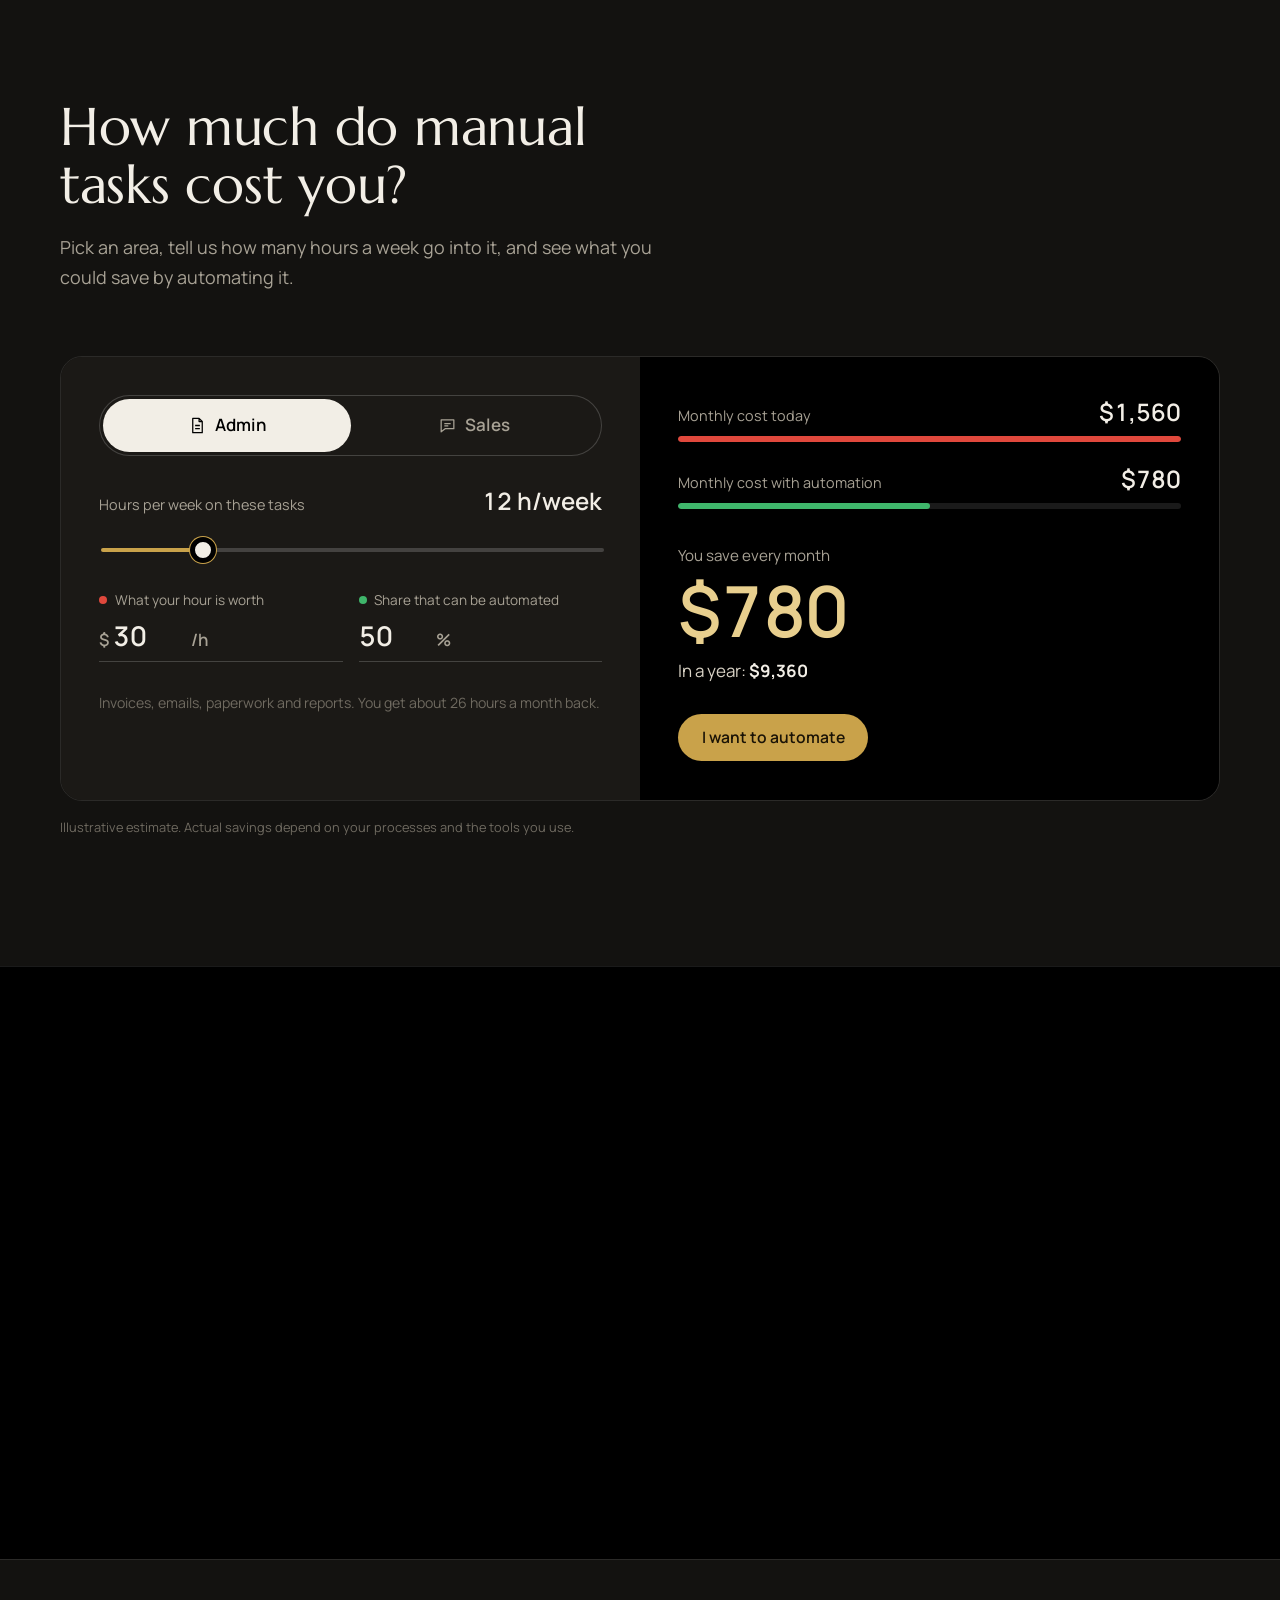
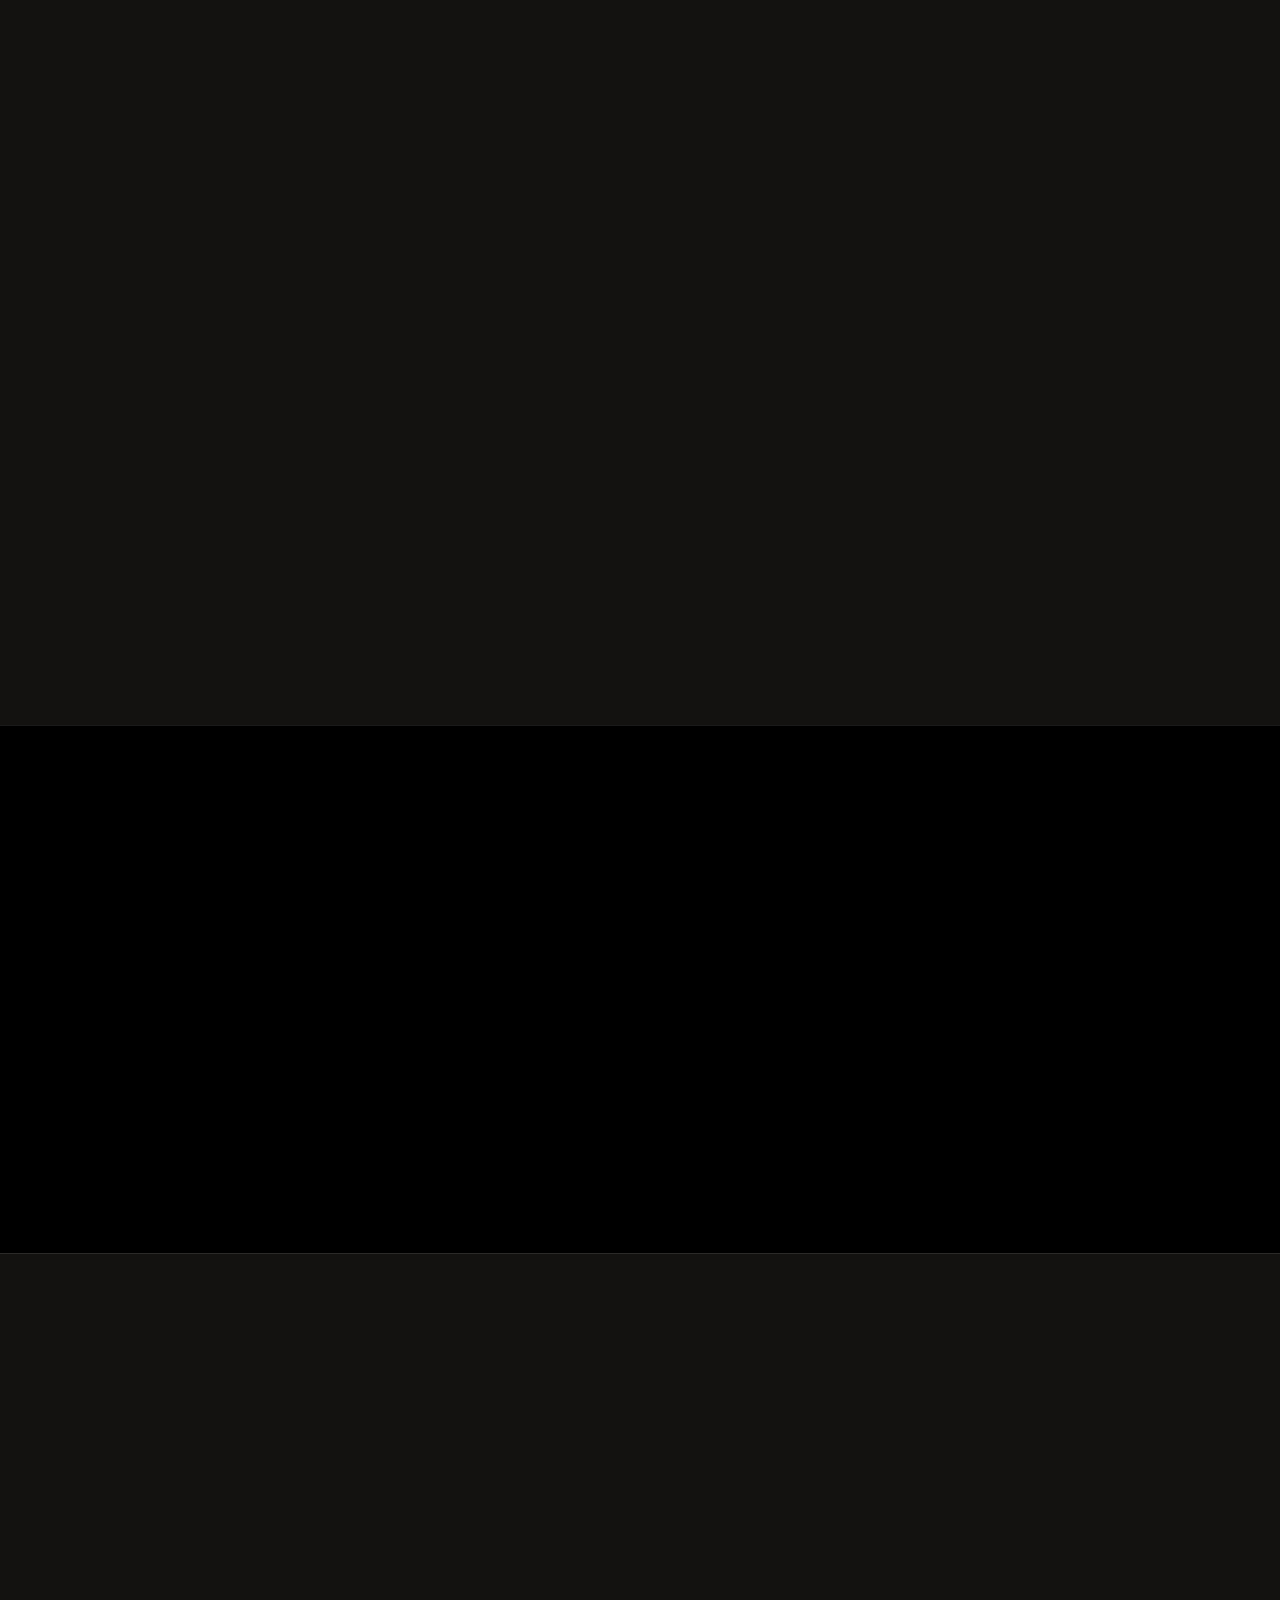
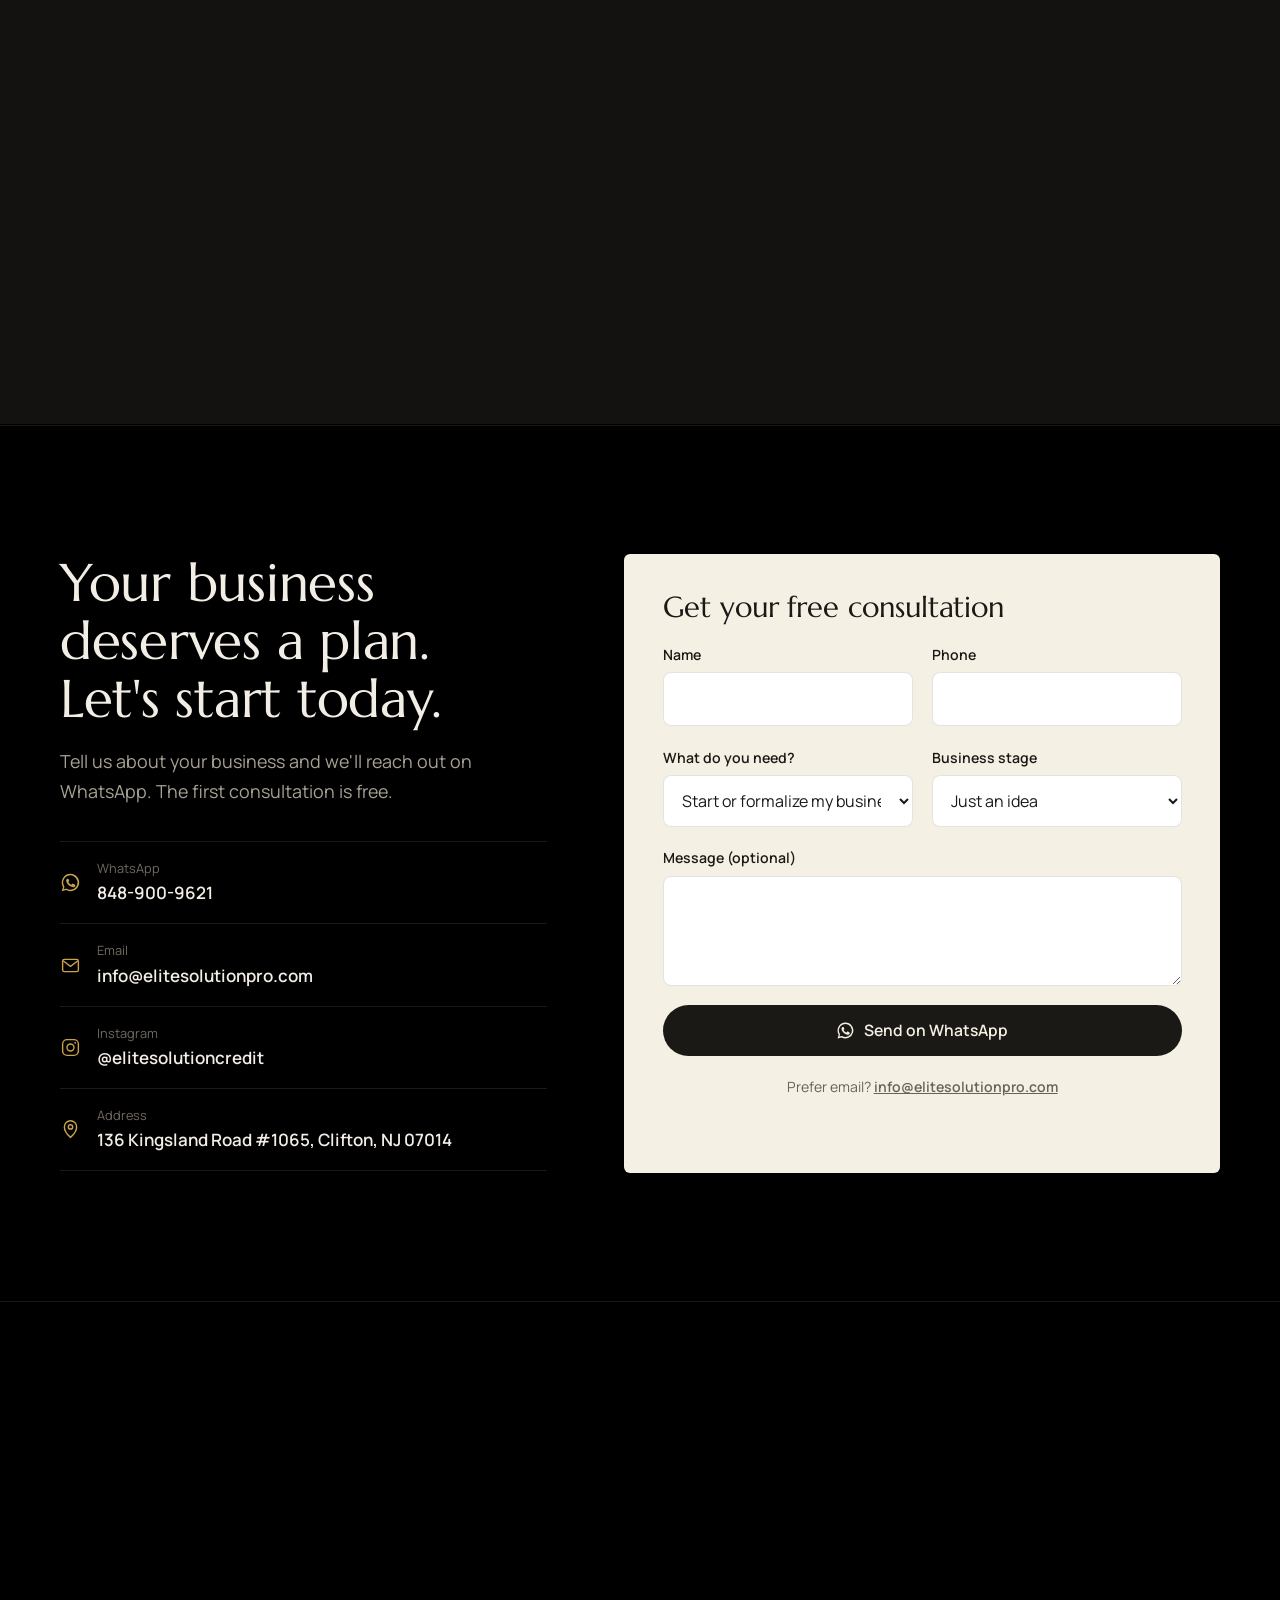
==== commit 1baf3546: "Separar HTML/CSS/JS y SEO a fondo sin cambios visuales - CSS a assets/css/styles.css y JS a assets/j" ====
--- a/index.html
+++ b/index.html
@@ -2,362 +2,52 @@
 <html lang="en"><head>
 <meta charset="utf-8">
 <meta name="viewport" content="width=device-width, initial-scale=1, viewport-fit=cover">
-<title>Elite Solution Pro | Business Consulting</title>
+<title>Business Consulting in Clifton, NJ | Elite Solution Pro</title>
 <meta name="description" content="Business consulting for entrepreneurs and small businesses: structure, finances, funding readiness and AI automation. Free consultation in English or Spanish. Elite Solution Pro LLC, Clifton, NJ.">
+<meta name="robots" content="index, follow, max-image-preview:large, max-snippet:-1, max-video-preview:-1">
+<link rel="canonical" href="https://www.elitesolutionpro.com/">
+<link rel="alternate" hreflang="en" href="https://www.elitesolutionpro.com/">
+<link rel="alternate" hreflang="es" href="https://www.elitesolutionpro.com/es">
+<link rel="alternate" hreflang="x-default" href="https://www.elitesolutionpro.com/">
+<meta name="author" content="Elite Solution Pro LLC">
+<meta name="application-name" content="Elite Solution Pro">
+<meta name="apple-mobile-web-app-title" content="Elite Solution Pro">
 <meta name="theme-color" content="#000000">
+<meta name="geo.region" content="US-NJ">
+<meta name="geo.placename" content="Clifton, New Jersey">
+<meta property="og:site_name" content="Elite Solution Pro">
 <meta property="og:title" content="Elite Solution Pro | Build your business the right way">
 <meta property="og:description" content="Business consulting: structure, finances, funding readiness and automation. Free consultation.">
 <meta property="og:type" content="website">
 <meta property="og:url" content="https://www.elitesolutionpro.com/">
+<meta property="og:locale" content="en_US">
+<meta property="og:locale:alternate" content="es_US">
 <meta property="og:image" content="https://images.unsplash.com/photo-1642447260162-8d52ac4348ad?auto=format&amp;fit=crop&amp;q=68&amp;w=1200&amp;h=630">
-<link rel="icon" type="image/png" href="favicon.png">
+<meta property="og:image:width" content="1200">
+<meta property="og:image:height" content="630">
+<meta property="og:image:alt" content="Elite Solution Pro, business consulting in Clifton, NJ">
+<meta name="twitter:card" content="summary_large_image">
+<meta name="twitter:title" content="Elite Solution Pro | Build your business the right way">
+<meta name="twitter:description" content="Business consulting: structure, finances, funding readiness and automation. Free consultation.">
+<meta name="twitter:image" content="https://images.unsplash.com/photo-1642447260162-8d52ac4348ad?auto=format&amp;fit=crop&amp;q=68&amp;w=1200&amp;h=630">
+<meta name="twitter:image:alt" content="Elite Solution Pro, business consulting in Clifton, NJ">
+<link rel="icon" type="image/png" sizes="64x64" href="/favicon.png">
+<link rel="apple-touch-icon" sizes="180x180" href="/apple-touch-icon.png">
+<link rel="manifest" href="/site.webmanifest">
 <link rel="preconnect" href="https://images.unsplash.com">
 <link rel="preconnect" href="https://fonts.googleapis.com">
 <link rel="preconnect" href="https://fonts.gstatic.com" crossorigin="">
 <link rel="preload" as="image" href="https://images.unsplash.com/photo-1642447260162-8d52ac4348ad?auto=format&amp;fit=crop&amp;q=68&amp;w=1600&amp;h=1000" imagesrcset="https://images.unsplash.com/photo-1642447260162-8d52ac4348ad?auto=format&amp;fit=crop&amp;q=68&amp;w=800&amp;h=500 800w, https://images.unsplash.com/photo-1642447260162-8d52ac4348ad?auto=format&amp;fit=crop&amp;q=68&amp;w=1200&amp;h=750 1200w, https://images.unsplash.com/photo-1642447260162-8d52ac4348ad?auto=format&amp;fit=crop&amp;q=68&amp;w=1600&amp;h=1000 1600w, https://images.unsplash.com/photo-1642447260162-8d52ac4348ad?auto=format&amp;fit=crop&amp;q=68&amp;w=2200&amp;h=1375 2200w" imagesizes="100vw" fetchpriority="high">
 <link rel="preload" as="style" href="https://fonts.googleapis.com/css2?family=Marcellus&amp;family=Manrope:wght@400..700&amp;display=swap" onload="this.onload=null;this.rel='stylesheet'">
 <noscript><link rel="stylesheet" href="https://fonts.googleapis.com/css2?family=Marcellus&amp;family=Manrope:wght@400..700&amp;display=swap"></noscript>
-<script type="application/ld+json">
-{"@context":"https://schema.org","@type":"ProfessionalService","name":"Elite Solution Pro LLC","url":"https://www.elitesolutionpro.com/","telephone":"+1-848-900-9621","email":"info@elitesolutionpro.com","address":{"@type":"PostalAddress","streetAddress":"136 Kingsland Road #1065","addressLocality":"Clifton","addressRegion":"NJ","postalCode":"07014","addressCountry":"US"},"areaServed":"US","availableLanguage":["English","Spanish"],"sameAs":["https://www.instagram.com/elitesolutioncredit/"],"description":"Business consulting: company formation and structure, financial organization, funding readiness and AI automation."}
-</script>
-<script type="application/ld+json">{"@context":"https://schema.org","@type":"FAQPage","mainEntity":[{"@type":"Question","name":"Is the consultation really free?","acceptedAnswer":{"@type":"Answer","text":"Yes. In the first consultation we review your business and explain your options, with no commitment."}},{"@type":"Question","name":"How long until I see results?","acceptedAnswer":{"@type":"Answer","text":"It depends on your business and your goals. After the diagnostic you get a plan with clear steps, priorities and realistic timing."}},{"@type":"Question","name":"Do you lend money or guarantee financing?","acceptedAnswer":{"@type":"Answer","text":"No. We are business consultants: we don't lend money and no one can guarantee approval from a lender. We help your business get organized and ready."}},{"@type":"Question","name":"Do you work outside New Jersey?","acceptedAnswer":{"@type":"Answer","text":"Yes. We serve clients across the United States by WhatsApp, video call and email."}},{"@type":"Question","name":"Can I be served in Spanish?","acceptedAnswer":{"@type":"Answer","text":"Of course. The whole process can be in Spanish or English, whichever you prefer."}},{"@type":"Question","name":"Is it only for big companies?","acceptedAnswer":{"@type":"Answer","text":"No. We work with people who are just starting, small businesses and companies that want to grow."}}]}</script>
-<style>
-@font-face{font-family:"Marcellus Fallback";src:local("Times New Roman"),local("Georgia");size-adjust:104%;ascent-override:92%;descent-override:26%}
-@font-face{font-family:"Manrope Fallback";src:local("Arial");size-adjust:104%;ascent-override:96%;descent-override:26%}
-:root{
-  --bg:#000;--raised:#131210;--raised-2:#1B1916;
-  --line:rgba(255,255,255,.1);--line-strong:rgba(255,255,255,.18);
-  --text:#F2EEE6;--muted:#A8A295;--faint:#6F6A60;
-  --gold:#C9A24A;--gold-hi:#E8CF8E;--gold-ink:#1A1306;
-  --paper:#F5F0E4;--paper-2:#EAE3D2;--ink:#1B1915;--ink-muted:#6A6355;--paper-line:rgba(27,25,21,.12);
-  --red:#E0483C;--orange:#F07E2F;--yellow:#F2C23A;--lime:#9BCB4A;--green:#3FB66B;
-  --serif:"Marcellus","Marcellus Fallback",Georgia,serif;
-  --sans:"Manrope","Manrope Fallback","Segoe UI",Arial,sans-serif;
-  --wrap:1160px;
-}
-*,*::before,*::after{box-sizing:border-box}
-html{scroll-behavior:smooth;scroll-padding-top:88px;-webkit-text-size-adjust:100%}
-@media (prefers-reduced-motion:reduce){html{scroll-behavior:auto}*{transition-duration:.01ms!important}}
-body{margin:0;background:var(--bg);color:var(--text);font-family:var(--sans);font-size:1.0625rem;line-height:1.65;-webkit-font-smoothing:antialiased;font-feature-settings:"tnum" 0}
-img,svg{max-width:100%;display:block}
-a{color:inherit}
-a[href^="tel"],a[href*="wa.me"]{white-space:nowrap}
-h1,h2,h3{font-family:var(--serif);font-weight:400;line-height:1.1;letter-spacing:-.005em;margin:0;text-wrap:balance}
-p{margin:0}
-.wrap{width:min(100% - 2.75rem,var(--wrap));margin-inline:auto}
-.sr-only{position:absolute;width:1px;height:1px;overflow:hidden;clip:rect(0 0 0 0);white-space:nowrap}
-.skip{position:absolute;left:-999px;top:0;z-index:100;background:var(--gold);color:var(--gold-ink);padding:.6rem 1rem;font-weight:700}
-.skip:focus{left:1rem;top:1rem}
-:focus-visible{outline:2px solid var(--gold-hi);outline-offset:3px;border-radius:4px}
-.num{font-variant-numeric:tabular-nums}
-
-/* buttons */
-.btn{display:inline-flex;align-items:center;justify-content:center;gap:.6rem;font:600 .98rem/1 var(--sans);text-decoration:none;border:0;cursor:pointer;padding:1rem 1.45rem;border-radius:999px;transition:background-color .2s,color .2s,box-shadow .2s;white-space:nowrap}
-.btn svg{width:19px;height:19px;flex:none}
-.btn-gold{background:var(--gold);color:var(--gold-ink)}
-.btn-gold:hover{background:#D9B560}
-.btn-line{background:transparent;color:var(--text);box-shadow:inset 0 0 0 1px var(--line-strong)}
-.btn-line:hover{box-shadow:inset 0 0 0 1px var(--gold)}
-.btn-ink{background:var(--ink);color:var(--paper)}
-.btn-ink:hover{background:#2E2B25}
-.btn-wrap{white-space:normal;text-align:center;line-height:1.3}
-
-/* header */
-.site-header{position:sticky;top:0;z-index:50;padding-top:env(safe-area-inset-top,0px);background:rgba(0,0,0,.78);backdrop-filter:blur(14px);-webkit-backdrop-filter:blur(14px);border-bottom:1px solid transparent;transition:border-color .3s}
-.site-header.scrolled{border-bottom-color:var(--line)}
-.header-inner{display:flex;align-items:center;gap:1.6rem;height:78px}
-.brand{display:flex;align-items:center;gap:.85rem;text-decoration:none;margin-right:auto}
-.brand img{width:48px;height:48px;border-radius:50%}
-.brand-text{font-family:var(--serif);font-size:1.05rem;letter-spacing:.16em;line-height:1.2;text-transform:uppercase}
-.brand-text small{display:block;font-family:var(--sans);font-size:.72rem;letter-spacing:.02em;text-transform:none;color:var(--muted)}
-.main-nav{display:flex;gap:1.7rem}
-.main-nav a{text-decoration:none;font-size:.92rem;color:var(--muted);transition:color .2s}
-.main-nav a:hover{color:var(--text)}
-.header-actions{display:flex;align-items:center;gap:.9rem}
-.lang{display:inline-flex;gap:.1rem}
-.lang button{border:0;background:transparent;font:600 .82rem var(--sans);padding:.35rem .45rem;cursor:pointer;color:var(--faint);border-radius:6px}
-.lang button[aria-pressed="true"]{color:var(--gold-hi)}
-.lang button:hover{color:var(--text)}
-.icon-btn{display:grid;place-items:center;width:40px;height:40px;border-radius:50%;color:var(--text);box-shadow:inset 0 0 0 1px var(--line-strong);transition:box-shadow .2s,color .2s}
-.icon-btn:hover{box-shadow:inset 0 0 0 1px var(--gold);color:var(--gold-hi)}
-.icon-btn svg{width:19px;height:19px}
-.header-cta{padding:.8rem 1.2rem;font-size:.9rem}
-.menu-btn{display:none;border:0;background:transparent;cursor:pointer;width:44px;height:44px;padding:11px}
-.menu-btn span{display:block;height:1.5px;background:var(--text);margin:6px 0}
-.mobile-nav{margin:0;top:calc(78px + env(safe-area-inset-top,0px));left:1rem;right:1rem;width:auto;border:1px solid var(--line);border-radius:16px;padding:.6rem;background:var(--raised);color:var(--text)}
-.mobile-nav a{display:block;padding:.95rem .7rem;text-decoration:none;font-family:var(--serif);font-size:1.25rem;border-bottom:1px solid var(--line)}
-.mobile-nav a:last-child{border-bottom:0;color:var(--gold-hi)}
-@media (max-width:1040px){.main-nav{display:none}.menu-btn{display:block}}
-@media (max-width:640px){.header-cta{display:none}.brand-text small{display:none}}
-@media (max-width:460px){.brand-text{display:none}.header-actions{gap:.5rem}}
-
-/* sections */
-.section{padding:clamp(5rem,10vw,8.5rem) 0}
-.section + .section{border-top:1px solid var(--line)}
-.alt{background:var(--raised)}
-.head{max-width:640px}
-.head h2{font-size:clamp(2.1rem,1.5rem + 2.4vw,3.3rem)}
-.head p{margin-top:1.2rem;color:var(--muted);font-size:1.12rem;max-width:56ch}
-.cv{content-visibility:auto;contain-intrinsic-size:auto 900px}
-
-/* hero */
-.hero{position:relative;isolation:isolate;overflow:hidden;padding:clamp(4rem,9vw,7.5rem) 0 clamp(4.5rem,9vw,7.5rem)}
-.hero-bg{position:absolute;inset:0;z-index:-2}
-.hero-bg img{width:100%;height:100%;object-fit:cover;object-position:70% 50%;opacity:.42;filter:saturate(.8)}
-.hero::before{content:"";position:absolute;inset:0;z-index:-1;background:linear-gradient(90deg,#000 0%,rgba(0,0,0,.92) 38%,rgba(0,0,0,.4) 75%,rgba(0,0,0,.6) 100%),linear-gradient(0deg,#000 0%,transparent 35%)}
-.hero-grid{display:grid;grid-template-columns:1.15fr .85fr;gap:clamp(2.5rem,6vw,5rem);align-items:center}
-.hero h1{font-size:clamp(2.5rem,1.5rem + 3.8vw,4.4rem);line-height:1.06;max-width:16ch}
-.hero-lead{margin-top:1.6rem;font-size:clamp(1.08rem,1rem + .3vw,1.22rem);color:#CFC9BC;max-width:40ch}
-.hero-actions{display:flex;flex-wrap:wrap;gap:.75rem;margin-top:2.2rem}
-.hero-proof{display:flex;flex-wrap:wrap;gap:.5rem 1.6rem;margin-top:2rem;font-size:.9rem;color:var(--muted)}
-.hero-proof span,.hero-proof a{display:inline-flex;align-items:center;gap:.5rem;text-decoration:none}
-.hero-proof a:hover{color:var(--text)}
-.hero-proof svg{width:16px;height:16px;color:var(--gold)}
-
-.gauge-card{background:rgba(19,18,16,.86);backdrop-filter:blur(10px);-webkit-backdrop-filter:blur(10px);border:1px solid rgba(201,162,74,.28);border-radius:22px;padding:2rem 1.8rem 1.8rem}
-.gauge-title{font-size:.95rem;color:var(--muted);text-align:center}
-.gauge{position:relative;margin:.8rem auto 0;max-width:340px}
-.gauge svg{width:100%;height:auto;overflow:visible}
-.gauge .arcs path{fill:none;stroke-width:22;stroke-linecap:butt}
-.gauge .ticks text{font:500 11px var(--sans);fill:rgba(255,255,255,.45);text-anchor:middle}
-.needle{transform-origin:160px 160px;transition:transform 1.3s cubic-bezier(.3,1.2,.5,1)}
-.gauge-read{text-align:center;margin-top:.3rem}
-.gauge-num{font:600 3.2rem/1 var(--sans);font-variant-numeric:tabular-nums;letter-spacing:-.02em}
-.gauge-tier{display:block;margin-top:.45rem;font-size:.92rem;font-weight:600;transition:color .4s}
-.gauge-foot{margin-top:1.5rem;padding-top:1.2rem;border-top:1px solid var(--line);display:flex;justify-content:space-between;gap:1rem;font-size:.9rem;color:var(--muted)}
-.gauge-foot b{display:block;font:600 1.15rem var(--sans);color:var(--text);font-variant-numeric:tabular-nums}
-@media (max-width:920px){.hero-grid{grid-template-columns:1fr}.gauge-card{max-width:460px}}
-
-/* score */
-.score-grid{display:grid;grid-template-columns:1fr 1fr;gap:clamp(2.5rem,6vw,5rem);align-items:start}
-.compare{width:100%;border-collapse:collapse;margin-top:2.4rem;font-size:.98rem}
-.compare th{font:600 2rem/1 var(--sans);font-variant-numeric:tabular-nums;text-align:left;padding:0 0 1rem;width:50%}
-.compare th.bad{color:#FF8478}.compare th.good{color:#7FE3A7}
-.compare th small{display:block;font-size:.85rem;font-weight:500;color:var(--muted);margin-top:.45rem}
-.compare td{padding:.85rem 1rem .85rem 0;border-top:1px solid var(--line);color:#D8D2C5;vertical-align:top}
-.law{margin-top:2.2rem;padding-left:1.2rem;border-left:2px solid var(--gold)}
-.law strong{display:block;font-family:var(--serif);font-weight:400;font-size:1.3rem}
-.law p{margin-top:.4rem;color:var(--muted);font-size:.96rem}
-.sim{background:var(--raised-2);border:1px solid var(--line);border-radius:22px;padding:clamp(1.6rem,3vw,2.2rem)}
-.sim .gauge{max-width:360px;margin-top:0}
-.range-wrap{margin-top:2.2rem}
-.range-wrap label{display:flex;justify-content:space-between;font-size:.88rem;color:var(--muted);margin-bottom:.8rem}
-input[type=range]{-webkit-appearance:none;appearance:none;width:100%;height:6px;border-radius:999px;background:linear-gradient(90deg,var(--red) 0 20%,var(--orange) 20% 40%,var(--yellow) 40% 60%,var(--lime) 60% 80%,var(--green) 80% 100%);cursor:pointer}
-input[type=range]::-webkit-slider-thumb{-webkit-appearance:none;width:26px;height:26px;border-radius:50%;background:var(--text);border:5px solid var(--bg);box-shadow:0 0 0 1px var(--gold)}
-input[type=range]::-moz-range-thumb{width:18px;height:18px;border-radius:50%;background:var(--text);border:5px solid var(--bg);box-shadow:0 0 0 1px var(--gold)}
-.checks{margin:2rem 0 0;border:0;padding:0;display:grid;gap:.55rem;min-width:0}
-.checks legend{font-size:.88rem;color:var(--muted);margin-bottom:.8rem;padding:0}
-.checks label{display:flex;gap:.75rem;align-items:center;padding:.7rem .9rem;border:1px solid var(--line);border-radius:12px;cursor:pointer;font-size:.95rem;transition:border-color .2s,background-color .2s}
-.checks label:has(input:checked){border-color:var(--gold);background:rgba(201,162,74,.08)}
-.checks input{width:18px;height:18px;accent-color:#C9A24A;flex:none;margin:0}
-.sim-text{margin-top:1.3rem;min-height:3.3em;color:#D8D2C5}
-.sim .btn{width:100%;margin-top:1.2rem}
-.note{font-size:.8rem;color:var(--faint);margin-top:1rem}
-.sim .note{text-align:center}
-@media (max-width:920px){.score-grid{grid-template-columns:1fr}}
-
-/* services */
-.svc-layout{display:grid;grid-template-columns:minmax(0,.8fr) minmax(0,1.2fr);gap:clamp(2.5rem,6vw,5rem);align-items:start;margin-top:clamp(3rem,6vw,4rem)}
-.svc-media{margin:0;position:sticky;top:110px;aspect-ratio:4/5;border-radius:14px;overflow:hidden;background:var(--raised-2)}
-.svc-media img{position:absolute;inset:0;width:100%;height:100%;object-fit:cover;opacity:0;transition:opacity .7s ease;filter:saturate(.85)}
-.svc-media img.on{opacity:1}
-.svc-list{border-top:1px solid var(--line)}
-.svc{padding:2.1rem 0;border-bottom:1px solid var(--line)}
-.svc h3{font-size:clamp(1.55rem,1.3rem + .8vw,1.95rem);color:var(--text);transition:color .3s}
-.svc.active h3{color:var(--gold-hi)}
-.svc-main{display:inline-block;margin-left:.6rem;font:600 .78rem var(--sans);color:var(--gold);vertical-align:middle;letter-spacing:0}
-.svc p{margin-top:.6rem;color:var(--muted);max-width:52ch}
-.svc ul{list-style:none;margin:1rem 0 0;padding:0;display:flex;flex-wrap:wrap;gap:.5rem}
-.svc li{font-size:.86rem;padding:.4rem .8rem;border-radius:999px;box-shadow:inset 0 0 0 1px var(--line-strong);color:#D8D2C5}
-.svc-thumb{display:none}
-@media (max-width:920px){
-  .svc-layout{grid-template-columns:1fr}.svc-media{display:none}
-  .svc-thumb{display:block;width:100%;height:auto;aspect-ratio:16/10;object-fit:cover;border-radius:12px;margin-bottom:1.2rem;background:var(--raised-2)}
-}
-
-/* steps */
-.steps{list-style:none;margin:clamp(3rem,6vw,4rem) 0 0;padding:0;display:grid;grid-template-columns:repeat(4,1fr);gap:2rem}
-.step{border-top:1px solid var(--line-strong);padding-top:1.4rem}
-.step-num{font:600 .95rem var(--sans);color:var(--gold);font-variant-numeric:tabular-nums}
-.step h3{font-size:1.45rem;margin-top:.9rem}
-.step p{margin-top:.6rem;color:var(--muted);font-size:.97rem}
-@media (max-width:920px){.steps{grid-template-columns:1fr 1fr;gap:2.4rem 2rem}}
-@media (max-width:540px){.steps{grid-template-columns:1fr}}
-
-/* report */
-.report-grid{display:grid;grid-template-columns:.85fr 1.15fr;gap:clamp(2.5rem,6vw,5rem);align-items:center}
-.report-grid .btn{margin-top:2rem}
-.paper{background:var(--paper);color:var(--ink);border-radius:6px;padding:clamp(1.4rem,3vw,2.2rem);box-shadow:0 30px 80px -40px rgba(0,0,0,.9)}
-.paper-head{display:flex;justify-content:space-between;align-items:flex-end;gap:1rem;padding-bottom:1.1rem;border-bottom:1.5px solid var(--ink)}
-.paper-head h3{font-size:1.45rem}
-.paper-head small{display:block;margin-top:.3rem;font-size:.85rem;color:var(--ink-muted)}
-.paper-score{text-align:right}
-.paper-score strong{display:block;font:600 2.6rem/1 var(--sans);font-variant-numeric:tabular-nums;transition:color .5s}
-.paper-score small{font-weight:600}
-.rows{list-style:none;margin:0;padding:0}
-.rows li{display:grid;grid-template-columns:1fr auto;gap:.15rem 1rem;align-items:center;padding:1rem 0;border-bottom:1px solid var(--paper-line)}
-.rows li:last-child{border-bottom:0}
-.rows b{font-weight:600;font-size:.98rem}
-.rows small{grid-column:1;color:var(--ink-muted);font-size:.84rem}
-.status{grid-row:1/3;grid-column:2;font-size:.82rem;font-weight:600;padding:.3rem .7rem;border-radius:6px;white-space:nowrap;transition:background-color .4s,color .4s}
-.status.neg{background:rgba(224,72,60,.12);color:#B8382D}
-.status.dis{background:rgba(240,126,47,.14);color:#A8521A}
-.status.ok{background:rgba(63,182,107,.15);color:#237A45}
-.status.prog{background:rgba(201,162,74,.2);color:#7D5E16}
-.paper .note{color:var(--ink-muted)}
-@media (max-width:920px){.report-grid{grid-template-columns:1fr}}
-
-/* calculator */
-.calc{display:grid;grid-template-columns:1fr 1fr;margin-top:clamp(3rem,6vw,4rem);border:1px solid var(--line);border-radius:22px;overflow:hidden}
-.calc-in{padding:clamp(1.6rem,3vw,2.4rem);display:grid;gap:1.8rem;align-content:start;background:var(--raised-2)}
-.seg{display:grid;grid-template-columns:1fr 1fr;padding:4px;border-radius:999px;box-shadow:inset 0 0 0 1px var(--line-strong)}
-.seg input{position:absolute;opacity:0;pointer-events:none}
-.seg label{display:flex;justify-content:center;align-items:center;gap:.5rem;padding:.75rem;border-radius:999px;font-weight:600;cursor:pointer;color:var(--muted);transition:background-color .25s,color .25s}
-.seg label svg{width:19px;height:19px}
-.seg input:checked + label{background:var(--text);color:var(--bg)}
-.seg input:focus-visible + label{outline:2px solid var(--gold-hi);outline-offset:2px}
-.c-field label{display:flex;justify-content:space-between;align-items:baseline;font-size:.9rem;color:var(--muted);margin-bottom:.9rem}
-.c-field output{font:600 1.5rem var(--sans);color:var(--text);font-variant-numeric:tabular-nums}
-.c-field input[type=range]{background:linear-gradient(90deg,var(--gold) 0 var(--p,50%),var(--line-strong) var(--p,50%) 100%);height:4px}
-.rates{display:grid;grid-template-columns:1fr 1fr;gap:1rem}
-.rate label{display:block;font-size:.85rem;color:var(--muted)}
-.rate div{display:flex;align-items:baseline;gap:.2rem;margin-top:.4rem;padding-bottom:.4rem;border-bottom:1px solid var(--line-strong)}
-.rate:focus-within div{border-bottom-color:var(--gold)}
-.rate input{width:4.4ch;border:0;background:transparent;font:600 1.7rem var(--sans);color:var(--text);padding:0;font-variant-numeric:tabular-nums}
-.rate input:focus{outline:0}
-.rate span{font-weight:600;color:var(--muted)}
-.rate.low label::before,.rate.high label::before{content:"";display:inline-block;width:8px;height:8px;border-radius:50%;margin-right:.45rem;vertical-align:1px}
-.rate.low label::before{background:var(--red)}.rate.high label::before{background:var(--green)}
-.calc-term{font-size:.88rem;color:var(--faint)}
-.calc-out{padding:clamp(1.6rem,3vw,2.4rem);display:flex;flex-direction:column;background:var(--bg)}
-.pay{display:grid;gap:1.2rem}
-.pay-row{display:grid;grid-template-columns:1fr auto;gap:.5rem 1rem;align-items:baseline}
-.pay-row small{font-size:.9rem;color:var(--muted)}
-.pay-row strong{font:600 1.5rem var(--sans);font-variant-numeric:tabular-nums}
-.bar{grid-column:1/-1;height:6px;border-radius:999px;background:var(--line);overflow:hidden}
-.bar i{display:block;height:100%;border-radius:inherit;transition:width .5s cubic-bezier(.2,.8,.2,1)}
-.pay-row.low .bar i{background:var(--red)}.pay-row.high .bar i{background:var(--green)}
-.save{margin-top:auto;padding-top:2rem}
-.save small{font-size:.95rem;color:var(--muted)}
-.save-big{font:600 clamp(3rem,2.2rem + 3vw,4.4rem)/1 var(--sans);color:var(--gold-hi);margin-top:.4rem;letter-spacing:-.02em;font-variant-numeric:tabular-nums}
-.save-total{margin-top:.7rem;color:#D8D2C5}
-.save-total b{color:var(--text);font-variant-numeric:tabular-nums}
-.calc-out .btn{margin-top:1.8rem;align-self:flex-start}
-@media (max-width:900px){.calc{grid-template-columns:1fr}}
-
-/* liberty */
-.liberty{position:relative;isolation:isolate;overflow:hidden}
-.liberty-img{position:absolute;top:0;right:0;bottom:0;width:min(50%,640px);z-index:-1}
-.liberty-img img{width:100%;height:100%;object-fit:cover;object-position:40% 20%;filter:grayscale(1) contrast(1.15) brightness(.8)}
-.liberty-img::after{content:"";position:absolute;inset:0;background:linear-gradient(90deg,#000 0%,rgba(0,0,0,.4) 50%,rgba(0,0,0,.15) 100%)}
-.liberty .head h2{font-size:clamp(2.4rem,1.6rem + 3.2vw,4rem)}
-.liberty .btn{margin-top:2.2rem}
-@media (max-width:820px){.liberty-img{width:100%;opacity:.4}.liberty-img::after{background:linear-gradient(0deg,#000 15%,rgba(0,0,0,.5))}}
-
-/* tips */
-.tips{display:grid;grid-template-columns:repeat(4,1fr);gap:2rem;margin-top:clamp(3rem,6vw,4rem)}
-.tip{border-top:1px solid var(--line-strong);padding-top:1.4rem;display:flex;flex-direction:column}
-.tip h3{font-size:1.4rem}
-.tip p{margin-top:.7rem;color:var(--muted);font-size:.96rem;flex:1}
-.ig-row{display:flex;flex-wrap:wrap;align-items:center;justify-content:space-between;gap:1.2rem;margin-top:clamp(3rem,6vw,4rem);padding-top:2rem;border-top:1px solid var(--line)}
-.ig-row div{display:flex;align-items:center;gap:1rem}
-.ig-row img{width:52px;height:52px;border-radius:50%}
-.ig-row strong{display:block;font-weight:600}
-.ig-row small{color:var(--muted);font-size:.9rem}
-@media (max-width:1000px){.tips{grid-template-columns:1fr 1fr}}
-@media (max-width:540px){.tips{grid-template-columns:1fr}}
-
-/* quotes */
-.quotes{display:grid;grid-template-columns:repeat(3,1fr);gap:2.5rem;margin-top:clamp(3rem,6vw,4rem)}
-.quote{margin:0;display:flex;flex-direction:column;justify-content:space-between;gap:1.6rem}
-.quote blockquote{margin:0;font-family:var(--serif);font-size:1.45rem;line-height:1.35}
-.quote figcaption{font-size:.92rem;color:var(--muted)}
-.quote figcaption b{display:block;color:var(--text);font-weight:600}
-.stars{color:var(--gold);letter-spacing:.2em;font-size:.85rem;margin-bottom:.9rem}
-@media (max-width:900px){.quotes{grid-template-columns:1fr}}
-
-/* faq */
-.faq-grid{display:grid;grid-template-columns:.8fr 1.2fr;gap:clamp(2.5rem,6vw,5rem);align-items:start}
-.faq-grid .head p a{color:var(--gold-hi)}
-.faq-list{border-top:1px solid var(--line-strong)}
-.faq-list details{border-bottom:1px solid var(--line)}
-.faq-list summary{list-style:none;cursor:pointer;display:flex;justify-content:space-between;align-items:center;gap:1.5rem;padding:1.35rem 0;font-family:var(--serif);font-size:1.3rem;line-height:1.3}
-.faq-list summary::-webkit-details-marker{display:none}
-.pm{width:28px;height:28px;flex:none;position:relative;border-radius:50%;box-shadow:inset 0 0 0 1px var(--line-strong)}
-.pm::before,.pm::after{content:"";position:absolute;left:50%;top:50%;width:11px;height:1.5px;background:var(--text);transform:translate(-50%,-50%)}
-.pm::after{transform:translate(-50%,-50%) rotate(90deg);transition:transform .3s}
-details[open] .pm::after{transform:translate(-50%,-50%) rotate(0)}
-details[open] summary{color:var(--gold-hi)}
-.faq-list details p{padding:0 3rem 1.5rem 0;color:var(--muted);max-width:62ch}
-@media (max-width:860px){.faq-grid{grid-template-columns:1fr}}
-
-/* contact */
-.contact-grid{display:grid;grid-template-columns:.9fr 1.1fr;gap:clamp(2.5rem,6vw,5rem);align-items:start}
-.direct{margin-top:2.2rem;display:grid;border-top:1px solid var(--line)}
-.direct a,.direct div{display:flex;gap:1rem;align-items:center;padding:1rem 0;border-bottom:1px solid var(--line);text-decoration:none}
-.direct a:hover strong{color:var(--gold-hi)}
-.direct svg{width:21px;height:21px;color:var(--gold);flex:none}
-.direct small{display:block;color:var(--faint);font-size:.8rem}
-.direct strong{font-weight:600;transition:color .2s}
-.form{background:var(--paper);color:var(--ink);border-radius:6px;padding:clamp(1.6rem,3vw,2.4rem);display:grid;grid-template-columns:1fr 1fr;gap:1.2rem}
-.form h3{grid-column:1/-1;font-size:1.8rem}
-.field{display:grid;gap:.4rem}
-.field.full{grid-column:1/-1}
-.field label{font-weight:600;font-size:.88rem}
-.field input,.field select,.field textarea{font:inherit;font-size:1rem;color:var(--ink);background:#fff;border:1px solid var(--paper-line);border-radius:8px;padding:.8rem .9rem;width:100%;transition:border-color .2s,box-shadow .2s}
-.field textarea{min-height:110px;resize:vertical}
-.field input:focus,.field select:focus,.field textarea:focus{outline:0;border-color:#8F7230;box-shadow:0 0 0 3px rgba(201,162,74,.25)}
-.form .btn{grid-column:1/-1}
-.form-alt{grid-column:1/-1;text-align:center;font-size:.88rem;color:var(--ink-muted)}
-.form-alt a{font-weight:600}
-.form-status{grid-column:1/-1;font-size:.9rem;color:#9A2F24;min-height:1.2em;text-align:center}
-@media (max-width:900px){.contact-grid{grid-template-columns:1fr}}
-@media (max-width:520px){.form{grid-template-columns:1fr}}
-
-/* footer */
-.site-footer{border-top:1px solid var(--line);padding:3.5rem 0 calc(2.4rem + env(safe-area-inset-bottom,0px));font-size:.9rem;color:var(--muted)}
-.footer-grid{display:grid;grid-template-columns:1.4fr 1fr 1fr;gap:2.4rem}
-.footer-brand{display:inline-flex;gap:1rem;align-items:center;text-decoration:none}
-.footer-brand img{width:60px;height:60px;border-radius:50%}
-.footer-brand strong{display:block;font-family:var(--serif);font-weight:400;font-size:1.05rem;letter-spacing:.14em;text-transform:uppercase;color:var(--text)}
-.footer-tag{margin-top:1.2rem;font-family:var(--serif);font-size:1.2rem;color:var(--text)}
-.social{display:flex;gap:.6rem;margin-top:1.3rem}
-.site-footer h4{font-family:var(--serif);font-weight:400;font-size:1.05rem;color:var(--text);margin:0 0 .9rem}
-.site-footer a{text-decoration:none}
-.site-footer a:hover{color:var(--text)}
-.footer-links{display:grid;gap:.5rem}
-.disclaimer{margin-top:2.4rem;font-size:.8rem;color:var(--faint);max-width:90ch}
-.footer-bottom{margin-top:1.4rem;padding-top:1.4rem;border-top:1px solid var(--line);display:flex;flex-wrap:wrap;justify-content:space-between;gap:1rem;font-size:.82rem;color:var(--faint)}
-@media (max-width:820px){.footer-grid{grid-template-columns:1fr}}
-
-/* contact shortcuts */
-.wa-float{position:fixed;right:24px;bottom:24px;z-index:45;width:58px;height:58px;border-radius:50%;display:grid;place-items:center;background:#25D366;color:#fff;box-shadow:0 12px 30px -12px rgba(0,0,0,.8);opacity:0;transform:translateY(12px);pointer-events:none;transition:opacity .3s,transform .3s}
-.wa-float.show{opacity:1;transform:none;pointer-events:auto}
-.wa-float svg{width:30px;height:30px}
-.action-bar{display:none}
-@media (max-width:640px){
-  .wa-float{display:none}
-  .action-bar{display:grid;grid-template-columns:1fr 1.4fr;gap:.6rem;position:fixed;left:0;right:0;bottom:0;z-index:40;padding:.7rem .9rem calc(.7rem + env(safe-area-inset-bottom,0px));background:rgba(0,0,0,.9);backdrop-filter:blur(12px);-webkit-backdrop-filter:blur(12px);border-top:1px solid var(--line);transform:translateY(110%);transition:transform .35s}
-  .action-bar.show{transform:none}
-  .action-bar .btn{padding:.85rem 1rem}
-  .site-footer{padding-bottom:calc(6.5rem + env(safe-area-inset-bottom,0px))}
-}
-
-/* the one load moment: copy settles, needle sweeps (JS) */
-@media (prefers-reduced-motion:no-preference){
-  .hero-copy > *{animation:rise .9s cubic-bezier(.2,.8,.2,1) both}
-  .hero-copy > :nth-child(2){animation-delay:.1s}
-  .hero-copy > :nth-child(3){animation-delay:.2s}
-  .hero-copy > :nth-child(4){animation-delay:.28s}
-  .gauge-card{animation:rise 1s .25s cubic-bezier(.2,.8,.2,1) both}
-}
-@keyframes rise{from{opacity:0;transform:translateY(16px)}}
-</style>
+<link rel="stylesheet" href="/assets/css/styles.css?v=1">
+<script src="/assets/js/main.js?v=1" defer></script>
+<script type="application/ld+json" id="schema">{"@context":"https://schema.org","@graph":[{"@type":"ProfessionalService","@id":"https://www.elitesolutionpro.com/#business","name":"Elite Solution Pro LLC","alternateName":"Elite Solution Pro","url":"https://www.elitesolutionpro.com/","logo":{"@type":"ImageObject","url":"https://www.elitesolutionpro.com/logo.webp","width":128,"height":128},"image":"https://images.unsplash.com/photo-1642447260162-8d52ac4348ad?auto=format&fit=crop&q=68&w=1200&h=630","description":"Business consulting: company formation and structure, financial organization, funding readiness and AI automation.","slogan":"Your business, built the right way.","telephone":"+1-848-900-9621","email":"info@elitesolutionpro.com","address":{"@type":"PostalAddress","streetAddress":"136 Kingsland Road #1065","addressLocality":"Clifton","addressRegion":"NJ","postalCode":"07014","addressCountry":"US"},"areaServed":[{"@type":"State","name":"New Jersey"},{"@type":"Country","name":"United States"}],"availableLanguage":["English","Spanish"],"contactPoint":{"@type":"ContactPoint","telephone":"+1-848-900-9621","email":"info@elitesolutionpro.com","contactType":"customer service","areaServed":"US","availableLanguage":["English","Spanish"]},"sameAs":["https://www.instagram.com/elitesolutioncredit/"],"knowsAbout":["Business consulting","Small business consulting","LLC formation","EIN registration","Business bank accounts","Bookkeeping","Cash flow management","Funding readiness","Business automation","AI automation","CRM"],"hasOfferCatalog":{"@type":"OfferCatalog","name":"Business consulting services","itemListElement":[{"@type":"Offer","itemOffered":{"@type":"Service","name":"Business consulting","description":"We analyze your business and build a clear plan to grow: goals, numbers and next steps.","serviceType":"Business diagnostic, Growth strategy, Ongoing follow-up","provider":{"@id":"https://www.elitesolutionpro.com/#business"},"areaServed":{"@type":"Country","name":"United States"}}},{"@type":"Offer","itemOffered":{"@type":"Service","name":"Formation and structure","description":"Starting from zero or already running? We help you set up the right structure so your business starts on solid ground.","serviceType":"LLC and EIN, Business bank account, Compliance calendar","provider":{"@id":"https://www.elitesolutionpro.com/#business"},"areaServed":{"@type":"Country","name":"United States"}}},{"@type":"Offer","itemOffered":{"@type":"Service","name":"Finances and funding readiness","description":"We organize your numbers and your business profile so you're prepared when it's time to look for financing.","serviceType":"Bookkeeping and cash flow, Business profile, Funding preparation","provider":{"@id":"https://www.elitesolutionpro.com/#business"},"areaServed":{"@type":"Country","name":"United States"}}},{"@type":"Offer","itemOffered":{"@type":"Service","name":"Automation and AI","description":"Systems and AI tools that save you hours every week so you can focus on selling and serving clients.","serviceType":"CRM and follow-ups, AI automation, Reports and control","provider":{"@id":"https://www.elitesolutionpro.com/#business"},"areaServed":{"@type":"Country","name":"United States"}}}]}},{"@type":"WebSite","@id":"https://www.elitesolutionpro.com/#website","url":"https://www.elitesolutionpro.com/","name":"Elite Solution Pro","inLanguage":["en","es"],"publisher":{"@id":"https://www.elitesolutionpro.com/#business"}},{"@type":"WebPage","@id":"https://www.elitesolutionpro.com/#webpage","url":"https://www.elitesolutionpro.com/","name":"Business Consulting in Clifton, NJ | Elite Solution Pro","description":"Business consulting for entrepreneurs and small businesses: structure, finances, funding readiness and AI automation. Free consultation in English or Spanish. Elite Solution Pro LLC, Clifton, NJ.","inLanguage":"en","isPartOf":{"@id":"https://www.elitesolutionpro.com/#website"},"about":{"@id":"https://www.elitesolutionpro.com/#business"},"primaryImageOfPage":{"@type":"ImageObject","url":"https://images.unsplash.com/photo-1642447260162-8d52ac4348ad?auto=format&fit=crop&q=68&w=1200&h=630","width":1200,"height":630}},{"@type":"FAQPage","@id":"https://www.elitesolutionpro.com/#faq","inLanguage":"en","isPartOf":{"@id":"https://www.elitesolutionpro.com/#webpage"},"mainEntity":[{"@type":"Question","name":"Is the consultation really free?","acceptedAnswer":{"@type":"Answer","text":"Yes. In the first consultation we review your business and explain your options, with no commitment."}},{"@type":"Question","name":"How long until I see results?","acceptedAnswer":{"@type":"Answer","text":"It depends on your business and your goals. After the diagnostic you get a plan with clear steps, priorities and realistic timing."}},{"@type":"Question","name":"Do you lend money or guarantee financing?","acceptedAnswer":{"@type":"Answer","text":"No. We are business consultants: we don't lend money and no one can guarantee approval from a lender. We help your business get organized and ready."}},{"@type":"Question","name":"Do you work outside New Jersey?","acceptedAnswer":{"@type":"Answer","text":"Yes. We serve clients across the United States by WhatsApp, video call and email."}},{"@type":"Question","name":"Can I be served in Spanish?","acceptedAnswer":{"@type":"Answer","text":"Of course. The whole process can be in Spanish or English, whichever you prefer."}},{"@type":"Question","name":"Is it only for big companies?","acceptedAnswer":{"@type":"Answer","text":"No. We work with people who are just starting, small businesses and companies that want to grow."}}]}]}</script>
 </head>
 <body>
 <a class="skip" href="#main" data-i18n="skip">Skip to content</a>
 
-<svg width="0" height="0" style="position:absolute" aria-hidden="true">
+<svg class="sprite" width="0" height="0" aria-hidden="true">
   <defs><linearGradient id="goldG" x1="0" y1="0" x2="0" y2="1"><stop offset="0" stop-color="#F0D99A"></stop><stop offset="1" stop-color="#B18A33"></stop></linearGradient></defs>
   <symbol id="i-check" viewBox="0 0 16 16"><path d="M3 8.5l3 3 7-7" fill="none" stroke="currentColor" stroke-width="2" stroke-linecap="round" stroke-linejoin="round"></path></symbol>
   <symbol id="i-wa" viewBox="0 0 24 24"><path fill="currentColor" d="M12 2a10 10 0 0 0-8.6 15.1L2 22l5-1.3A10 10 0 1 0 12 2zm0 18.2c-1.6 0-3.1-.4-4.4-1.2l-.3-.2-3 .8.8-2.9-.2-.3A8.2 8.2 0 1 1 12 20.2zm4.5-6.1c-.2-.1-1.5-.7-1.7-.8-.2-.1-.4-.1-.6.1l-.8 1c-.1.2-.3.2-.5.1-.7-.3-1.4-.7-2-1.3-.5-.5-.9-1.1-1.2-1.6-.1-.2 0-.4.1-.5l.4-.4.3-.4v-.4l-.8-1.9c-.2-.5-.4-.4-.6-.4h-.5c-.2 0-.5.1-.7.3-.2.3-.9.9-.9 2.2s.9 2.5 1.1 2.7c.1.2 1.8 2.8 4.4 3.9 2.2.9 2.6.7 3.1.7.5-.1 1.5-.6 1.7-1.2.2-.6.2-1.1.2-1.2-.1-.1-.2-.2-.4-.3z"></path></symbol>
@@ -376,7 +66,7 @@
 <header class="site-header" id="top">
   <div class="wrap header-inner">
     <a class="brand to-top" href="#top" aria-label="Elite Solution Pro">
-      <img src="logo.webp" width="48" height="48" alt="">
+      <img src="/logo.webp" width="48" height="48" alt="">
       <span class="brand-text">Elite Solution Pro<small data-i18n="tagline">Business consulting</small></span>
     </a>
     <nav class="main-nav" aria-label="Principal">
@@ -428,7 +118,7 @@
     <div class="gauge-card">
       <p class="gauge-title" data-i18n="g.title">How ready your business is to grow</p>
       <div class="gauge"><svg viewBox="0 -14 320 192" aria-hidden="true"><g class="arcs"><path d="M32.0 160.0A128 128 0 0 1 54.5 87.5" stroke="#E0483C"></path><path d="M58.5 82.1A128 128 0 0 1 117.3 39.3" stroke="#F07E2F"></path><path d="M123.6 37.3A128 128 0 0 1 196.4 37.3" stroke="#F2C23A"></path><path d="M202.7 39.3A128 128 0 0 1 261.5 82.1" stroke="#9BCB4A"></path><path d="M265.5 87.5A128 128 0 0 1 288.0 160.0" stroke="#3FB66B"></path></g><g class="ticks"><text x="10" y="164">0</text><text x="39" y="76">20</text><text x="114" y="21">40</text><text x="206" y="21">60</text><text x="281" y="76">80</text><text x="310" y="164">100</text></g><g class="needle" id="heroNeedle"><path d="M154.5 160L160 48l5.5 112z" fill="url(#goldG)"></path><circle cx="160" cy="160" r="11" fill="#000" stroke="#C9A24A" stroke-width="2.5"></circle></g></svg><div class="gauge-read"><div class="gauge-num" id="heroNum" data-v="0">0%</div><span class="gauge-tier" id="heroTier">&nbsp;</span></div></div>
-      <div class="gauge-foot"><span><span data-i18n="g.from">Today</span><b class="num">35%</b></span><span style="text-align:right"><span data-i18n="g.to">Your goal</span><b class="num">90%</b></span></div>
+      <div class="gauge-foot"><span><span data-i18n="g.from">Today</span><b class="num">35%</b></span><span><span data-i18n="g.to">Your goal</span><b class="num">90%</b></span></div>
     </div>
   </div>
 </section>
@@ -592,7 +282,7 @@
       <article class="tip"><h3 data-i18n="tp4.h">Automate what you repeat</h3><p data-i18n="tp4.p">Quotes, reminders, follow-ups and reports. If you do it every week, a system or an AI tool can probably do it for you.</p></article>
     </div>
     <div class="ig-row">
-      <div><img src="logo.webp" width="52" height="52" alt="" loading="lazy"><span><strong>@elitesolutioncredit</strong><small data-i18n="ig.sub">Business tips every week</small></span></div>
+      <div><img src="/logo.webp" width="52" height="52" alt="" loading="lazy"><span><strong>@elitesolutioncredit</strong><small data-i18n="ig.sub">Business tips every week</small></span></div>
       <a class="btn btn-line" href="https://www.instagram.com/elitesolutioncredit/" target="_blank" rel="noopener"><svg aria-hidden="true"><use href="#i-ig"></use></svg><span data-i18n="ig.follow">Follow us on Instagram</span></a>
     </div>
   </div>
@@ -656,11 +346,11 @@
 
 </main>
 
-<footer class="site-footer cv" style="contain-intrinsic-size:auto 440px">
+<footer class="site-footer cv">
   <div class="wrap">
     <div class="footer-grid">
       <div>
-        <a class="footer-brand to-top" href="#top" aria-label="Elite Solution Pro"><img src="logo.webp" width="60" height="60" alt="" loading="lazy"><span><strong>Elite Solution Pro</strong><span data-i18n="ft.sub">Business consulting and solutions</span></span></a>
+        <a class="footer-brand to-top" href="#top" aria-label="Elite Solution Pro"><img src="/logo.webp" width="60" height="60" alt="" loading="lazy"><span><strong>Elite Solution Pro</strong><span data-i18n="ft.sub">Business consulting and solutions</span></span></a>
         <p class="footer-tag" data-i18n="ft.tag">Your business, built the right way.</p>
         <div class="social">
           <a class="icon-btn" href="https://www.instagram.com/elitesolutioncredit/" target="_blank" rel="noopener" aria-label="Instagram"><svg aria-hidden="true"><use href="#i-ig"></use></svg></a>
@@ -682,264 +372,4 @@
   <a class="btn btn-gold" href="https://wa.me/18489009621" target="_blank" rel="noopener"><svg aria-hidden="true"><use href="#i-wa"></use></svg>WhatsApp</a>
 </div>
 
-<script>
-(() => {
-  const T = {
-    "skip":{es:"Saltar al contenido",en:"Skip to content"},
-    "tagline":{es:"Consultoría empresarial",en:"Business consulting"},
-    "nav.score":{es:"Diagnóstico",en:"Diagnostic"},"nav.services":{es:"Servicios",en:"Services"},"nav.process":{es:"Cómo funciona",en:"How it works"},"nav.calc":{es:"Calculadora",en:"Calculator"},"nav.faq":{es:"Preguntas",en:"FAQ"},
-    "cta.free":{es:"Consulta gratis",en:"Free consultation"},
-    "cta.wa":{es:"Consulta gratis por WhatsApp",en:"Free consultation on WhatsApp"},
-    "hero.h1":{es:"Construye tu negocio de la forma correcta.",en:"Build your business the right way."},
-    "hero.lead":{es:"Consultoría empresarial para emprendedores: te ayudamos a estructurar tu empresa, organizar tus finanzas, prepararte para conseguir financiamiento y automatizar con IA.",en:"Business consulting for entrepreneurs: we help you structure your company, organize your finances, get ready for funding and automate with AI."},
-    "hero.p1":{es:"Un plan hecho para tu negocio",en:"A plan made for your business"},
-    "hero.p2":{es:"Español e inglés",en:"English and Spanish"},
-    "g.title":{es:"Qué tan listo está tu negocio para crecer",en:"How ready your business is to grow"},
-    "g.from":{es:"Hoy",en:"Today"},"g.to":{es:"Tu meta",en:"Your goal"},
-    "sc.h":{es:"¿Tu negocio está listo para crecer?",en:"Is your business ready to grow?"},
-    "sc.p":{es:"Lo que separa a un negocio que sobrevive de uno que crece es la estructura. Así se ve la diferencia.",en:"What separates a business that survives from one that grows is structure. Here's what changes."},
-    "vs.bad":{es:"Funcionando a base de improvisar",en:"Running on improvisation"},
-    "vs.good":{es:"Funcionando con un plan",en:"Running on a plan"},
-    "vs.b1":{es:"Dinero personal y del negocio mezclado",en:"Personal and business money mixed together"},"vs.b2":{es:"Sin estructura legal ni papeles en orden",en:"No legal structure or paperwork in order"},"vs.b3":{es:"Horas perdidas en tareas manuales",en:"Hours lost on manual tasks"},
-    "vs.g1":{es:"Cuentas separadas y números claros",en:"Separate accounts and clear numbers"},"vs.g2":{es:"LLC, EIN y obligaciones al día",en:"LLC, EIN and compliance in order"},"vs.g3":{es:"Procesos automatizados y más tiempo libre",en:"Automated processes and more free time"},
-    "law.h":{es:"Nuestro enfoque",en:"Our approach"},
-    "law.p":{es:"Somos consultores de empresa: analizamos, planificamos e implementamos contigo. No prestamos dinero ni prometemos aprobaciones. Te ayudamos a que tu negocio esté organizado, en regla y listo para crecer.",en:"We are business consultants: we analyze, plan and implement with you. We don't lend money or promise approvals. We help your business get organized, compliant and ready to grow."},
-    "sim.label":{es:"Marca lo que tu negocio ya tiene",en:"Check what your business already has"},
-    "ck1":{es:"Empresa registrada (LLC o corporación)",en:"A registered company (LLC or corporation)"},
-    "ck2":{es:"EIN y cuenta bancaria solo del negocio",en:"An EIN and a separate business bank account"},
-    "ck3":{es:"Contabilidad y finanzas al día cada mes",en:"Books and finances up to date every month"},
-    "ck4":{es:"Un plan escrito con metas y números",en:"A written plan with goals and numbers"},
-    "ck5":{es:"Procesos clave documentados o automatizados",en:"Key processes documented or automated"},
-    "sim.cta":{es:"Quiero hacer crecer mi negocio",en:"I want to grow my business"},
-    "sim.note":{es:"Autoevaluación rápida. En la consulta gratis hacemos un diagnóstico completo.",en:"Quick self-check. In the free consultation we do a full diagnostic."},
-    "svc.h":{es:"Lo que hacemos por ti",en:"What we do for you"},
-    "svc.p":{es:"Desde formar tu empresa hasta ordenar tus números, prepararte para financiamiento y automatizar tu día a día.",en:"From forming your company to organizing your numbers, preparing for funding and automating your day to day."},
-    "svc.main":{es:"Servicio principal",en:"Core service"},
-    "s1.h":{es:"Consultoría empresarial",en:"Business consulting"},"s1.p":{es:"Analizamos tu negocio y creamos un plan claro para crecer: metas, números y próximos pasos.",en:"We analyze your business and build a clear plan to grow: goals, numbers and next steps."},
-    "s1.l1":{es:"Diagnóstico del negocio",en:"Business diagnostic"},"s1.l2":{es:"Estrategia de crecimiento",en:"Growth strategy"},"s1.l3":{es:"Seguimiento continuo",en:"Ongoing follow-up"},
-    "s2.h":{es:"Formación y estructura",en:"Formation and structure"},"s2.p":{es:"¿Empiezas de cero o ya estás en marcha? Te ayudamos a montar la estructura correcta para que tu negocio arranque con buenas bases.",en:"Starting from zero or already running? We help you set up the right structure so your business starts on solid ground."},
-    "s2.l1":{es:"LLC y EIN",en:"LLC and EIN"},"s2.l2":{es:"Cuenta bancaria del negocio",en:"Business bank account"},"s2.l3":{es:"Calendario de obligaciones",en:"Compliance calendar"},
-    "s3.h":{es:"Finanzas y preparación para financiamiento",en:"Finances and funding readiness"},"s3.p":{es:"Ordenamos tus números y el perfil de tu empresa para que estés preparado cuando llegue el momento de buscar financiamiento.",en:"We organize your numbers and your business profile so you're prepared when it's time to look for financing."},
-    "s3.l1":{es:"Contabilidad y flujo de caja",en:"Bookkeeping and cash flow"},"s3.l2":{es:"Perfil de la empresa",en:"Business profile"},"s3.l3":{es:"Preparación para financiamiento",en:"Funding preparation"},
-    "s4.h":{es:"Automatización e IA",en:"Automation and AI"},"s4.p":{es:"Sistemas y herramientas de IA que te ahorran horas cada semana para que te enfoques en vender y atender a tus clientes.",en:"Systems and AI tools that save you hours every week so you can focus on selling and serving clients."},
-    "s4.l1":{es:"CRM y seguimientos",en:"CRM and follow-ups"},"s4.l2":{es:"Automatización con IA",en:"AI automation"},"s4.l3":{es:"Reportes y control",en:"Reports and control"},
-    "pr.h":{es:"Cómo funciona",en:"How it works"},"pr.p":{es:"Cuatro pasos claros. Sabes en todo momento qué estamos haciendo y por qué.",en:"Four clear steps. You always know what we're doing and why."},
-    "st1.h":{es:"Consulta gratis",en:"Free consultation"},"st1.p":{es:"Hablamos de dónde está tu negocio hoy y hasta dónde lo quieres llevar.",en:"We talk about where your business is today and where you want to take it."},
-    "st2.h":{es:"Diagnóstico del negocio",en:"Business diagnostic"},"st2.p":{es:"Revisamos tu estructura, tus finanzas y tus procesos para encontrar lo que te frena.",en:"We review your structure, your finances and your processes to find what's holding you back."},
-    "st3.h":{es:"Plan de acción",en:"Action plan"},"st3.p":{es:"Recibes un plan claro con prioridades, tiempos y costos. Sin sorpresas.",en:"You get a clear plan with priorities, timing and costs. No surprises."},
-    "st4.h":{es:"Lo implementamos juntos",en:"We implement it together"},"st4.p":{es:"Trabajamos contigo paso a paso y damos seguimiento hasta que se noten los resultados.",en:"We work with you step by step and follow up until the results show."},
-    "rp.h":{es:"Así trabajamos tu negocio",en:"How we work on your business"},
-    "rp.p":{es:"Cada punto débil se revisa uno por uno, y cada uno recibe una solución concreta.",en:"Every weak point is reviewed one by one, and each one gets a concrete solution."},
-    "rp.run":{es:"Ver el proceso en este ejemplo",en:"See the process on this example"},
-    "rp.again":{es:"Ver otra vez",en:"Watch again"},
-    "rp.title":{es:"Diagnóstico del negocio",en:"Business diagnostic"},"rp.sub":{es:"Cliente de ejemplo, pequeña empresa",en:"Sample client, small business"},
-    "pl.neg":{es:"Pendiente",en:"Pending"},"pl.dis":{es:"En proceso",en:"In progress"},"pl.ok":{es:"Listo",en:"Done"},"pl.prog":{es:"En plan",en:"In plan"},
-    "r1.h":{es:"Dinero personal y del negocio mezclado",en:"Personal and business money mixed"},"r1.s":{es:"Solución: cuenta bancaria solo del negocio",en:"Solution: separate business bank account"},
-    "r2.h":{es:"Sin estructura formal",en:"No formal structure"},"r2.s":{es:"Solución: LLC registrada y EIN en regla",en:"Solution: LLC registered, EIN in order"},
-    "r3.h":{es:"Contabilidad con meses de atraso",en:"Books months behind"},"r3.s":{es:"Solución: contabilidad mensual sencilla",en:"Solution: simple monthly bookkeeping"},
-    "r4.h":{es:"Cotizaciones y seguimientos a mano",en:"Quotes and follow-ups by hand"},"r4.s":{es:"Solución: CRM y automatización con IA",en:"Solution: CRM and AI automation"},
-    "r5.h":{es:"Sin plan de crecimiento",en:"No growth plan"},"r5.s":{es:"Solución: plan a 12 meses con metas",en:"Solution: 12-month plan with goals"},
-    "rp.note":{es:"Ejemplo ilustrativo. Cada negocio es distinto y los resultados varían.",en:"Illustrative example. Every business is different and results vary."},
-    "calc.h":{es:"¿Cuánto te cuestan las tareas manuales?",en:"How much do manual tasks cost you?"},
-    "calc.p":{es:"Elige un área, dinos cuántas horas a la semana le dedicas y mira cuánto podrías ahorrar automatizándola.",en:"Pick an area, tell us how many hours a week go into it, and see what you could save by automating it."},
-    "calc.home":{es:"Administración",en:"Admin"},"calc.car":{es:"Ventas",en:"Sales"},"calc.amt":{es:"Horas a la semana en estas tareas",en:"Hours per week on these tasks"},
-    "calc.low":{es:"Lo que vale tu hora",en:"What your hour is worth"},"calc.high":{es:"Parte que se puede automatizar",en:"Share that can be automated"},
-    "calc.payLow":{es:"Costo mensual hoy",en:"Monthly cost today"},"calc.payHigh":{es:"Costo mensual con automatización",en:"Monthly cost with automation"},
-    "calc.save":{es:"Te ahorras cada mes",en:"You save every month"},"calc.total":{es:"En un año:",en:"In a year:"},
-    "calc.cta":{es:"Quiero automatizar",en:"I want to automate"},
-    "calc.note":{es:"Estimación ilustrativa. El ahorro real depende de tus procesos y de las herramientas que uses.",en:"Illustrative estimate. Actual savings depend on your processes and the tools you use."},
-    "calc.termHome":{es:"Facturas, correos, papeleo y reportes.",en:"Invoices, emails, paperwork and reports."},"calc.termCar":{es:"Cotizaciones, seguimiento de clientes y mensajes.",en:"Quotes, client follow-ups and messages."},
-    "lib.h":{es:"Tu negocio, tus reglas.",en:"Your business, your rules."},
-    "lib.p":{es:"Hacer crecer un negocio en Estados Unidos es posible cuando se construye sobre una base sólida: la estructura correcta, números claros y sistemas que trabajan por ti. Te ayudamos a construirla.",en:"Growing a business in the United States is possible when it's built on a solid base: the right structure, clear numbers and systems that work for you. We help you build it."},
-    "lib.cta":{es:"Habla con un consultor",en:"Talk to a consultant"},
-    "tips.h":{es:"Consejos para tu negocio",en:"Business tips"},"tips.p":{es:"Lo que compartimos cada semana en Instagram, resumido.",en:"What we share every week on Instagram, in short."},
-    "tp1.h":{es:"Separa tu dinero",en:"Separate your money"},"tp1.p":{es:"Una cuenta bancaria solo para la empresa mantiene tus números claros, te protege y facilita mucho los impuestos.",en:"A business bank account just for the company keeps your numbers clear, protects you and makes taxes much easier."},
-    "tp2.h":{es:"¿LLC o trabajar por tu cuenta?",en:"LLC or sole proprietor?"},"tp2.p":{es:"Una LLC separa tu patrimonio personal del negocio. Elegir bien la estructura desde el principio te ahorra problemas después.",en:"An LLC separates your personal assets from the business. Choosing the right structure from the start saves you problems later."},
-    "tp3.h":{es:"Conoce tus números cada mes",en:"Know your numbers every month"},"tp3.p":{es:"Ingresos, gastos y margen. Si los revisas cada mes, decides con datos y no a ciegas.",en:"Income, expenses and margin. If you check them every month, you make decisions with data instead of guesses."},
-    "tp4.h":{es:"Automatiza lo que repites",en:"Automate what you repeat"},"tp4.p":{es:"Cotizaciones, recordatorios, seguimientos y reportes. Si lo haces cada semana, seguramente un sistema o una herramienta de IA puede hacerlo por ti.",en:"Quotes, reminders, follow-ups and reports. If you do it every week, a system or an AI tool can probably do it for you."},
-    "ig.sub":{es:"Consejos de negocio cada semana",en:"Business tips every week"},"ig.follow":{es:"Síguenos en Instagram",en:"Follow us on Instagram"},
-    "q.h":{es:"Lo que dicen nuestros clientes",en:"What our clients say"},
-    "q1":{es:"“Orientación profesional, clara y estratégica.”",en:"“Professional, clear and strategic guidance.”"},
-    "q2":{es:"“Nos ayudaron a entender cómo estructurar mejor nuestra empresa.”",en:"“They helped us understand how to structure our company better.”"},
-    "q3":{es:"“Un gran apoyo para organizar el negocio.”",en:"“Great support for organizing the business.”"},
-    "faq.h":{es:"Preguntas frecuentes",en:"Frequently asked questions"},
-    "faq.side":{es:"¿No ves la tuya? Escríbenos por WhatsApp al",en:"Don't see yours? Message us on WhatsApp at"},
-    "f1.q":{es:"¿La consulta es realmente gratis?",en:"Is the consultation really free?"},"f1.a":{es:"Sí. En la primera consulta revisamos tu negocio y te explicamos qué opciones tienes, sin compromiso.",en:"Yes. In the first consultation we review your business and explain your options, with no commitment."},
-    "f2.q":{es:"¿Cuánto tardo en ver resultados?",en:"How long until I see results?"},"f2.a":{es:"Depende de tu negocio y de tus metas. Después del diagnóstico recibes un plan con pasos claros, prioridades y tiempos realistas.",en:"It depends on your business and your goals. After the diagnostic you get a plan with clear steps, priorities and realistic timing."},
-    "f3.q":{es:"¿Prestan dinero o garantizan financiamiento?",en:"Do you lend money or guarantee financing?"},"f3.a":{es:"No. Somos consultores de empresa: no prestamos dinero y nadie puede garantizar la aprobación de un prestamista. Te ayudamos a que tu negocio esté organizado y preparado.",en:"No. We are business consultants: we don't lend money and no one can guarantee approval from a lender. We help your business get organized and ready."},
-    "f4.q":{es:"¿Trabajan fuera de New Jersey?",en:"Do you work outside New Jersey?"},"f4.a":{es:"Sí. Atendemos clientes en todo Estados Unidos por WhatsApp, videollamada y email.",en:"Yes. We serve clients across the United States by WhatsApp, video call and email."},
-    "f5.q":{es:"¿Me atienden en español?",en:"Can I be served in Spanish?"},"f5.a":{es:"Claro. Todo el proceso puede ser en español o en inglés, como prefieras.",en:"Of course. The whole process can be in Spanish or English, whichever you prefer."},
-    "f6.q":{es:"¿Es solo para empresas grandes?",en:"Is it only for big companies?"},"f6.a":{es:"No. Trabajamos con personas que están empezando, pequeños negocios y empresas que quieren crecer.",en:"No. We work with people who are just starting, small businesses and companies that want to grow."},
-    "c.h":{es:"Tu negocio merece un plan. Empecemos hoy.",en:"Your business deserves a plan. Let's start today."},
-    "c.p":{es:"Cuéntanos sobre tu negocio y te escribimos por WhatsApp. La primera consulta es gratis.",en:"Tell us about your business and we'll reach out on WhatsApp. The first consultation is free."},
-    "c.addr":{es:"Dirección",en:"Address"},
-    "form.h":{es:"Pide tu consulta gratis",en:"Get your free consultation"},
-    "form.name":{es:"Nombre",en:"Name"},"form.phone":{es:"Teléfono",en:"Phone"},"form.goal":{es:"¿Qué necesitas?",en:"What do you need?"},
-    "go1":{es:"Crear o formalizar mi negocio",en:"Start or formalize my business"},"go2":{es:"Organizar mis finanzas",en:"Organize my finances"},"go3":{es:"Prepararme para financiamiento",en:"Get ready for funding"},"go4":{es:"Automatizar mi negocio",en:"Automate my business"},"go5":{es:"Consultoría en general",en:"Business consulting in general"},
-    "form.score":{es:"Etapa del negocio",en:"Business stage"},"sg1":{es:"Solo es una idea",en:"Just an idea"},"sg2":{es:"Menos de 1 año",en:"Less than 1 year"},"sg3":{es:"1 año o más",en:"1 year or more"},"sg4":{es:"Creciendo, con equipo",en:"Growing, with a team"},
-    "form.msg":{es:"Mensaje (opcional)",en:"Message (optional)"},"form.send":{es:"Enviar por WhatsApp",en:"Send on WhatsApp"},
-    "form.alt":{es:"¿Prefieres email?",en:"Prefer email?"},
-    "form.err":{es:"Escribe tu nombre y tu teléfono para poder contactarte.",en:"Add your name and phone so we can reach you."},
-    "ft.sub":{es:"Consultoría y soluciones empresariales",en:"Business consulting and solutions"},
-    "ft.tag":{es:"Tu negocio, construido de la forma correcta.",en:"Your business, built the right way."},
-    "ft.nav":{es:"Explora",en:"Explore"},"ft.contact":{es:"Contacto",en:"Contact"},
-    "ft.disc":{es:"Elite Solution Pro LLC ofrece servicios de consultoría empresarial. No somos un prestamista, un banco ni una empresa de reparación de crédito, y no garantizamos la aprobación de financiamiento. Los resultados varían según cada negocio.",en:"Elite Solution Pro LLC provides business consulting services. We are not a lender, a bank or a credit repair company, and we do not guarantee financing approvals. Results vary by business."},
-    "ft.priv":{es:"Política de privacidad",en:"Privacy policy"},"ft.terms":{es:"Términos y condiciones",en:"Terms and conditions"},
-    "bar.call":{es:"Llamar",en:"Call"},
-    "wa.hello":{es:"Hola, quiero una consulta gratis para mi negocio.",en:"Hi, I'd like a free business consultation."}
-  };
-
-  const TIERS = [
-    {c:"#E0483C",d:"#B8382D",es:["Empezando","Tu negocio funciona a base de esfuerzo, no de sistemas. Una buena base lo cambia todo."],en:["Starting","Your business runs on effort, not systems. A solid base changes everything."]},
-    {c:"#F07E2F",d:"#A8521A",es:["Básico","Tienes algunas piezas, pero hay huecos que te cuestan tiempo y dinero."],en:["Basic","Some pieces are in place, but there are gaps costing you time and money."]},
-    {c:"#F2C23A",d:"#8A6A08",es:["Organizado","Buena base. Ahora toca optimizar y planificar el crecimiento."],en:["Organized","Good foundation. Now it's time to optimize and plan for growth."]},
-    {c:"#9BCB4A",d:"#4F7F1A",es:["Sólido","Tu negocio está bien estructurado. Estás cerca de poder escalar."],en:["Solid","Your business is well structured. You're close to being ready to scale."]},
-    {c:"#3FB66B",d:"#237A45",es:["Listo para crecer","Estructura, números y sistemas en su sitio. Hora de crecer con estrategia."],en:["Ready to scale","Structure, numbers and systems in place. Time to grow with a strategy."]}
-  ];
-  const B = [0,20,40,60,80,100];
-  const tierOf = s => { for(let i=0;i<5;i++) if(s < B[i+1] || i===4) return i; };
-  const angleOf = s => { const i = tierOf(s); return -90 + (i + Math.min(1,(s-B[i])/(B[i+1]-B[i])))/5*180; };
-  const reduce = matchMedia("(prefers-reduced-motion: reduce)").matches;
-  const WA = "https://wa.me/18489009621";
-  let lang = "en";
-  try { lang = localStorage.getItem("esp-lang") || "en"; } catch(e) {}
-
-  function setGauge(p, s, from){
-    const needle = document.getElementById(p+"Needle"), num = document.getElementById(p+"Num"), tier = document.getElementById(p+"Tier");
-    needle.style.transform = `rotate(${angleOf(s)}deg)`;
-    const t = TIERS[tierOf(s)];
-    tier.textContent = t[lang][0]; tier.style.color = t.c; num.dataset.v = s;
-    if(from == null || reduce){ num.textContent = s + "%"; return; }
-    const t0 = performance.now();
-    const step = now => { const k = Math.min((now-t0)/1200,1), e = 1-Math.pow(1-k,3); num.textContent = Math.round(from+(s-from)*e) + "%"; if(k<1) requestAnimationFrame(step); };
-    requestAnimationFrame(step);
-  }
-
-  // self-check: every box is 20%
-  const checks = [...document.querySelectorAll("#checks input")], simText = document.getElementById("simText");
-  document.getElementById("simNeedle").style.transitionDuration = ".45s";
-  function sim(animate){ const s = checks.filter(c => c.checked).length * 20, prev = +document.getElementById("simNum").dataset.v; setGauge("sim", s, animate ? prev : null); simText.textContent = TIERS[tierOf(s)][lang][1]; }
-  checks.forEach(c => c.addEventListener("change", () => sim(true)));
-  document.getElementById("simCta").addEventListener("click", () => {
-    const s = checks.filter(c => c.checked).length;
-    document.getElementById("f-goal").selectedIndex = s <= 1 ? 0 : 4;
-  });
-
-  // services image panel
-  const svc = [...document.querySelectorAll(".svc")], media = [...document.querySelectorAll(".svc-media img")];
-  function setSvc(i){ svc.forEach((el,k) => el.classList.toggle("active", k===i)); media.forEach((im,k) => im.classList.toggle("on", k===i)); }
-  svc.forEach((el,i) => { el.addEventListener("mouseenter", () => setSvc(i)); el.addEventListener("focusin", () => setSvc(i)); });
-  if(matchMedia("(min-width: 921px)").matches && "IntersectionObserver" in window){
-    const io = new IntersectionObserver(es => es.forEach(e => { if(e.isIntersecting) setSvc(svc.indexOf(e.target)); }), {rootMargin:"-45% 0px -45% 0px"});
-    svc.forEach(el => io.observe(el));
-  }
-
-  // report demo: runs when the visitor asks for it
-  const rows = [...document.querySelectorAll("#rows li")], pScore = document.getElementById("paperScore"), pTier = document.getElementById("paperTier"), runBtn = document.getElementById("runReport");
-  function setStatus(li, st){ const el = li.querySelector(".status"); el.className = "status " + st; el.dataset.i18n = "pl." + st; el.textContent = T["pl."+st][lang]; }
-  function setPaper(s){ const i = tierOf(s); pScore.textContent = s + "%"; pScore.dataset.v = s; pTier.textContent = TIERS[i][lang][0]; pTier.style.color = TIERS[i].d; pScore.style.color = TIERS[i].d; }
-  setPaper(30);
-  let timers = [];
-  runBtn.addEventListener("click", () => {
-    timers.forEach(clearTimeout); timers = [];
-    rows.forEach(li => setStatus(li, "neg")); setPaper(30);
-    if(reduce){ rows.forEach(li => setStatus(li, li.dataset.final)); setPaper(90); return; }
-    const steps = [30,45,58,70,82,90];
-    rows.forEach((li,i) => {
-      timers.push(setTimeout(() => setStatus(li, "dis"), 300 + i*650));
-      timers.push(setTimeout(() => {
-        setStatus(li, li.dataset.final);
-        const from = +pScore.dataset.v, to = steps[i+1], t0 = performance.now();
-        const step = now => { const k = Math.min((now-t0)/550,1); setPaper(Math.round(from+(to-from)*k)); if(k<1) requestAnimationFrame(step); };
-        requestAnimationFrame(step);
-        if(i === rows.length-1){ runBtn.dataset.i18n = "rp.again"; runBtn.textContent = T["rp.again"][lang]; }
-      }, 900 + i*650));
-    });
-  });
-
-  // calculator: cost of manual work vs. automated
-  const PRESET = {admin:{amt:12,low:30,high:50},sales:{amt:15,low:45,high:40}};
-  const amt = document.getElementById("amt"), amtOut = document.getElementById("amtOut"), rLow = document.getElementById("rLow"), rHigh = document.getElementById("rHigh");
-  let loan = "admin";
-  const WEEKS = 52/12;
-  const money = v => new Intl.NumberFormat(lang === "es" ? "es-US" : "en-US", {style:"currency",currency:"USD",maximumFractionDigits:0}).format(v);
-  function calc(){
-    const H = +amt.value, cost = Math.max(0, parseFloat(rLow.value) || 0), pct = Math.min(100, Math.max(0, parseFloat(rHigh.value) || 0));
-    const a = H * cost * WEEKS, b = a * (1 - pct/100), hrs = Math.round(H * pct/100 * WEEKS);
-    amtOut.textContent = H + (lang === "es" ? " h/semana" : " h/week");
-    amt.style.setProperty("--p", ((H-amt.min)/(amt.max-amt.min)*100).toFixed(1) + "%");
-    document.getElementById("pLow").textContent = money(a);
-    document.getElementById("pHigh").textContent = money(b);
-    const mx = Math.max(a,b) || 1;
-    document.getElementById("bLow").style.width = (a/mx*100) + "%";
-    document.getElementById("bHigh").style.width = (b/mx*100) + "%";
-    document.getElementById("saveM").textContent = money(Math.max(0, a-b));
-    document.getElementById("saveT").textContent = money(Math.max(0, (a-b)*12));
-    document.getElementById("calcTerm").textContent = T[loan === "admin" ? "calc.termHome" : "calc.termCar"][lang] + " " + (lang === "es" ? `Recuperas unas ${hrs} horas al mes.` : `You get about ${hrs} hours a month back.`);
-  }
-  function setLoan(type){ loan = type; const p = PRESET[type]; amt.value = p.amt; rLow.value = p.low; rHigh.value = p.high; calc(); }
-  document.querySelectorAll('input[name="loan"]').forEach(r => r.addEventListener("change", () => setLoan(r.value)));
-  [amt, rLow, rHigh].forEach(el => el.addEventListener("input", calc));
-  document.getElementById("calcCta").addEventListener("click", () => { document.getElementById("f-goal").selectedIndex = 3; });
-
-  // language
-  function applyLang(l){
-    lang = l; document.documentElement.lang = l;
-    document.querySelectorAll("[data-i18n]").forEach(el => { const v = T[el.dataset.i18n]; if(v) el.textContent = v[l]; });
-    document.querySelectorAll(".lang button").forEach(b => b.setAttribute("aria-pressed", b.dataset.lang === l));
-    document.querySelectorAll('a[href^="https://wa.me"]').forEach(a => a.href = WA + "?text=" + encodeURIComponent(T["wa.hello"][l]));
-    document.title = l === "es" ? "Elite Solution Pro | Consultoría empresarial" : "Elite Solution Pro | Business Consulting";
-    ["hero","sim"].forEach(p => { const n = document.getElementById(p+"Num"); document.getElementById(p+"Tier").textContent = TIERS[tierOf(+(n.dataset.v || n.textContent))][l][0]; });
-    setPaper(+pScore.dataset.v);
-    sim(false); calc();
-    try { localStorage.setItem("esp-lang", l); } catch(e) {}
-  }
-  document.querySelectorAll(".lang button").forEach(b => b.addEventListener("click", () => applyLang(b.dataset.lang)));
-  applyLang(lang);
-
-  // the one load moment: the needle climbs from 35% to 90%
-  if(reduce) setGauge("hero", 90);
-  else { setGauge("hero", 0); setTimeout(() => setGauge("hero", 35, 0), 500); setTimeout(() => setGauge("hero", 90, 35), 2000); }
-
-  // logo -> top
-  const mnav = document.getElementById("mnav");
-  document.querySelectorAll(".to-top").forEach(a => a.addEventListener("click", e => {
-    e.preventDefault(); try{ mnav.hidePopover(); }catch(_){}
-    scrollTo({top:0, behavior: reduce ? "auto" : "smooth"});
-    history.replaceState(null, "", location.pathname + location.search);
-  }));
-  mnav.querySelectorAll("a").forEach(a => a.addEventListener("click", () => { try{ mnav.hidePopover(); }catch(_){} }));
-
-  // header + contact shortcuts
-  const header = document.querySelector(".site-header"), bar = document.getElementById("actionBar"), waF = document.getElementById("waFloat");
-  let inContact = false;
-  new IntersectionObserver(es => { inContact = es[0].isIntersecting; onScroll(); }, {threshold:.1}).observe(document.getElementById("contacto"));
-  function onScroll(){ header.classList.toggle("scrolled", scrollY > 8); const sh = scrollY > 700 && !inContact; bar.classList.toggle("show", sh); waF.classList.toggle("show", sh); }
-  let tick = false;
-  addEventListener("scroll", () => { if(tick) return; tick = true; requestAnimationFrame(() => { onScroll(); tick = false; }); }, {passive:true});
-  onScroll();
-
-  // form -> WhatsApp
-  const form = document.getElementById("contactForm"), status = document.getElementById("formStatus");
-  form.addEventListener("submit", e => {
-    e.preventDefault();
-    const d = new FormData(form);
-    if(!d.get("name").trim() || !d.get("phone").trim()){ status.textContent = T["form.err"][lang]; form.querySelector(":invalid")?.focus(); return; }
-    status.textContent = "";
-    const es = lang === "es";
-    const msg = [
-      es ? `Hola, soy ${d.get("name")}. Quiero una consulta gratis.` : `Hi, I'm ${d.get("name")}. I'd like a free consultation.`,
-      (es ? "Necesito: " : "I need: ") + form.querySelector("#f-goal").selectedOptions[0].textContent,
-      (es ? "Etapa del negocio: " : "Business stage: ") + form.querySelector("#f-score").selectedOptions[0].textContent,
-      (es ? "Teléfono: " : "Phone: ") + d.get("phone"),
-      d.get("message") ? "\n" + d.get("message") : ""
-    ].join("\n");
-    window.open(WA + "?text=" + encodeURIComponent(msg), "_blank", "noopener");
-  });
-  document.getElementById("year").textContent = new Date().getFullYear();
-})();
-
-</script>
-
-
-</body></html>+</body></html>
--- a/assets/css/styles.css
+++ b/assets/css/styles.css
@@ -0,0 +1,335 @@
+@font-face{font-family:"Marcellus Fallback";src:local("Times New Roman"),local("Georgia");size-adjust:104%;ascent-override:92%;descent-override:26%}
+@font-face{font-family:"Manrope Fallback";src:local("Arial");size-adjust:104%;ascent-override:96%;descent-override:26%}
+:root{
+  --bg:#000;--raised:#131210;--raised-2:#1B1916;
+  --line:rgba(255,255,255,.1);--line-strong:rgba(255,255,255,.18);
+  --text:#F2EEE6;--muted:#A8A295;--faint:#6F6A60;
+  --gold:#C9A24A;--gold-hi:#E8CF8E;--gold-ink:#1A1306;
+  --paper:#F5F0E4;--paper-2:#EAE3D2;--ink:#1B1915;--ink-muted:#6A6355;--paper-line:rgba(27,25,21,.12);
+  --red:#E0483C;--orange:#F07E2F;--yellow:#F2C23A;--lime:#9BCB4A;--green:#3FB66B;
+  --serif:"Marcellus","Marcellus Fallback",Georgia,serif;
+  --sans:"Manrope","Manrope Fallback","Segoe UI",Arial,sans-serif;
+  --wrap:1160px;
+}
+*,*::before,*::after{box-sizing:border-box}
+html{scroll-behavior:smooth;scroll-padding-top:88px;-webkit-text-size-adjust:100%}
+@media (prefers-reduced-motion:reduce){html{scroll-behavior:auto}*{transition-duration:.01ms!important}}
+body{margin:0;background:var(--bg);color:var(--text);font-family:var(--sans);font-size:1.0625rem;line-height:1.65;-webkit-font-smoothing:antialiased;font-feature-settings:"tnum" 0}
+img,svg{max-width:100%;display:block}
+a{color:inherit}
+a[href^="tel"],a[href*="wa.me"]{white-space:nowrap}
+h1,h2,h3{font-family:var(--serif);font-weight:400;line-height:1.1;letter-spacing:-.005em;margin:0;text-wrap:balance}
+p{margin:0}
+.wrap{width:min(100% - 2.75rem,var(--wrap));margin-inline:auto}
+.sr-only{position:absolute;width:1px;height:1px;overflow:hidden;clip:rect(0 0 0 0);white-space:nowrap}
+.skip{position:absolute;left:-999px;top:0;z-index:100;background:var(--gold);color:var(--gold-ink);padding:.6rem 1rem;font-weight:700}
+.skip:focus{left:1rem;top:1rem}
+:focus-visible{outline:2px solid var(--gold-hi);outline-offset:3px;border-radius:4px}
+.num{font-variant-numeric:tabular-nums}
+
+/* buttons */
+.btn{display:inline-flex;align-items:center;justify-content:center;gap:.6rem;font:600 .98rem/1 var(--sans);text-decoration:none;border:0;cursor:pointer;padding:1rem 1.45rem;border-radius:999px;transition:background-color .2s,color .2s,box-shadow .2s;white-space:nowrap}
+.btn svg{width:19px;height:19px;flex:none}
+.btn-gold{background:var(--gold);color:var(--gold-ink)}
+.btn-gold:hover{background:#D9B560}
+.btn-line{background:transparent;color:var(--text);box-shadow:inset 0 0 0 1px var(--line-strong)}
+.btn-line:hover{box-shadow:inset 0 0 0 1px var(--gold)}
+.btn-ink{background:var(--ink);color:var(--paper)}
+.btn-ink:hover{background:#2E2B25}
+.btn-wrap{white-space:normal;text-align:center;line-height:1.3}
+
+/* header */
+.site-header{position:sticky;top:0;z-index:50;padding-top:env(safe-area-inset-top,0px);background:rgba(0,0,0,.78);backdrop-filter:blur(14px);-webkit-backdrop-filter:blur(14px);border-bottom:1px solid transparent;transition:border-color .3s}
+.site-header.scrolled{border-bottom-color:var(--line)}
+.header-inner{display:flex;align-items:center;gap:1.6rem;height:78px}
+.brand{display:flex;align-items:center;gap:.85rem;text-decoration:none;margin-right:auto}
+.brand img{width:48px;height:48px;border-radius:50%}
+.brand-text{font-family:var(--serif);font-size:1.05rem;letter-spacing:.16em;line-height:1.2;text-transform:uppercase}
+.brand-text small{display:block;font-family:var(--sans);font-size:.72rem;letter-spacing:.02em;text-transform:none;color:var(--muted)}
+.main-nav{display:flex;gap:1.7rem}
+.main-nav a{text-decoration:none;font-size:.92rem;color:var(--muted);transition:color .2s}
+.main-nav a:hover{color:var(--text)}
+.header-actions{display:flex;align-items:center;gap:.9rem}
+.lang{display:inline-flex;gap:.1rem}
+.lang button{border:0;background:transparent;font:600 .82rem var(--sans);padding:.35rem .45rem;cursor:pointer;color:var(--faint);border-radius:6px}
+.lang button[aria-pressed="true"]{color:var(--gold-hi)}
+.lang button:hover{color:var(--text)}
+.icon-btn{display:grid;place-items:center;width:40px;height:40px;border-radius:50%;color:var(--text);box-shadow:inset 0 0 0 1px var(--line-strong);transition:box-shadow .2s,color .2s}
+.icon-btn:hover{box-shadow:inset 0 0 0 1px var(--gold);color:var(--gold-hi)}
+.icon-btn svg{width:19px;height:19px}
+.header-cta{padding:.8rem 1.2rem;font-size:.9rem}
+.menu-btn{display:none;border:0;background:transparent;cursor:pointer;width:44px;height:44px;padding:11px}
+.menu-btn span{display:block;height:1.5px;background:var(--text);margin:6px 0}
+.mobile-nav{margin:0;top:calc(78px + env(safe-area-inset-top,0px));left:1rem;right:1rem;width:auto;border:1px solid var(--line);border-radius:16px;padding:.6rem;background:var(--raised);color:var(--text)}
+.mobile-nav a{display:block;padding:.95rem .7rem;text-decoration:none;font-family:var(--serif);font-size:1.25rem;border-bottom:1px solid var(--line)}
+.mobile-nav a:last-child{border-bottom:0;color:var(--gold-hi)}
+@media (max-width:1040px){.main-nav{display:none}.menu-btn{display:block}}
+@media (max-width:640px){.header-cta{display:none}.brand-text small{display:none}}
+@media (max-width:460px){.brand-text{display:none}.header-actions{gap:.5rem}}
+
+/* sections */
+.section{padding:clamp(5rem,10vw,8.5rem) 0}
+.section + .section{border-top:1px solid var(--line)}
+.alt{background:var(--raised)}
+.head{max-width:640px}
+.head h2{font-size:clamp(2.1rem,1.5rem + 2.4vw,3.3rem)}
+.head p{margin-top:1.2rem;color:var(--muted);font-size:1.12rem;max-width:56ch}
+.cv{content-visibility:auto;contain-intrinsic-size:auto 900px}
+
+/* hero */
+.hero{position:relative;isolation:isolate;overflow:hidden;padding:clamp(4rem,9vw,7.5rem) 0 clamp(4.5rem,9vw,7.5rem)}
+.hero-bg{position:absolute;inset:0;z-index:-2}
+.hero-bg img{width:100%;height:100%;object-fit:cover;object-position:70% 50%;opacity:.42;filter:saturate(.8)}
+.hero::before{content:"";position:absolute;inset:0;z-index:-1;background:linear-gradient(90deg,#000 0%,rgba(0,0,0,.92) 38%,rgba(0,0,0,.4) 75%,rgba(0,0,0,.6) 100%),linear-gradient(0deg,#000 0%,transparent 35%)}
+.hero-grid{display:grid;grid-template-columns:1.15fr .85fr;gap:clamp(2.5rem,6vw,5rem);align-items:center}
+.hero h1{font-size:clamp(2.5rem,1.5rem + 3.8vw,4.4rem);line-height:1.06;max-width:16ch}
+.hero-lead{margin-top:1.6rem;font-size:clamp(1.08rem,1rem + .3vw,1.22rem);color:#CFC9BC;max-width:40ch}
+.hero-actions{display:flex;flex-wrap:wrap;gap:.75rem;margin-top:2.2rem}
+.hero-proof{display:flex;flex-wrap:wrap;gap:.5rem 1.6rem;margin-top:2rem;font-size:.9rem;color:var(--muted)}
+.hero-proof span,.hero-proof a{display:inline-flex;align-items:center;gap:.5rem;text-decoration:none}
+.hero-proof a:hover{color:var(--text)}
+.hero-proof svg{width:16px;height:16px;color:var(--gold)}
+
+.gauge-card{background:rgba(19,18,16,.86);backdrop-filter:blur(10px);-webkit-backdrop-filter:blur(10px);border:1px solid rgba(201,162,74,.28);border-radius:22px;padding:2rem 1.8rem 1.8rem}
+.gauge-title{font-size:.95rem;color:var(--muted);text-align:center}
+.gauge{position:relative;margin:.8rem auto 0;max-width:340px}
+.gauge svg{width:100%;height:auto;overflow:visible}
+.gauge .arcs path{fill:none;stroke-width:22;stroke-linecap:butt}
+.gauge .ticks text{font:500 11px var(--sans);fill:rgba(255,255,255,.45);text-anchor:middle}
+.needle{transform-origin:160px 160px;transition:transform 1.3s cubic-bezier(.3,1.2,.5,1)}
+.gauge-read{text-align:center;margin-top:.3rem}
+.gauge-num{font:600 3.2rem/1 var(--sans);font-variant-numeric:tabular-nums;letter-spacing:-.02em}
+.gauge-tier{display:block;margin-top:.45rem;font-size:.92rem;font-weight:600;transition:color .4s}
+.gauge-foot{margin-top:1.5rem;padding-top:1.2rem;border-top:1px solid var(--line);display:flex;justify-content:space-between;gap:1rem;font-size:.9rem;color:var(--muted)}
+.gauge-foot b{display:block;font:600 1.15rem var(--sans);color:var(--text);font-variant-numeric:tabular-nums}
+@media (max-width:920px){.hero-grid{grid-template-columns:1fr}.gauge-card{max-width:460px}}
+
+/* score */
+.score-grid{display:grid;grid-template-columns:1fr 1fr;gap:clamp(2.5rem,6vw,5rem);align-items:start}
+.compare{width:100%;border-collapse:collapse;margin-top:2.4rem;font-size:.98rem}
+.compare th{font:600 2rem/1 var(--sans);font-variant-numeric:tabular-nums;text-align:left;padding:0 0 1rem;width:50%}
+.compare th.bad{color:#FF8478}.compare th.good{color:#7FE3A7}
+.compare th small{display:block;font-size:.85rem;font-weight:500;color:var(--muted);margin-top:.45rem}
+.compare td{padding:.85rem 1rem .85rem 0;border-top:1px solid var(--line);color:#D8D2C5;vertical-align:top}
+.law{margin-top:2.2rem;padding-left:1.2rem;border-left:2px solid var(--gold)}
+.law strong{display:block;font-family:var(--serif);font-weight:400;font-size:1.3rem}
+.law p{margin-top:.4rem;color:var(--muted);font-size:.96rem}
+.sim{background:var(--raised-2);border:1px solid var(--line);border-radius:22px;padding:clamp(1.6rem,3vw,2.2rem)}
+.sim .gauge{max-width:360px;margin-top:0}
+.range-wrap{margin-top:2.2rem}
+.range-wrap label{display:flex;justify-content:space-between;font-size:.88rem;color:var(--muted);margin-bottom:.8rem}
+input[type=range]{-webkit-appearance:none;appearance:none;width:100%;height:6px;border-radius:999px;background:linear-gradient(90deg,var(--red) 0 20%,var(--orange) 20% 40%,var(--yellow) 40% 60%,var(--lime) 60% 80%,var(--green) 80% 100%);cursor:pointer}
+input[type=range]::-webkit-slider-thumb{-webkit-appearance:none;width:26px;height:26px;border-radius:50%;background:var(--text);border:5px solid var(--bg);box-shadow:0 0 0 1px var(--gold)}
+input[type=range]::-moz-range-thumb{width:18px;height:18px;border-radius:50%;background:var(--text);border:5px solid var(--bg);box-shadow:0 0 0 1px var(--gold)}
+.checks{margin:2rem 0 0;border:0;padding:0;display:grid;gap:.55rem;min-width:0}
+.checks legend{font-size:.88rem;color:var(--muted);margin-bottom:.8rem;padding:0}
+.checks label{display:flex;gap:.75rem;align-items:center;padding:.7rem .9rem;border:1px solid var(--line);border-radius:12px;cursor:pointer;font-size:.95rem;transition:border-color .2s,background-color .2s}
+.checks label:has(input:checked){border-color:var(--gold);background:rgba(201,162,74,.08)}
+.checks input{width:18px;height:18px;accent-color:#C9A24A;flex:none;margin:0}
+.sim-text{margin-top:1.3rem;min-height:3.3em;color:#D8D2C5}
+.sim .btn{width:100%;margin-top:1.2rem}
+.note{font-size:.8rem;color:var(--faint);margin-top:1rem}
+.sim .note{text-align:center}
+@media (max-width:920px){.score-grid{grid-template-columns:1fr}}
+
+/* services */
+.svc-layout{display:grid;grid-template-columns:minmax(0,.8fr) minmax(0,1.2fr);gap:clamp(2.5rem,6vw,5rem);align-items:start;margin-top:clamp(3rem,6vw,4rem)}
+.svc-media{margin:0;position:sticky;top:110px;aspect-ratio:4/5;border-radius:14px;overflow:hidden;background:var(--raised-2)}
+.svc-media img{position:absolute;inset:0;width:100%;height:100%;object-fit:cover;opacity:0;transition:opacity .7s ease;filter:saturate(.85)}
+.svc-media img.on{opacity:1}
+.svc-list{border-top:1px solid var(--line)}
+.svc{padding:2.1rem 0;border-bottom:1px solid var(--line)}
+.svc h3{font-size:clamp(1.55rem,1.3rem + .8vw,1.95rem);color:var(--text);transition:color .3s}
+.svc.active h3{color:var(--gold-hi)}
+.svc-main{display:inline-block;margin-left:.6rem;font:600 .78rem var(--sans);color:var(--gold);vertical-align:middle;letter-spacing:0}
+.svc p{margin-top:.6rem;color:var(--muted);max-width:52ch}
+.svc ul{list-style:none;margin:1rem 0 0;padding:0;display:flex;flex-wrap:wrap;gap:.5rem}
+.svc li{font-size:.86rem;padding:.4rem .8rem;border-radius:999px;box-shadow:inset 0 0 0 1px var(--line-strong);color:#D8D2C5}
+.svc-thumb{display:none}
+@media (max-width:920px){
+  .svc-layout{grid-template-columns:1fr}.svc-media{display:none}
+  .svc-thumb{display:block;width:100%;height:auto;aspect-ratio:16/10;object-fit:cover;border-radius:12px;margin-bottom:1.2rem;background:var(--raised-2)}
+}
+
+/* steps */
+.steps{list-style:none;margin:clamp(3rem,6vw,4rem) 0 0;padding:0;display:grid;grid-template-columns:repeat(4,1fr);gap:2rem}
+.step{border-top:1px solid var(--line-strong);padding-top:1.4rem}
+.step-num{font:600 .95rem var(--sans);color:var(--gold);font-variant-numeric:tabular-nums}
+.step h3{font-size:1.45rem;margin-top:.9rem}
+.step p{margin-top:.6rem;color:var(--muted);font-size:.97rem}
+@media (max-width:920px){.steps{grid-template-columns:1fr 1fr;gap:2.4rem 2rem}}
+@media (max-width:540px){.steps{grid-template-columns:1fr}}
+
+/* report */
+.report-grid{display:grid;grid-template-columns:.85fr 1.15fr;gap:clamp(2.5rem,6vw,5rem);align-items:center}
+.report-grid .btn{margin-top:2rem}
+.paper{background:var(--paper);color:var(--ink);border-radius:6px;padding:clamp(1.4rem,3vw,2.2rem);box-shadow:0 30px 80px -40px rgba(0,0,0,.9)}
+.paper-head{display:flex;justify-content:space-between;align-items:flex-end;gap:1rem;padding-bottom:1.1rem;border-bottom:1.5px solid var(--ink)}
+.paper-head h3{font-size:1.45rem}
+.paper-head small{display:block;margin-top:.3rem;font-size:.85rem;color:var(--ink-muted)}
+.paper-score{text-align:right}
+.paper-score strong{display:block;font:600 2.6rem/1 var(--sans);font-variant-numeric:tabular-nums;transition:color .5s}
+.paper-score small{font-weight:600}
+.rows{list-style:none;margin:0;padding:0}
+.rows li{display:grid;grid-template-columns:1fr auto;gap:.15rem 1rem;align-items:center;padding:1rem 0;border-bottom:1px solid var(--paper-line)}
+.rows li:last-child{border-bottom:0}
+.rows b{font-weight:600;font-size:.98rem}
+.rows small{grid-column:1;color:var(--ink-muted);font-size:.84rem}
+.status{grid-row:1/3;grid-column:2;font-size:.82rem;font-weight:600;padding:.3rem .7rem;border-radius:6px;white-space:nowrap;transition:background-color .4s,color .4s}
+.status.neg{background:rgba(224,72,60,.12);color:#B8382D}
+.status.dis{background:rgba(240,126,47,.14);color:#A8521A}
+.status.ok{background:rgba(63,182,107,.15);color:#237A45}
+.status.prog{background:rgba(201,162,74,.2);color:#7D5E16}
+.paper .note{color:var(--ink-muted)}
+@media (max-width:920px){.report-grid{grid-template-columns:1fr}}
+
+/* calculator */
+.calc{display:grid;grid-template-columns:1fr 1fr;margin-top:clamp(3rem,6vw,4rem);border:1px solid var(--line);border-radius:22px;overflow:hidden}
+.calc-in{padding:clamp(1.6rem,3vw,2.4rem);display:grid;gap:1.8rem;align-content:start;background:var(--raised-2)}
+.seg{display:grid;grid-template-columns:1fr 1fr;padding:4px;border-radius:999px;box-shadow:inset 0 0 0 1px var(--line-strong)}
+.seg input{position:absolute;opacity:0;pointer-events:none}
+.seg label{display:flex;justify-content:center;align-items:center;gap:.5rem;padding:.75rem;border-radius:999px;font-weight:600;cursor:pointer;color:var(--muted);transition:background-color .25s,color .25s}
+.seg label svg{width:19px;height:19px}
+.seg input:checked + label{background:var(--text);color:var(--bg)}
+.seg input:focus-visible + label{outline:2px solid var(--gold-hi);outline-offset:2px}
+.c-field label{display:flex;justify-content:space-between;align-items:baseline;font-size:.9rem;color:var(--muted);margin-bottom:.9rem}
+.c-field output{font:600 1.5rem var(--sans);color:var(--text);font-variant-numeric:tabular-nums}
+.c-field input[type=range]{background:linear-gradient(90deg,var(--gold) 0 var(--p,50%),var(--line-strong) var(--p,50%) 100%);height:4px}
+.rates{display:grid;grid-template-columns:1fr 1fr;gap:1rem}
+.rate label{display:block;font-size:.85rem;color:var(--muted)}
+.rate div{display:flex;align-items:baseline;gap:.2rem;margin-top:.4rem;padding-bottom:.4rem;border-bottom:1px solid var(--line-strong)}
+.rate:focus-within div{border-bottom-color:var(--gold)}
+.rate input{width:4.4ch;border:0;background:transparent;font:600 1.7rem var(--sans);color:var(--text);padding:0;font-variant-numeric:tabular-nums}
+.rate input:focus{outline:0}
+.rate span{font-weight:600;color:var(--muted)}
+.rate.low label::before,.rate.high label::before{content:"";display:inline-block;width:8px;height:8px;border-radius:50%;margin-right:.45rem;vertical-align:1px}
+.rate.low label::before{background:var(--red)}.rate.high label::before{background:var(--green)}
+.calc-term{font-size:.88rem;color:var(--faint)}
+.calc-out{padding:clamp(1.6rem,3vw,2.4rem);display:flex;flex-direction:column;background:var(--bg)}
+.pay{display:grid;gap:1.2rem}
+.pay-row{display:grid;grid-template-columns:1fr auto;gap:.5rem 1rem;align-items:baseline}
+.pay-row small{font-size:.9rem;color:var(--muted)}
+.pay-row strong{font:600 1.5rem var(--sans);font-variant-numeric:tabular-nums}
+.bar{grid-column:1/-1;height:6px;border-radius:999px;background:var(--line);overflow:hidden}
+.bar i{display:block;height:100%;border-radius:inherit;transition:width .5s cubic-bezier(.2,.8,.2,1)}
+.pay-row.low .bar i{background:var(--red)}.pay-row.high .bar i{background:var(--green)}
+.save{margin-top:auto;padding-top:2rem}
+.save small{font-size:.95rem;color:var(--muted)}
+.save-big{font:600 clamp(3rem,2.2rem + 3vw,4.4rem)/1 var(--sans);color:var(--gold-hi);margin-top:.4rem;letter-spacing:-.02em;font-variant-numeric:tabular-nums}
+.save-total{margin-top:.7rem;color:#D8D2C5}
+.save-total b{color:var(--text);font-variant-numeric:tabular-nums}
+.calc-out .btn{margin-top:1.8rem;align-self:flex-start}
+@media (max-width:900px){.calc{grid-template-columns:1fr}}
+
+/* liberty */
+.liberty{position:relative;isolation:isolate;overflow:hidden}
+.liberty-img{position:absolute;top:0;right:0;bottom:0;width:min(50%,640px);z-index:-1}
+.liberty-img img{width:100%;height:100%;object-fit:cover;object-position:40% 20%;filter:grayscale(1) contrast(1.15) brightness(.8)}
+.liberty-img::after{content:"";position:absolute;inset:0;background:linear-gradient(90deg,#000 0%,rgba(0,0,0,.4) 50%,rgba(0,0,0,.15) 100%)}
+.liberty .head h2{font-size:clamp(2.4rem,1.6rem + 3.2vw,4rem)}
+.liberty .btn{margin-top:2.2rem}
+@media (max-width:820px){.liberty-img{width:100%;opacity:.4}.liberty-img::after{background:linear-gradient(0deg,#000 15%,rgba(0,0,0,.5))}}
+
+/* tips */
+.tips{display:grid;grid-template-columns:repeat(4,1fr);gap:2rem;margin-top:clamp(3rem,6vw,4rem)}
+.tip{border-top:1px solid var(--line-strong);padding-top:1.4rem;display:flex;flex-direction:column}
+.tip h3{font-size:1.4rem}
+.tip p{margin-top:.7rem;color:var(--muted);font-size:.96rem;flex:1}
+.ig-row{display:flex;flex-wrap:wrap;align-items:center;justify-content:space-between;gap:1.2rem;margin-top:clamp(3rem,6vw,4rem);padding-top:2rem;border-top:1px solid var(--line)}
+.ig-row div{display:flex;align-items:center;gap:1rem}
+.ig-row img{width:52px;height:52px;border-radius:50%}
+.ig-row strong{display:block;font-weight:600}
+.ig-row small{color:var(--muted);font-size:.9rem}
+@media (max-width:1000px){.tips{grid-template-columns:1fr 1fr}}
+@media (max-width:540px){.tips{grid-template-columns:1fr}}
+
+/* quotes */
+.quotes{display:grid;grid-template-columns:repeat(3,1fr);gap:2.5rem;margin-top:clamp(3rem,6vw,4rem)}
+.quote{margin:0;display:flex;flex-direction:column;justify-content:space-between;gap:1.6rem}
+.quote blockquote{margin:0;font-family:var(--serif);font-size:1.45rem;line-height:1.35}
+.quote figcaption{font-size:.92rem;color:var(--muted)}
+.quote figcaption b{display:block;color:var(--text);font-weight:600}
+.stars{color:var(--gold);letter-spacing:.2em;font-size:.85rem;margin-bottom:.9rem}
+@media (max-width:900px){.quotes{grid-template-columns:1fr}}
+
+/* faq */
+.faq-grid{display:grid;grid-template-columns:.8fr 1.2fr;gap:clamp(2.5rem,6vw,5rem);align-items:start}
+.faq-grid .head p a{color:var(--gold-hi)}
+.faq-list{border-top:1px solid var(--line-strong)}
+.faq-list details{border-bottom:1px solid var(--line)}
+.faq-list summary{list-style:none;cursor:pointer;display:flex;justify-content:space-between;align-items:center;gap:1.5rem;padding:1.35rem 0;font-family:var(--serif);font-size:1.3rem;line-height:1.3}
+.faq-list summary::-webkit-details-marker{display:none}
+.pm{width:28px;height:28px;flex:none;position:relative;border-radius:50%;box-shadow:inset 0 0 0 1px var(--line-strong)}
+.pm::before,.pm::after{content:"";position:absolute;left:50%;top:50%;width:11px;height:1.5px;background:var(--text);transform:translate(-50%,-50%)}
+.pm::after{transform:translate(-50%,-50%) rotate(90deg);transition:transform .3s}
+details[open] .pm::after{transform:translate(-50%,-50%) rotate(0)}
+details[open] summary{color:var(--gold-hi)}
+.faq-list details p{padding:0 3rem 1.5rem 0;color:var(--muted);max-width:62ch}
+@media (max-width:860px){.faq-grid{grid-template-columns:1fr}}
+
+/* contact */
+.contact-grid{display:grid;grid-template-columns:.9fr 1.1fr;gap:clamp(2.5rem,6vw,5rem);align-items:start}
+.direct{margin-top:2.2rem;display:grid;border-top:1px solid var(--line)}
+.direct a,.direct div{display:flex;gap:1rem;align-items:center;padding:1rem 0;border-bottom:1px solid var(--line);text-decoration:none}
+.direct a:hover strong{color:var(--gold-hi)}
+.direct svg{width:21px;height:21px;color:var(--gold);flex:none}
+.direct small{display:block;color:var(--faint);font-size:.8rem}
+.direct strong{font-weight:600;transition:color .2s}
+.form{background:var(--paper);color:var(--ink);border-radius:6px;padding:clamp(1.6rem,3vw,2.4rem);display:grid;grid-template-columns:1fr 1fr;gap:1.2rem}
+.form h3{grid-column:1/-1;font-size:1.8rem}
+.field{display:grid;gap:.4rem}
+.field.full{grid-column:1/-1}
+.field label{font-weight:600;font-size:.88rem}
+.field input,.field select,.field textarea{font:inherit;font-size:1rem;color:var(--ink);background:#fff;border:1px solid var(--paper-line);border-radius:8px;padding:.8rem .9rem;width:100%;transition:border-color .2s,box-shadow .2s}
+.field textarea{min-height:110px;resize:vertical}
+.field input:focus,.field select:focus,.field textarea:focus{outline:0;border-color:#8F7230;box-shadow:0 0 0 3px rgba(201,162,74,.25)}
+.form .btn{grid-column:1/-1}
+.form-alt{grid-column:1/-1;text-align:center;font-size:.88rem;color:var(--ink-muted)}
+.form-alt a{font-weight:600}
+.form-status{grid-column:1/-1;font-size:.9rem;color:#9A2F24;min-height:1.2em;text-align:center}
+@media (max-width:900px){.contact-grid{grid-template-columns:1fr}}
+@media (max-width:520px){.form{grid-template-columns:1fr}}
+
+/* footer */
+.site-footer{border-top:1px solid var(--line);padding:3.5rem 0 calc(2.4rem + env(safe-area-inset-bottom,0px));font-size:.9rem;color:var(--muted)}
+.footer-grid{display:grid;grid-template-columns:1.4fr 1fr 1fr;gap:2.4rem}
+.footer-brand{display:inline-flex;gap:1rem;align-items:center;text-decoration:none}
+.footer-brand img{width:60px;height:60px;border-radius:50%}
+.footer-brand strong{display:block;font-family:var(--serif);font-weight:400;font-size:1.05rem;letter-spacing:.14em;text-transform:uppercase;color:var(--text)}
+.footer-tag{margin-top:1.2rem;font-family:var(--serif);font-size:1.2rem;color:var(--text)}
+.social{display:flex;gap:.6rem;margin-top:1.3rem}
+.site-footer h4{font-family:var(--serif);font-weight:400;font-size:1.05rem;color:var(--text);margin:0 0 .9rem}
+.site-footer a{text-decoration:none}
+.site-footer a:hover{color:var(--text)}
+.footer-links{display:grid;gap:.5rem}
+.disclaimer{margin-top:2.4rem;font-size:.8rem;color:var(--faint);max-width:90ch}
+.footer-bottom{margin-top:1.4rem;padding-top:1.4rem;border-top:1px solid var(--line);display:flex;flex-wrap:wrap;justify-content:space-between;gap:1rem;font-size:.82rem;color:var(--faint)}
+@media (max-width:820px){.footer-grid{grid-template-columns:1fr}}
+
+/* contact shortcuts */
+.wa-float{position:fixed;right:24px;bottom:24px;z-index:45;width:58px;height:58px;border-radius:50%;display:grid;place-items:center;background:#25D366;color:#fff;box-shadow:0 12px 30px -12px rgba(0,0,0,.8);opacity:0;transform:translateY(12px);pointer-events:none;transition:opacity .3s,transform .3s}
+.wa-float.show{opacity:1;transform:none;pointer-events:auto}
+.wa-float svg{width:30px;height:30px}
+.action-bar{display:none}
+@media (max-width:640px){
+  .wa-float{display:none}
+  .action-bar{display:grid;grid-template-columns:1fr 1.4fr;gap:.6rem;position:fixed;left:0;right:0;bottom:0;z-index:40;padding:.7rem .9rem calc(.7rem + env(safe-area-inset-bottom,0px));background:rgba(0,0,0,.9);backdrop-filter:blur(12px);-webkit-backdrop-filter:blur(12px);border-top:1px solid var(--line);transform:translateY(110%);transition:transform .35s}
+  .action-bar.show{transform:none}
+  .action-bar .btn{padding:.85rem 1rem}
+  .site-footer{padding-bottom:calc(6.5rem + env(safe-area-inset-bottom,0px))}
+}
+
+/* the one load moment: copy settles, needle sweeps (JS) */
+@media (prefers-reduced-motion:no-preference){
+  .hero-copy > *{animation:rise .9s cubic-bezier(.2,.8,.2,1) both}
+  .hero-copy > :nth-child(2){animation-delay:.1s}
+  .hero-copy > :nth-child(3){animation-delay:.2s}
+  .hero-copy > :nth-child(4){animation-delay:.28s}
+  .gauge-card{animation:rise 1s .25s cubic-bezier(.2,.8,.2,1) both}
+}
+@keyframes rise{from{opacity:0;transform:translateY(16px)}}
+
+/* moved from inline style attributes */
+.sprite{position:absolute}
+.gauge-foot > span:last-child{text-align:right}
+.site-footer.cv{contain-intrinsic-size:auto 440px}
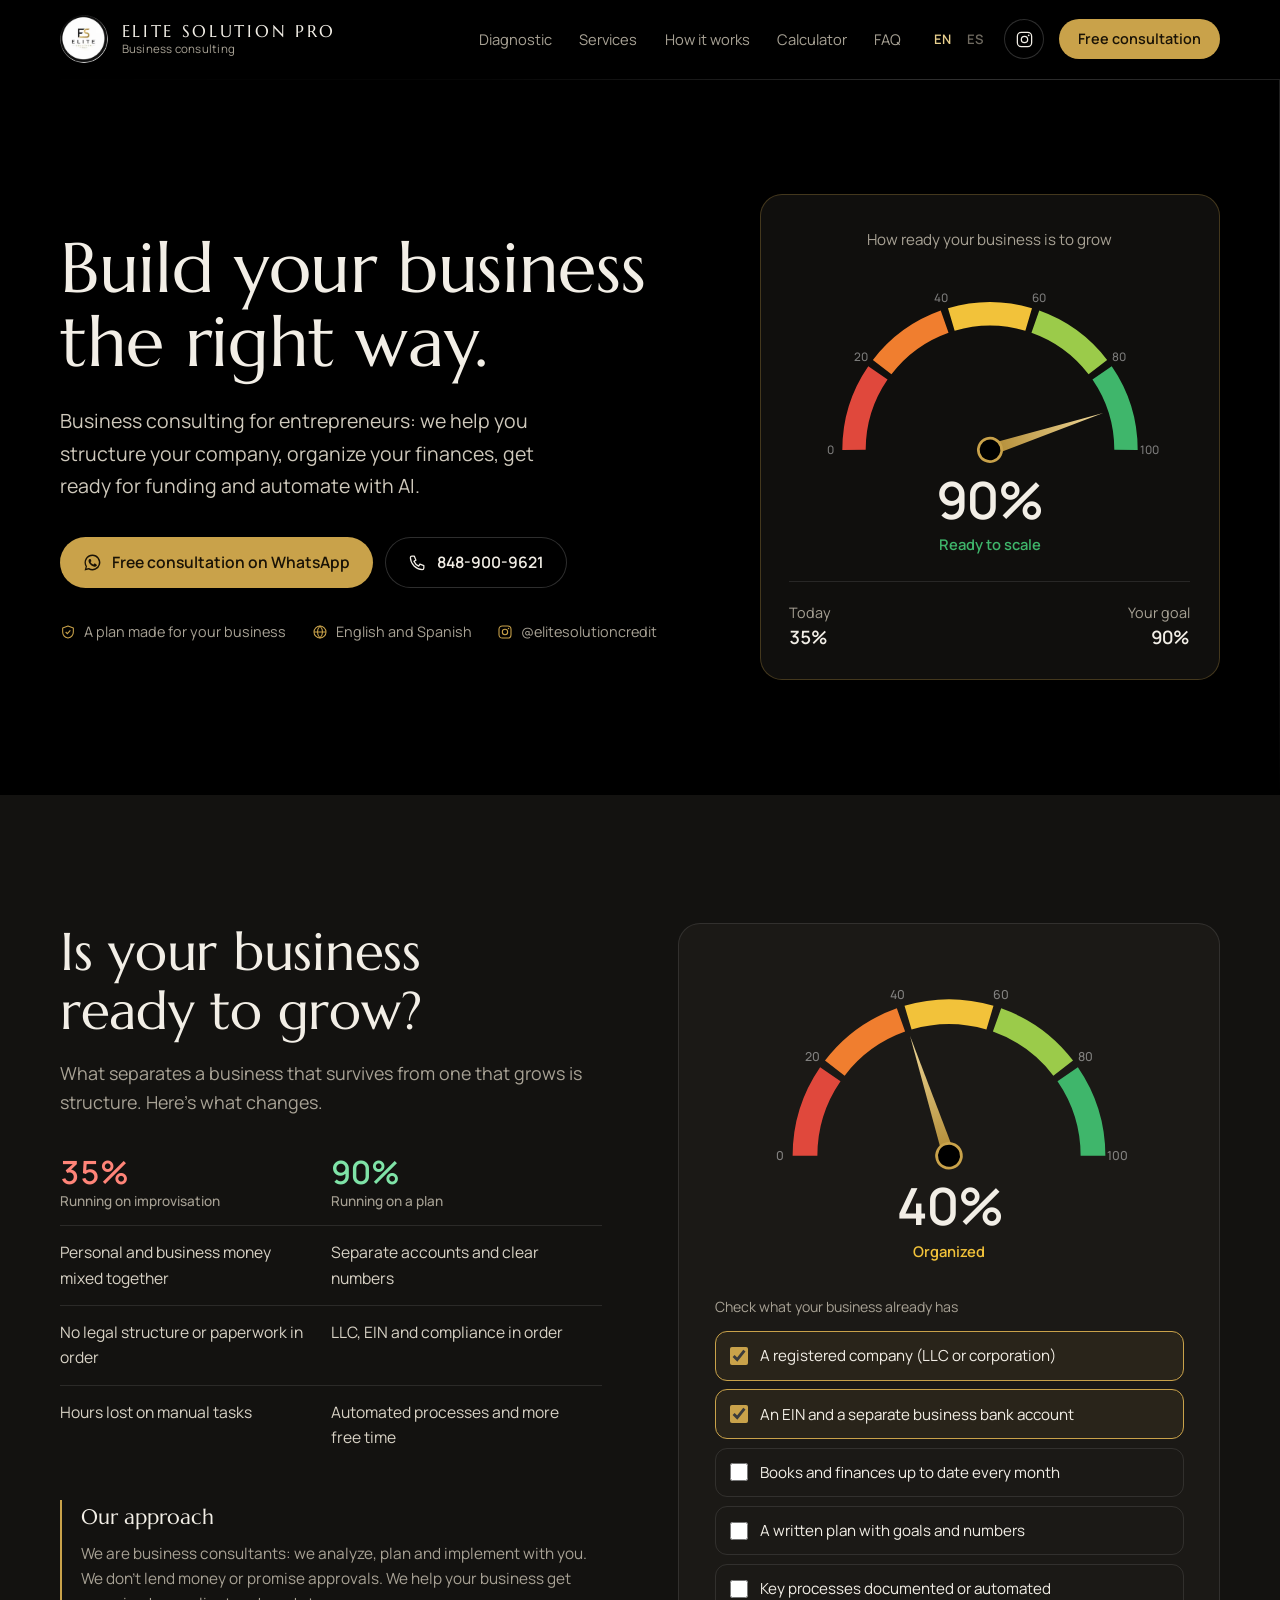
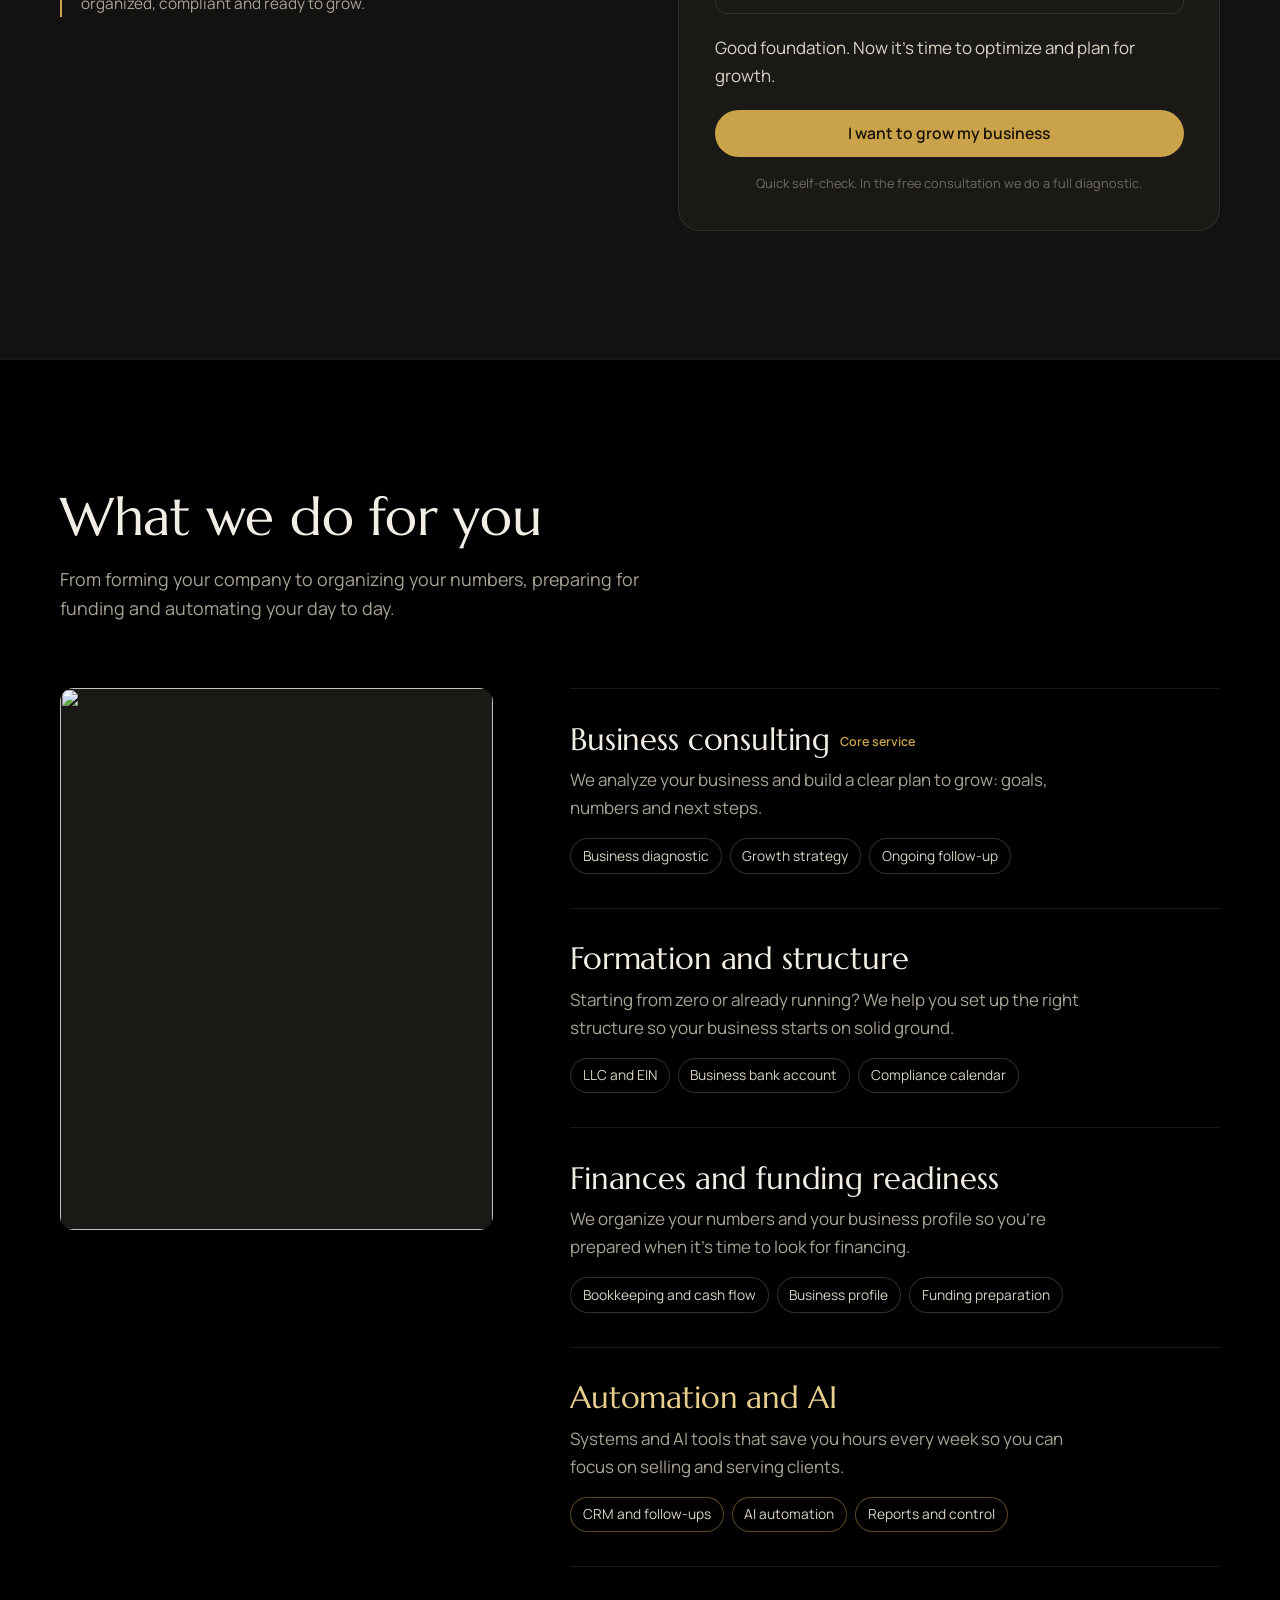
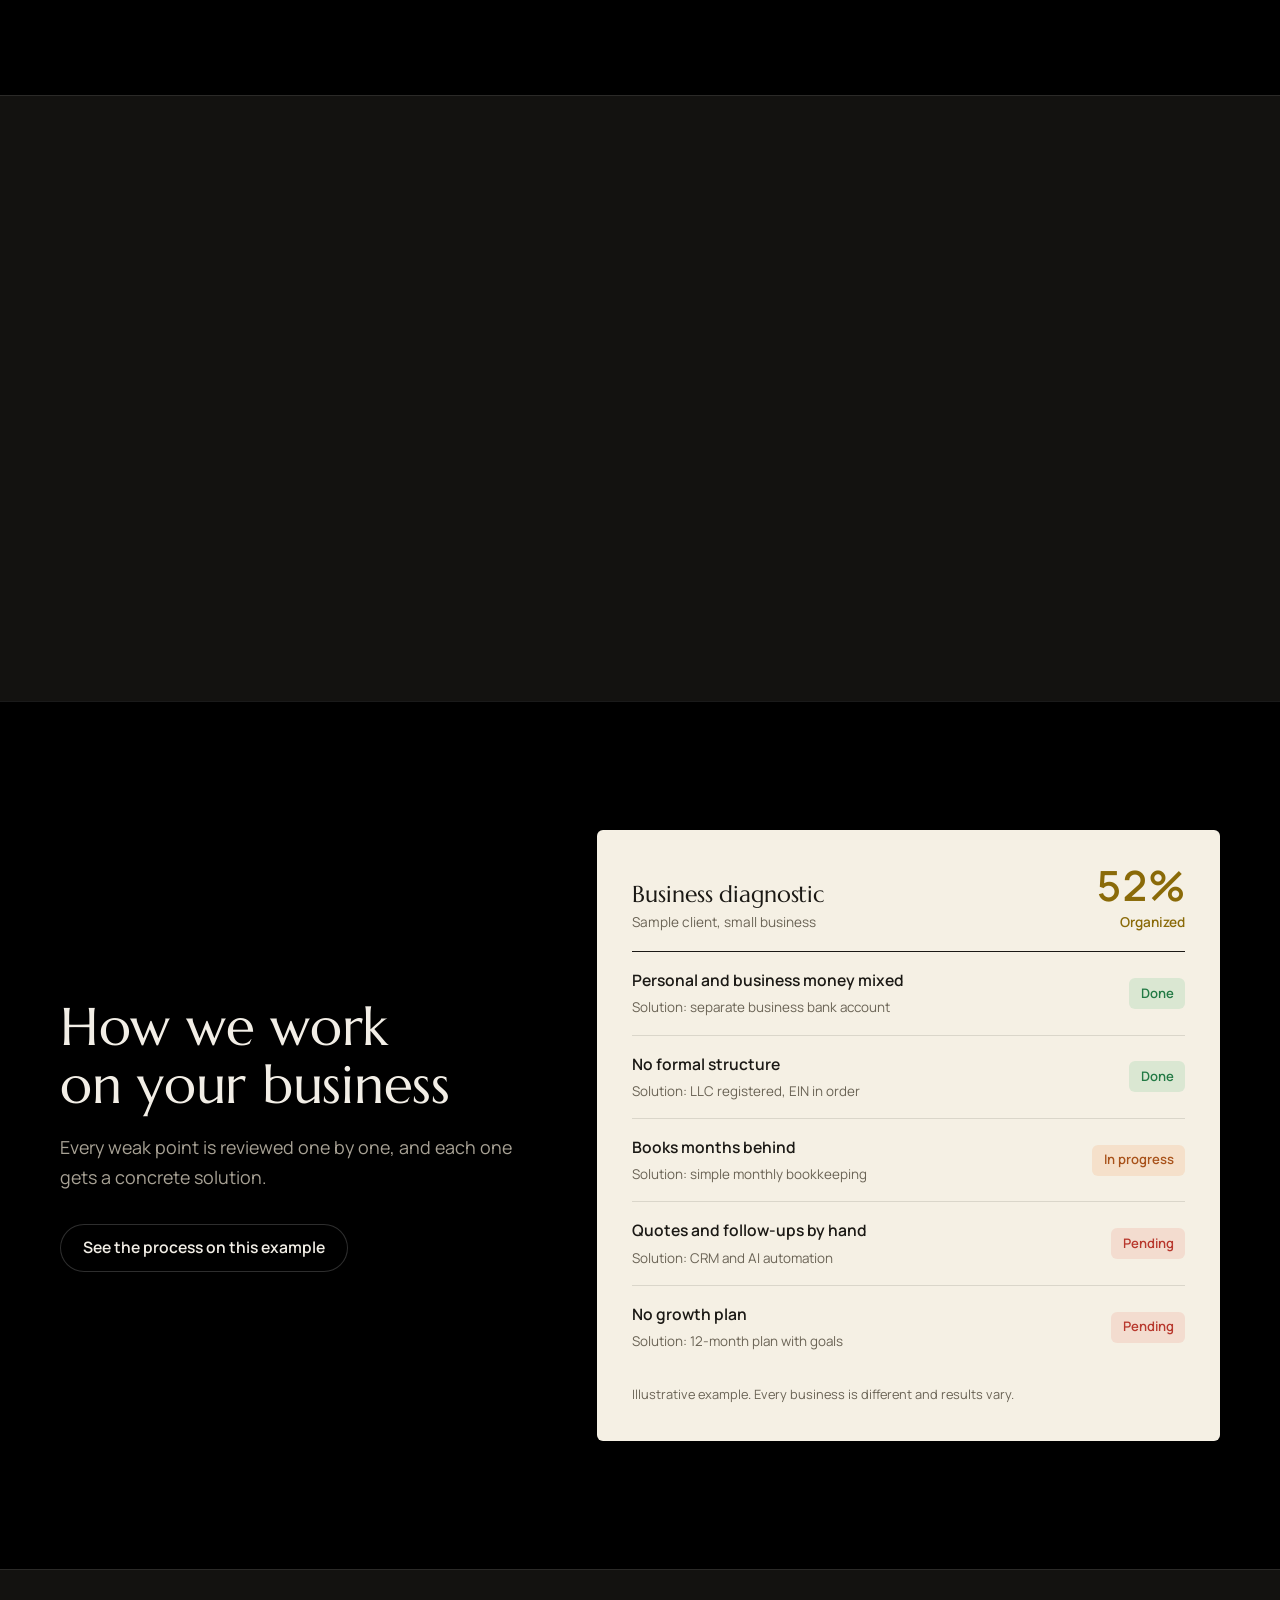
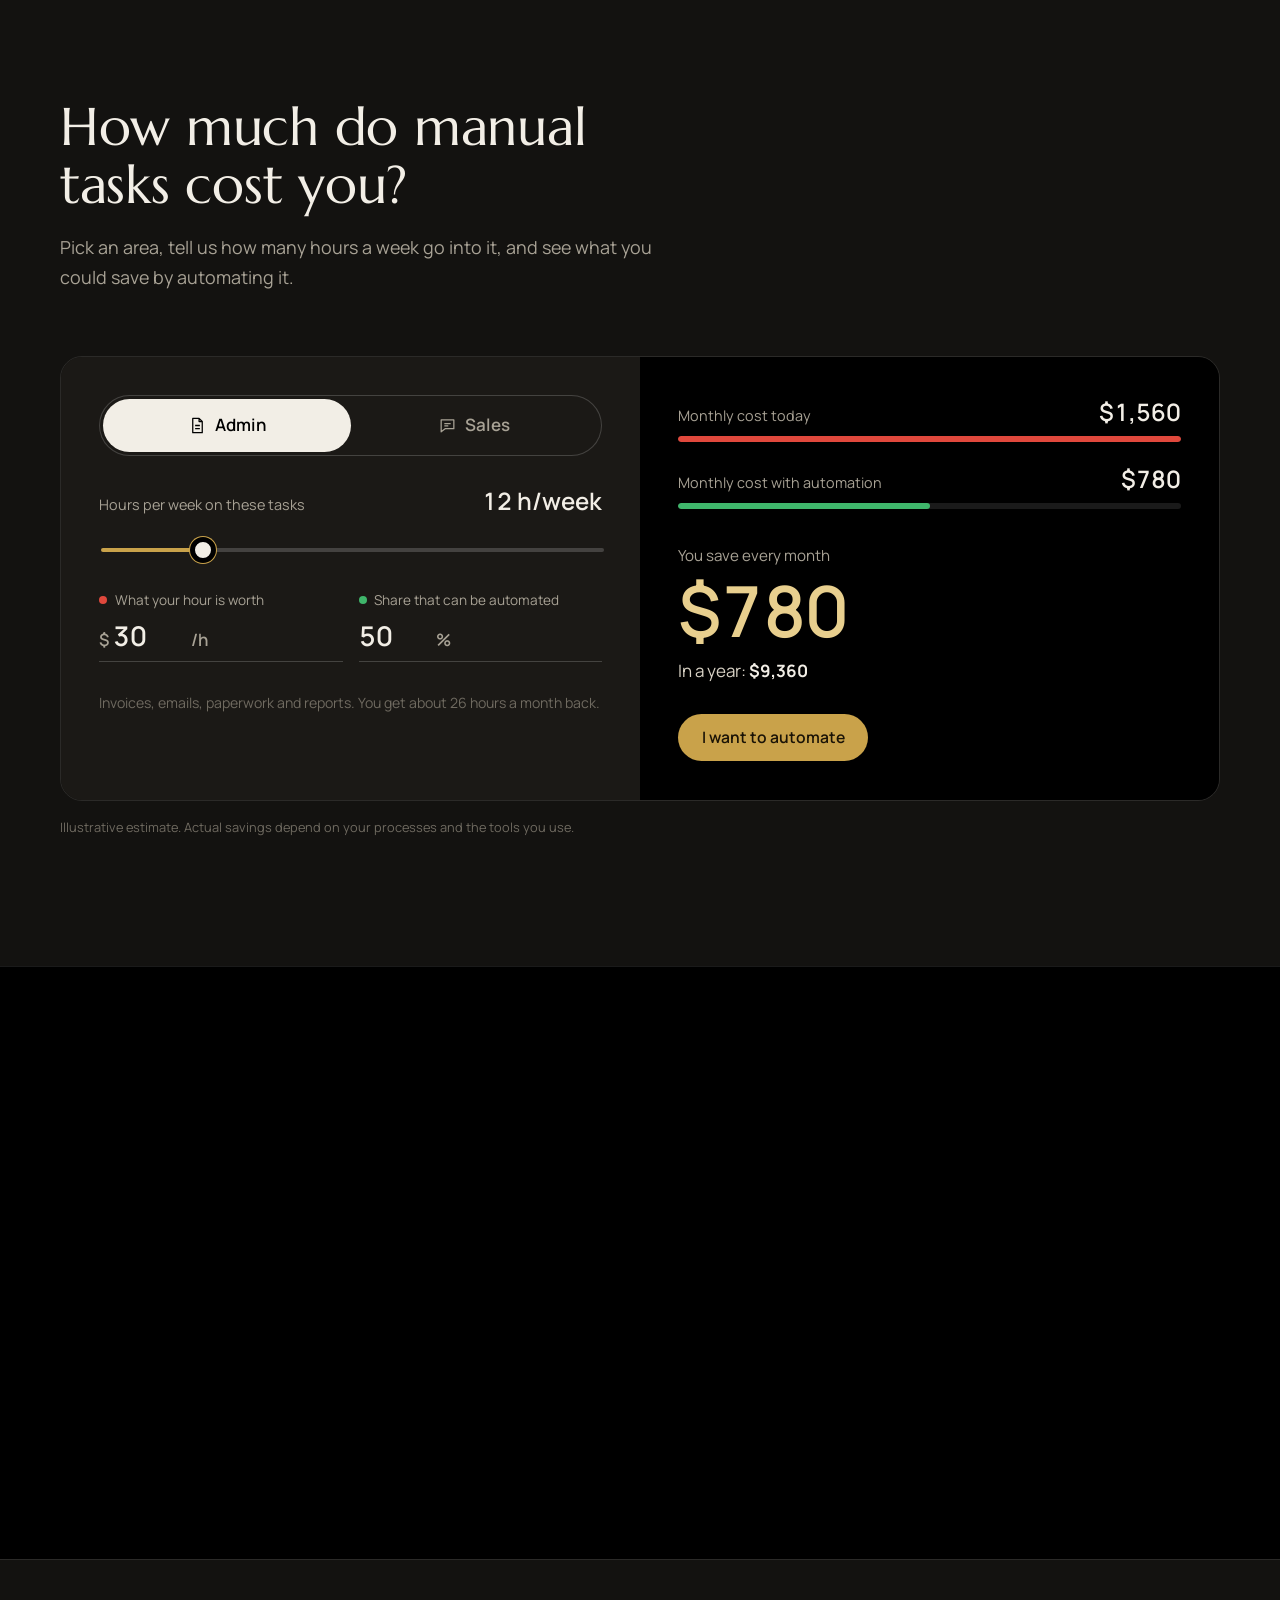
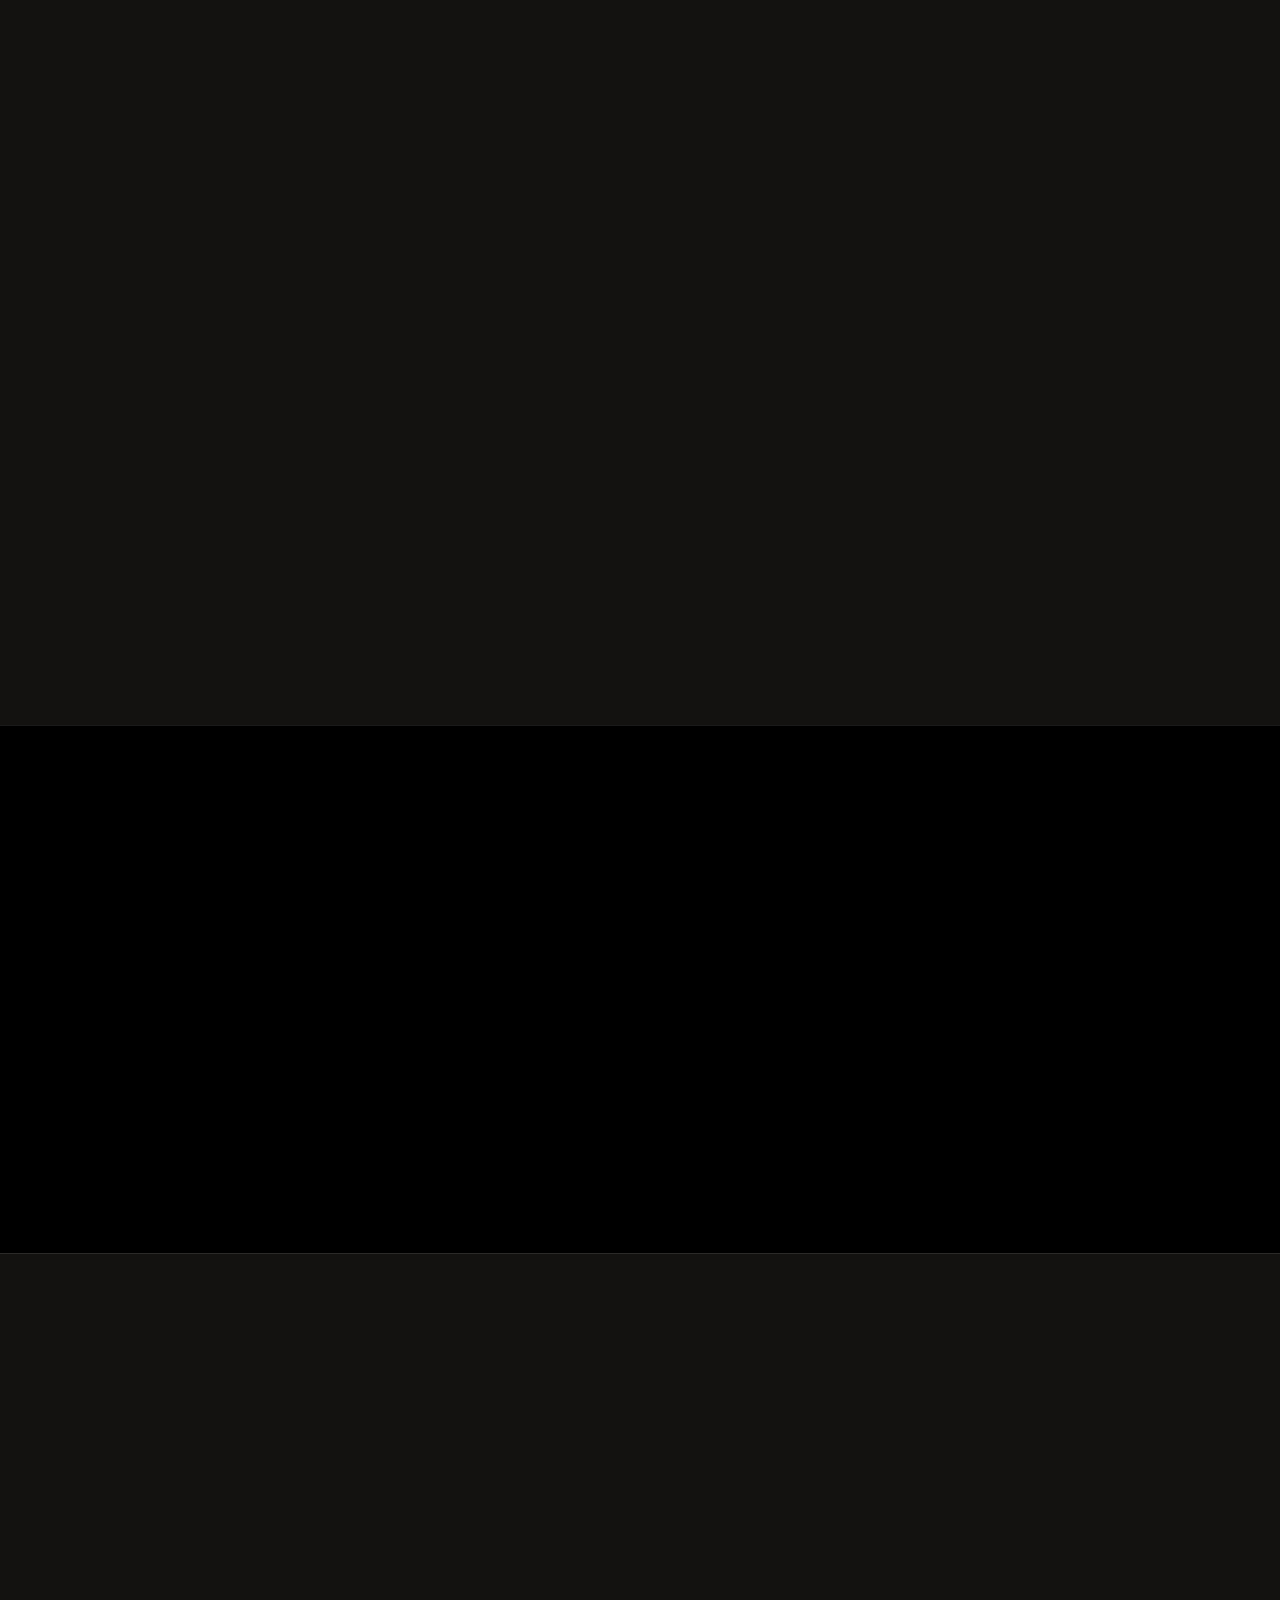
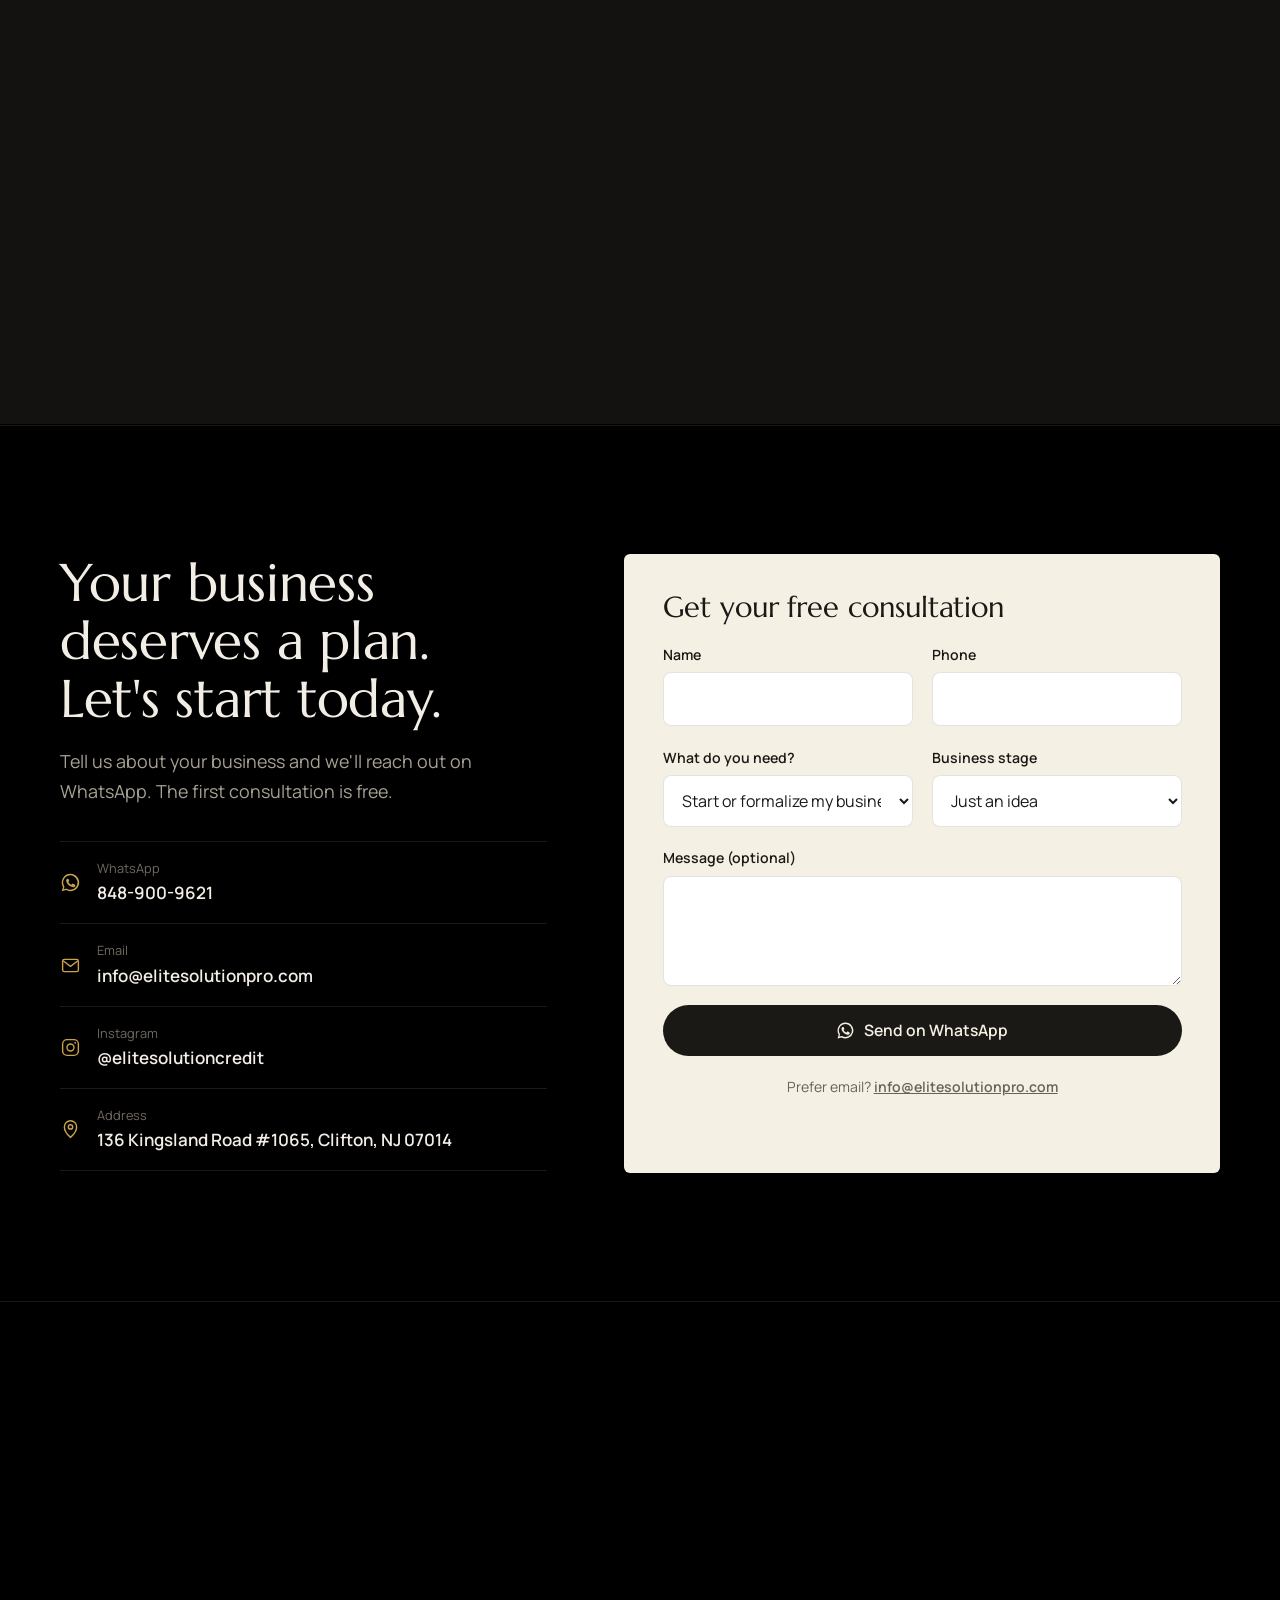
==== commit 372b4524: "Animaciones de scroll y microinteracciones - Aparicion escalonada de bloques al hacer scroll (Inters" ====
--- a/index.html
+++ b/index.html
@@ -40,8 +40,8 @@
 <link rel="preload" as="image" href="https://images.unsplash.com/photo-1642447260162-8d52ac4348ad?auto=format&amp;fit=crop&amp;q=68&amp;w=1600&amp;h=1000" imagesrcset="https://images.unsplash.com/photo-1642447260162-8d52ac4348ad?auto=format&amp;fit=crop&amp;q=68&amp;w=800&amp;h=500 800w, https://images.unsplash.com/photo-1642447260162-8d52ac4348ad?auto=format&amp;fit=crop&amp;q=68&amp;w=1200&amp;h=750 1200w, https://images.unsplash.com/photo-1642447260162-8d52ac4348ad?auto=format&amp;fit=crop&amp;q=68&amp;w=1600&amp;h=1000 1600w, https://images.unsplash.com/photo-1642447260162-8d52ac4348ad?auto=format&amp;fit=crop&amp;q=68&amp;w=2200&amp;h=1375 2200w" imagesizes="100vw" fetchpriority="high">
 <link rel="preload" as="style" href="https://fonts.googleapis.com/css2?family=Marcellus&amp;family=Manrope:wght@400..700&amp;display=swap" onload="this.onload=null;this.rel='stylesheet'">
 <noscript><link rel="stylesheet" href="https://fonts.googleapis.com/css2?family=Marcellus&amp;family=Manrope:wght@400..700&amp;display=swap"></noscript>
-<link rel="stylesheet" href="/assets/css/styles.css?v=1">
-<script src="/assets/js/main.js?v=1" defer></script>
+<link rel="stylesheet" href="/assets/css/styles.css?v=2">
+<script src="/assets/js/main.js?v=2" defer></script>
 <script type="application/ld+json" id="schema">{"@context":"https://schema.org","@graph":[{"@type":"ProfessionalService","@id":"https://www.elitesolutionpro.com/#business","name":"Elite Solution Pro LLC","alternateName":"Elite Solution Pro","url":"https://www.elitesolutionpro.com/","logo":{"@type":"ImageObject","url":"https://www.elitesolutionpro.com/logo.webp","width":128,"height":128},"image":"https://images.unsplash.com/photo-1642447260162-8d52ac4348ad?auto=format&fit=crop&q=68&w=1200&h=630","description":"Business consulting: company formation and structure, financial organization, funding readiness and AI automation.","slogan":"Your business, built the right way.","telephone":"+1-848-900-9621","email":"info@elitesolutionpro.com","address":{"@type":"PostalAddress","streetAddress":"136 Kingsland Road #1065","addressLocality":"Clifton","addressRegion":"NJ","postalCode":"07014","addressCountry":"US"},"areaServed":[{"@type":"State","name":"New Jersey"},{"@type":"Country","name":"United States"}],"availableLanguage":["English","Spanish"],"contactPoint":{"@type":"ContactPoint","telephone":"+1-848-900-9621","email":"info@elitesolutionpro.com","contactType":"customer service","areaServed":"US","availableLanguage":["English","Spanish"]},"sameAs":["https://www.instagram.com/elitesolutioncredit/"],"knowsAbout":["Business consulting","Small business consulting","LLC formation","EIN registration","Business bank accounts","Bookkeeping","Cash flow management","Funding readiness","Business automation","AI automation","CRM"],"hasOfferCatalog":{"@type":"OfferCatalog","name":"Business consulting services","itemListElement":[{"@type":"Offer","itemOffered":{"@type":"Service","name":"Business consulting","description":"We analyze your business and build a clear plan to grow: goals, numbers and next steps.","serviceType":"Business diagnostic, Growth strategy, Ongoing follow-up","provider":{"@id":"https://www.elitesolutionpro.com/#business"},"areaServed":{"@type":"Country","name":"United States"}}},{"@type":"Offer","itemOffered":{"@type":"Service","name":"Formation and structure","description":"Starting from zero or already running? We help you set up the right structure so your business starts on solid ground.","serviceType":"LLC and EIN, Business bank account, Compliance calendar","provider":{"@id":"https://www.elitesolutionpro.com/#business"},"areaServed":{"@type":"Country","name":"United States"}}},{"@type":"Offer","itemOffered":{"@type":"Service","name":"Finances and funding readiness","description":"We organize your numbers and your business profile so you're prepared when it's time to look for financing.","serviceType":"Bookkeeping and cash flow, Business profile, Funding preparation","provider":{"@id":"https://www.elitesolutionpro.com/#business"},"areaServed":{"@type":"Country","name":"United States"}}},{"@type":"Offer","itemOffered":{"@type":"Service","name":"Automation and AI","description":"Systems and AI tools that save you hours every week so you can focus on selling and serving clients.","serviceType":"CRM and follow-ups, AI automation, Reports and control","provider":{"@id":"https://www.elitesolutionpro.com/#business"},"areaServed":{"@type":"Country","name":"United States"}}}]}},{"@type":"WebSite","@id":"https://www.elitesolutionpro.com/#website","url":"https://www.elitesolutionpro.com/","name":"Elite Solution Pro","inLanguage":["en","es"],"publisher":{"@id":"https://www.elitesolutionpro.com/#business"}},{"@type":"WebPage","@id":"https://www.elitesolutionpro.com/#webpage","url":"https://www.elitesolutionpro.com/","name":"Business Consulting in Clifton, NJ | Elite Solution Pro","description":"Business consulting for entrepreneurs and small businesses: structure, finances, funding readiness and AI automation. Free consultation in English or Spanish. Elite Solution Pro LLC, Clifton, NJ.","inLanguage":"en","isPartOf":{"@id":"https://www.elitesolutionpro.com/#website"},"about":{"@id":"https://www.elitesolutionpro.com/#business"},"primaryImageOfPage":{"@type":"ImageObject","url":"https://images.unsplash.com/photo-1642447260162-8d52ac4348ad?auto=format&fit=crop&q=68&w=1200&h=630","width":1200,"height":630}},{"@type":"FAQPage","@id":"https://www.elitesolutionpro.com/#faq","inLanguage":"en","isPartOf":{"@id":"https://www.elitesolutionpro.com/#webpage"},"mainEntity":[{"@type":"Question","name":"Is the consultation really free?","acceptedAnswer":{"@type":"Answer","text":"Yes. In the first consultation we review your business and explain your options, with no commitment."}},{"@type":"Question","name":"How long until I see results?","acceptedAnswer":{"@type":"Answer","text":"It depends on your business and your goals. After the diagnostic you get a plan with clear steps, priorities and realistic timing."}},{"@type":"Question","name":"Do you lend money or guarantee financing?","acceptedAnswer":{"@type":"Answer","text":"No. We are business consultants: we don't lend money and no one can guarantee approval from a lender. We help your business get organized and ready."}},{"@type":"Question","name":"Do you work outside New Jersey?","acceptedAnswer":{"@type":"Answer","text":"Yes. We serve clients across the United States by WhatsApp, video call and email."}},{"@type":"Question","name":"Can I be served in Spanish?","acceptedAnswer":{"@type":"Answer","text":"Of course. The whole process can be in Spanish or English, whichever you prefer."}},{"@type":"Question","name":"Is it only for big companies?","acceptedAnswer":{"@type":"Answer","text":"No. We work with people who are just starting, small businesses and companies that want to grow."}}]}]}</script>
 </head>
 <body>
--- a/assets/css/styles.css
+++ b/assets/css/styles.css
@@ -329,6 +329,38 @@
 }
 @keyframes rise{from{opacity:0;transform:translateY(16px)}}
 
+/* scroll motion (.rv / .in / .bars-* are added by JS only when motion is allowed) */
+.rv{opacity:0;transform:translateY(30px);transition:opacity .9s cubic-bezier(.2,.8,.2,1) var(--d,0ms),transform 1s cubic-bezier(.2,.8,.2,1) var(--d,0ms)}
+.rv.in{opacity:1;transform:none}
+.bars-pre .bar i{width:0!important}
+.bars-grow .bar i{transition-duration:1.2s}
+.scroll-progress{position:absolute;left:0;right:0;bottom:-1px;height:2px;background:linear-gradient(90deg,var(--gold),var(--gold-hi));transform:scaleX(0);transform-origin:0 50%;pointer-events:none;will-change:transform}
+.main-nav a{position:relative}
+.main-nav a::after{content:"";position:absolute;left:0;right:0;bottom:-7px;height:1.5px;border-radius:2px;background:var(--gold);transform:scaleX(0);transition:transform .35s cubic-bezier(.2,.8,.2,1)}
+.main-nav a.on{color:var(--text)}
+.main-nav a.on::after{transform:scaleX(1)}
+.btn{transition:background-color .2s,color .2s,box-shadow .25s,transform .25s cubic-bezier(.2,.8,.2,1)}
+.btn:hover{transform:translateY(-2px)}
+.btn-gold:hover{box-shadow:0 14px 30px -14px rgba(201,162,74,.75)}
+.btn:active{transform:translateY(0)}
+.svc-media img{transform:scale(1.07);transition:opacity .7s ease,transform 1.8s cubic-bezier(.2,.8,.2,1)}
+.svc-media img.on{transform:none}
+.svc li{transition:box-shadow .25s,color .25s}
+.svc.active li{box-shadow:inset 0 0 0 1px rgba(201,162,74,.45)}
+.liberty-img img{will-change:transform}
+@media (prefers-reduced-motion:no-preference){
+  .hero-bg{will-change:transform}
+  .hero-bg img{animation:heroZoom 2.6s cubic-bezier(.2,.8,.2,1) both}
+  .wa-float.show::after{content:"";position:absolute;inset:0;border-radius:50%;animation:waPulse 2.8s ease-out 1s infinite;pointer-events:none}
+}
+@keyframes heroZoom{from{transform:scale(1.09)}}
+@keyframes waPulse{0%{box-shadow:0 0 0 0 rgba(37,211,102,.5)}70%,100%{box-shadow:0 0 0 18px rgba(37,211,102,0)}}
+@supports (interpolate-size:allow-keywords) and selector(::details-content){
+  .faq-list{interpolate-size:allow-keywords}
+  .faq-list details::details-content{height:0;overflow:clip;transition:height .45s cubic-bezier(.2,.8,.2,1),content-visibility .45s allow-discrete}
+  .faq-list details[open]::details-content{height:auto}
+}
+
 /* moved from inline style attributes */
 .sprite{position:absolute}
 .gauge-foot > span:last-child{text-align:right}
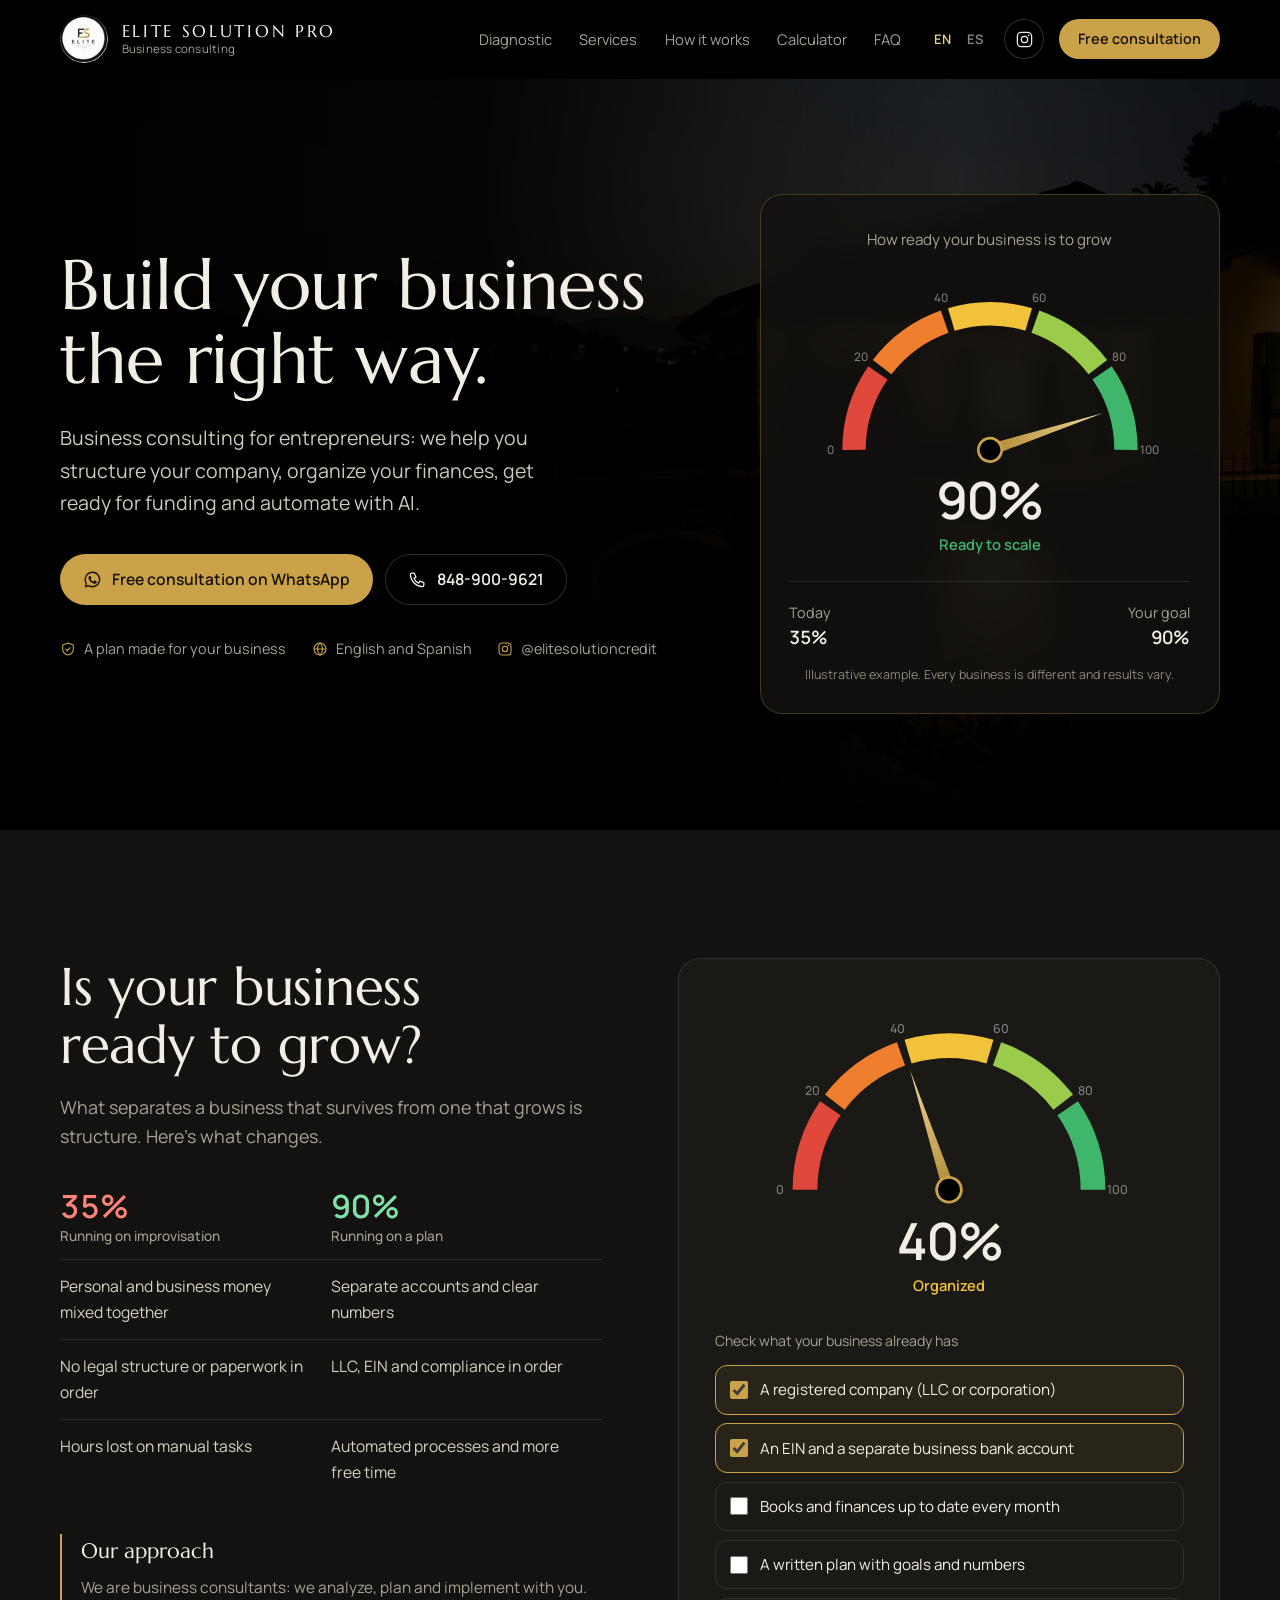
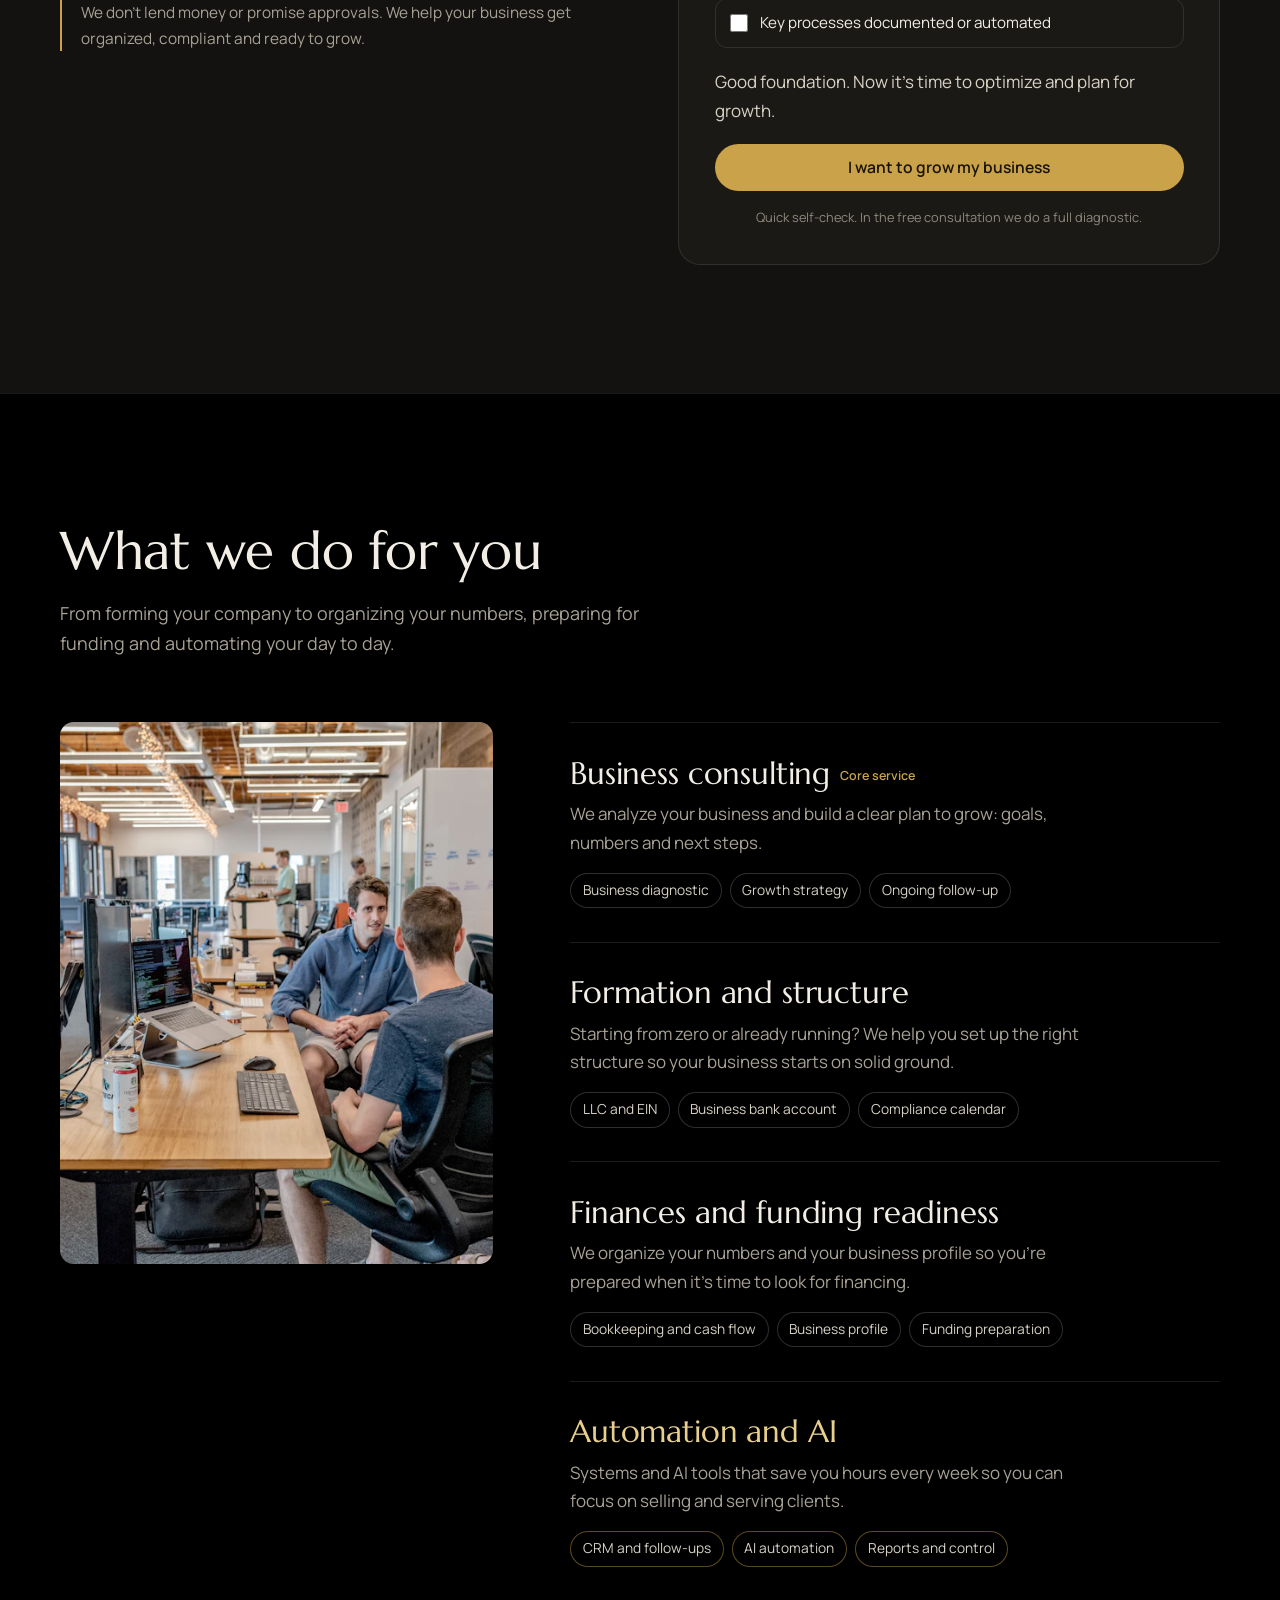
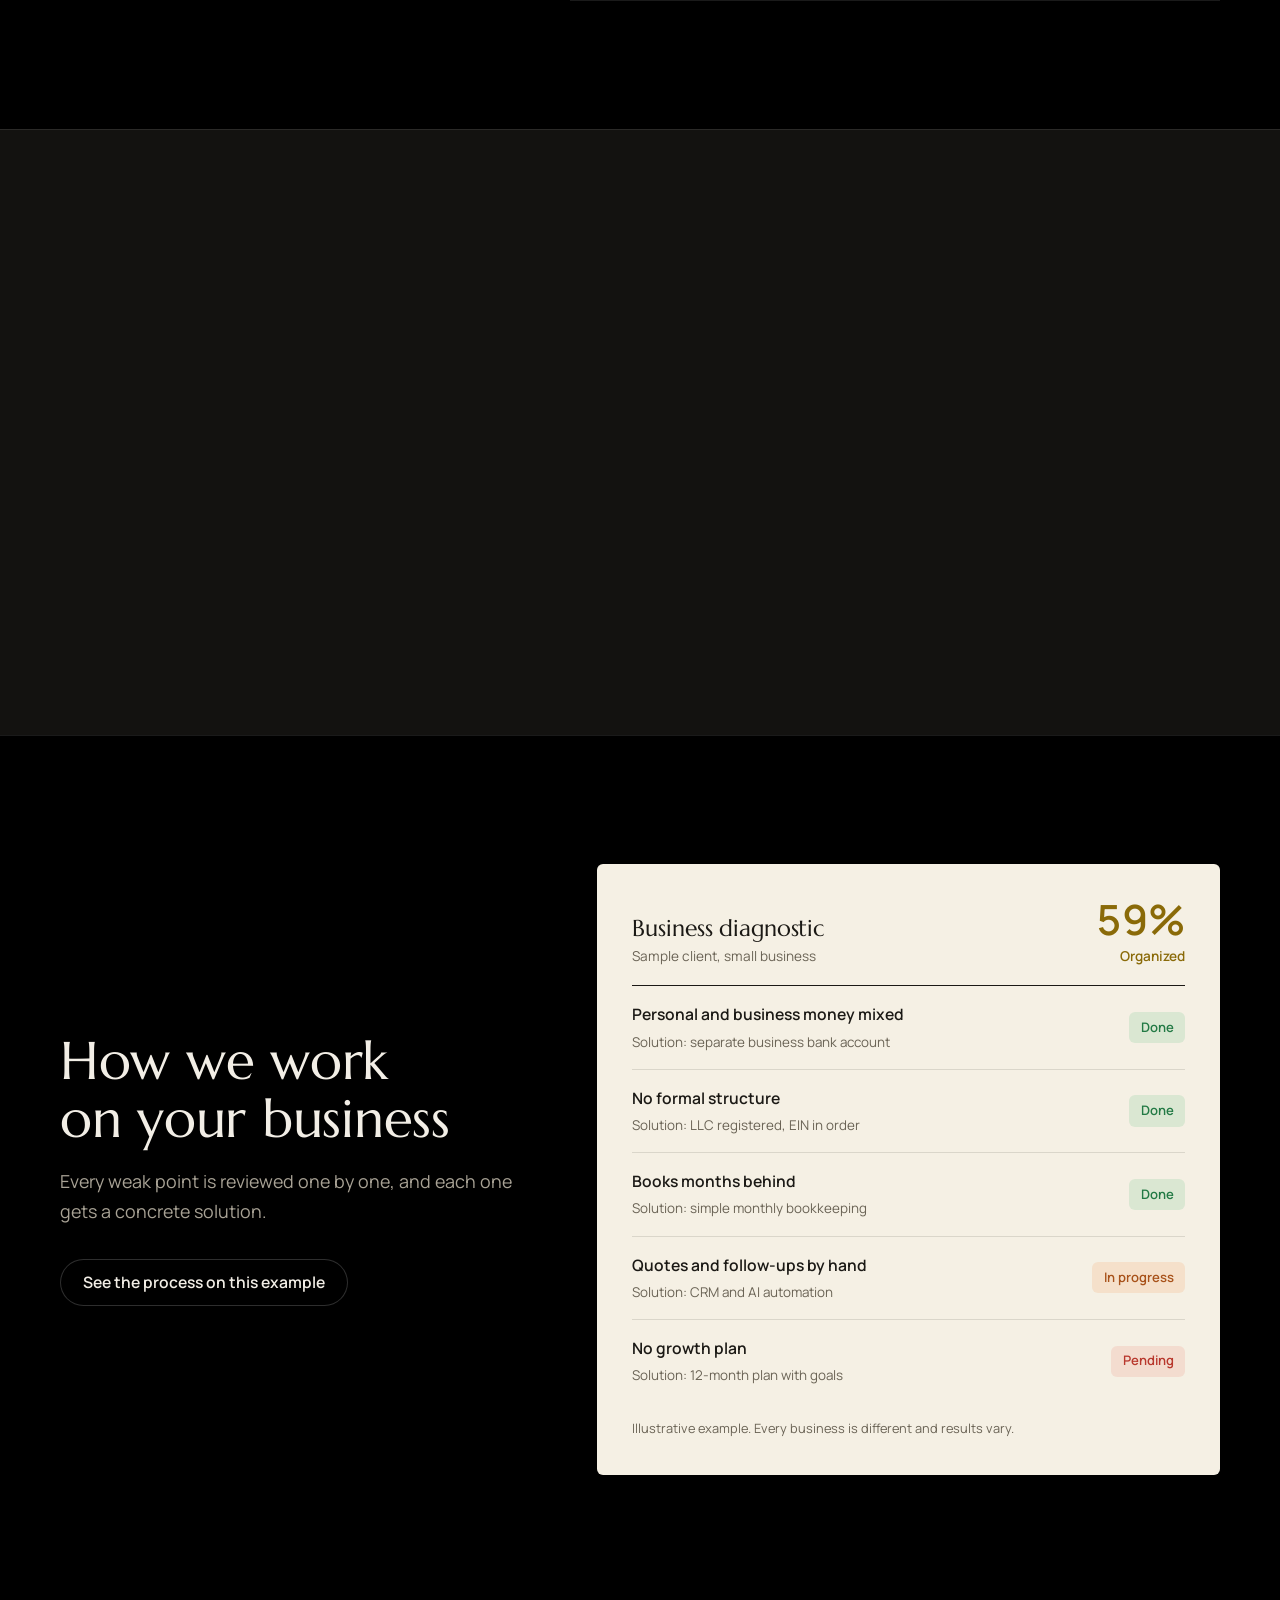
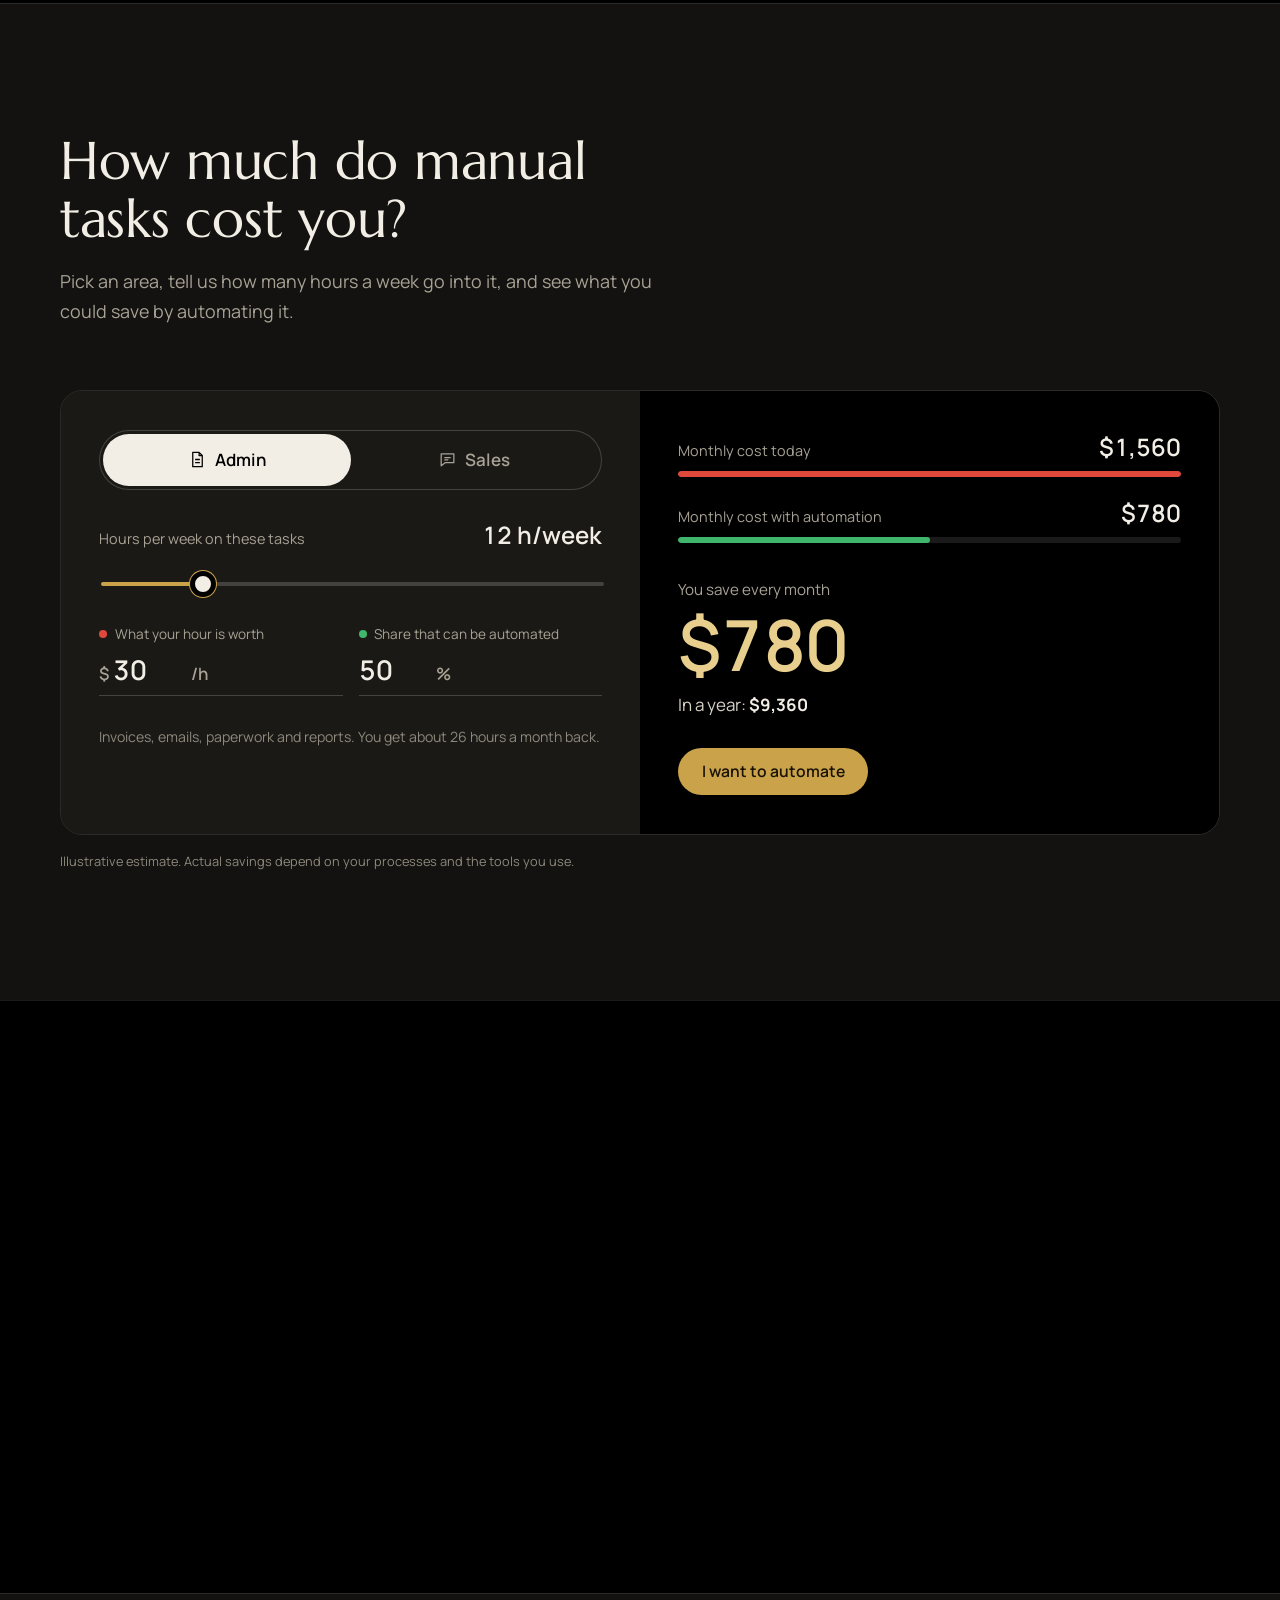
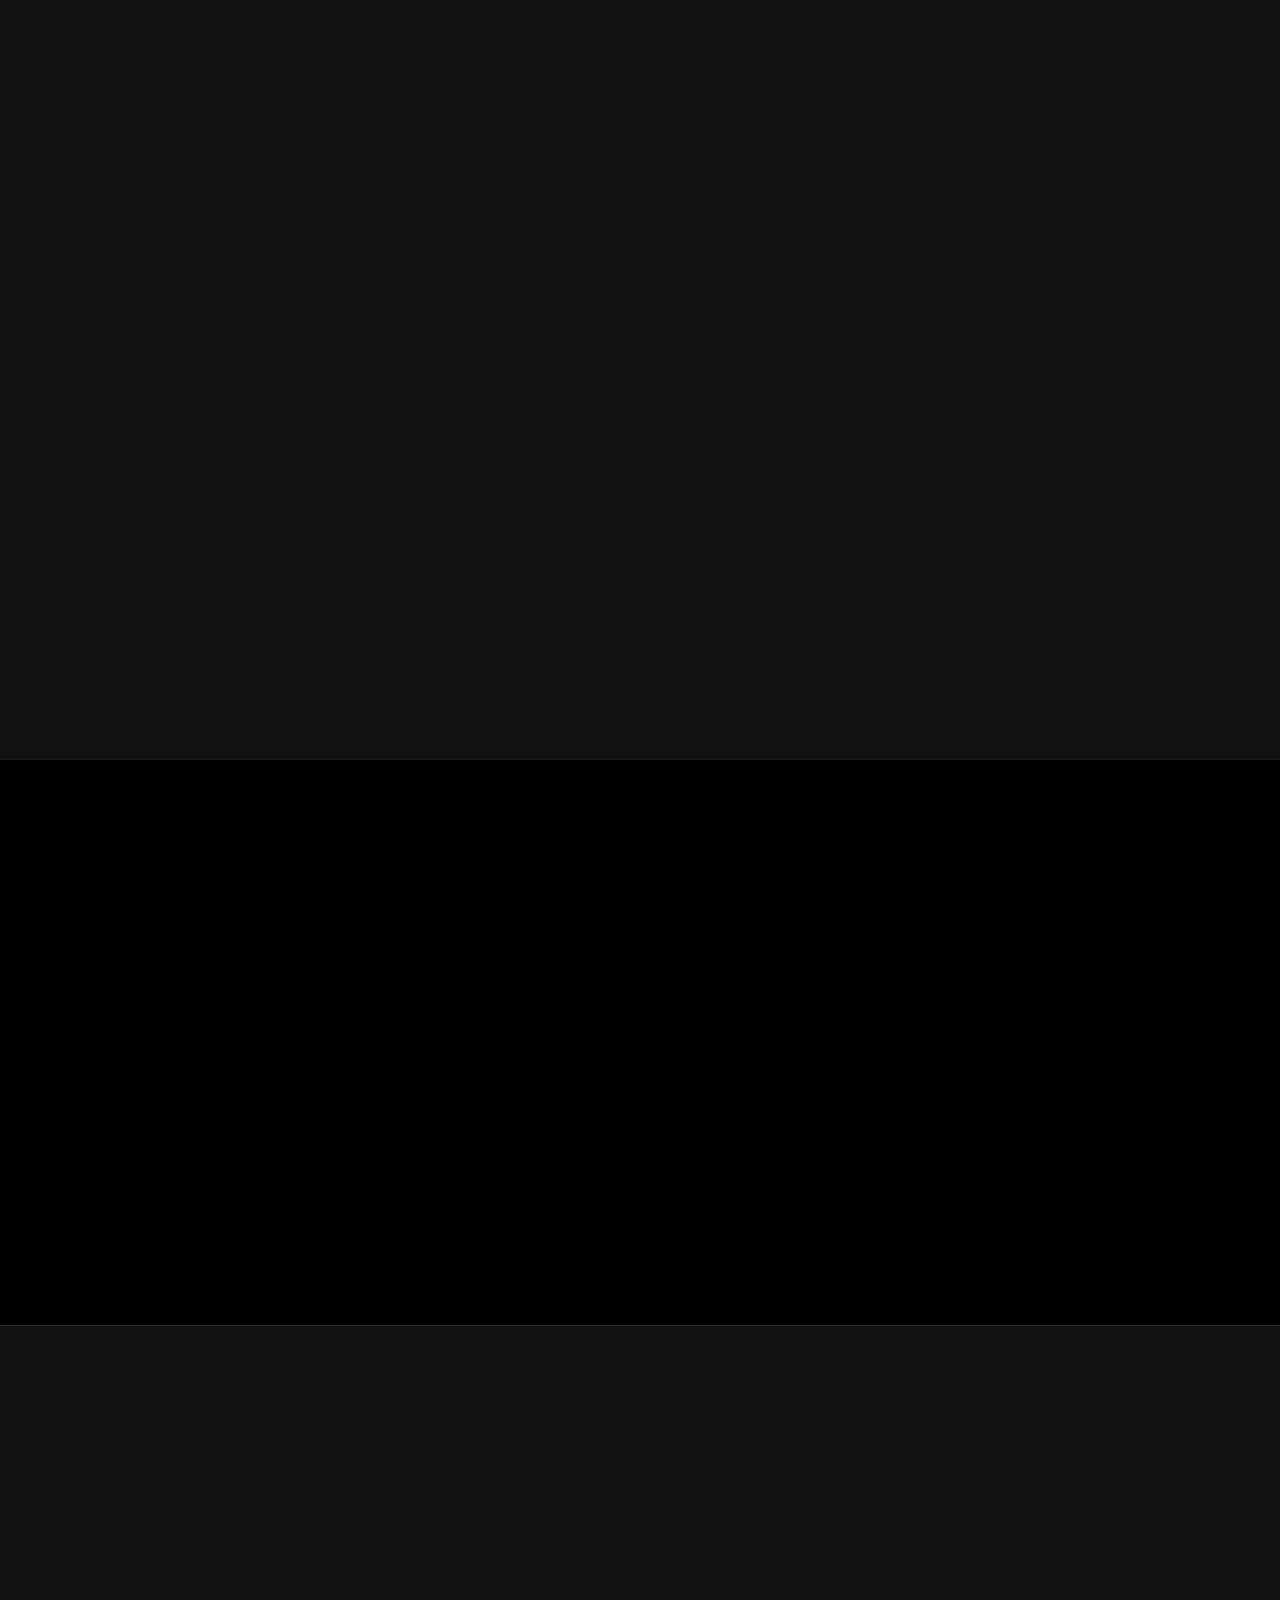
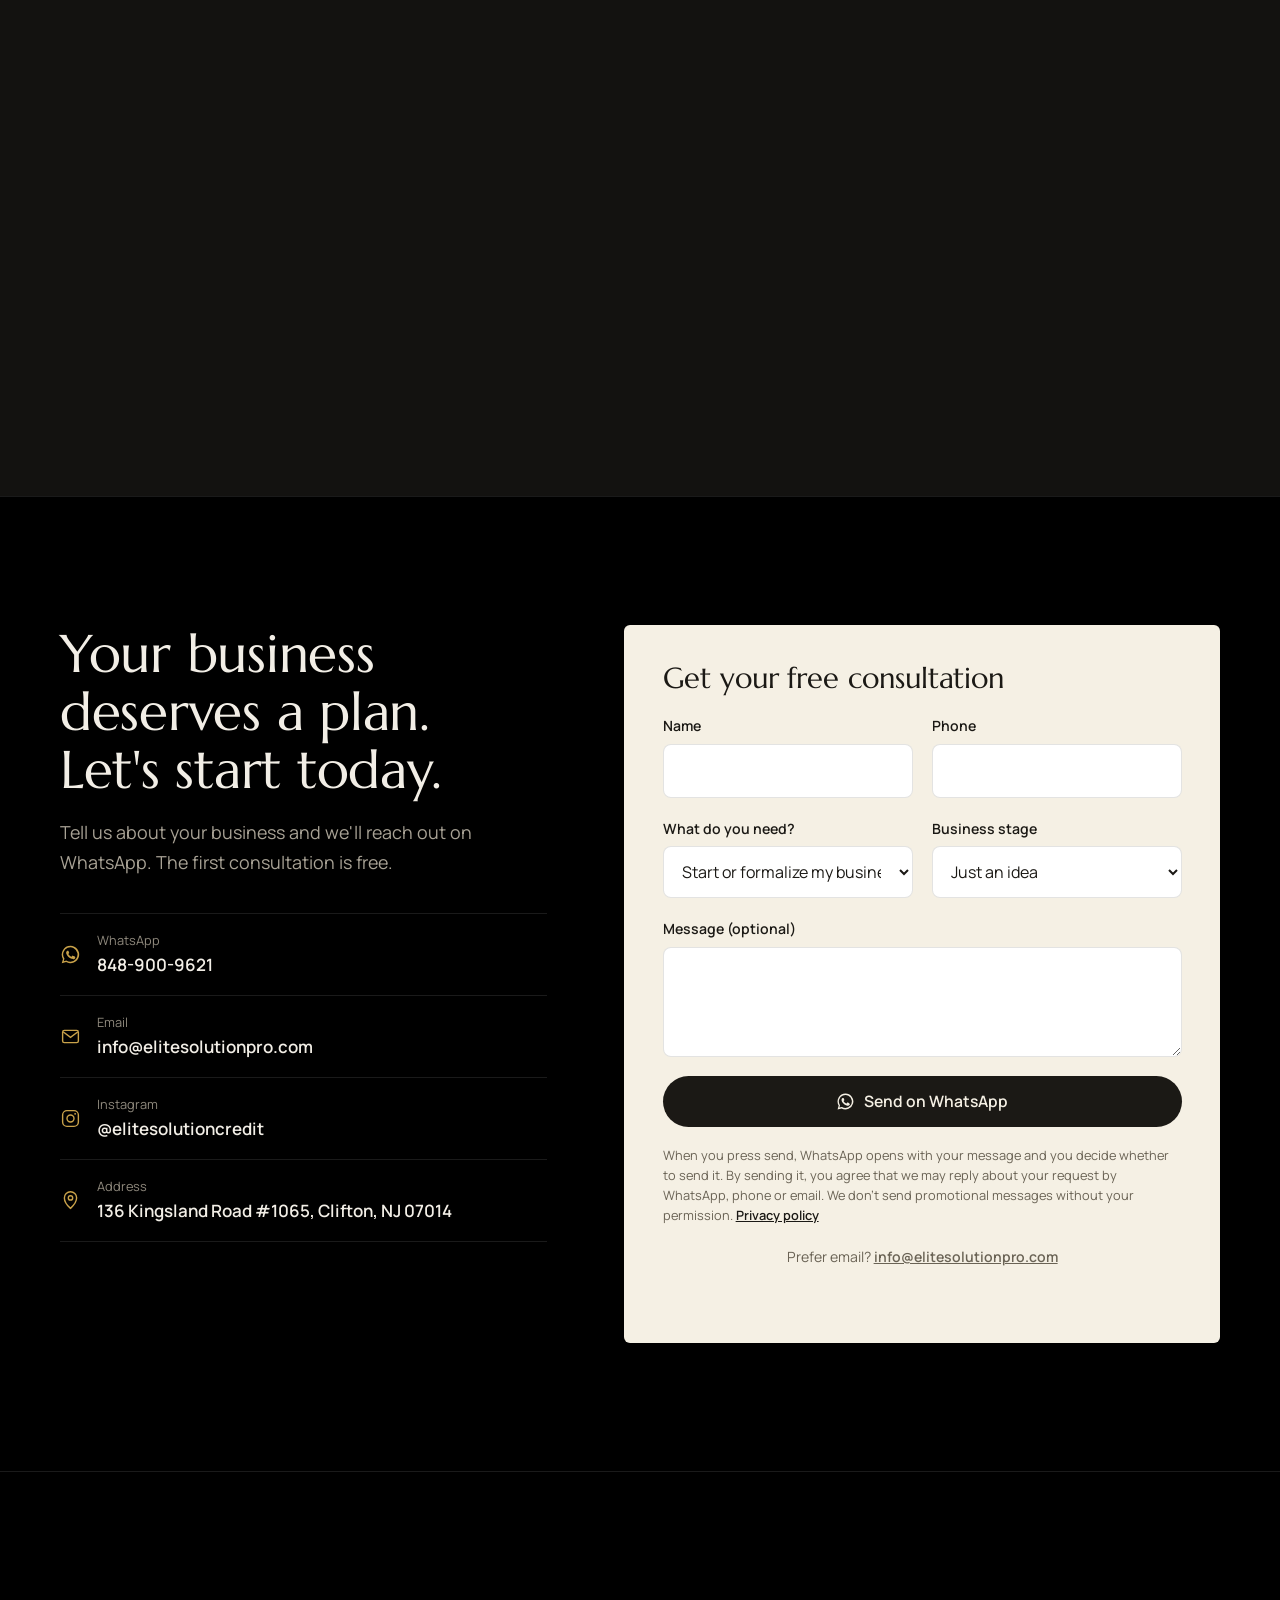
==== commit fc8e4b92: "Paginas legales EN/ES, avisos legales y fuentes/imagenes propias - Politica de privacidad, Terminos " ====
--- a/index.html
+++ b/index.html
@@ -22,27 +22,24 @@
 <meta property="og:url" content="https://www.elitesolutionpro.com/">
 <meta property="og:locale" content="en_US">
 <meta property="og:locale:alternate" content="es_US">
-<meta property="og:image" content="https://images.unsplash.com/photo-1642447260162-8d52ac4348ad?auto=format&amp;fit=crop&amp;q=68&amp;w=1200&amp;h=630">
+<meta property="og:image" content="https://www.elitesolutionpro.com/og-image.jpg">
 <meta property="og:image:width" content="1200">
 <meta property="og:image:height" content="630">
 <meta property="og:image:alt" content="Elite Solution Pro, business consulting in Clifton, NJ">
 <meta name="twitter:card" content="summary_large_image">
 <meta name="twitter:title" content="Elite Solution Pro | Build your business the right way">
 <meta name="twitter:description" content="Business consulting: structure, finances, funding readiness and automation. Free consultation.">
-<meta name="twitter:image" content="https://images.unsplash.com/photo-1642447260162-8d52ac4348ad?auto=format&amp;fit=crop&amp;q=68&amp;w=1200&amp;h=630">
+<meta name="twitter:image" content="https://www.elitesolutionpro.com/og-image.jpg">
 <meta name="twitter:image:alt" content="Elite Solution Pro, business consulting in Clifton, NJ">
 <link rel="icon" type="image/png" sizes="64x64" href="/favicon.png">
 <link rel="apple-touch-icon" sizes="180x180" href="/apple-touch-icon.png">
 <link rel="manifest" href="/site.webmanifest">
-<link rel="preconnect" href="https://images.unsplash.com">
-<link rel="preconnect" href="https://fonts.googleapis.com">
-<link rel="preconnect" href="https://fonts.gstatic.com" crossorigin="">
-<link rel="preload" as="image" href="https://images.unsplash.com/photo-1642447260162-8d52ac4348ad?auto=format&amp;fit=crop&amp;q=68&amp;w=1600&amp;h=1000" imagesrcset="https://images.unsplash.com/photo-1642447260162-8d52ac4348ad?auto=format&amp;fit=crop&amp;q=68&amp;w=800&amp;h=500 800w, https://images.unsplash.com/photo-1642447260162-8d52ac4348ad?auto=format&amp;fit=crop&amp;q=68&amp;w=1200&amp;h=750 1200w, https://images.unsplash.com/photo-1642447260162-8d52ac4348ad?auto=format&amp;fit=crop&amp;q=68&amp;w=1600&amp;h=1000 1600w, https://images.unsplash.com/photo-1642447260162-8d52ac4348ad?auto=format&amp;fit=crop&amp;q=68&amp;w=2200&amp;h=1375 2200w" imagesizes="100vw" fetchpriority="high">
-<link rel="preload" as="style" href="https://fonts.googleapis.com/css2?family=Marcellus&amp;family=Manrope:wght@400..700&amp;display=swap" onload="this.onload=null;this.rel='stylesheet'">
-<noscript><link rel="stylesheet" href="https://fonts.googleapis.com/css2?family=Marcellus&amp;family=Manrope:wght@400..700&amp;display=swap"></noscript>
-<link rel="stylesheet" href="/assets/css/styles.css?v=2">
-<script src="/assets/js/main.js?v=2" defer></script>
-<script type="application/ld+json" id="schema">{"@context":"https://schema.org","@graph":[{"@type":"ProfessionalService","@id":"https://www.elitesolutionpro.com/#business","name":"Elite Solution Pro LLC","alternateName":"Elite Solution Pro","url":"https://www.elitesolutionpro.com/","logo":{"@type":"ImageObject","url":"https://www.elitesolutionpro.com/logo.webp","width":128,"height":128},"image":"https://images.unsplash.com/photo-1642447260162-8d52ac4348ad?auto=format&fit=crop&q=68&w=1200&h=630","description":"Business consulting: company formation and structure, financial organization, funding readiness and AI automation.","slogan":"Your business, built the right way.","telephone":"+1-848-900-9621","email":"info@elitesolutionpro.com","address":{"@type":"PostalAddress","streetAddress":"136 Kingsland Road #1065","addressLocality":"Clifton","addressRegion":"NJ","postalCode":"07014","addressCountry":"US"},"areaServed":[{"@type":"State","name":"New Jersey"},{"@type":"Country","name":"United States"}],"availableLanguage":["English","Spanish"],"contactPoint":{"@type":"ContactPoint","telephone":"+1-848-900-9621","email":"info@elitesolutionpro.com","contactType":"customer service","areaServed":"US","availableLanguage":["English","Spanish"]},"sameAs":["https://www.instagram.com/elitesolutioncredit/"],"knowsAbout":["Business consulting","Small business consulting","LLC formation","EIN registration","Business bank accounts","Bookkeeping","Cash flow management","Funding readiness","Business automation","AI automation","CRM"],"hasOfferCatalog":{"@type":"OfferCatalog","name":"Business consulting services","itemListElement":[{"@type":"Offer","itemOffered":{"@type":"Service","name":"Business consulting","description":"We analyze your business and build a clear plan to grow: goals, numbers and next steps.","serviceType":"Business diagnostic, Growth strategy, Ongoing follow-up","provider":{"@id":"https://www.elitesolutionpro.com/#business"},"areaServed":{"@type":"Country","name":"United States"}}},{"@type":"Offer","itemOffered":{"@type":"Service","name":"Formation and structure","description":"Starting from zero or already running? We help you set up the right structure so your business starts on solid ground.","serviceType":"LLC and EIN, Business bank account, Compliance calendar","provider":{"@id":"https://www.elitesolutionpro.com/#business"},"areaServed":{"@type":"Country","name":"United States"}}},{"@type":"Offer","itemOffered":{"@type":"Service","name":"Finances and funding readiness","description":"We organize your numbers and your business profile so you're prepared when it's time to look for financing.","serviceType":"Bookkeeping and cash flow, Business profile, Funding preparation","provider":{"@id":"https://www.elitesolutionpro.com/#business"},"areaServed":{"@type":"Country","name":"United States"}}},{"@type":"Offer","itemOffered":{"@type":"Service","name":"Automation and AI","description":"Systems and AI tools that save you hours every week so you can focus on selling and serving clients.","serviceType":"CRM and follow-ups, AI automation, Reports and control","provider":{"@id":"https://www.elitesolutionpro.com/#business"},"areaServed":{"@type":"Country","name":"United States"}}}]}},{"@type":"WebSite","@id":"https://www.elitesolutionpro.com/#website","url":"https://www.elitesolutionpro.com/","name":"Elite Solution Pro","inLanguage":["en","es"],"publisher":{"@id":"https://www.elitesolutionpro.com/#business"}},{"@type":"WebPage","@id":"https://www.elitesolutionpro.com/#webpage","url":"https://www.elitesolutionpro.com/","name":"Business Consulting in Clifton, NJ | Elite Solution Pro","description":"Business consulting for entrepreneurs and small businesses: structure, finances, funding readiness and AI automation. Free consultation in English or Spanish. Elite Solution Pro LLC, Clifton, NJ.","inLanguage":"en","isPartOf":{"@id":"https://www.elitesolutionpro.com/#website"},"about":{"@id":"https://www.elitesolutionpro.com/#business"},"primaryImageOfPage":{"@type":"ImageObject","url":"https://images.unsplash.com/photo-1642447260162-8d52ac4348ad?auto=format&fit=crop&q=68&w=1200&h=630","width":1200,"height":630}},{"@type":"FAQPage","@id":"https://www.elitesolutionpro.com/#faq","inLanguage":"en","isPartOf":{"@id":"https://www.elitesolutionpro.com/#webpage"},"mainEntity":[{"@type":"Question","name":"Is the consultation really free?","acceptedAnswer":{"@type":"Answer","text":"Yes. In the first consultation we review your business and explain your options, with no commitment."}},{"@type":"Question","name":"How long until I see results?","acceptedAnswer":{"@type":"Answer","text":"It depends on your business and your goals. After the diagnostic you get a plan with clear steps, priorities and realistic timing."}},{"@type":"Question","name":"Do you lend money or guarantee financing?","acceptedAnswer":{"@type":"Answer","text":"No. We are business consultants: we don't lend money and no one can guarantee approval from a lender. We help your business get organized and ready."}},{"@type":"Question","name":"Do you work outside New Jersey?","acceptedAnswer":{"@type":"Answer","text":"Yes. We serve clients across the United States by WhatsApp, video call and email."}},{"@type":"Question","name":"Can I be served in Spanish?","acceptedAnswer":{"@type":"Answer","text":"Of course. The whole process can be in Spanish or English, whichever you prefer."}},{"@type":"Question","name":"Is it only for big companies?","acceptedAnswer":{"@type":"Answer","text":"No. We work with people who are just starting, small businesses and companies that want to grow."}}]}]}</script>
+<link rel="preload" as="image" href="/assets/img/hero-1600x1000.webp" imagesrcset="/assets/img/hero-800x500.webp 800w, /assets/img/hero-1200x750.webp 1200w, /assets/img/hero-1600x1000.webp 1600w, /assets/img/hero-2200x1375.webp 2200w" imagesizes="100vw" fetchpriority="high">
+<link rel="preload" as="font" type="font/woff2" href="/assets/fonts/manrope-latin.woff2" crossorigin="">
+<link rel="preload" as="font" type="font/woff2" href="/assets/fonts/marcellus-latin.woff2" crossorigin="">
+<link rel="stylesheet" href="/assets/css/styles.css?v=3">
+<script src="/assets/js/main.js?v=3" defer></script>
+<script type="application/ld+json" id="schema">{"@context":"https://schema.org","@graph":[{"@type":"ProfessionalService","@id":"https://www.elitesolutionpro.com/#business","name":"Elite Solution Pro LLC","legalName":"Elite Solution Pro LLC","alternateName":"Elite Solution Pro","url":"https://www.elitesolutionpro.com/","logo":{"@type":"ImageObject","url":"https://www.elitesolutionpro.com/logo.webp","width":128,"height":128},"image":"https://www.elitesolutionpro.com/og-image.jpg","description":"Business consulting: company formation and structure, financial organization, funding readiness and AI automation.","slogan":"Your business, built the right way.","telephone":"+1-848-900-9621","email":"info@elitesolutionpro.com","address":{"@type":"PostalAddress","streetAddress":"136 Kingsland Road #1065","addressLocality":"Clifton","addressRegion":"NJ","postalCode":"07014","addressCountry":"US"},"areaServed":[{"@type":"State","name":"New Jersey"},{"@type":"Country","name":"United States"}],"availableLanguage":["English","Spanish"],"contactPoint":{"@type":"ContactPoint","telephone":"+1-848-900-9621","email":"info@elitesolutionpro.com","contactType":"customer service","areaServed":"US","availableLanguage":["English","Spanish"]},"sameAs":["https://www.instagram.com/elitesolutioncredit/"],"knowsAbout":["Business consulting","Small business consulting","LLC formation","EIN registration","Business bank accounts","Bookkeeping","Cash flow management","Funding readiness","Business automation","AI automation","CRM"],"hasOfferCatalog":{"@type":"OfferCatalog","name":"Business consulting services","itemListElement":[{"@type":"Offer","itemOffered":{"@type":"Service","name":"Business consulting","description":"We analyze your business and build a clear plan to grow: goals, numbers and next steps.","serviceType":"Business diagnostic, Growth strategy, Ongoing follow-up","provider":{"@id":"https://www.elitesolutionpro.com/#business"},"areaServed":{"@type":"Country","name":"United States"}}},{"@type":"Offer","itemOffered":{"@type":"Service","name":"Formation and structure","description":"Starting from zero or already running? We help you set up the right structure so your business starts on solid ground.","serviceType":"LLC and EIN, Business bank account, Compliance calendar","provider":{"@id":"https://www.elitesolutionpro.com/#business"},"areaServed":{"@type":"Country","name":"United States"}}},{"@type":"Offer","itemOffered":{"@type":"Service","name":"Finances and funding readiness","description":"We organize your numbers and your business profile so you're prepared when it's time to look for financing.","serviceType":"Bookkeeping and cash flow, Business profile, Funding preparation","provider":{"@id":"https://www.elitesolutionpro.com/#business"},"areaServed":{"@type":"Country","name":"United States"}}},{"@type":"Offer","itemOffered":{"@type":"Service","name":"Automation and AI","description":"Systems and AI tools that save you hours every week so you can focus on selling and serving clients.","serviceType":"CRM and follow-ups, AI automation, Reports and control","provider":{"@id":"https://www.elitesolutionpro.com/#business"},"areaServed":{"@type":"Country","name":"United States"}}}]}},{"@type":"WebSite","@id":"https://www.elitesolutionpro.com/#website","url":"https://www.elitesolutionpro.com/","name":"Elite Solution Pro","inLanguage":["en","es"],"publisher":{"@id":"https://www.elitesolutionpro.com/#business"}},{"@type":"WebPage","@id":"https://www.elitesolutionpro.com/#webpage","url":"https://www.elitesolutionpro.com/","name":"Business Consulting in Clifton, NJ | Elite Solution Pro","description":"Business consulting for entrepreneurs and small businesses: structure, finances, funding readiness and AI automation. Free consultation in English or Spanish. Elite Solution Pro LLC, Clifton, NJ.","inLanguage":"en","isPartOf":{"@id":"https://www.elitesolutionpro.com/#website"},"about":{"@id":"https://www.elitesolutionpro.com/#business"},"primaryImageOfPage":{"@type":"ImageObject","url":"https://www.elitesolutionpro.com/og-image.jpg","width":1200,"height":630}},{"@type":"FAQPage","@id":"https://www.elitesolutionpro.com/#faq","inLanguage":"en","isPartOf":{"@id":"https://www.elitesolutionpro.com/#webpage"},"mainEntity":[{"@type":"Question","name":"Is the consultation really free?","acceptedAnswer":{"@type":"Answer","text":"Yes. In the first consultation we review your business and explain your options, with no commitment."}},{"@type":"Question","name":"How long until I see results?","acceptedAnswer":{"@type":"Answer","text":"It depends on your business and your goals. After the diagnostic you get a plan with clear steps, priorities and realistic timing."}},{"@type":"Question","name":"Do you lend money or guarantee financing?","acceptedAnswer":{"@type":"Answer","text":"No. We are business consultants: we don't lend money and no one can guarantee approval from a lender. We help your business get organized and ready."}},{"@type":"Question","name":"Do you work outside New Jersey?","acceptedAnswer":{"@type":"Answer","text":"Yes. We serve clients across the United States by WhatsApp, video call and email."}},{"@type":"Question","name":"Can I be served in Spanish?","acceptedAnswer":{"@type":"Answer","text":"Of course. The whole process can be in Spanish or English, whichever you prefer."}},{"@type":"Question","name":"Is it only for big companies?","acceptedAnswer":{"@type":"Answer","text":"No. We work with people who are just starting, small businesses and companies that want to grow."}}]}]}</script>
 </head>
 <body>
 <a class="skip" href="#main" data-i18n="skip">Skip to content</a>
@@ -100,7 +97,7 @@
 <main id="main">
 
 <section class="hero">
-  <div class="hero-bg"><img src="https://images.unsplash.com/photo-1642447260162-8d52ac4348ad?auto=format&amp;fit=crop&amp;q=68&amp;w=1600&amp;h=1000" srcset="https://images.unsplash.com/photo-1642447260162-8d52ac4348ad?auto=format&amp;fit=crop&amp;q=68&amp;w=800&amp;h=500 800w, https://images.unsplash.com/photo-1642447260162-8d52ac4348ad?auto=format&amp;fit=crop&amp;q=68&amp;w=1200&amp;h=750 1200w, https://images.unsplash.com/photo-1642447260162-8d52ac4348ad?auto=format&amp;fit=crop&amp;q=68&amp;w=1600&amp;h=1000 1600w, https://images.unsplash.com/photo-1642447260162-8d52ac4348ad?auto=format&amp;fit=crop&amp;q=68&amp;w=2200&amp;h=1375 2200w" sizes="100vw" width="1600" height="1000" alt="" fetchpriority="high" decoding="async"></div>
+  <div class="hero-bg"><img src="/assets/img/hero-1600x1000.webp" srcset="/assets/img/hero-800x500.webp 800w, /assets/img/hero-1200x750.webp 1200w, /assets/img/hero-1600x1000.webp 1600w, /assets/img/hero-2200x1375.webp 2200w" sizes="100vw" width="1600" height="1000" alt="" fetchpriority="high" decoding="async"></div>
   <div class="wrap hero-grid">
     <div class="hero-copy">
       <h1 data-i18n="hero.h1">Build your business the right way.</h1>
@@ -119,6 +116,7 @@
       <p class="gauge-title" data-i18n="g.title">How ready your business is to grow</p>
       <div class="gauge"><svg viewBox="0 -14 320 192" aria-hidden="true"><g class="arcs"><path d="M32.0 160.0A128 128 0 0 1 54.5 87.5" stroke="#E0483C"></path><path d="M58.5 82.1A128 128 0 0 1 117.3 39.3" stroke="#F07E2F"></path><path d="M123.6 37.3A128 128 0 0 1 196.4 37.3" stroke="#F2C23A"></path><path d="M202.7 39.3A128 128 0 0 1 261.5 82.1" stroke="#9BCB4A"></path><path d="M265.5 87.5A128 128 0 0 1 288.0 160.0" stroke="#3FB66B"></path></g><g class="ticks"><text x="10" y="164">0</text><text x="39" y="76">20</text><text x="114" y="21">40</text><text x="206" y="21">60</text><text x="281" y="76">80</text><text x="310" y="164">100</text></g><g class="needle" id="heroNeedle"><path d="M154.5 160L160 48l5.5 112z" fill="url(#goldG)"></path><circle cx="160" cy="160" r="11" fill="#000" stroke="#C9A24A" stroke-width="2.5"></circle></g></svg><div class="gauge-read"><div class="gauge-num" id="heroNum" data-v="0">0%</div><span class="gauge-tier" id="heroTier">&nbsp;</span></div></div>
       <div class="gauge-foot"><span><span data-i18n="g.from">Today</span><b class="num">35%</b></span><span><span data-i18n="g.to">Your goal</span><b class="num">90%</b></span></div>
+      <p class="gauge-note" data-i18n="g.note">Illustrative example. Every business is different and results vary.</p>
     </div>
   </div>
 </section>
@@ -165,16 +163,16 @@
     </div>
     <div class="svc-layout">
       <figure class="svc-media" aria-hidden="true">
-        <img class="on" src="https://images.unsplash.com/photo-1758876020406-0edb3631d5f1?auto=format&amp;fit=crop&amp;q=68&amp;w=700&amp;h=875" srcset="https://images.unsplash.com/photo-1758876020406-0edb3631d5f1?auto=format&amp;fit=crop&amp;q=68&amp;w=500&amp;h=625 500w, https://images.unsplash.com/photo-1758876020406-0edb3631d5f1?auto=format&amp;fit=crop&amp;q=68&amp;w=700&amp;h=875 700w, https://images.unsplash.com/photo-1758876020406-0edb3631d5f1?auto=format&amp;fit=crop&amp;q=68&amp;w=1000&amp;h=1250 1000w" sizes="34vw" width="700" height="875" alt="" loading="lazy" decoding="async">
-        <img src="https://images.unsplash.com/photo-1554224155-6726b3ff858f?auto=format&amp;fit=crop&amp;q=68&amp;w=700&amp;h=875" srcset="https://images.unsplash.com/photo-1554224155-6726b3ff858f?auto=format&amp;fit=crop&amp;q=68&amp;w=500&amp;h=625 500w, https://images.unsplash.com/photo-1554224155-6726b3ff858f?auto=format&amp;fit=crop&amp;q=68&amp;w=700&amp;h=875 700w, https://images.unsplash.com/photo-1554224155-6726b3ff858f?auto=format&amp;fit=crop&amp;q=68&amp;w=1000&amp;h=1250 1000w" sizes="34vw" width="700" height="875" alt="" loading="lazy" decoding="async">
-        <img src="https://images.unsplash.com/photo-1758519289013-9442fb2aeac6?auto=format&amp;fit=crop&amp;q=68&amp;w=700&amp;h=875" srcset="https://images.unsplash.com/photo-1758519289013-9442fb2aeac6?auto=format&amp;fit=crop&amp;q=68&amp;w=500&amp;h=625 500w, https://images.unsplash.com/photo-1758519289013-9442fb2aeac6?auto=format&amp;fit=crop&amp;q=68&amp;w=700&amp;h=875 700w, https://images.unsplash.com/photo-1758519289013-9442fb2aeac6?auto=format&amp;fit=crop&amp;q=68&amp;w=1000&amp;h=1250 1000w" sizes="34vw" width="700" height="875" alt="" loading="lazy" decoding="async">
-        <img src="https://images.unsplash.com/photo-1556761175-b413da4baf72?auto=format&amp;fit=crop&amp;q=68&amp;w=700&amp;h=875" srcset="https://images.unsplash.com/photo-1556761175-b413da4baf72?auto=format&amp;fit=crop&amp;q=68&amp;w=500&amp;h=625 500w, https://images.unsplash.com/photo-1556761175-b413da4baf72?auto=format&amp;fit=crop&amp;q=68&amp;w=700&amp;h=875 700w, https://images.unsplash.com/photo-1556761175-b413da4baf72?auto=format&amp;fit=crop&amp;q=68&amp;w=1000&amp;h=1250 1000w" sizes="34vw" width="700" height="875" alt="" loading="lazy" decoding="async">
+        <img class="on" src="/assets/img/svc-consulting-700x875.webp" srcset="/assets/img/svc-consulting-500x625.webp 500w, /assets/img/svc-consulting-700x875.webp 700w, /assets/img/svc-consulting-1000x1250.webp 1000w" sizes="34vw" width="700" height="875" alt="" loading="lazy" decoding="async">
+        <img src="/assets/img/svc-formation-700x875.webp" srcset="/assets/img/svc-formation-500x625.webp 500w, /assets/img/svc-formation-700x875.webp 700w, /assets/img/svc-formation-1000x1250.webp 1000w" sizes="34vw" width="700" height="875" alt="" loading="lazy" decoding="async">
+        <img src="/assets/img/svc-finances-700x875.webp" srcset="/assets/img/svc-finances-500x625.webp 500w, /assets/img/svc-finances-700x875.webp 700w, /assets/img/svc-finances-1000x1250.webp 1000w" sizes="34vw" width="700" height="875" alt="" loading="lazy" decoding="async">
+        <img src="/assets/img/svc-automation-700x875.webp" srcset="/assets/img/svc-automation-500x625.webp 500w, /assets/img/svc-automation-700x875.webp 700w, /assets/img/svc-automation-1000x1250.webp 1000w" sizes="34vw" width="700" height="875" alt="" loading="lazy" decoding="async">
       </figure>
       <div class="svc-list">
-        <article class="svc active" tabindex="0"><img class="svc-thumb" src="https://images.unsplash.com/photo-1758876020406-0edb3631d5f1?auto=format&amp;fit=crop&amp;q=68&amp;w=800&amp;h=500" srcset="https://images.unsplash.com/photo-1758876020406-0edb3631d5f1?auto=format&amp;fit=crop&amp;q=68&amp;w=480&amp;h=300 480w, https://images.unsplash.com/photo-1758876020406-0edb3631d5f1?auto=format&amp;fit=crop&amp;q=68&amp;w=800&amp;h=500 800w" sizes="92vw" width="800" height="500" alt="" loading="lazy" decoding="async"><h3><span data-i18n="s1.h">Business consulting</span><span class="svc-main" data-i18n="svc.main">Core service</span></h3><p data-i18n="s1.p">We analyze your business and build a clear plan to grow: goals, numbers and next steps.</p><ul><li data-i18n="s1.l1">Business diagnostic</li><li data-i18n="s1.l2">Growth strategy</li><li data-i18n="s1.l3">Ongoing follow-up</li></ul></article>
-        <article class="svc" tabindex="0"><img class="svc-thumb" src="https://images.unsplash.com/photo-1554224155-6726b3ff858f?auto=format&amp;fit=crop&amp;q=68&amp;w=800&amp;h=500" srcset="https://images.unsplash.com/photo-1554224155-6726b3ff858f?auto=format&amp;fit=crop&amp;q=68&amp;w=480&amp;h=300 480w, https://images.unsplash.com/photo-1554224155-6726b3ff858f?auto=format&amp;fit=crop&amp;q=68&amp;w=800&amp;h=500 800w" sizes="92vw" width="800" height="500" alt="" loading="lazy" decoding="async"><h3><span data-i18n="s2.h">Formation and structure</span></h3><p data-i18n="s2.p">Starting from zero or already running? We help you set up the right structure so your business starts on solid ground.</p><ul><li data-i18n="s2.l1">LLC and EIN</li><li data-i18n="s2.l2">Business bank account</li><li data-i18n="s2.l3">Compliance calendar</li></ul></article>
-        <article class="svc" tabindex="0"><img class="svc-thumb" src="https://images.unsplash.com/photo-1758519289013-9442fb2aeac6?auto=format&amp;fit=crop&amp;q=68&amp;w=800&amp;h=500" srcset="https://images.unsplash.com/photo-1758519289013-9442fb2aeac6?auto=format&amp;fit=crop&amp;q=68&amp;w=480&amp;h=300 480w, https://images.unsplash.com/photo-1758519289013-9442fb2aeac6?auto=format&amp;fit=crop&amp;q=68&amp;w=800&amp;h=500 800w" sizes="92vw" width="800" height="500" alt="" loading="lazy" decoding="async"><h3><span data-i18n="s3.h">Finances and funding readiness</span></h3><p data-i18n="s3.p">We organize your numbers and your business profile so you're prepared when it's time to look for financing.</p><ul><li data-i18n="s3.l1">Bookkeeping and cash flow</li><li data-i18n="s3.l2">Business profile</li><li data-i18n="s3.l3">Funding preparation</li></ul></article>
-        <article class="svc" tabindex="0"><img class="svc-thumb" src="https://images.unsplash.com/photo-1556761175-b413da4baf72?auto=format&amp;fit=crop&amp;q=68&amp;w=800&amp;h=500" srcset="https://images.unsplash.com/photo-1556761175-b413da4baf72?auto=format&amp;fit=crop&amp;q=68&amp;w=480&amp;h=300 480w, https://images.unsplash.com/photo-1556761175-b413da4baf72?auto=format&amp;fit=crop&amp;q=68&amp;w=800&amp;h=500 800w" sizes="92vw" width="800" height="500" alt="" loading="lazy" decoding="async"><h3><span data-i18n="s4.h">Automation and AI</span></h3><p data-i18n="s4.p">Systems and AI tools that save you hours every week so you can focus on selling and serving clients.</p><ul><li data-i18n="s4.l1">CRM and follow-ups</li><li data-i18n="s4.l2">AI automation</li><li data-i18n="s4.l3">Reports and control</li></ul></article>
+        <article class="svc active" tabindex="0"><img class="svc-thumb" src="/assets/img/svc-consulting-800x500.webp" srcset="/assets/img/svc-consulting-480x300.webp 480w, /assets/img/svc-consulting-800x500.webp 800w" sizes="92vw" width="800" height="500" alt="" loading="lazy" decoding="async"><h3><span data-i18n="s1.h">Business consulting</span><span class="svc-main" data-i18n="svc.main">Core service</span></h3><p data-i18n="s1.p">We analyze your business and build a clear plan to grow: goals, numbers and next steps.</p><ul><li data-i18n="s1.l1">Business diagnostic</li><li data-i18n="s1.l2">Growth strategy</li><li data-i18n="s1.l3">Ongoing follow-up</li></ul></article>
+        <article class="svc" tabindex="0"><img class="svc-thumb" src="/assets/img/svc-formation-800x500.webp" srcset="/assets/img/svc-formation-480x300.webp 480w, /assets/img/svc-formation-800x500.webp 800w" sizes="92vw" width="800" height="500" alt="" loading="lazy" decoding="async"><h3><span data-i18n="s2.h">Formation and structure</span></h3><p data-i18n="s2.p">Starting from zero or already running? We help you set up the right structure so your business starts on solid ground.</p><ul><li data-i18n="s2.l1">LLC and EIN</li><li data-i18n="s2.l2">Business bank account</li><li data-i18n="s2.l3">Compliance calendar</li></ul></article>
+        <article class="svc" tabindex="0"><img class="svc-thumb" src="/assets/img/svc-finances-800x500.webp" srcset="/assets/img/svc-finances-480x300.webp 480w, /assets/img/svc-finances-800x500.webp 800w" sizes="92vw" width="800" height="500" alt="" loading="lazy" decoding="async"><h3><span data-i18n="s3.h">Finances and funding readiness</span></h3><p data-i18n="s3.p">We organize your numbers and your business profile so you're prepared when it's time to look for financing.</p><ul><li data-i18n="s3.l1">Bookkeeping and cash flow</li><li data-i18n="s3.l2">Business profile</li><li data-i18n="s3.l3">Funding preparation</li></ul></article>
+        <article class="svc" tabindex="0"><img class="svc-thumb" src="/assets/img/svc-automation-800x500.webp" srcset="/assets/img/svc-automation-480x300.webp 480w, /assets/img/svc-automation-800x500.webp 800w" sizes="92vw" width="800" height="500" alt="" loading="lazy" decoding="async"><h3><span data-i18n="s4.h">Automation and AI</span></h3><p data-i18n="s4.p">Systems and AI tools that save you hours every week so you can focus on selling and serving clients.</p><ul><li data-i18n="s4.l1">CRM and follow-ups</li><li data-i18n="s4.l2">AI automation</li><li data-i18n="s4.l3">Reports and control</li></ul></article>
       </div>
     </div>
   </div>
@@ -259,7 +257,7 @@
 </section>
 
 <section class="section liberty cv" aria-labelledby="lib-h">
-  <div class="liberty-img"><img src="https://images.unsplash.com/photo-1430233831405-b0d673c05300?auto=format&amp;fit=crop&amp;q=68&amp;w=900&amp;h=1100" srcset="https://images.unsplash.com/photo-1430233831405-b0d673c05300?auto=format&amp;fit=crop&amp;q=68&amp;w=500&amp;h=610 500w, https://images.unsplash.com/photo-1430233831405-b0d673c05300?auto=format&amp;fit=crop&amp;q=68&amp;w=900&amp;h=1098 900w, https://images.unsplash.com/photo-1430233831405-b0d673c05300?auto=format&amp;fit=crop&amp;q=68&amp;w=1300&amp;h=1586 1300w" sizes="(max-width: 820px) 100vw, 50vw" width="900" height="1100" alt="" loading="lazy" decoding="async"></div>
+  <div class="liberty-img"><img src="/assets/img/liberty-900x1098.webp" srcset="/assets/img/liberty-500x610.webp 500w, /assets/img/liberty-900x1098.webp 900w, /assets/img/liberty-1300x1586.webp 1300w" sizes="(max-width: 820px) 100vw, 50vw" width="900" height="1100" alt="" loading="lazy" decoding="async"></div>
   <div class="wrap">
     <div class="head">
       <h2 id="lib-h" data-i18n="lib.h">Your business, your rules.</h2>
@@ -292,10 +290,11 @@
   <div class="wrap">
     <div class="head"><h2 id="q-h" data-i18n="q.h">What our clients say</h2></div>
     <div class="quotes">
-      <figure class="quote"><div><div class="stars" aria-label="5/5">★★★★★</div><blockquote data-i18n="q1">“Professional, clear and strategic guidance.”</blockquote></div><figcaption><b>Noel Betances</b></figcaption></figure>
-      <figure class="quote"><div><div class="stars" aria-label="5/5">★★★★★</div><blockquote data-i18n="q2">“They helped us understand how to structure our company better.”</blockquote></div><figcaption><b>Maria Rodriguez</b></figcaption></figure>
-      <figure class="quote"><div><div class="stars" aria-label="5/5">★★★★★</div><blockquote data-i18n="q3">“Great support for organizing the business.”</blockquote></div><figcaption><b>Carlos Mendez</b></figcaption></figure>
-    </div>
+      <figure class="quote"><div><div class="stars" role="img" aria-label="5/5">★★★★★</div><blockquote data-i18n="q1">“Professional, clear and strategic guidance.”</blockquote></div><figcaption><b>Noel Betances</b></figcaption></figure>
+      <figure class="quote"><div><div class="stars" role="img" aria-label="5/5">★★★★★</div><blockquote data-i18n="q2">“They helped us understand how to structure our company better.”</blockquote></div><figcaption><b>Maria Rodriguez</b></figcaption></figure>
+      <figure class="quote"><div><div class="stars" role="img" aria-label="5/5">★★★★★</div><blockquote data-i18n="q3">“Great support for organizing the business.”</blockquote></div><figcaption><b>Carlos Mendez</b></figcaption></figure>
+    </div>
+    <p class="note" data-i18n="q.note">Individual client experiences. They are not a guarantee: results vary by business.</p>
   </div>
 </section>
 
@@ -338,6 +337,7 @@
         <select id="f-score" name="stage"><option data-i18n="sg1">Just an idea</option><option data-i18n="sg2">Less than 1 year</option><option data-i18n="sg3">1 year or more</option><option data-i18n="sg4">Growing, with a team</option></select></div>
       <div class="field full"><label for="f-msg" data-i18n="form.msg">Message (optional)</label><textarea id="f-msg" name="message"></textarea></div>
       <button class="btn btn-ink" type="submit"><svg aria-hidden="true"><use href="#i-wa"></use></svg><span data-i18n="form.send">Send on WhatsApp</span></button>
+      <p class="form-consent"><span data-i18n="form.consent">When you press send, WhatsApp opens with your message and you decide whether to send it. By sending it, you agree that we may reply about your request by WhatsApp, phone or email. We don't send promotional messages without your permission.</span> <a href="/privacy" data-href-en="/privacy" data-href-es="/es/privacidad" data-i18n="form.privacy">Privacy policy</a></p>
       <p class="form-alt"><span data-i18n="form.alt">Prefer email?</span> <a href="mailto:info@elitesolutionpro.com">info@elitesolutionpro.com</a></p>
       <p class="form-status" id="formStatus" role="status"></p>
     </form>
@@ -361,8 +361,8 @@
       <div><h4 data-i18n="ft.nav">Explore</h4><div class="footer-links"><a href="#diagnostico" data-i18n="nav.score">Diagnostic</a><a href="#servicios" data-i18n="nav.services">Services</a><a href="#proceso" data-i18n="nav.process">How it works</a><a href="#calculadora" data-i18n="nav.calc">Calculator</a><a href="#faq" data-i18n="nav.faq">FAQ</a></div></div>
       <div><h4 data-i18n="ft.contact">Contact</h4><div class="footer-links"><a href="https://wa.me/18489009621" target="_blank" rel="noopener">WhatsApp 848-900-9621</a><a href="mailto:info@elitesolutionpro.com">info@elitesolutionpro.com</a><a href="https://www.instagram.com/elitesolutioncredit/" target="_blank" rel="noopener">@elitesolutioncredit</a><span>136 Kingsland Road #1065, Clifton, NJ 07014</span></div></div>
     </div>
-    <p class="disclaimer" data-i18n="ft.disc">Elite Solution Pro LLC provides business consulting services. We are not a lender, a bank or a credit repair company, and we do not guarantee financing approvals. Results vary by business.</p>
-    <div class="footer-bottom"><span>© <span id="year">2026</span> Elite Solution Pro LLC</span><span><a href="#" data-i18n="ft.priv">Privacy policy</a> &nbsp; <a href="#" data-i18n="ft.terms">Terms and conditions</a></span></div>
+    <p class="disclaimer" data-i18n="ft.disc">Elite Solution Pro LLC provides business consulting services. We are not a lender, a bank, a loan broker or a credit repair company, and we do not guarantee financing approvals. We are not a law firm or an accounting firm and do not provide legal, tax or accounting advice. Results vary by business.</p>
+    <div class="footer-bottom"><span>© <span id="year">2026</span> Elite Solution Pro LLC</span><nav class="legal-links" aria-label="Legal"><a href="/privacy" data-href-en="/privacy" data-href-es="/es/privacidad" data-i18n="ft.priv">Privacy policy</a><a href="/terms" data-href-en="/terms" data-href-es="/es/terminos" data-i18n="ft.terms">Terms and conditions</a><a href="/accessibility" data-href-en="/accessibility" data-href-es="/es/accesibilidad" data-i18n="ft.a11y">Accessibility</a></nav></div>
   </div>
 </footer>
 
--- a/assets/css/styles.css
+++ b/assets/css/styles.css
@@ -1,9 +1,11 @@
+@font-face{font-family:"Manrope";font-style:normal;font-weight:400 700;font-display:swap;src:url(/assets/fonts/manrope-latin.woff2) format("woff2")}
+@font-face{font-family:"Marcellus";font-style:normal;font-weight:400;font-display:swap;src:url(/assets/fonts/marcellus-latin.woff2) format("woff2")}
 @font-face{font-family:"Marcellus Fallback";src:local("Times New Roman"),local("Georgia");size-adjust:104%;ascent-override:92%;descent-override:26%}
 @font-face{font-family:"Manrope Fallback";src:local("Arial");size-adjust:104%;ascent-override:96%;descent-override:26%}
 :root{
   --bg:#000;--raised:#131210;--raised-2:#1B1916;
   --line:rgba(255,255,255,.1);--line-strong:rgba(255,255,255,.18);
-  --text:#F2EEE6;--muted:#A8A295;--faint:#6F6A60;
+  --text:#F2EEE6;--muted:#A8A295;--faint:#8E887C;
   --gold:#C9A24A;--gold-hi:#E8CF8E;--gold-ink:#1A1306;
   --paper:#F5F0E4;--paper-2:#EAE3D2;--ink:#1B1915;--ink-muted:#6A6355;--paper-line:rgba(27,25,21,.12);
   --red:#E0483C;--orange:#F07E2F;--yellow:#F2C23A;--lime:#9BCB4A;--green:#3FB66B;
@@ -365,3 +367,36 @@
 .sprite{position:absolute}
 .gauge-foot > span:last-child{text-align:right}
 .site-footer.cv{contain-intrinsic-size:auto 440px}
+
+/* legal notices on the home page */
+.gauge-note{margin-top:1rem;font-size:.78rem;line-height:1.45;color:var(--faint);text-align:center}
+.form-consent{grid-column:1/-1;font-size:.8rem;line-height:1.55;color:var(--ink-muted)}
+.form-consent a{font-weight:600;color:var(--ink)}
+.legal-links{display:flex;flex-wrap:wrap;gap:.4rem 1.4rem}
+
+/* legal pages */
+.lang a{font:600 .82rem var(--sans);padding:.35rem .45rem;color:var(--faint);border-radius:6px;text-decoration:none}
+.lang a[aria-current="true"]{color:var(--gold-hi)}
+.lang a:hover{color:var(--text)}
+.legal{padding:clamp(3.5rem,8vw,6rem) 0 clamp(4rem,9vw,7rem)}
+.legal-doc{max-width:74ch}
+.legal-doc h1{font-size:clamp(2.2rem,1.6rem + 2.4vw,3.4rem)}
+.legal-meta{margin-top:1rem;color:var(--faint);font-size:.9rem}
+.legal-doc .lead{margin-top:1.6rem;color:var(--muted);font-size:1.1rem}
+.legal-doc h2{font-size:clamp(1.4rem,1.2rem + .8vw,1.8rem);margin-top:3rem;scroll-margin-top:96px}
+.legal-doc h3{font-family:var(--sans);font-weight:700;font-size:1.02rem;margin-top:1.6rem}
+.legal-doc p,.legal-doc ul{margin-top:1rem;color:var(--muted)}
+.legal-doc ul{padding-left:1.25rem}
+.legal-doc li+li{margin-top:.45rem}
+.legal-doc strong{color:var(--text);font-weight:600}
+.legal-doc a{color:var(--gold-hi);text-underline-offset:3px}
+.legal-toc{margin-top:2.2rem;padding:1.3rem 1.5rem;border:1px solid var(--line);border-radius:14px;background:var(--raised)}
+.legal-toc p{margin:0 0 .6rem;font-weight:600;color:var(--text)}
+.legal-toc ol{margin:0;padding-left:1.25rem;columns:2 16rem;column-gap:2rem;font-size:.95rem}
+.legal-toc a{color:var(--muted);text-decoration:none}
+.legal-toc a:hover{color:var(--gold-hi)}
+.legal-box{margin-top:1.4rem;padding:1.1rem 1.3rem;border-left:3px solid var(--gold);background:var(--raised);border-radius:0 10px 10px 0}
+.legal-box p:first-child{margin-top:0}
+.legal-contact{font-style:normal;margin-top:1rem;color:var(--muted);line-height:1.8}
+.legal-page .site-footer{padding-bottom:calc(2.4rem + env(safe-area-inset-bottom,0px))}
+.caps{text-transform:uppercase;font-size:.95em;letter-spacing:.01em}
